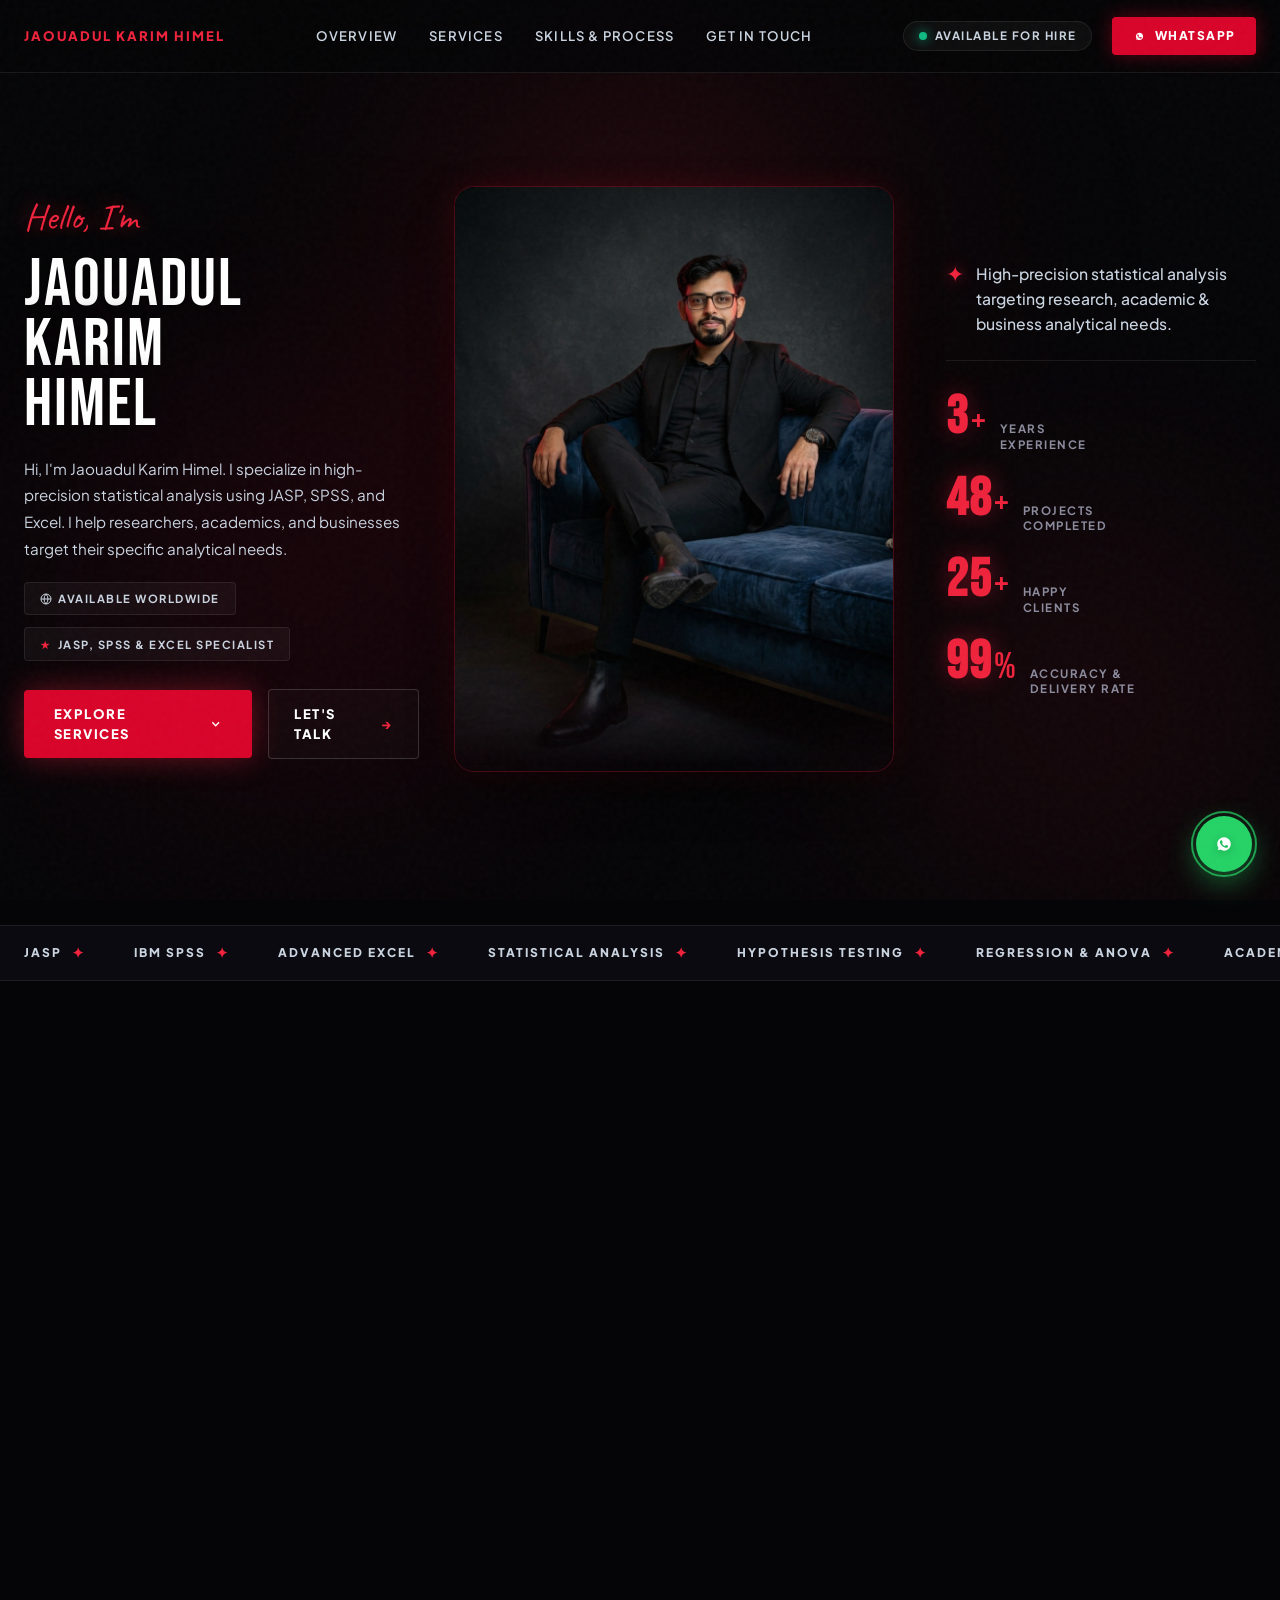
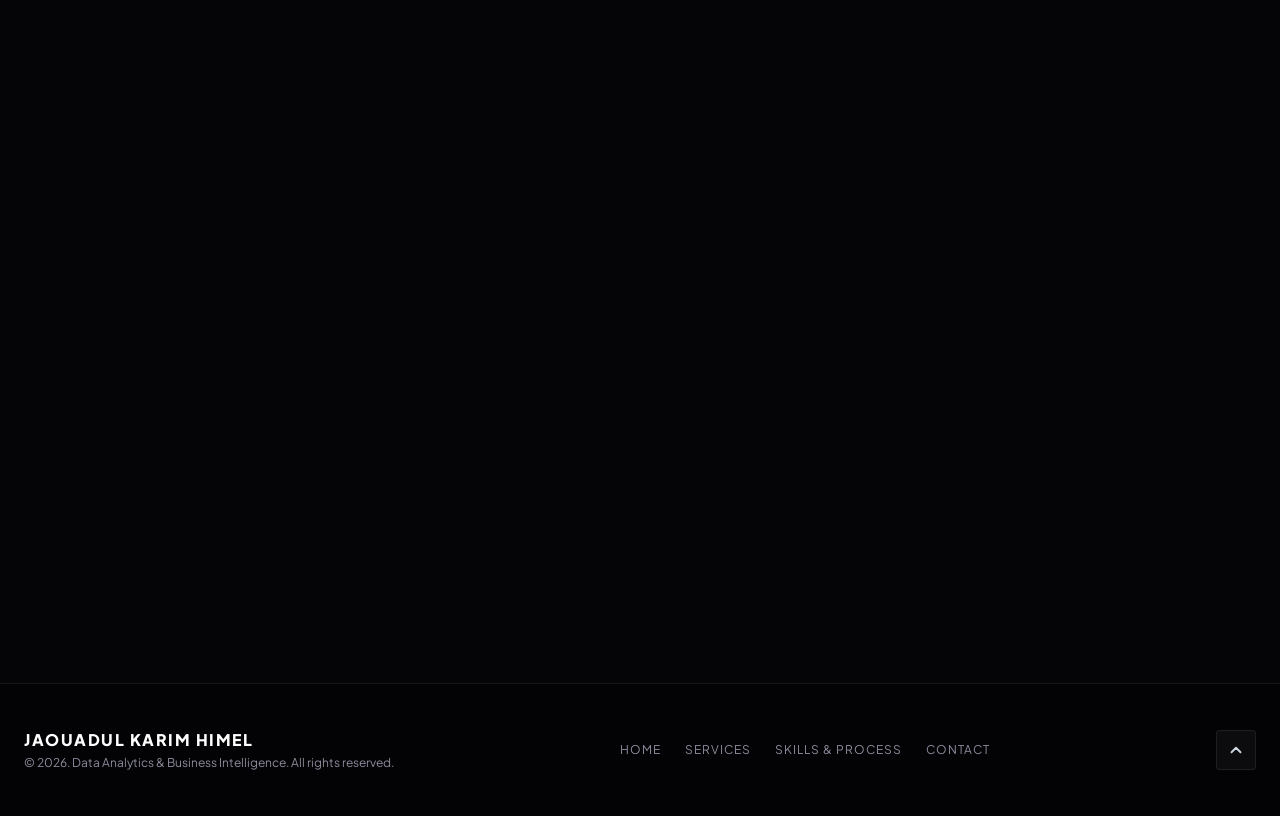
==== Himel_Portfolio_Standalone.html @ fb45932c "Add files via upload" ====
﻿<!DOCTYPE html>
<html lang="en" class="scroll-smooth">
<head>
  <meta charset="UTF-8">
  <meta name="viewport" content="width=device-width, initial-scale=1.0">
  <meta http-equiv="X-UA-Compatible" content="ie=edge">
  
  <!-- Primary Meta Tags -->
  <title>Jaouadul Karim Himel | Data Analyst & Business Intelligence Specialist</title>
  <meta name="title" content="Jaouadul Karim Himel | Data Analyst & Business Intelligence Specialist">
  <meta name="description" content="Portfolio of Jaouadul Karim Himel, professional Data Analyst & BI Specialist. Expert in Power BI, SQL, Python, Tableau, predictive modeling, and executive dashboard design.">
  <meta name="keywords" content="Data Analyst, Business Intelligence, Power BI, SQL, Python, Tableau, Data Visualization, Jaouadul Karim Himel, Machine Learning">
  <meta name="author" content="Jaouadul Karim Himel">

  <!-- Open Graph / Facebook -->
  <meta property="og:type" content="website">
  <meta property="og:url" content="https://www.facebook.com/jaouadul.karim/">
  <meta property="og:title" content="Jaouadul Karim Himel | Data Analyst Portfolio">
  <meta property="og:description" content="Turning complex enterprise datasets into actionable business intelligence, predictive models, and high-impact executive dashboards.">
  <meta property="og:image" content="[data-uri]">

  <!-- Favicon -->
  <link rel="icon" type="image/svg+xml" href="data:image/svg+xml,%3Csvg xmlns='http://www.w3.org/2000/svg' viewBox='0 0 100 100'%3E%3Ccircle cx='50' cy='50' r='48' fill='%2309090c' stroke='%23ef233c' stroke-width='4'/%3E%3Ctext x='50' y='65' font-family='sans-serif' font-size='48' font-weight='900' fill='%23ef233c' text-anchor='middle'%3EH%3C/text%3E%3Ccircle cx='76' cy='32' r='6' fill='%23ef233c'/%3E%3C/svg%3E">

  <!-- Google Fonts Preconnect & Stylesheets -->
  <link rel="preconnect" href="https://fonts.googleapis.com">
  <link rel="preconnect" href="https://fonts.gstatic.com" crossorigin>
  <link href="https://fonts.googleapis.com/css2?family=Bebas+Neue&family=Caveat:wght@600;700&family=Plus+Jakarta+Sans:wght@300;400;500;600;700;800&display=swap" rel="stylesheet">

  <!-- Inlined Standalone Tailwind CSS Runtime Engine (Works 100% Offline) -->
  <script>
(()=>{var qv=Object.create;var Hi=Object.defineProperty;var $v=Object.getOwnPropertyDescriptor;var Lv=Object.getOwnPropertyNames;var Mv=Object.getPrototypeOf,Nv=Object.prototype.hasOwnProperty;var df=r=>Hi(r,"__esModule",{value:!0});var hf=r=>{if(typeof require!="undefined")return require(r);throw new Error('Dynamic require of "'+r+'" is not supported')};var P=(r,e)=>()=>(r&&(e=r(r=0)),e);var x=(r,e)=>()=>(e||r((e={exports:{}}).exports,e),e.exports),Ge=(r,e)=>{df(r);for(var t in e)Hi(r,t,{get:e[t],enumerable:!0})},Bv=(r,e,t)=>{if(e&&typeof e=="object"||typeof e=="function")for(let i of Lv(e))!Nv.call(r,i)&&i!=="default"&&Hi(r,i,{get:()=>e[i],enumerable:!(t=$v(e,i))||t.enumerable});return r},pe=r=>Bv(df(Hi(r!=null?qv(Mv(r)):{},"default",r&&r.__esModule&&"default"in r?{get:()=>r.default,enumerable:!0}:{value:r,enumerable:!0})),r);var m,u=P(()=>{m={platform:"",env:{},versions:{node:"14.17.6"}}});var Fv,be,ft=P(()=>{u();Fv=0,be={readFileSync:r=>self[r]||"",statSync:()=>({mtimeMs:Fv++}),promises:{readFile:r=>Promise.resolve(self[r]||"")}}});var Fs=x((oP,gf)=>{u();"use strict";var mf=class{constructor(e={}){if(!(e.maxSize&&e.maxSize>0))throw new TypeError("`maxSize` must be a number greater than 0");if(typeof e.maxAge=="number"&&e.maxAge===0)throw new TypeError("`maxAge` must be a number greater than 0");this.maxSize=e.maxSize,this.maxAge=e.maxAge||1/0,this.onEviction=e.onEviction,this.cache=new Map,this.oldCache=new Map,this._size=0}_emitEvictions(e){if(typeof this.onEviction=="function")for(let[t,i]of e)this.onEviction(t,i.value)}_deleteIfExpired(e,t){return typeof t.expiry=="number"&&t.expiry<=Date.now()?(typeof this.onEviction=="function"&&this.onEviction(e,t.value),this.delete(e)):!1}_getOrDeleteIfExpired(e,t){if(this._deleteIfExpired(e,t)===!1)return t.value}_getItemValue(e,t){return t.expiry?this._getOrDeleteIfExpired(e,t):t.value}_peek(e,t){let i=t.get(e);return this._getItemValue(e,i)}_set(e,t){this.cache.set(e,t),this._size++,this._size>=this.maxSize&&(this._size=0,this._emitEvictions(this.oldCache),this.oldCache=this.cache,this.cache=new Map)}_moveToRecent(e,t){this.oldCache.delete(e),this._set(e,t)}*_entriesAscending(){for(let e of this.oldCache){let[t,i]=e;this.cache.has(t)||this._deleteIfExpired(t,i)===!1&&(yield e)}for(let e of this.cache){let[t,i]=e;this._deleteIfExpired(t,i)===!1&&(yield e)}}get(e){if(this.cache.has(e)){let t=this.cache.get(e);return this._getItemValue(e,t)}if(this.oldCache.has(e)){let t=this.oldCache.get(e);if(this._deleteIfExpired(e,t)===!1)return this._moveToRecent(e,t),t.value}}set(e,t,{maxAge:i=this.maxAge===1/0?void 0:Date.now()+this.maxAge}={}){this.cache.has(e)?this.cache.set(e,{value:t,maxAge:i}):this._set(e,{value:t,expiry:i})}has(e){return this.cache.has(e)?!this._deleteIfExpired(e,this.cache.get(e)):this.oldCache.has(e)?!this._deleteIfExpired(e,this.oldCache.get(e)):!1}peek(e){if(this.cache.has(e))return this._peek(e,this.cache);if(this.oldCache.has(e))return this._peek(e,this.oldCache)}delete(e){let t=this.cache.delete(e);return t&&this._size--,this.oldCache.delete(e)||t}clear(){this.cache.clear(),this.oldCache.clear(),this._size=0}resize(e){if(!(e&&e>0))throw new TypeError("`maxSize` must be a number greater than 0");let t=[...this._entriesAscending()],i=t.length-e;i<0?(this.cache=new Map(t),this.oldCache=new Map,this._size=t.length):(i>0&&this._emitEvictions(t.slice(0,i)),this.oldCache=new Map(t.slice(i)),this.cache=new Map,this._size=0),this.maxSize=e}*keys(){for(let[e]of this)yield e}*values(){for(let[,e]of this)yield e}*[Symbol.iterator](){for(let e of this.cache){let[t,i]=e;this._deleteIfExpired(t,i)===!1&&(yield[t,i.value])}for(let e of this.oldCache){let[t,i]=e;this.cache.has(t)||this._deleteIfExpired(t,i)===!1&&(yield[t,i.value])}}*entriesDescending(){let e=[...this.cache];for(let t=e.length-1;t>=0;--t){let i=e[t],[n,s]=i;this._deleteIfExpired(n,s)===!1&&(yield[n,s.value])}e=[...this.oldCache];for(let t=e.length-1;t>=0;--t){let i=e[t],[n,s]=i;this.cache.has(n)||this._deleteIfExpired(n,s)===!1&&(yield[n,s.value])}}*entriesAscending(){for(let[e,t]of this._entriesAscending())yield[e,t.value]}get size(){if(!this._size)return this.oldCache.size;let e=0;for(let t of this.oldCache.keys())this.cache.has(t)||e++;return Math.min(this._size+e,this.maxSize)}};gf.exports=mf});var yf,bf=P(()=>{u();yf=r=>r&&r._hash});function Wi(r){return yf(r,{ignoreUnknown:!0})}var wf=P(()=>{u();bf()});function xt(r){if(r=`${r}`,r==="0")return"0";if(/^[+-]?(\d+|\d*\.\d+)(e[+-]?\d+)?(%|\w+)?$/.test(r))return r.replace(/^[+-]?/,t=>t==="-"?"":"-");let e=["var","calc","min","max","clamp"];for(let t of e)if(r.includes(`${t}(`))return`calc(${r} * -1)`}var Gi=P(()=>{u()});var vf,xf=P(()=>{u();vf=["preflight","container","accessibility","pointerEvents","visibility","position","inset","isolation","zIndex","order","gridColumn","gridColumnStart","gridColumnEnd","gridRow","gridRowStart","gridRowEnd","float","clear","margin","boxSizing","lineClamp","display","aspectRatio","size","height","maxHeight","minHeight","width","minWidth","maxWidth","flex","flexShrink","flexGrow","flexBasis","tableLayout","captionSide","borderCollapse","borderSpacing","transformOrigin","translate","rotate","skew","scale","transform","animation","cursor","touchAction","userSelect","resize","scrollSnapType","scrollSnapAlign","scrollSnapStop","scrollMargin","scrollPadding","listStylePosition","listStyleType","listStyleImage","appearance","columns","breakBefore","breakInside","breakAfter","gridAutoColumns","gridAutoFlow","gridAutoRows","gridTemplateColumns","gridTemplateRows","flexDirection","flexWrap","placeContent","placeItems","alignContent","alignItems","justifyContent","justifyItems","gap","space","divideWidth","divideStyle","divideColor","divideOpacity","placeSelf","alignSelf","justifySelf","overflow","overscrollBehavior","scrollBehavior","textOverflow","hyphens","whitespace","textWrap","wordBreak","borderRadius","borderWidth","borderStyle","borderColor","borderOpacity","backgroundColor","backgroundOpacity","backgroundImage","gradientColorStops","boxDecorationBreak","backgroundSize","backgroundAttachment","backgroundClip","backgroundPosition","backgroundRepeat","backgroundOrigin","fill","stroke","strokeWidth","objectFit","objectPosition","padding","textAlign","textIndent","verticalAlign","fontFamily","fontSize","fontWeight","textTransform","fontStyle","fontVariantNumeric","lineHeight","letterSpacing","textColor","textOpacity","textDecoration","textDecorationColor","textDecorationStyle","textDecorationThickness","textUnderlineOffset","fontSmoothing","placeholderColor","placeholderOpacity","caretColor","accentColor","opacity","backgroundBlendMode","mixBlendMode","boxShadow","boxShadowColor","outlineStyle","outlineWidth","outlineOffset","outlineColor","ringWidth","ringColor","ringOpacity","ringOffsetWidth","ringOffsetColor","blur","brightness","contrast","dropShadow","grayscale","hueRotate","invert","saturate","sepia","filter","backdropBlur","backdropBrightness","backdropContrast","backdropGrayscale","backdropHueRotate","backdropInvert","backdropOpacity","backdropSaturate","backdropSepia","backdropFilter","transitionProperty","transitionDelay","transitionDuration","transitionTimingFunction","willChange","contain","content","forcedColorAdjust"]});function kf(r,e){return r===void 0?e:Array.isArray(r)?r:[...new Set(e.filter(i=>r!==!1&&r[i]!==!1).concat(Object.keys(r).filter(i=>r[i]!==!1)))]}var Sf=P(()=>{u()});var Af={};Ge(Af,{default:()=>Qe});var Qe,Qi=P(()=>{u();Qe=new Proxy({},{get:()=>String})});function js(r,e,t){typeof m!="undefined"&&m.env.JEST_WORKER_ID||t&&Cf.has(t)||(t&&Cf.add(t),console.warn(""),e.forEach(i=>console.warn(r,"-",i)))}function zs(r){return Qe.dim(r)}var Cf,G,Be=P(()=>{u();Qi();Cf=new Set;G={info(r,e){js(Qe.bold(Qe.cyan("info")),...Array.isArray(r)?[r]:[e,r])},warn(r,e){["content-problems"].includes(r)||js(Qe.bold(Qe.yellow("warn")),...Array.isArray(r)?[r]:[e,r])},risk(r,e){js(Qe.bold(Qe.magenta("risk")),...Array.isArray(r)?[r]:[e,r])}}});var _f={};Ge(_f,{default:()=>Us});function qr({version:r,from:e,to:t}){G.warn(`${e}-color-renamed`,[`As of Tailwind CSS ${r}, \`${e}\` has been renamed to \`${t}\`.`,"Update your configuration file to silence this warning."])}var Us,Vs=P(()=>{u();Be();Us={inherit:"inherit",current:"currentColor",transparent:"transparent",black:"#000",white:"#fff",slate:{50:"#f8fafc",100:"#f1f5f9",200:"#e2e8f0",300:"#cbd5e1",400:"#94a3b8",500:"#64748b",600:"#475569",700:"#334155",800:"#1e293b",900:"#0f172a",950:"#020617"},gray:{50:"#f9fafb",100:"#f3f4f6",200:"#e5e7eb",300:"#d1d5db",400:"#9ca3af",500:"#6b7280",600:"#4b5563",700:"#374151",800:"#1f2937",900:"#111827",950:"#030712"},zinc:{50:"#fafafa",100:"#f4f4f5",200:"#e4e4e7",300:"#d4d4d8",400:"#a1a1aa",500:"#71717a",600:"#52525b",700:"#3f3f46",800:"#27272a",900:"#18181b",950:"#09090b"},neutral:{50:"#fafafa",100:"#f5f5f5",200:"#e5e5e5",300:"#d4d4d4",400:"#a3a3a3",500:"#737373",600:"#525252",700:"#404040",800:"#262626",900:"#171717",950:"#0a0a0a"},stone:{50:"#fafaf9",100:"#f5f5f4",200:"#e7e5e4",300:"#d6d3d1",400:"#a8a29e",500:"#78716c",600:"#57534e",700:"#44403c",800:"#292524",900:"#1c1917",950:"#0c0a09"},red:{50:"#fef2f2",100:"#fee2e2",200:"#fecaca",300:"#fca5a5",400:"#f87171",500:"#ef4444",600:"#dc2626",700:"#b91c1c",800:"#991b1b",900:"#7f1d1d",950:"#450a0a"},orange:{50:"#fff7ed",100:"#ffedd5",200:"#fed7aa",300:"#fdba74",400:"#fb923c",500:"#f97316",600:"#ea580c",700:"#c2410c",800:"#9a3412",900:"#7c2d12",950:"#431407"},amber:{50:"#fffbeb",100:"#fef3c7",200:"#fde68a",300:"#fcd34d",400:"#fbbf24",500:"#f59e0b",600:"#d97706",700:"#b45309",800:"#92400e",900:"#78350f",950:"#451a03"},yellow:{50:"#fefce8",100:"#fef9c3",200:"#fef08a",300:"#fde047",400:"#facc15",500:"#eab308",600:"#ca8a04",700:"#a16207",800:"#854d0e",900:"#713f12",950:"#422006"},lime:{50:"#f7fee7",100:"#ecfccb",200:"#d9f99d",300:"#bef264",400:"#a3e635",500:"#84cc16",600:"#65a30d",700:"#4d7c0f",800:"#3f6212",900:"#365314",950:"#1a2e05"},green:{50:"#f0fdf4",100:"#dcfce7",200:"#bbf7d0",300:"#86efac",400:"#4ade80",500:"#22c55e",600:"#16a34a",700:"#15803d",800:"#166534",900:"#14532d",950:"#052e16"},emerald:{50:"#ecfdf5",100:"#d1fae5",200:"#a7f3d0",300:"#6ee7b7",400:"#34d399",500:"#10b981",600:"#059669",700:"#047857",800:"#065f46",900:"#064e3b",950:"#022c22"},teal:{50:"#f0fdfa",100:"#ccfbf1",200:"#99f6e4",300:"#5eead4",400:"#2dd4bf",500:"#14b8a6",600:"#0d9488",700:"#0f766e",800:"#115e59",900:"#134e4a",950:"#042f2e"},cyan:{50:"#ecfeff",100:"#cffafe",200:"#a5f3fc",300:"#67e8f9",400:"#22d3ee",500:"#06b6d4",600:"#0891b2",700:"#0e7490",800:"#155e75",900:"#164e63",950:"#083344"},sky:{50:"#f0f9ff",100:"#e0f2fe",200:"#bae6fd",300:"#7dd3fc",400:"#38bdf8",500:"#0ea5e9",600:"#0284c7",700:"#0369a1",800:"#075985",900:"#0c4a6e",950:"#082f49"},blue:{50:"#eff6ff",100:"#dbeafe",200:"#bfdbfe",300:"#93c5fd",400:"#60a5fa",500:"#3b82f6",600:"#2563eb",700:"#1d4ed8",800:"#1e40af",900:"#1e3a8a",950:"#172554"},indigo:{50:"#eef2ff",100:"#e0e7ff",200:"#c7d2fe",300:"#a5b4fc",400:"#818cf8",500:"#6366f1",600:"#4f46e5",700:"#4338ca",800:"#3730a3",900:"#312e81",950:"#1e1b4b"},violet:{50:"#f5f3ff",100:"#ede9fe",200:"#ddd6fe",300:"#c4b5fd",400:"#a78bfa",500:"#8b5cf6",600:"#7c3aed",700:"#6d28d9",800:"#5b21b6",900:"#4c1d95",950:"#2e1065"},purple:{50:"#faf5ff",100:"#f3e8ff",200:"#e9d5ff",300:"#d8b4fe",400:"#c084fc",500:"#a855f7",600:"#9333ea",700:"#7e22ce",800:"#6b21a8",900:"#581c87",950:"#3b0764"},fuchsia:{50:"#fdf4ff",100:"#fae8ff",200:"#f5d0fe",300:"#f0abfc",400:"#e879f9",500:"#d946ef",600:"#c026d3",700:"#a21caf",800:"#86198f",900:"#701a75",950:"#4a044e"},pink:{50:"#fdf2f8",100:"#fce7f3",200:"#fbcfe8",300:"#f9a8d4",400:"#f472b6",500:"#ec4899",600:"#db2777",700:"#be185d",800:"#9d174d",900:"#831843",950:"#500724"},rose:{50:"#fff1f2",100:"#ffe4e6",200:"#fecdd3",300:"#fda4af",400:"#fb7185",500:"#f43f5e",600:"#e11d48",700:"#be123c",800:"#9f1239",900:"#881337",950:"#4c0519"},get lightBlue(){return qr({version:"v2.2",from:"lightBlue",to:"sky"}),this.sky},get warmGray(){return qr({version:"v3.0",from:"warmGray",to:"stone"}),this.stone},get trueGray(){return qr({version:"v3.0",from:"trueGray",to:"neutral"}),this.neutral},get coolGray(){return qr({version:"v3.0",from:"coolGray",to:"gray"}),this.gray},get blueGray(){return qr({version:"v3.0",from:"blueGray",to:"slate"}),this.slate}}});function Hs(r,...e){for(let t of e){for(let i in t)r?.hasOwnProperty?.(i)||(r[i]=t[i]);for(let i of Object.getOwnPropertySymbols(t))r?.hasOwnProperty?.(i)||(r[i]=t[i])}return r}var Ef=P(()=>{u()});function kt(r){if(Array.isArray(r))return r;let e=r.split("[").length-1,t=r.split("]").length-1;if(e!==t)throw new Error(`Path is invalid. Has unbalanced brackets: ${r}`);return r.split(/\.(?![^\[]*\])|[\[\]]/g).filter(Boolean)}var Yi=P(()=>{u()});function we(r,e){return Ki.future.includes(e)?r.future==="all"||(r?.future?.[e]??Of[e]??!1):Ki.experimental.includes(e)?r.experimental==="all"||(r?.experimental?.[e]??Of[e]??!1):!1}function Tf(r){return r.experimental==="all"?Ki.experimental:Object.keys(r?.experimental??{}).filter(e=>Ki.experimental.includes(e)&&r.experimental[e])}function Rf(r){if(m.env.JEST_WORKER_ID===void 0&&Tf(r).length>0){let e=Tf(r).map(t=>Qe.yellow(t)).join(", ");G.warn("experimental-flags-enabled",[`You have enabled experimental features: ${e}`,"Experimental features in Tailwind CSS are not covered by semver, may introduce breaking changes, and can change at any time."])}}var Of,Ki,ct=P(()=>{u();Qi();Be();Of={optimizeUniversalDefaults:!1,generalizedModifiers:!0,disableColorOpacityUtilitiesByDefault:!1,relativeContentPathsByDefault:!1},Ki={future:["hoverOnlyWhenSupported","respectDefaultRingColorOpacity","disableColorOpacityUtilitiesByDefault","relativeContentPathsByDefault"],experimental:["optimizeUniversalDefaults","generalizedModifiers"]}});function Pf(r){(()=>{if(r.purge||!r.content||!Array.isArray(r.content)&&!(typeof r.content=="object"&&r.content!==null))return!1;if(Array.isArray(r.content))return r.content.every(t=>typeof t=="string"?!0:!(typeof t?.raw!="string"||t?.extension&&typeof t?.extension!="string"));if(typeof r.content=="object"&&r.content!==null){if(Object.keys(r.content).some(t=>!["files","relative","extract","transform"].includes(t)))return!1;if(Array.isArray(r.content.files)){if(!r.content.files.every(t=>typeof t=="string"?!0:!(typeof t?.raw!="string"||t?.extension&&typeof t?.extension!="string")))return!1;if(typeof r.content.extract=="object"){for(let t of Object.values(r.content.extract))if(typeof t!="function")return!1}else if(!(r.content.extract===void 0||typeof r.content.extract=="function"))return!1;if(typeof r.content.transform=="object"){for(let t of Object.values(r.content.transform))if(typeof t!="function")return!1}else if(!(r.content.transform===void 0||typeof r.content.transform=="function"))return!1;if(typeof r.content.relative!="boolean"&&typeof r.content.relative!="undefined")return!1}return!0}return!1})()||G.warn("purge-deprecation",["The `purge`/`content` options have changed in Tailwind CSS v3.0.","Update your configuration file to eliminate this warning.","https://tailwindcss.com/docs/upgrade-guide#configure-content-sources"]),r.safelist=(()=>{let{content:t,purge:i,safelist:n}=r;return Array.isArray(n)?n:Array.isArray(t?.safelist)?t.safelist:Array.isArray(i?.safelist)?i.safelist:Array.isArray(i?.options?.safelist)?i.options.safelist:[]})(),r.blocklist=(()=>{let{blocklist:t}=r;if(Array.isArray(t)){if(t.every(i=>typeof i=="string"))return t;G.warn("blocklist-invalid",["The `blocklist` option must be an array of strings.","https://tailwindcss.com/docs/content-configuration#discarding-classes"])}return[]})(),typeof r.prefix=="function"?(G.warn("prefix-function",["As of Tailwind CSS v3.0, `prefix` cannot be a function.","Update `prefix` in your configuration to be a string to eliminate this warning.","https://tailwindcss.com/docs/upgrade-guide#prefix-cannot-be-a-function"]),r.prefix=""):r.prefix=r.prefix??"",r.content={relative:(()=>{let{content:t}=r;return t?.relative?t.relative:we(r,"relativeContentPathsByDefault")})(),files:(()=>{let{content:t,purge:i}=r;return Array.isArray(i)?i:Array.isArray(i?.content)?i.content:Array.isArray(t)?t:Array.isArray(t?.content)?t.content:Array.isArray(t?.files)?t.files:[]})(),extract:(()=>{let t=(()=>r.purge?.extract?r.purge.extract:r.content?.extract?r.content.extract:r.purge?.extract?.DEFAULT?r.purge.extract.DEFAULT:r.content?.extract?.DEFAULT?r.content.extract.DEFAULT:r.purge?.options?.extractors?r.purge.options.extractors:r.content?.options?.extractors?r.content.options.extractors:{})(),i={},n=(()=>{if(r.purge?.options?.defaultExtractor)return r.purge.options.defaultExtractor;if(r.content?.options?.defaultExtractor)return r.content.options.defaultExtractor})();if(n!==void 0&&(i.DEFAULT=n),typeof t=="function")i.DEFAULT=t;else if(Array.isArray(t))for(let{extensions:s,extractor:a}of t??[])for(let o of s)i[o]=a;else typeof t=="object"&&t!==null&&Object.assign(i,t);return i})(),transform:(()=>{let t=(()=>r.purge?.transform?r.purge.transform:r.content?.transform?r.content.transform:r.purge?.transform?.DEFAULT?r.purge.transform.DEFAULT:r.content?.transform?.DEFAULT?r.content.transform.DEFAULT:{})(),i={};return typeof t=="function"?i.DEFAULT=t:typeof t=="object"&&t!==null&&Object.assign(i,t),i})()};for(let t of r.content.files)if(typeof t=="string"&&/{([^,]*?)}/g.test(t)){G.warn("invalid-glob-braces",[`The glob pattern ${zs(t)} in your Tailwind CSS configuration is invalid.`,`Update it to ${zs(t.replace(/{([^,]*?)}/g,"$1"))} to silence this warning.`]);break}return r}var If=P(()=>{u();ct();Be()});function ke(r){if(Object.prototype.toString.call(r)!=="[object Object]")return!1;let e=Object.getPrototypeOf(r);return e===null||Object.getPrototypeOf(e)===null}var Kt=P(()=>{u()});function St(r){return Array.isArray(r)?r.map(e=>St(e)):typeof r=="object"&&r!==null?Object.fromEntries(Object.entries(r).map(([e,t])=>[e,St(t)])):r}var Xi=P(()=>{u()});function jt(r){return r.replace(/\\,/g,"\\2c ")}var Zi=P(()=>{u()});var Ws,Df=P(()=>{u();Ws={aliceblue:[240,248,255],antiquewhite:[250,235,215],aqua:[0,255,255],aquamarine:[127,255,212],azure:[240,255,255],beige:[245,245,220],bisque:[255,228,196],black:[0,0,0],blanchedalmond:[255,235,205],blue:[0,0,255],blueviolet:[138,43,226],brown:[165,42,42],burlywood:[222,184,135],cadetblue:[95,158,160],chartreuse:[127,255,0],chocolate:[210,105,30],coral:[255,127,80],cornflowerblue:[100,149,237],cornsilk:[255,248,220],crimson:[220,20,60],cyan:[0,255,255],darkblue:[0,0,139],darkcyan:[0,139,139],darkgoldenrod:[184,134,11],darkgray:[169,169,169],darkgreen:[0,100,0],darkgrey:[169,169,169],darkkhaki:[189,183,107],darkmagenta:[139,0,139],darkolivegreen:[85,107,47],darkorange:[255,140,0],darkorchid:[153,50,204],darkred:[139,0,0],darksalmon:[233,150,122],darkseagreen:[143,188,143],darkslateblue:[72,61,139],darkslategray:[47,79,79],darkslategrey:[47,79,79],darkturquoise:[0,206,209],darkviolet:[148,0,211],deeppink:[255,20,147],deepskyblue:[0,191,255],dimgray:[105,105,105],dimgrey:[105,105,105],dodgerblue:[30,144,255],firebrick:[178,34,34],floralwhite:[255,250,240],forestgreen:[34,139,34],fuchsia:[255,0,255],gainsboro:[220,220,220],ghostwhite:[248,248,255],gold:[255,215,0],goldenrod:[218,165,32],gray:[128,128,128],green:[0,128,0],greenyellow:[173,255,47],grey:[128,128,128],honeydew:[240,255,240],hotpink:[255,105,180],indianred:[205,92,92],indigo:[75,0,130],ivory:[255,255,240],khaki:[240,230,140],lavender:[230,230,250],lavenderblush:[255,240,245],lawngreen:[124,252,0],lemonchiffon:[255,250,205],lightblue:[173,216,230],lightcoral:[240,128,128],lightcyan:[224,255,255],lightgoldenrodyellow:[250,250,210],lightgray:[211,211,211],lightgreen:[144,238,144],lightgrey:[211,211,211],lightpink:[255,182,193],lightsalmon:[255,160,122],lightseagreen:[32,178,170],lightskyblue:[135,206,250],lightslategray:[119,136,153],lightslategrey:[119,136,153],lightsteelblue:[176,196,222],lightyellow:[255,255,224],lime:[0,255,0],limegreen:[50,205,50],linen:[250,240,230],magenta:[255,0,255],maroon:[128,0,0],mediumaquamarine:[102,205,170],mediumblue:[0,0,205],mediumorchid:[186,85,211],mediumpurple:[147,112,219],mediumseagreen:[60,179,113],mediumslateblue:[123,104,238],mediumspringgreen:[0,250,154],mediumturquoise:[72,209,204],mediumvioletred:[199,21,133],midnightblue:[25,25,112],mintcream:[245,255,250],mistyrose:[255,228,225],moccasin:[255,228,181],navajowhite:[255,222,173],navy:[0,0,128],oldlace:[253,245,230],olive:[128,128,0],olivedrab:[107,142,35],orange:[255,165,0],orangered:[255,69,0],orchid:[218,112,214],palegoldenrod:[238,232,170],palegreen:[152,251,152],paleturquoise:[175,238,238],palevioletred:[219,112,147],papayawhip:[255,239,213],peachpuff:[255,218,185],peru:[205,133,63],pink:[255,192,203],plum:[221,160,221],powderblue:[176,224,230],purple:[128,0,128],rebeccapurple:[102,51,153],red:[255,0,0],rosybrown:[188,143,143],royalblue:[65,105,225],saddlebrown:[139,69,19],salmon:[250,128,114],sandybrown:[244,164,96],seagreen:[46,139,87],seashell:[255,245,238],sienna:[160,82,45],silver:[192,192,192],skyblue:[135,206,235],slateblue:[106,90,205],slategray:[112,128,144],slategrey:[112,128,144],snow:[255,250,250],springgreen:[0,255,127],steelblue:[70,130,180],tan:[210,180,140],teal:[0,128,128],thistle:[216,191,216],tomato:[255,99,71],turquoise:[64,224,208],violet:[238,130,238],wheat:[245,222,179],white:[255,255,255],whitesmoke:[245,245,245],yellow:[255,255,0],yellowgreen:[154,205,50]}});function $r(r,{loose:e=!1}={}){if(typeof r!="string")return null;if(r=r.trim(),r==="transparent")return{mode:"rgb",color:["0","0","0"],alpha:"0"};if(r in Ws)return{mode:"rgb",color:Ws[r].map(s=>s.toString())};let t=r.replace(zv,(s,a,o,l,c)=>["#",a,a,o,o,l,l,c?c+c:""].join("")).match(jv);if(t!==null)return{mode:"rgb",color:[parseInt(t[1],16),parseInt(t[2],16),parseInt(t[3],16)].map(s=>s.toString()),alpha:t[4]?(parseInt(t[4],16)/255).toString():void 0};let i=r.match(Uv)??r.match(Vv);if(i===null)return null;let n=[i[2],i[3],i[4]].filter(Boolean).map(s=>s.toString());return n.length===2&&n[0].startsWith("var(")?{mode:i[1],color:[n[0]],alpha:n[1]}:!e&&n.length!==3||n.length<3&&!n.some(s=>/^var\(.*?\)$/.test(s))?null:{mode:i[1],color:n,alpha:i[5]?.toString?.()}}function Gs({mode:r,color:e,alpha:t}){let i=t!==void 0;return r==="rgba"||r==="hsla"?`${r}(${e.join(", ")}${i?`, ${t}`:""})`:`${r}(${e.join(" ")}${i?` / ${t}`:""})`}var jv,zv,At,Ji,qf,Ct,Uv,Vv,Qs=P(()=>{u();Df();jv=/^#([a-f\d]{2})([a-f\d]{2})([a-f\d]{2})([a-f\d]{2})?$/i,zv=/^#([a-f\d])([a-f\d])([a-f\d])([a-f\d])?$/i,At=/(?:\d+|\d*\.\d+)%?/,Ji=/(?:\s*,\s*|\s+)/,qf=/\s*[,/]\s*/,Ct=/var\(--(?:[^ )]*?)(?:,(?:[^ )]*?|var\(--[^ )]*?\)))?\)/,Uv=new RegExp(`^(rgba?)\\(\\s*(${At.source}|${Ct.source})(?:${Ji.source}(${At.source}|${Ct.source}))?(?:${Ji.source}(${At.source}|${Ct.source}))?(?:${qf.source}(${At.source}|${Ct.source}))?\\s*\\)$`),Vv=new RegExp(`^(hsla?)\\(\\s*((?:${At.source})(?:deg|rad|grad|turn)?|${Ct.source})(?:${Ji.source}(${At.source}|${Ct.source}))?(?:${Ji.source}(${At.source}|${Ct.source}))?(?:${qf.source}(${At.source}|${Ct.source}))?\\s*\\)$`)});function Je(r,e,t){if(typeof r=="function")return r({opacityValue:e});let i=$r(r,{loose:!0});return i===null?t:Gs({...i,alpha:e})}function Ae({color:r,property:e,variable:t}){let i=[].concat(e);if(typeof r=="function")return{[t]:"1",...Object.fromEntries(i.map(s=>[s,r({opacityVariable:t,opacityValue:`var(${t}, 1)`})]))};let n=$r(r);return n===null?Object.fromEntries(i.map(s=>[s,r])):n.alpha!==void 0?Object.fromEntries(i.map(s=>[s,r])):{[t]:"1",...Object.fromEntries(i.map(s=>[s,Gs({...n,alpha:`var(${t}, 1)`})]))}}var Lr=P(()=>{u();Qs()});function ve(r,e){let t=[],i=[],n=0,s=!1;for(let a=0;a<r.length;a++){let o=r[a];t.length===0&&o===e[0]&&!s&&(e.length===1||r.slice(a,a+e.length)===e)&&(i.push(r.slice(n,a)),n=a+e.length),s=s?!1:o==="\\",o==="("||o==="["||o==="{"?t.push(o):(o===")"&&t[t.length-1]==="("||o==="]"&&t[t.length-1]==="["||o==="}"&&t[t.length-1]==="{")&&t.pop()}return i.push(r.slice(n)),i}var zt=P(()=>{u()});function en(r){return ve(r,",").map(t=>{let i=t.trim(),n={raw:i},s=i.split(Wv),a=new Set;for(let o of s)$f.lastIndex=0,!a.has("KEYWORD")&&Hv.has(o)?(n.keyword=o,a.add("KEYWORD")):$f.test(o)?a.has("X")?a.has("Y")?a.has("BLUR")?a.has("SPREAD")||(n.spread=o,a.add("SPREAD")):(n.blur=o,a.add("BLUR")):(n.y=o,a.add("Y")):(n.x=o,a.add("X")):n.color?(n.unknown||(n.unknown=[]),n.unknown.push(o)):n.color=o;return n.valid=n.x!==void 0&&n.y!==void 0,n})}function Lf(r){return r.map(e=>e.valid?[e.keyword,e.x,e.y,e.blur,e.spread,e.color].filter(Boolean).join(" "):e.raw).join(", ")}var Hv,Wv,$f,Ys=P(()=>{u();zt();Hv=new Set(["inset","inherit","initial","revert","unset"]),Wv=/\ +(?![^(]*\))/g,$f=/^-?(\d+|\.\d+)(.*?)$/g});function Ks(r){return Gv.some(e=>new RegExp(`^${e}\\(.*\\)`).test(r))}function K(r,e=null,t=!0){let i=e&&Qv.has(e.property);return r.startsWith("--")&&!i?`var(${r})`:r.includes("url(")?r.split(/(url\(.*?\))/g).filter(Boolean).map(n=>/^url\(.*?\)$/.test(n)?n:K(n,e,!1)).join(""):(r=r.replace(/([^\\])_+/g,(n,s)=>s+" ".repeat(n.length-1)).replace(/^_/g," ").replace(/\\_/g,"_"),t&&(r=r.trim()),r=Yv(r),r)}function Ye(r){return r.includes("=")&&(r=r.replace(/(=.*)/g,(e,t)=>{if(t[1]==="'"||t[1]==='"')return t;if(t.length>2){let i=t[t.length-1];if(t[t.length-2]===" "&&(i==="i"||i==="I"||i==="s"||i==="S"))return`="${t.slice(1,-2)}" ${t[t.length-1]}`}return`="${t.slice(1)}"`})),r}function Yv(r){let e=["theme"],t=["min-content","max-content","fit-content","safe-area-inset-top","safe-area-inset-right","safe-area-inset-bottom","safe-area-inset-left","titlebar-area-x","titlebar-area-y","titlebar-area-width","titlebar-area-height","keyboard-inset-top","keyboard-inset-right","keyboard-inset-bottom","keyboard-inset-left","keyboard-inset-width","keyboard-inset-height","radial-gradient","linear-gradient","conic-gradient","repeating-radial-gradient","repeating-linear-gradient","repeating-conic-gradient","anchor-size"];return r.replace(/(calc|min|max|clamp)\(.+\)/g,i=>{let n="";function s(){let a=n.trimEnd();return a[a.length-1]}for(let a=0;a<i.length;a++){let o=function(f){return f.split("").every((d,p)=>i[a+p]===d)},l=function(f){let d=1/0;for(let h of f){let b=i.indexOf(h,a);b!==-1&&b<d&&(d=b)}let p=i.slice(a,d);return a+=p.length-1,p},c=i[a];if(o("var"))n+=l([")",","]);else if(t.some(f=>o(f))){let f=t.find(d=>o(d));n+=f,a+=f.length-1}else e.some(f=>o(f))?n+=l([")"]):o("[")?n+=l(["]"]):["+","-","*","/"].includes(c)&&!["(","+","-","*","/",","].includes(s())?n+=` ${c} `:n+=c}return n.replace(/\s+/g," ")})}function Xs(r){return r.startsWith("url(")}function Zs(r){return!isNaN(Number(r))||Ks(r)}function Mr(r){return r.endsWith("%")&&Zs(r.slice(0,-1))||Ks(r)}function Nr(r){return r==="0"||new RegExp(`^[+-]?[0-9]*.?[0-9]+(?:[eE][+-]?[0-9]+)?${Xv}$`).test(r)||Ks(r)}function Mf(r){return Zv.has(r)}function Nf(r){let e=en(K(r));for(let t of e)if(!t.valid)return!1;return!0}function Bf(r){let e=0;return ve(r,"_").every(i=>(i=K(i),i.startsWith("var(")?!0:$r(i,{loose:!0})!==null?(e++,!0):!1))?e>0:!1}function Ff(r){let e=0;return ve(r,",").every(i=>(i=K(i),i.startsWith("var(")?!0:Xs(i)||ex(i)||["element(","image(","cross-fade(","image-set("].some(n=>i.startsWith(n))?(e++,!0):!1))?e>0:!1}function ex(r){r=K(r);for(let e of Jv)if(r.startsWith(`${e}(`))return!0;return!1}function jf(r){let e=0;return ve(r,"_").every(i=>(i=K(i),i.startsWith("var(")?!0:tx.has(i)||Nr(i)||Mr(i)?(e++,!0):!1))?e>0:!1}function zf(r){let e=0;return ve(r,",").every(i=>(i=K(i),i.startsWith("var(")?!0:i.includes(" ")&&!/(['"])([^"']+)\1/g.test(i)||/^\d/g.test(i)?!1:(e++,!0)))?e>0:!1}function Uf(r){return rx.has(r)}function Vf(r){return ix.has(r)}function Hf(r){return nx.has(r)}var Gv,Qv,Kv,Xv,Zv,Jv,tx,rx,ix,nx,Br=P(()=>{u();Qs();Ys();zt();Gv=["min","max","clamp","calc"];Qv=new Set(["scroll-timeline-name","timeline-scope","view-timeline-name","font-palette","anchor-name","anchor-scope","position-anchor","position-try-options","scroll-timeline","animation-timeline","view-timeline","position-try"]);Kv=["cm","mm","Q","in","pc","pt","px","em","ex","ch","rem","lh","rlh","vw","vh","vmin","vmax","vb","vi","svw","svh","lvw","lvh","dvw","dvh","cqw","cqh","cqi","cqb","cqmin","cqmax"],Xv=`(?:${Kv.join("|")})`;Zv=new Set(["thin","medium","thick"]);Jv=new Set(["conic-gradient","linear-gradient","radial-gradient","repeating-conic-gradient","repeating-linear-gradient","repeating-radial-gradient"]);tx=new Set(["center","top","right","bottom","left"]);rx=new Set(["serif","sans-serif","monospace","cursive","fantasy","system-ui","ui-serif","ui-sans-serif","ui-monospace","ui-rounded","math","emoji","fangsong"]);ix=new Set(["xx-small","x-small","small","medium","large","x-large","xx-large","xxx-large"]);nx=new Set(["larger","smaller"])});function Wf(r){let e=["cover","contain"];return ve(r,",").every(t=>{let i=ve(t,"_").filter(Boolean);return i.length===1&&e.includes(i[0])?!0:i.length!==1&&i.length!==2?!1:i.every(n=>Nr(n)||Mr(n)||n==="auto")})}var Gf=P(()=>{u();Br();zt()});function Qf(r,e){r.walkClasses(t=>{t.value=e(t.value),t.raws&&t.raws.value&&(t.raws.value=jt(t.raws.value))})}function Yf(r,e){if(!_t(r))return;let t=r.slice(1,-1);if(!!e(t))return K(t)}function sx(r,e={},t){let i=e[r];if(i!==void 0)return xt(i);if(_t(r)){let n=Yf(r,t);return n===void 0?void 0:xt(n)}}function tn(r,e={},{validate:t=()=>!0}={}){let i=e.values?.[r];return i!==void 0?i:e.supportsNegativeValues&&r.startsWith("-")?sx(r.slice(1),e.values,t):Yf(r,t)}function _t(r){return r.startsWith("[")&&r.endsWith("]")}function Kf(r){let e=r.lastIndexOf("/"),t=r.lastIndexOf("[",e),i=r.indexOf("]",e);return r[e-1]==="]"||r[e+1]==="["||t!==-1&&i!==-1&&t<e&&e<i&&(e=r.lastIndexOf("/",t)),e===-1||e===r.length-1?[r,void 0]:_t(r)&&!r.includes("]/[")?[r,void 0]:[r.slice(0,e),r.slice(e+1)]}function Xt(r){if(typeof r=="string"&&r.includes("<alpha-value>")){let e=r;return({opacityValue:t=1})=>e.replace(/<alpha-value>/g,t)}return r}function Xf(r){return K(r.slice(1,-1))}function ax(r,e={},{tailwindConfig:t={}}={}){if(e.values?.[r]!==void 0)return Xt(e.values?.[r]);let[i,n]=Kf(r);if(n!==void 0){let s=e.values?.[i]??(_t(i)?i.slice(1,-1):void 0);return s===void 0?void 0:(s=Xt(s),_t(n)?Je(s,Xf(n)):t.theme?.opacity?.[n]===void 0?void 0:Je(s,t.theme.opacity[n]))}return tn(r,e,{validate:Bf})}function ox(r,e={}){return e.values?.[r]}function qe(r){return(e,t)=>tn(e,t,{validate:r})}function lx(r,e){let t=r.indexOf(e);return t===-1?[void 0,r]:[r.slice(0,t),r.slice(t+1)]}function ea(r,e,t,i){if(t.values&&e in t.values)for(let{type:s}of r??[]){let a=Js[s](e,t,{tailwindConfig:i});if(a!==void 0)return[a,s,null]}if(_t(e)){let s=e.slice(1,-1),[a,o]=lx(s,":");if(!/^[\w-_]+$/g.test(a))o=s;else if(a!==void 0&&!Zf.includes(a))return[];if(o.length>0&&Zf.includes(a))return[tn(`[${o}]`,t),a,null]}let n=ta(r,e,t,i);for(let s of n)return s;return[]}function*ta(r,e,t,i){let n=we(i,"generalizedModifiers"),[s,a]=Kf(e);if(n&&t.modifiers!=null&&(t.modifiers==="any"||typeof t.modifiers=="object"&&(a&&_t(a)||a in t.modifiers))||(s=e,a=void 0),a!==void 0&&s===""&&(s="DEFAULT"),a!==void 0&&typeof t.modifiers=="object"){let l=t.modifiers?.[a]??null;l!==null?a=l:_t(a)&&(a=Xf(a))}for(let{type:l}of r??[]){let c=Js[l](s,t,{tailwindConfig:i});c!==void 0&&(yield[c,l,a??null])}}var Js,Zf,Fr=P(()=>{u();Zi();Lr();Br();Gi();Gf();ct();Js={any:tn,color:ax,url:qe(Xs),image:qe(Ff),length:qe(Nr),percentage:qe(Mr),position:qe(jf),lookup:ox,"generic-name":qe(Uf),"family-name":qe(zf),number:qe(Zs),"line-width":qe(Mf),"absolute-size":qe(Vf),"relative-size":qe(Hf),shadow:qe(Nf),size:qe(Wf)},Zf=Object.keys(Js)});function X(r){return typeof r=="function"?r({}):r}var ra=P(()=>{u()});function Zt(r){return typeof r=="function"}function jr(r,...e){let t=e.pop();for(let i of e)for(let n in i){let s=t(r[n],i[n]);s===void 0?ke(r[n])&&ke(i[n])?r[n]=jr({},r[n],i[n],t):r[n]=i[n]:r[n]=s}return r}function ux(r,...e){return Zt(r)?r(...e):r}function fx(r){return r.reduce((e,{extend:t})=>jr(e,t,(i,n)=>i===void 0?[n]:Array.isArray(i)?[n,...i]:[n,i]),{})}function cx(r){return{...r.reduce((e,t)=>Hs(e,t),{}),extend:fx(r)}}function Jf(r,e){if(Array.isArray(r)&&ke(r[0]))return r.concat(e);if(Array.isArray(e)&&ke(e[0])&&ke(r))return[r,...e];if(Array.isArray(e))return e}function px({extend:r,...e}){return jr(e,r,(t,i)=>!Zt(t)&&!i.some(Zt)?jr({},t,...i,Jf):(n,s)=>jr({},...[t,...i].map(a=>ux(a,n,s)),Jf))}function*dx(r){let e=kt(r);if(e.length===0||(yield e,Array.isArray(r)))return;let t=/^(.*?)\s*\/\s*([^/]+)$/,i=r.match(t);if(i!==null){let[,n,s]=i,a=kt(n);a.alpha=s,yield a}}function hx(r){let e=(t,i)=>{for(let n of dx(t)){let s=0,a=r;for(;a!=null&&s<n.length;)a=a[n[s++]],a=Zt(a)&&(n.alpha===void 0||s<=n.length-1)?a(e,ia):a;if(a!==void 0){if(n.alpha!==void 0){let o=Xt(a);return Je(o,n.alpha,X(o))}return ke(a)?St(a):a}}return i};return Object.assign(e,{theme:e,...ia}),Object.keys(r).reduce((t,i)=>(t[i]=Zt(r[i])?r[i](e,ia):r[i],t),{})}function ec(r){let e=[];return r.forEach(t=>{e=[...e,t];let i=t?.plugins??[];i.length!==0&&i.forEach(n=>{n.__isOptionsFunction&&(n=n()),e=[...e,...ec([n?.config??{}])]})}),e}function mx(r){return[...r].reduceRight((t,i)=>Zt(i)?i({corePlugins:t}):kf(i,t),vf)}function gx(r){return[...r].reduceRight((t,i)=>[...t,...i],[])}function na(r){let e=[...ec(r),{prefix:"",important:!1,separator:":"}];return Pf(Hs({theme:hx(px(cx(e.map(t=>t?.theme??{})))),corePlugins:mx(e.map(t=>t.corePlugins)),plugins:gx(r.map(t=>t?.plugins??[]))},...e))}var ia,tc=P(()=>{u();Gi();xf();Sf();Vs();Ef();Yi();If();Kt();Xi();Fr();Lr();ra();ia={colors:Us,negative(r){return Object.keys(r).filter(e=>r[e]!=="0").reduce((e,t)=>{let i=xt(r[t]);return i!==void 0&&(e[`-${t}`]=i),e},{})},breakpoints(r){return Object.keys(r).filter(e=>typeof r[e]=="string").reduce((e,t)=>({...e,[`screen-${t}`]:r[t]}),{})}}});var rn=x((f3,rc)=>{u();rc.exports={content:[],presets:[],darkMode:"media",theme:{accentColor:({theme:r})=>({...r("colors"),auto:"auto"}),animation:{none:"none",spin:"spin 1s linear infinite",ping:"ping 1s cubic-bezier(0, 0, 0.2, 1) infinite",pulse:"pulse 2s cubic-bezier(0.4, 0, 0.6, 1) infinite",bounce:"bounce 1s infinite"},aria:{busy:'busy="true"',checked:'checked="true"',disabled:'disabled="true"',expanded:'expanded="true"',hidden:'hidden="true"',pressed:'pressed="true"',readonly:'readonly="true"',required:'required="true"',selected:'selected="true"'},aspectRatio:{auto:"auto",square:"1 / 1",video:"16 / 9"},backdropBlur:({theme:r})=>r("blur"),backdropBrightness:({theme:r})=>r("brightness"),backdropContrast:({theme:r})=>r("contrast"),backdropGrayscale:({theme:r})=>r("grayscale"),backdropHueRotate:({theme:r})=>r("hueRotate"),backdropInvert:({theme:r})=>r("invert"),backdropOpacity:({theme:r})=>r("opacity"),backdropSaturate:({theme:r})=>r("saturate"),backdropSepia:({theme:r})=>r("sepia"),backgroundColor:({theme:r})=>r("colors"),backgroundImage:{none:"none","gradient-to-t":"linear-gradient(to top, var(--tw-gradient-stops))","gradient-to-tr":"linear-gradient(to top right, var(--tw-gradient-stops))","gradient-to-r":"linear-gradient(to right, var(--tw-gradient-stops))","gradient-to-br":"linear-gradient(to bottom right, var(--tw-gradient-stops))","gradient-to-b":"linear-gradient(to bottom, var(--tw-gradient-stops))","gradient-to-bl":"linear-gradient(to bottom left, var(--tw-gradient-stops))","gradient-to-l":"linear-gradient(to left, var(--tw-gradient-stops))","gradient-to-tl":"linear-gradient(to top left, var(--tw-gradient-stops))"},backgroundOpacity:({theme:r})=>r("opacity"),backgroundPosition:{bottom:"bottom",center:"center",left:"left","left-bottom":"left bottom","left-top":"left top",right:"right","right-bottom":"right bottom","right-top":"right top",top:"top"},backgroundSize:{auto:"auto",cover:"cover",contain:"contain"},blur:{0:"0",none:"",sm:"4px",DEFAULT:"8px",md:"12px",lg:"16px",xl:"24px","2xl":"40px","3xl":"64px"},borderColor:({theme:r})=>({...r("colors"),DEFAULT:r("colors.gray.200","currentColor")}),borderOpacity:({theme:r})=>r("opacity"),borderRadius:{none:"0px",sm:"0.125rem",DEFAULT:"0.25rem",md:"0.375rem",lg:"0.5rem",xl:"0.75rem","2xl":"1rem","3xl":"1.5rem",full:"9999px"},borderSpacing:({theme:r})=>({...r("spacing")}),borderWidth:{DEFAULT:"1px",0:"0px",2:"2px",4:"4px",8:"8px"},boxShadow:{sm:"0 1px 2px 0 rgb(0 0 0 / 0.05)",DEFAULT:"0 1px 3px 0 rgb(0 0 0 / 0.1), 0 1px 2px -1px rgb(0 0 0 / 0.1)",md:"0 4px 6px -1px rgb(0 0 0 / 0.1), 0 2px 4px -2px rgb(0 0 0 / 0.1)",lg:"0 10px 15px -3px rgb(0 0 0 / 0.1), 0 4px 6px -4px rgb(0 0 0 / 0.1)",xl:"0 20px 25px -5px rgb(0 0 0 / 0.1), 0 8px 10px -6px rgb(0 0 0 / 0.1)","2xl":"0 25px 50px -12px rgb(0 0 0 / 0.25)",inner:"inset 0 2px 4px 0 rgb(0 0 0 / 0.05)",none:"none"},boxShadowColor:({theme:r})=>r("colors"),brightness:{0:"0",50:".5",75:".75",90:".9",95:".95",100:"1",105:"1.05",110:"1.1",125:"1.25",150:"1.5",200:"2"},caretColor:({theme:r})=>r("colors"),colors:({colors:r})=>({inherit:r.inherit,current:r.current,transparent:r.transparent,black:r.black,white:r.white,slate:r.slate,gray:r.gray,zinc:r.zinc,neutral:r.neutral,stone:r.stone,red:r.red,orange:r.orange,amber:r.amber,yellow:r.yellow,lime:r.lime,green:r.green,emerald:r.emerald,teal:r.teal,cyan:r.cyan,sky:r.sky,blue:r.blue,indigo:r.indigo,violet:r.violet,purple:r.purple,fuchsia:r.fuchsia,pink:r.pink,rose:r.rose}),columns:{auto:"auto",1:"1",2:"2",3:"3",4:"4",5:"5",6:"6",7:"7",8:"8",9:"9",10:"10",11:"11",12:"12","3xs":"16rem","2xs":"18rem",xs:"20rem",sm:"24rem",md:"28rem",lg:"32rem",xl:"36rem","2xl":"42rem","3xl":"48rem","4xl":"56rem","5xl":"64rem","6xl":"72rem","7xl":"80rem"},container:{},content:{none:"none"},contrast:{0:"0",50:".5",75:".75",100:"1",125:"1.25",150:"1.5",200:"2"},cursor:{auto:"auto",default:"default",pointer:"pointer",wait:"wait",text:"text",move:"move",help:"help","not-allowed":"not-allowed",none:"none","context-menu":"context-menu",progress:"progress",cell:"cell",crosshair:"crosshair","vertical-text":"vertical-text",alias:"alias",copy:"copy","no-drop":"no-drop",grab:"grab",grabbing:"grabbing","all-scroll":"all-scroll","col-resize":"col-resize","row-resize":"row-resize","n-resize":"n-resize","e-resize":"e-resize","s-resize":"s-resize","w-resize":"w-resize","ne-resize":"ne-resize","nw-resize":"nw-resize","se-resize":"se-resize","sw-resize":"sw-resize","ew-resize":"ew-resize","ns-resize":"ns-resize","nesw-resize":"nesw-resize","nwse-resize":"nwse-resize","zoom-in":"zoom-in","zoom-out":"zoom-out"},divideColor:({theme:r})=>r("borderColor"),divideOpacity:({theme:r})=>r("borderOpacity"),divideWidth:({theme:r})=>r("borderWidth"),dropShadow:{sm:"0 1px 1px rgb(0 0 0 / 0.05)",DEFAULT:["0 1px 2px rgb(0 0 0 / 0.1)","0 1px 1px rgb(0 0 0 / 0.06)"],md:["0 4px 3px rgb(0 0 0 / 0.07)","0 2px 2px rgb(0 0 0 / 0.06)"],lg:["0 10px 8px rgb(0 0 0 / 0.04)","0 4px 3px rgb(0 0 0 / 0.1)"],xl:["0 20px 13px rgb(0 0 0 / 0.03)","0 8px 5px rgb(0 0 0 / 0.08)"],"2xl":"0 25px 25px rgb(0 0 0 / 0.15)",none:"0 0 #0000"},fill:({theme:r})=>({none:"none",...r("colors")}),flex:{1:"1 1 0%",auto:"1 1 auto",initial:"0 1 auto",none:"none"},flexBasis:({theme:r})=>({auto:"auto",...r("spacing"),"1/2":"50%","1/3":"33.333333%","2/3":"66.666667%","1/4":"25%","2/4":"50%","3/4":"75%","1/5":"20%","2/5":"40%","3/5":"60%","4/5":"80%","1/6":"16.666667%","2/6":"33.333333%","3/6":"50%","4/6":"66.666667%","5/6":"83.333333%","1/12":"8.333333%","2/12":"16.666667%","3/12":"25%","4/12":"33.333333%","5/12":"41.666667%","6/12":"50%","7/12":"58.333333%","8/12":"66.666667%","9/12":"75%","10/12":"83.333333%","11/12":"91.666667%",full:"100%"}),flexGrow:{0:"0",DEFAULT:"1"},flexShrink:{0:"0",DEFAULT:"1"},fontFamily:{sans:["ui-sans-serif","system-ui","sans-serif",'"Apple Color Emoji"','"Segoe UI Emoji"','"Segoe UI Symbol"','"Noto Color Emoji"'],serif:["ui-serif","Georgia","Cambria",'"Times New Roman"',"Times","serif"],mono:["ui-monospace","SFMono-Regular","Menlo","Monaco","Consolas",'"Liberation Mono"','"Courier New"',"monospace"]},fontSize:{xs:["0.75rem",{lineHeight:"1rem"}],sm:["0.875rem",{lineHeight:"1.25rem"}],base:["1rem",{lineHeight:"1.5rem"}],lg:["1.125rem",{lineHeight:"1.75rem"}],xl:["1.25rem",{lineHeight:"1.75rem"}],"2xl":["1.5rem",{lineHeight:"2rem"}],"3xl":["1.875rem",{lineHeight:"2.25rem"}],"4xl":["2.25rem",{lineHeight:"2.5rem"}],"5xl":["3rem",{lineHeight:"1"}],"6xl":["3.75rem",{lineHeight:"1"}],"7xl":["4.5rem",{lineHeight:"1"}],"8xl":["6rem",{lineHeight:"1"}],"9xl":["8rem",{lineHeight:"1"}]},fontWeight:{thin:"100",extralight:"200",light:"300",normal:"400",medium:"500",semibold:"600",bold:"700",extrabold:"800",black:"900"},gap:({theme:r})=>r("spacing"),gradientColorStops:({theme:r})=>r("colors"),gradientColorStopPositions:{"0%":"0%","5%":"5%","10%":"10%","15%":"15%","20%":"20%","25%":"25%","30%":"30%","35%":"35%","40%":"40%","45%":"45%","50%":"50%","55%":"55%","60%":"60%","65%":"65%","70%":"70%","75%":"75%","80%":"80%","85%":"85%","90%":"90%","95%":"95%","100%":"100%"},grayscale:{0:"0",DEFAULT:"100%"},gridAutoColumns:{auto:"auto",min:"min-content",max:"max-content",fr:"minmax(0, 1fr)"},gridAutoRows:{auto:"auto",min:"min-content",max:"max-content",fr:"minmax(0, 1fr)"},gridColumn:{auto:"auto","span-1":"span 1 / span 1","span-2":"span 2 / span 2","span-3":"span 3 / span 3","span-4":"span 4 / span 4","span-5":"span 5 / span 5","span-6":"span 6 / span 6","span-7":"span 7 / span 7","span-8":"span 8 / span 8","span-9":"span 9 / span 9","span-10":"span 10 / span 10","span-11":"span 11 / span 11","span-12":"span 12 / span 12","span-full":"1 / -1"},gridColumnEnd:{auto:"auto",1:"1",2:"2",3:"3",4:"4",5:"5",6:"6",7:"7",8:"8",9:"9",10:"10",11:"11",12:"12",13:"13"},gridColumnStart:{auto:"auto",1:"1",2:"2",3:"3",4:"4",5:"5",6:"6",7:"7",8:"8",9:"9",10:"10",11:"11",12:"12",13:"13"},gridRow:{auto:"auto","span-1":"span 1 / span 1","span-2":"span 2 / span 2","span-3":"span 3 / span 3","span-4":"span 4 / span 4","span-5":"span 5 / span 5","span-6":"span 6 / span 6","span-7":"span 7 / span 7","span-8":"span 8 / span 8","span-9":"span 9 / span 9","span-10":"span 10 / span 10","span-11":"span 11 / span 11","span-12":"span 12 / span 12","span-full":"1 / -1"},gridRowEnd:{auto:"auto",1:"1",2:"2",3:"3",4:"4",5:"5",6:"6",7:"7",8:"8",9:"9",10:"10",11:"11",12:"12",13:"13"},gridRowStart:{auto:"auto",1:"1",2:"2",3:"3",4:"4",5:"5",6:"6",7:"7",8:"8",9:"9",10:"10",11:"11",12:"12",13:"13"},gridTemplateColumns:{none:"none",subgrid:"subgrid",1:"repeat(1, minmax(0, 1fr))",2:"repeat(2, minmax(0, 1fr))",3:"repeat(3, minmax(0, 1fr))",4:"repeat(4, minmax(0, 1fr))",5:"repeat(5, minmax(0, 1fr))",6:"repeat(6, minmax(0, 1fr))",7:"repeat(7, minmax(0, 1fr))",8:"repeat(8, minmax(0, 1fr))",9:"repeat(9, minmax(0, 1fr))",10:"repeat(10, minmax(0, 1fr))",11:"repeat(11, minmax(0, 1fr))",12:"repeat(12, minmax(0, 1fr))"},gridTemplateRows:{none:"none",subgrid:"subgrid",1:"repeat(1, minmax(0, 1fr))",2:"repeat(2, minmax(0, 1fr))",3:"repeat(3, minmax(0, 1fr))",4:"repeat(4, minmax(0, 1fr))",5:"repeat(5, minmax(0, 1fr))",6:"repeat(6, minmax(0, 1fr))",7:"repeat(7, minmax(0, 1fr))",8:"repeat(8, minmax(0, 1fr))",9:"repeat(9, minmax(0, 1fr))",10:"repeat(10, minmax(0, 1fr))",11:"repeat(11, minmax(0, 1fr))",12:"repeat(12, minmax(0, 1fr))"},height:({theme:r})=>({auto:"auto",...r("spacing"),"1/2":"50%","1/3":"33.333333%","2/3":"66.666667%","1/4":"25%","2/4":"50%","3/4":"75%","1/5":"20%","2/5":"40%","3/5":"60%","4/5":"80%","1/6":"16.666667%","2/6":"33.333333%","3/6":"50%","4/6":"66.666667%","5/6":"83.333333%",full:"100%",screen:"100vh",svh:"100svh",lvh:"100lvh",dvh:"100dvh",min:"min-content",max:"max-content",fit:"fit-content"}),hueRotate:{0:"0deg",15:"15deg",30:"30deg",60:"60deg",90:"90deg",180:"180deg"},inset:({theme:r})=>({auto:"auto",...r("spacing"),"1/2":"50%","1/3":"33.333333%","2/3":"66.666667%","1/4":"25%","2/4":"50%","3/4":"75%",full:"100%"}),invert:{0:"0",DEFAULT:"100%"},keyframes:{spin:{to:{transform:"rotate(360deg)"}},ping:{"75%, 100%":{transform:"scale(2)",opacity:"0"}},pulse:{"50%":{opacity:".5"}},bounce:{"0%, 100%":{transform:"translateY(-25%)",animationTimingFunction:"cubic-bezier(0.8,0,1,1)"},"50%":{transform:"none",animationTimingFunction:"cubic-bezier(0,0,0.2,1)"}}},letterSpacing:{tighter:"-0.05em",tight:"-0.025em",normal:"0em",wide:"0.025em",wider:"0.05em",widest:"0.1em"},lineHeight:{none:"1",tight:"1.25",snug:"1.375",normal:"1.5",relaxed:"1.625",loose:"2",3:".75rem",4:"1rem",5:"1.25rem",6:"1.5rem",7:"1.75rem",8:"2rem",9:"2.25rem",10:"2.5rem"},listStyleType:{none:"none",disc:"disc",decimal:"decimal"},listStyleImage:{none:"none"},margin:({theme:r})=>({auto:"auto",...r("spacing")}),lineClamp:{1:"1",2:"2",3:"3",4:"4",5:"5",6:"6"},maxHeight:({theme:r})=>({...r("spacing"),none:"none",full:"100%",screen:"100vh",svh:"100svh",lvh:"100lvh",dvh:"100dvh",min:"min-content",max:"max-content",fit:"fit-content"}),maxWidth:({theme:r,breakpoints:e})=>({...r("spacing"),none:"none",xs:"20rem",sm:"24rem",md:"28rem",lg:"32rem",xl:"36rem","2xl":"42rem","3xl":"48rem","4xl":"56rem","5xl":"64rem","6xl":"72rem","7xl":"80rem",full:"100%",min:"min-content",max:"max-content",fit:"fit-content",prose:"65ch",...e(r("screens"))}),minHeight:({theme:r})=>({...r("spacing"),full:"100%",screen:"100vh",svh:"100svh",lvh:"100lvh",dvh:"100dvh",min:"min-content",max:"max-content",fit:"fit-content"}),minWidth:({theme:r})=>({...r("spacing"),full:"100%",min:"min-content",max:"max-content",fit:"fit-content"}),objectPosition:{bottom:"bottom",center:"center",left:"left","left-bottom":"left bottom","left-top":"left top",right:"right","right-bottom":"right bottom","right-top":"right top",top:"top"},opacity:{0:"0",5:"0.05",10:"0.1",15:"0.15",20:"0.2",25:"0.25",30:"0.3",35:"0.35",40:"0.4",45:"0.45",50:"0.5",55:"0.55",60:"0.6",65:"0.65",70:"0.7",75:"0.75",80:"0.8",85:"0.85",90:"0.9",95:"0.95",100:"1"},order:{first:"-9999",last:"9999",none:"0",1:"1",2:"2",3:"3",4:"4",5:"5",6:"6",7:"7",8:"8",9:"9",10:"10",11:"11",12:"12"},outlineColor:({theme:r})=>r("colors"),outlineOffset:{0:"0px",1:"1px",2:"2px",4:"4px",8:"8px"},outlineWidth:{0:"0px",1:"1px",2:"2px",4:"4px",8:"8px"},padding:({theme:r})=>r("spacing"),placeholderColor:({theme:r})=>r("colors"),placeholderOpacity:({theme:r})=>r("opacity"),ringColor:({theme:r})=>({DEFAULT:r("colors.blue.500","#3b82f6"),...r("colors")}),ringOffsetColor:({theme:r})=>r("colors"),ringOffsetWidth:{0:"0px",1:"1px",2:"2px",4:"4px",8:"8px"},ringOpacity:({theme:r})=>({DEFAULT:"0.5",...r("opacity")}),ringWidth:{DEFAULT:"3px",0:"0px",1:"1px",2:"2px",4:"4px",8:"8px"},rotate:{0:"0deg",1:"1deg",2:"2deg",3:"3deg",6:"6deg",12:"12deg",45:"45deg",90:"90deg",180:"180deg"},saturate:{0:"0",50:".5",100:"1",150:"1.5",200:"2"},scale:{0:"0",50:".5",75:".75",90:".9",95:".95",100:"1",105:"1.05",110:"1.1",125:"1.25",150:"1.5"},screens:{sm:"640px",md:"768px",lg:"1024px",xl:"1280px","2xl":"1536px"},scrollMargin:({theme:r})=>({...r("spacing")}),scrollPadding:({theme:r})=>r("spacing"),sepia:{0:"0",DEFAULT:"100%"},skew:{0:"0deg",1:"1deg",2:"2deg",3:"3deg",6:"6deg",12:"12deg"},space:({theme:r})=>({...r("spacing")}),spacing:{px:"1px",0:"0px",.5:"0.125rem",1:"0.25rem",1.5:"0.375rem",2:"0.5rem",2.5:"0.625rem",3:"0.75rem",3.5:"0.875rem",4:"1rem",5:"1.25rem",6:"1.5rem",7:"1.75rem",8:"2rem",9:"2.25rem",10:"2.5rem",11:"2.75rem",12:"3rem",14:"3.5rem",16:"4rem",20:"5rem",24:"6rem",28:"7rem",32:"8rem",36:"9rem",40:"10rem",44:"11rem",48:"12rem",52:"13rem",56:"14rem",60:"15rem",64:"16rem",72:"18rem",80:"20rem",96:"24rem"},stroke:({theme:r})=>({none:"none",...r("colors")}),strokeWidth:{0:"0",1:"1",2:"2"},supports:{},data:{},textColor:({theme:r})=>r("colors"),textDecorationColor:({theme:r})=>r("colors"),textDecorationThickness:{auto:"auto","from-font":"from-font",0:"0px",1:"1px",2:"2px",4:"4px",8:"8px"},textIndent:({theme:r})=>({...r("spacing")}),textOpacity:({theme:r})=>r("opacity"),textUnderlineOffset:{auto:"auto",0:"0px",1:"1px",2:"2px",4:"4px",8:"8px"},transformOrigin:{center:"center",top:"top","top-right":"top right",right:"right","bottom-right":"bottom right",bottom:"bottom","bottom-left":"bottom left",left:"left","top-left":"top left"},transitionDelay:{0:"0s",75:"75ms",100:"100ms",150:"150ms",200:"200ms",300:"300ms",500:"500ms",700:"700ms",1e3:"1000ms"},transitionDuration:{DEFAULT:"150ms",0:"0s",75:"75ms",100:"100ms",150:"150ms",200:"200ms",300:"300ms",500:"500ms",700:"700ms",1e3:"1000ms"},transitionProperty:{none:"none",all:"all",DEFAULT:"color, background-color, border-color, text-decoration-color, fill, stroke, opacity, box-shadow, transform, filter, backdrop-filter",colors:"color, background-color, border-color, text-decoration-color, fill, stroke",opacity:"opacity",shadow:"box-shadow",transform:"transform"},transitionTimingFunction:{DEFAULT:"cubic-bezier(0.4, 0, 0.2, 1)",linear:"linear",in:"cubic-bezier(0.4, 0, 1, 1)",out:"cubic-bezier(0, 0, 0.2, 1)","in-out":"cubic-bezier(0.4, 0, 0.2, 1)"},translate:({theme:r})=>({...r("spacing"),"1/2":"50%","1/3":"33.333333%","2/3":"66.666667%","1/4":"25%","2/4":"50%","3/4":"75%",full:"100%"}),size:({theme:r})=>({auto:"auto",...r("spacing"),"1/2":"50%","1/3":"33.333333%","2/3":"66.666667%","1/4":"25%","2/4":"50%","3/4":"75%","1/5":"20%","2/5":"40%","3/5":"60%","4/5":"80%","1/6":"16.666667%","2/6":"33.333333%","3/6":"50%","4/6":"66.666667%","5/6":"83.333333%","1/12":"8.333333%","2/12":"16.666667%","3/12":"25%","4/12":"33.333333%","5/12":"41.666667%","6/12":"50%","7/12":"58.333333%","8/12":"66.666667%","9/12":"75%","10/12":"83.333333%","11/12":"91.666667%",full:"100%",min:"min-content",max:"max-content",fit:"fit-content"}),width:({theme:r})=>({auto:"auto",...r("spacing"),"1/2":"50%","1/3":"33.333333%","2/3":"66.666667%","1/4":"25%","2/4":"50%","3/4":"75%","1/5":"20%","2/5":"40%","3/5":"60%","4/5":"80%","1/6":"16.666667%","2/6":"33.333333%","3/6":"50%","4/6":"66.666667%","5/6":"83.333333%","1/12":"8.333333%","2/12":"16.666667%","3/12":"25%","4/12":"33.333333%","5/12":"41.666667%","6/12":"50%","7/12":"58.333333%","8/12":"66.666667%","9/12":"75%","10/12":"83.333333%","11/12":"91.666667%",full:"100%",screen:"100vw",svw:"100svw",lvw:"100lvw",dvw:"100dvw",min:"min-content",max:"max-content",fit:"fit-content"}),willChange:{auto:"auto",scroll:"scroll-position",contents:"contents",transform:"transform"},zIndex:{auto:"auto",0:"0",10:"10",20:"20",30:"30",40:"40",50:"50"}},plugins:[]}});function nn(r){let e=(r?.presets??[ic.default]).slice().reverse().flatMap(n=>nn(n instanceof Function?n():n)),t={respectDefaultRingColorOpacity:{theme:{ringColor:({theme:n})=>({DEFAULT:"#3b82f67f",...n("colors")})}},disableColorOpacityUtilitiesByDefault:{corePlugins:{backgroundOpacity:!1,borderOpacity:!1,divideOpacity:!1,placeholderOpacity:!1,ringOpacity:!1,textOpacity:!1}}},i=Object.keys(t).filter(n=>we(r,n)).map(n=>t[n]);return[r,...i,...e]}var ic,nc=P(()=>{u();ic=pe(rn());ct()});var sc={};Ge(sc,{default:()=>zr});function zr(...r){let[,...e]=nn(r[0]);return na([...r,...e])}var sa=P(()=>{u();tc();nc()});var Ur={};Ge(Ur,{default:()=>me});var me,et=P(()=>{u();me={resolve:r=>r,extname:r=>"."+r.split(".").pop()}});function sn(r){return typeof r=="object"&&r!==null}function bx(r){return Object.keys(r).length===0}function ac(r){return typeof r=="string"||r instanceof String}function aa(r){return sn(r)&&r.config===void 0&&!bx(r)?null:sn(r)&&r.config!==void 0&&ac(r.config)?me.resolve(r.config):sn(r)&&r.config!==void 0&&sn(r.config)?null:ac(r)?me.resolve(r):wx()}function wx(){for(let r of yx)try{let e=me.resolve(r);return be.accessSync(e),e}catch(e){}return null}var yx,oc=P(()=>{u();ft();et();yx=["./tailwind.config.js","./tailwind.config.cjs","./tailwind.config.mjs","./tailwind.config.ts","./tailwind.config.cts","./tailwind.config.mts"]});var lc={};Ge(lc,{default:()=>oa});var oa,la=P(()=>{u();oa={parse:r=>({href:r})}});var ua=x(()=>{u()});var an=x((v3,cc)=>{u();"use strict";var uc=(Qi(),Af),fc=ua(),Jt=class extends Error{constructor(e,t,i,n,s,a){super(e);this.name="CssSyntaxError",this.reason=e,s&&(this.file=s),n&&(this.source=n),a&&(this.plugin=a),typeof t!="undefined"&&typeof i!="undefined"&&(typeof t=="number"?(this.line=t,this.column=i):(this.line=t.line,this.column=t.column,this.endLine=i.line,this.endColumn=i.column)),this.setMessage(),Error.captureStackTrace&&Error.captureStackTrace(this,Jt)}setMessage(){this.message=this.plugin?this.plugin+": ":"",this.message+=this.file?this.file:"<css input>",typeof this.line!="undefined"&&(this.message+=":"+this.line+":"+this.column),this.message+=": "+this.reason}showSourceCode(e){if(!this.source)return"";let t=this.source;e==null&&(e=uc.isColorSupported);let i=f=>f,n=f=>f,s=f=>f;if(e){let{bold:f,gray:d,red:p}=uc.createColors(!0);n=h=>f(p(h)),i=h=>d(h),fc&&(s=h=>fc(h))}let a=t.split(/\r?\n/),o=Math.max(this.line-3,0),l=Math.min(this.line+2,a.length),c=String(l).length;return a.slice(o,l).map((f,d)=>{let p=o+1+d,h=" "+(" "+p).slice(-c)+" | ";if(p===this.line){if(f.length>160){let v=20,y=Math.max(0,this.column-v),w=Math.max(this.column+v,this.endColumn+v),k=f.slice(y,w),S=i(h.replace(/\d/g," "))+f.slice(0,Math.min(this.column-1,v-1)).replace(/[^\t]/g," ");return n(">")+i(h)+s(k)+`
 `+S+n("^")}let b=i(h.replace(/\d/g," "))+f.slice(0,this.column-1).replace(/[^\t]/g," ");return n(">")+i(h)+s(f)+`
 `+b+n("^")}return" "+i(h)+s(f)}).join(`
`)}toString(){let e=this.showSourceCode();return e&&(e=`

`+e+`
`),this.name+": "+this.message+e}};cc.exports=Jt;Jt.default=Jt});var fa=x((x3,dc)=>{u();"use strict";var pc={after:`
`,beforeClose:`
`,beforeComment:`
`,beforeDecl:`
`,beforeOpen:" ",beforeRule:`
`,colon:": ",commentLeft:" ",commentRight:" ",emptyBody:"",indent:"    ",semicolon:!1};function vx(r){return r[0].toUpperCase()+r.slice(1)}var on=class{constructor(e){this.builder=e}atrule(e,t){let i="@"+e.name,n=e.params?this.rawValue(e,"params"):"";if(typeof e.raws.afterName!="undefined"?i+=e.raws.afterName:n&&(i+=" "),e.nodes)this.block(e,i+n);else{let s=(e.raws.between||"")+(t?";":"");this.builder(i+n+s,e)}}beforeAfter(e,t){let i;e.type==="decl"?i=this.raw(e,null,"beforeDecl"):e.type==="comment"?i=this.raw(e,null,"beforeComment"):t==="before"?i=this.raw(e,null,"beforeRule"):i=this.raw(e,null,"beforeClose");let n=e.parent,s=0;for(;n&&n.type!=="root";)s+=1,n=n.parent;if(i.includes(`
`)){let a=this.raw(e,null,"indent");if(a.length)for(let o=0;o<s;o++)i+=a}return i}block(e,t){let i=this.raw(e,"between","beforeOpen");this.builder(t+i+"{",e,"start");let n;e.nodes&&e.nodes.length?(this.body(e),n=this.raw(e,"after")):n=this.raw(e,"after","emptyBody"),n&&this.builder(n),this.builder("}",e,"end")}body(e){let t=e.nodes.length-1;for(;t>0&&e.nodes[t].type==="comment";)t-=1;let i=this.raw(e,"semicolon");for(let n=0;n<e.nodes.length;n++){let s=e.nodes[n],a=this.raw(s,"before");a&&this.builder(a),this.stringify(s,t!==n||i)}}comment(e){let t=this.raw(e,"left","commentLeft"),i=this.raw(e,"right","commentRight");this.builder("/*"+t+e.text+i+"*/",e)}decl(e,t){let i=this.raw(e,"between","colon"),n=e.prop+i+this.rawValue(e,"value");e.important&&(n+=e.raws.important||" !important"),t&&(n+=";"),this.builder(n,e)}document(e){this.body(e)}raw(e,t,i){let n;if(i||(i=t),t&&(n=e.raws[t],typeof n!="undefined"))return n;let s=e.parent;if(i==="before"&&(!s||s.type==="root"&&s.first===e||s&&s.type==="document"))return"";if(!s)return pc[i];let a=e.root();if(a.rawCache||(a.rawCache={}),typeof a.rawCache[i]!="undefined")return a.rawCache[i];if(i==="before"||i==="after")return this.beforeAfter(e,i);{let o="raw"+vx(i);this[o]?n=this[o](a,e):a.walk(l=>{if(n=l.raws[t],typeof n!="undefined")return!1})}return typeof n=="undefined"&&(n=pc[i]),a.rawCache[i]=n,n}rawBeforeClose(e){let t;return e.walk(i=>{if(i.nodes&&i.nodes.length>0&&typeof i.raws.after!="undefined")return t=i.raws.after,t.includes(`
`)&&(t=t.replace(/[^\n]+$/,"")),!1}),t&&(t=t.replace(/\S/g,"")),t}rawBeforeComment(e,t){let i;return e.walkComments(n=>{if(typeof n.raws.before!="undefined")return i=n.raws.before,i.includes(`
`)&&(i=i.replace(/[^\n]+$/,"")),!1}),typeof i=="undefined"?i=this.raw(t,null,"beforeDecl"):i&&(i=i.replace(/\S/g,"")),i}rawBeforeDecl(e,t){let i;return e.walkDecls(n=>{if(typeof n.raws.before!="undefined")return i=n.raws.before,i.includes(`
`)&&(i=i.replace(/[^\n]+$/,"")),!1}),typeof i=="undefined"?i=this.raw(t,null,"beforeRule"):i&&(i=i.replace(/\S/g,"")),i}rawBeforeOpen(e){let t;return e.walk(i=>{if(i.type!=="decl"&&(t=i.raws.between,typeof t!="undefined"))return!1}),t}rawBeforeRule(e){let t;return e.walk(i=>{if(i.nodes&&(i.parent!==e||e.first!==i)&&typeof i.raws.before!="undefined")return t=i.raws.before,t.includes(`
`)&&(t=t.replace(/[^\n]+$/,"")),!1}),t&&(t=t.replace(/\S/g,"")),t}rawColon(e){let t;return e.walkDecls(i=>{if(typeof i.raws.between!="undefined")return t=i.raws.between.replace(/[^\s:]/g,""),!1}),t}rawEmptyBody(e){let t;return e.walk(i=>{if(i.nodes&&i.nodes.length===0&&(t=i.raws.after,typeof t!="undefined"))return!1}),t}rawIndent(e){if(e.raws.indent)return e.raws.indent;let t;return e.walk(i=>{let n=i.parent;if(n&&n!==e&&n.parent&&n.parent===e&&typeof i.raws.before!="undefined"){let s=i.raws.before.split(`
`);return t=s[s.length-1],t=t.replace(/\S/g,""),!1}}),t}rawSemicolon(e){let t;return e.walk(i=>{if(i.nodes&&i.nodes.length&&i.last.type==="decl"&&(t=i.raws.semicolon,typeof t!="undefined"))return!1}),t}rawValue(e,t){let i=e[t],n=e.raws[t];return n&&n.value===i?n.raw:i}root(e){this.body(e),e.raws.after&&this.builder(e.raws.after)}rule(e){this.block(e,this.rawValue(e,"selector")),e.raws.ownSemicolon&&this.builder(e.raws.ownSemicolon,e,"end")}stringify(e,t){if(!this[e.type])throw new Error("Unknown AST node type "+e.type+". Maybe you need to change PostCSS stringifier.");this[e.type](e,t)}};dc.exports=on;on.default=on});var Vr=x((k3,hc)=>{u();"use strict";var xx=fa();function ca(r,e){new xx(e).stringify(r)}hc.exports=ca;ca.default=ca});var ln=x((S3,pa)=>{u();"use strict";pa.exports.isClean=Symbol("isClean");pa.exports.my=Symbol("my")});var Gr=x((A3,mc)=>{u();"use strict";var kx=an(),Sx=fa(),Ax=Vr(),{isClean:Hr,my:Cx}=ln();function da(r,e){let t=new r.constructor;for(let i in r){if(!Object.prototype.hasOwnProperty.call(r,i)||i==="proxyCache")continue;let n=r[i],s=typeof n;i==="parent"&&s==="object"?e&&(t[i]=e):i==="source"?t[i]=n:Array.isArray(n)?t[i]=n.map(a=>da(a,t)):(s==="object"&&n!==null&&(n=da(n)),t[i]=n)}return t}function Wr(r,e){if(e&&typeof e.offset!="undefined")return e.offset;let t=1,i=1,n=0;for(let s=0;s<r.length;s++){if(i===e.line&&t===e.column){n=s;break}r[s]===`
`?(t=1,i+=1):t+=1}return n}var un=class{constructor(e={}){this.raws={},this[Hr]=!1,this[Cx]=!0;for(let t in e)if(t==="nodes"){this.nodes=[];for(let i of e[t])typeof i.clone=="function"?this.append(i.clone()):this.append(i)}else this[t]=e[t]}addToError(e){if(e.postcssNode=this,e.stack&&this.source&&/\n\s{4}at /.test(e.stack)){let t=this.source;e.stack=e.stack.replace(/\n\s{4}at /,`$&${t.input.from}:${t.start.line}:${t.start.column}$&`)}return e}after(e){return this.parent.insertAfter(this,e),this}assign(e={}){for(let t in e)this[t]=e[t];return this}before(e){return this.parent.insertBefore(this,e),this}cleanRaws(e){delete this.raws.before,delete this.raws.after,e||delete this.raws.between}clone(e={}){let t=da(this);for(let i in e)t[i]=e[i];return t}cloneAfter(e={}){let t=this.clone(e);return this.parent.insertAfter(this,t),t}cloneBefore(e={}){let t=this.clone(e);return this.parent.insertBefore(this,t),t}error(e,t={}){if(this.source){let{end:i,start:n}=this.rangeBy(t);return this.source.input.error(e,{column:n.column,line:n.line},{column:i.column,line:i.line},t)}return new kx(e)}getProxyProcessor(){return{get(e,t){return t==="proxyOf"?e:t==="root"?()=>e.root().toProxy():e[t]},set(e,t,i){return e[t]===i||(e[t]=i,(t==="prop"||t==="value"||t==="name"||t==="params"||t==="important"||t==="text")&&e.markDirty()),!0}}}markClean(){this[Hr]=!0}markDirty(){if(this[Hr]){this[Hr]=!1;let e=this;for(;e=e.parent;)e[Hr]=!1}}next(){if(!this.parent)return;let e=this.parent.index(this);return this.parent.nodes[e+1]}positionBy(e){let t=this.source.start;if(e.index)t=this.positionInside(e.index);else if(e.word){let n=this.source.input.css.slice(Wr(this.source.input.css,this.source.start),Wr(this.source.input.css,this.source.end)).indexOf(e.word);n!==-1&&(t=this.positionInside(n))}return t}positionInside(e){let t=this.source.start.column,i=this.source.start.line,n=Wr(this.source.input.css,this.source.start),s=n+e;for(let a=n;a<s;a++)this.source.input.css[a]===`
`?(t=1,i+=1):t+=1;return{column:t,line:i}}prev(){if(!this.parent)return;let e=this.parent.index(this);return this.parent.nodes[e-1]}rangeBy(e){let t={column:this.source.start.column,line:this.source.start.line},i=this.source.end?{column:this.source.end.column+1,line:this.source.end.line}:{column:t.column+1,line:t.line};if(e.word){let s=this.source.input.css.slice(Wr(this.source.input.css,this.source.start),Wr(this.source.input.css,this.source.end)).indexOf(e.word);s!==-1&&(t=this.positionInside(s),i=this.positionInside(s+e.word.length))}else e.start?t={column:e.start.column,line:e.start.line}:e.index&&(t=this.positionInside(e.index)),e.end?i={column:e.end.column,line:e.end.line}:typeof e.endIndex=="number"?i=this.positionInside(e.endIndex):e.index&&(i=this.positionInside(e.index+1));return(i.line<t.line||i.line===t.line&&i.column<=t.column)&&(i={column:t.column+1,line:t.line}),{end:i,start:t}}raw(e,t){return new Sx().raw(this,e,t)}remove(){return this.parent&&this.parent.removeChild(this),this.parent=void 0,this}replaceWith(...e){if(this.parent){let t=this,i=!1;for(let n of e)n===this?i=!0:i?(this.parent.insertAfter(t,n),t=n):this.parent.insertBefore(t,n);i||this.remove()}return this}root(){let e=this;for(;e.parent&&e.parent.type!=="document";)e=e.parent;return e}toJSON(e,t){let i={},n=t==null;t=t||new Map;let s=0;for(let a in this){if(!Object.prototype.hasOwnProperty.call(this,a)||a==="parent"||a==="proxyCache")continue;let o=this[a];if(Array.isArray(o))i[a]=o.map(l=>typeof l=="object"&&l.toJSON?l.toJSON(null,t):l);else if(typeof o=="object"&&o.toJSON)i[a]=o.toJSON(null,t);else if(a==="source"){let l=t.get(o.input);l==null&&(l=s,t.set(o.input,s),s++),i[a]={end:o.end,inputId:l,start:o.start}}else i[a]=o}return n&&(i.inputs=[...t.keys()].map(a=>a.toJSON())),i}toProxy(){return this.proxyCache||(this.proxyCache=new Proxy(this,this.getProxyProcessor())),this.proxyCache}toString(e=Ax){e.stringify&&(e=e.stringify);let t="";return e(this,i=>{t+=i}),t}warn(e,t,i){let n={node:this};for(let s in i)n[s]=i[s];return e.warn(t,n)}get proxyOf(){return this}};mc.exports=un;un.default=un});var Qr=x((C3,gc)=>{u();"use strict";var _x=Gr(),fn=class extends _x{constructor(e){super(e);this.type="comment"}};gc.exports=fn;fn.default=fn});var Yr=x((_3,yc)=>{u();"use strict";var Ex=Gr(),cn=class extends Ex{constructor(e){e&&typeof e.value!="undefined"&&typeof e.value!="string"&&(e={...e,value:String(e.value)});super(e);this.type="decl"}get variable(){return this.prop.startsWith("--")||this.prop[0]==="$"}};yc.exports=cn;cn.default=cn});var Et=x((E3,_c)=>{u();"use strict";var bc=Qr(),wc=Yr(),Ox=Gr(),{isClean:vc,my:xc}=ln(),ha,kc,Sc,ma;function Ac(r){return r.map(e=>(e.nodes&&(e.nodes=Ac(e.nodes)),delete e.source,e))}function Cc(r){if(r[vc]=!1,r.proxyOf.nodes)for(let e of r.proxyOf.nodes)Cc(e)}var Fe=class extends Ox{append(...e){for(let t of e){let i=this.normalize(t,this.last);for(let n of i)this.proxyOf.nodes.push(n)}return this.markDirty(),this}cleanRaws(e){if(super.cleanRaws(e),this.nodes)for(let t of this.nodes)t.cleanRaws(e)}each(e){if(!this.proxyOf.nodes)return;let t=this.getIterator(),i,n;for(;this.indexes[t]<this.proxyOf.nodes.length&&(i=this.indexes[t],n=e(this.proxyOf.nodes[i],i),n!==!1);)this.indexes[t]+=1;return delete this.indexes[t],n}every(e){return this.nodes.every(e)}getIterator(){this.lastEach||(this.lastEach=0),this.indexes||(this.indexes={}),this.lastEach+=1;let e=this.lastEach;return this.indexes[e]=0,e}getProxyProcessor(){return{get(e,t){return t==="proxyOf"?e:e[t]?t==="each"||typeof t=="string"&&t.startsWith("walk")?(...i)=>e[t](...i.map(n=>typeof n=="function"?(s,a)=>n(s.toProxy(),a):n)):t==="every"||t==="some"?i=>e[t]((n,...s)=>i(n.toProxy(),...s)):t==="root"?()=>e.root().toProxy():t==="nodes"?e.nodes.map(i=>i.toProxy()):t==="first"||t==="last"?e[t].toProxy():e[t]:e[t]},set(e,t,i){return e[t]===i||(e[t]=i,(t==="name"||t==="params"||t==="selector")&&e.markDirty()),!0}}}index(e){return typeof e=="number"?e:(e.proxyOf&&(e=e.proxyOf),this.proxyOf.nodes.indexOf(e))}insertAfter(e,t){let i=this.index(e),n=this.normalize(t,this.proxyOf.nodes[i]).reverse();i=this.index(e);for(let a of n)this.proxyOf.nodes.splice(i+1,0,a);let s;for(let a in this.indexes)s=this.indexes[a],i<s&&(this.indexes[a]=s+n.length);return this.markDirty(),this}insertBefore(e,t){let i=this.index(e),n=i===0?"prepend":!1,s=this.normalize(t,this.proxyOf.nodes[i],n).reverse();i=this.index(e);for(let o of s)this.proxyOf.nodes.splice(i,0,o);let a;for(let o in this.indexes)a=this.indexes[o],i<=a&&(this.indexes[o]=a+s.length);return this.markDirty(),this}normalize(e,t){if(typeof e=="string")e=Ac(kc(e).nodes);else if(typeof e=="undefined")e=[];else if(Array.isArray(e)){e=e.slice(0);for(let n of e)n.parent&&n.parent.removeChild(n,"ignore")}else if(e.type==="root"&&this.type!=="document"){e=e.nodes.slice(0);for(let n of e)n.parent&&n.parent.removeChild(n,"ignore")}else if(e.type)e=[e];else if(e.prop){if(typeof e.value=="undefined")throw new Error("Value field is missed in node creation");typeof e.value!="string"&&(e.value=String(e.value)),e=[new wc(e)]}else if(e.selector||e.selectors)e=[new ma(e)];else if(e.name)e=[new ha(e)];else if(e.text)e=[new bc(e)];else throw new Error("Unknown node type in node creation");return e.map(n=>(n[xc]||Fe.rebuild(n),n=n.proxyOf,n.parent&&n.parent.removeChild(n),n[vc]&&Cc(n),n.raws||(n.raws={}),typeof n.raws.before=="undefined"&&t&&typeof t.raws.before!="undefined"&&(n.raws.before=t.raws.before.replace(/\S/g,"")),n.parent=this.proxyOf,n))}prepend(...e){e=e.reverse();for(let t of e){let i=this.normalize(t,this.first,"prepend").reverse();for(let n of i)this.proxyOf.nodes.unshift(n);for(let n in this.indexes)this.indexes[n]=this.indexes[n]+i.length}return this.markDirty(),this}push(e){return e.parent=this,this.proxyOf.nodes.push(e),this}removeAll(){for(let e of this.proxyOf.nodes)e.parent=void 0;return this.proxyOf.nodes=[],this.markDirty(),this}removeChild(e){e=this.index(e),this.proxyOf.nodes[e].parent=void 0,this.proxyOf.nodes.splice(e,1);let t;for(let i in this.indexes)t=this.indexes[i],t>=e&&(this.indexes[i]=t-1);return this.markDirty(),this}replaceValues(e,t,i){return i||(i=t,t={}),this.walkDecls(n=>{t.props&&!t.props.includes(n.prop)||t.fast&&!n.value.includes(t.fast)||(n.value=n.value.replace(e,i))}),this.markDirty(),this}some(e){return this.nodes.some(e)}walk(e){return this.each((t,i)=>{let n;try{n=e(t,i)}catch(s){throw t.addToError(s)}return n!==!1&&t.walk&&(n=t.walk(e)),n})}walkAtRules(e,t){return t?e instanceof RegExp?this.walk((i,n)=>{if(i.type==="atrule"&&e.test(i.name))return t(i,n)}):this.walk((i,n)=>{if(i.type==="atrule"&&i.name===e)return t(i,n)}):(t=e,this.walk((i,n)=>{if(i.type==="atrule")return t(i,n)}))}walkComments(e){return this.walk((t,i)=>{if(t.type==="comment")return e(t,i)})}walkDecls(e,t){return t?e instanceof RegExp?this.walk((i,n)=>{if(i.type==="decl"&&e.test(i.prop))return t(i,n)}):this.walk((i,n)=>{if(i.type==="decl"&&i.prop===e)return t(i,n)}):(t=e,this.walk((i,n)=>{if(i.type==="decl")return t(i,n)}))}walkRules(e,t){return t?e instanceof RegExp?this.walk((i,n)=>{if(i.type==="rule"&&e.test(i.selector))return t(i,n)}):this.walk((i,n)=>{if(i.type==="rule"&&i.selector===e)return t(i,n)}):(t=e,this.walk((i,n)=>{if(i.type==="rule")return t(i,n)}))}get first(){if(!!this.proxyOf.nodes)return this.proxyOf.nodes[0]}get last(){if(!!this.proxyOf.nodes)return this.proxyOf.nodes[this.proxyOf.nodes.length-1]}};Fe.registerParse=r=>{kc=r};Fe.registerRule=r=>{ma=r};Fe.registerAtRule=r=>{ha=r};Fe.registerRoot=r=>{Sc=r};_c.exports=Fe;Fe.default=Fe;Fe.rebuild=r=>{r.type==="atrule"?Object.setPrototypeOf(r,ha.prototype):r.type==="rule"?Object.setPrototypeOf(r,ma.prototype):r.type==="decl"?Object.setPrototypeOf(r,wc.prototype):r.type==="comment"?Object.setPrototypeOf(r,bc.prototype):r.type==="root"&&Object.setPrototypeOf(r,Sc.prototype),r[xc]=!0,r.nodes&&r.nodes.forEach(e=>{Fe.rebuild(e)})}});var pn=x((O3,Oc)=>{u();"use strict";var Ec=Et(),Kr=class extends Ec{constructor(e){super(e);this.type="atrule"}append(...e){return this.proxyOf.nodes||(this.nodes=[]),super.append(...e)}prepend(...e){return this.proxyOf.nodes||(this.nodes=[]),super.prepend(...e)}};Oc.exports=Kr;Kr.default=Kr;Ec.registerAtRule(Kr)});var dn=x((T3,Pc)=>{u();"use strict";var Tx=Et(),Tc,Rc,er=class extends Tx{constructor(e){super({type:"document",...e});this.nodes||(this.nodes=[])}toResult(e={}){return new Tc(new Rc,this,e).stringify()}};er.registerLazyResult=r=>{Tc=r};er.registerProcessor=r=>{Rc=r};Pc.exports=er;er.default=er});var Dc=x((R3,Ic)=>{u();var Rx="useandom-26T198340PX75pxJACKVERYMINDBUSHWOLF_GQZbfghjklqvwyzrict",Px=(r,e=21)=>(t=e)=>{let i="",n=t;for(;n--;)i+=r[Math.random()*r.length|0];return i},Ix=(r=21)=>{let e="",t=r;for(;t--;)e+=Rx[Math.random()*64|0];return e};Ic.exports={nanoid:Ix,customAlphabet:Px}});var qc=x(()=>{u()});var ga=x((D3,$c)=>{u();$c.exports={}});var mn=x((q3,Bc)=>{u();"use strict";var{nanoid:Dx}=Dc(),{isAbsolute:ya,resolve:ba}=(et(),Ur),{SourceMapConsumer:qx,SourceMapGenerator:$x}=qc(),{fileURLToPath:Lc,pathToFileURL:hn}=(la(),lc),Mc=an(),Lx=ga(),wa=ua(),va=Symbol("fromOffsetCache"),Mx=Boolean(qx&&$x),Nc=Boolean(ba&&ya),Xr=class{constructor(e,t={}){if(e===null||typeof e=="undefined"||typeof e=="object"&&!e.toString)throw new Error(`PostCSS received ${e} instead of CSS string`);if(this.css=e.toString(),this.css[0]==="\uFEFF"||this.css[0]==="\uFFFE"?(this.hasBOM=!0,this.css=this.css.slice(1)):this.hasBOM=!1,t.from&&(!Nc||/^\w+:\/\//.test(t.from)||ya(t.from)?this.file=t.from:this.file=ba(t.from)),Nc&&Mx){let i=new Lx(this.css,t);if(i.text){this.map=i;let n=i.consumer().file;!this.file&&n&&(this.file=this.mapResolve(n))}}this.file||(this.id="<input css "+Dx(6)+">"),this.map&&(this.map.file=this.from)}error(e,t,i,n={}){let s,a,o;if(t&&typeof t=="object"){let c=t,f=i;if(typeof c.offset=="number"){let d=this.fromOffset(c.offset);t=d.line,i=d.col}else t=c.line,i=c.column;if(typeof f.offset=="number"){let d=this.fromOffset(f.offset);a=d.line,s=d.col}else a=f.line,s=f.column}else if(!i){let c=this.fromOffset(t);t=c.line,i=c.col}let l=this.origin(t,i,a,s);return l?o=new Mc(e,l.endLine===void 0?l.line:{column:l.column,line:l.line},l.endLine===void 0?l.column:{column:l.endColumn,line:l.endLine},l.source,l.file,n.plugin):o=new Mc(e,a===void 0?t:{column:i,line:t},a===void 0?i:{column:s,line:a},this.css,this.file,n.plugin),o.input={column:i,endColumn:s,endLine:a,line:t,source:this.css},this.file&&(hn&&(o.input.url=hn(this.file).toString()),o.input.file=this.file),o}fromOffset(e){let t,i;if(this[va])i=this[va];else{let s=this.css.split(`
`);i=new Array(s.length);let a=0;for(let o=0,l=s.length;o<l;o++)i[o]=a,a+=s[o].length+1;this[va]=i}t=i[i.length-1];let n=0;if(e>=t)n=i.length-1;else{let s=i.length-2,a;for(;n<s;)if(a=n+(s-n>>1),e<i[a])s=a-1;else if(e>=i[a+1])n=a+1;else{n=a;break}}return{col:e-i[n]+1,line:n+1}}mapResolve(e){return/^\w+:\/\//.test(e)?e:ba(this.map.consumer().sourceRoot||this.map.root||".",e)}origin(e,t,i,n){if(!this.map)return!1;let s=this.map.consumer(),a=s.originalPositionFor({column:t,line:e});if(!a.source)return!1;let o;typeof i=="number"&&(o=s.originalPositionFor({column:n,line:i}));let l;ya(a.source)?l=hn(a.source):l=new URL(a.source,this.map.consumer().sourceRoot||hn(this.map.mapFile));let c={column:a.column,endColumn:o&&o.column,endLine:o&&o.line,line:a.line,url:l.toString()};if(l.protocol==="file:")if(Lc)c.file=Lc(l);else throw new Error("file: protocol is not available in this PostCSS build");let f=s.sourceContentFor(a.source);return f&&(c.source=f),c}toJSON(){let e={};for(let t of["hasBOM","css","file","id"])this[t]!=null&&(e[t]=this[t]);return this.map&&(e.map={...this.map},e.map.consumerCache&&(e.map.consumerCache=void 0)),e}get from(){return this.file||this.id}};Bc.exports=Xr;Xr.default=Xr;wa&&wa.registerInput&&wa.registerInput(Xr)});var tr=x(($3,Uc)=>{u();"use strict";var Fc=Et(),jc,zc,Ut=class extends Fc{constructor(e){super(e);this.type="root",this.nodes||(this.nodes=[])}normalize(e,t,i){let n=super.normalize(e);if(t){if(i==="prepend")this.nodes.length>1?t.raws.before=this.nodes[1].raws.before:delete t.raws.before;else if(this.first!==t)for(let s of n)s.raws.before=t.raws.before}return n}removeChild(e,t){let i=this.index(e);return!t&&i===0&&this.nodes.length>1&&(this.nodes[1].raws.before=this.nodes[i].raws.before),super.removeChild(e)}toResult(e={}){return new jc(new zc,this,e).stringify()}};Ut.registerLazyResult=r=>{jc=r};Ut.registerProcessor=r=>{zc=r};Uc.exports=Ut;Ut.default=Ut;Fc.registerRoot(Ut)});var xa=x((L3,Vc)=>{u();"use strict";var Zr={comma(r){return Zr.split(r,[","],!0)},space(r){let e=[" ",`
`,"	"];return Zr.split(r,e)},split(r,e,t){let i=[],n="",s=!1,a=0,o=!1,l="",c=!1;for(let f of r)c?c=!1:f==="\\"?c=!0:o?f===l&&(o=!1):f==='"'||f==="'"?(o=!0,l=f):f==="("?a+=1:f===")"?a>0&&(a-=1):a===0&&e.includes(f)&&(s=!0),s?(n!==""&&i.push(n.trim()),n="",s=!1):n+=f;return(t||n!=="")&&i.push(n.trim()),i}};Vc.exports=Zr;Zr.default=Zr});var gn=x((M3,Wc)=>{u();"use strict";var Hc=Et(),Nx=xa(),Jr=class extends Hc{constructor(e){super(e);this.type="rule",this.nodes||(this.nodes=[])}get selectors(){return Nx.comma(this.selector)}set selectors(e){let t=this.selector?this.selector.match(/,\s*/):null,i=t?t[0]:","+this.raw("between","beforeOpen");this.selector=e.join(i)}};Wc.exports=Jr;Jr.default=Jr;Hc.registerRule(Jr)});var Qc=x((N3,Gc)=>{u();"use strict";var Bx=pn(),Fx=Qr(),jx=Yr(),zx=mn(),Ux=ga(),Vx=tr(),Hx=gn();function ei(r,e){if(Array.isArray(r))return r.map(n=>ei(n));let{inputs:t,...i}=r;if(t){e=[];for(let n of t){let s={...n,__proto__:zx.prototype};s.map&&(s.map={...s.map,__proto__:Ux.prototype}),e.push(s)}}if(i.nodes&&(i.nodes=r.nodes.map(n=>ei(n,e))),i.source){let{inputId:n,...s}=i.source;i.source=s,n!=null&&(i.source.input=e[n])}if(i.type==="root")return new Vx(i);if(i.type==="decl")return new jx(i);if(i.type==="rule")return new Hx(i);if(i.type==="comment")return new Fx(i);if(i.type==="atrule")return new Bx(i);throw new Error("Unknown node type: "+r.type)}Gc.exports=ei;ei.default=ei});var ka=x((B3,Yc)=>{u();Yc.exports=function(r,e){return{generate:()=>{let t="";return r(e,i=>{t+=i}),[t]}}}});var ep=x((F3,Jc)=>{u();"use strict";var Sa="'".charCodeAt(0),Kc='"'.charCodeAt(0),yn="\\".charCodeAt(0),Xc="/".charCodeAt(0),bn=`
`.charCodeAt(0),ti=" ".charCodeAt(0),wn="\f".charCodeAt(0),vn="	".charCodeAt(0),xn="\r".charCodeAt(0),Wx="[".charCodeAt(0),Gx="]".charCodeAt(0),Qx="(".charCodeAt(0),Yx=")".charCodeAt(0),Kx="{".charCodeAt(0),Xx="}".charCodeAt(0),Zx=";".charCodeAt(0),Jx="*".charCodeAt(0),e1=":".charCodeAt(0),t1="@".charCodeAt(0),kn=/[\t\n\f\r "#'()/;[\\\]{}]/g,Sn=/[\t\n\f\r !"#'():;@[\\\]{}]|\/(?=\*)/g,r1=/.[\r\n"'(/\\]/,Zc=/[\da-f]/i;Jc.exports=function(e,t={}){let i=e.css.valueOf(),n=t.ignoreErrors,s,a,o,l,c,f,d,p,h,b,v=i.length,y=0,w=[],k=[];function S(){return y}function E(R){throw e.error("Unclosed "+R,y)}function T(){return k.length===0&&y>=v}function B(R){if(k.length)return k.pop();if(y>=v)return;let F=R?R.ignoreUnclosed:!1;switch(s=i.charCodeAt(y),s){case bn:case ti:case vn:case xn:case wn:{l=y;do l+=1,s=i.charCodeAt(l);while(s===ti||s===bn||s===vn||s===xn||s===wn);f=["space",i.slice(y,l)],y=l-1;break}case Wx:case Gx:case Kx:case Xx:case e1:case Zx:case Yx:{let Y=String.fromCharCode(s);f=[Y,Y,y];break}case Qx:{if(b=w.length?w.pop()[1]:"",h=i.charCodeAt(y+1),b==="url"&&h!==Sa&&h!==Kc&&h!==ti&&h!==bn&&h!==vn&&h!==wn&&h!==xn){l=y;do{if(d=!1,l=i.indexOf(")",l+1),l===-1)if(n||F){l=y;break}else E("bracket");for(p=l;i.charCodeAt(p-1)===yn;)p-=1,d=!d}while(d);f=["brackets",i.slice(y,l+1),y,l],y=l}else l=i.indexOf(")",y+1),a=i.slice(y,l+1),l===-1||r1.test(a)?f=["(","(",y]:(f=["brackets",a,y,l],y=l);break}case Sa:case Kc:{c=s===Sa?"'":'"',l=y;do{if(d=!1,l=i.indexOf(c,l+1),l===-1)if(n||F){l=y+1;break}else E("string");for(p=l;i.charCodeAt(p-1)===yn;)p-=1,d=!d}while(d);f=["string",i.slice(y,l+1),y,l],y=l;break}case t1:{kn.lastIndex=y+1,kn.test(i),kn.lastIndex===0?l=i.length-1:l=kn.lastIndex-2,f=["at-word",i.slice(y,l+1),y,l],y=l;break}case yn:{for(l=y,o=!0;i.charCodeAt(l+1)===yn;)l+=1,o=!o;if(s=i.charCodeAt(l+1),o&&s!==Xc&&s!==ti&&s!==bn&&s!==vn&&s!==xn&&s!==wn&&(l+=1,Zc.test(i.charAt(l)))){for(;Zc.test(i.charAt(l+1));)l+=1;i.charCodeAt(l+1)===ti&&(l+=1)}f=["word",i.slice(y,l+1),y,l],y=l;break}default:{s===Xc&&i.charCodeAt(y+1)===Jx?(l=i.indexOf("*/",y+2)+1,l===0&&(n||F?l=i.length:E("comment")),f=["comment",i.slice(y,l+1),y,l],y=l):(Sn.lastIndex=y+1,Sn.test(i),Sn.lastIndex===0?l=i.length-1:l=Sn.lastIndex-2,f=["word",i.slice(y,l+1),y,l],w.push(f),y=l);break}}return y++,f}function N(R){k.push(R)}return{back:N,endOfFile:T,nextToken:B,position:S}}});var sp=x((j3,np)=>{u();"use strict";var i1=pn(),n1=Qr(),s1=Yr(),a1=tr(),tp=gn(),o1=ep(),rp={empty:!0,space:!0};function l1(r){for(let e=r.length-1;e>=0;e--){let t=r[e],i=t[3]||t[2];if(i)return i}}var ip=class{constructor(e){this.input=e,this.root=new a1,this.current=this.root,this.spaces="",this.semicolon=!1,this.createTokenizer(),this.root.source={input:e,start:{column:1,line:1,offset:0}}}atrule(e){let t=new i1;t.name=e[1].slice(1),t.name===""&&this.unnamedAtrule(t,e),this.init(t,e[2]);let i,n,s,a=!1,o=!1,l=[],c=[];for(;!this.tokenizer.endOfFile();){if(e=this.tokenizer.nextToken(),i=e[0],i==="("||i==="["?c.push(i==="("?")":"]"):i==="{"&&c.length>0?c.push("}"):i===c[c.length-1]&&c.pop(),c.length===0)if(i===";"){t.source.end=this.getPosition(e[2]),t.source.end.offset++,this.semicolon=!0;break}else if(i==="{"){o=!0;break}else if(i==="}"){if(l.length>0){for(s=l.length-1,n=l[s];n&&n[0]==="space";)n=l[--s];n&&(t.source.end=this.getPosition(n[3]||n[2]),t.source.end.offset++)}this.end(e);break}else l.push(e);else l.push(e);if(this.tokenizer.endOfFile()){a=!0;break}}t.raws.between=this.spacesAndCommentsFromEnd(l),l.length?(t.raws.afterName=this.spacesAndCommentsFromStart(l),this.raw(t,"params",l),a&&(e=l[l.length-1],t.source.end=this.getPosition(e[3]||e[2]),t.source.end.offset++,this.spaces=t.raws.between,t.raws.between="")):(t.raws.afterName="",t.params=""),o&&(t.nodes=[],this.current=t)}checkMissedSemicolon(e){let t=this.colon(e);if(t===!1)return;let i=0,n;for(let s=t-1;s>=0&&(n=e[s],!(n[0]!=="space"&&(i+=1,i===2)));s--);throw this.input.error("Missed semicolon",n[0]==="word"?n[3]+1:n[2])}colon(e){let t=0,i,n,s;for(let[a,o]of e.entries()){if(n=o,s=n[0],s==="("&&(t+=1),s===")"&&(t-=1),t===0&&s===":")if(!i)this.doubleColon(n);else{if(i[0]==="word"&&i[1]==="progid")continue;return a}i=n}return!1}comment(e){let t=new n1;this.init(t,e[2]),t.source.end=this.getPosition(e[3]||e[2]),t.source.end.offset++;let i=e[1].slice(2,-2);if(/^\s*$/.test(i))t.text="",t.raws.left=i,t.raws.right="";else{let n=i.match(/^(\s*)([^]*\S)(\s*)$/);t.text=n[2],t.raws.left=n[1],t.raws.right=n[3]}}createTokenizer(){this.tokenizer=o1(this.input)}decl(e,t){let i=new s1;this.init(i,e[0][2]);let n=e[e.length-1];for(n[0]===";"&&(this.semicolon=!0,e.pop()),i.source.end=this.getPosition(n[3]||n[2]||l1(e)),i.source.end.offset++;e[0][0]!=="word";)e.length===1&&this.unknownWord(e),i.raws.before+=e.shift()[1];for(i.source.start=this.getPosition(e[0][2]),i.prop="";e.length;){let c=e[0][0];if(c===":"||c==="space"||c==="comment")break;i.prop+=e.shift()[1]}i.raws.between="";let s;for(;e.length;)if(s=e.shift(),s[0]===":"){i.raws.between+=s[1];break}else s[0]==="word"&&/\w/.test(s[1])&&this.unknownWord([s]),i.raws.between+=s[1];(i.prop[0]==="_"||i.prop[0]==="*")&&(i.raws.before+=i.prop[0],i.prop=i.prop.slice(1));let a=[],o;for(;e.length&&(o=e[0][0],!(o!=="space"&&o!=="comment"));)a.push(e.shift());this.precheckMissedSemicolon(e);for(let c=e.length-1;c>=0;c--){if(s=e[c],s[1].toLowerCase()==="!important"){i.important=!0;let f=this.stringFrom(e,c);f=this.spacesFromEnd(e)+f,f!==" !important"&&(i.raws.important=f);break}else if(s[1].toLowerCase()==="important"){let f=e.slice(0),d="";for(let p=c;p>0;p--){let h=f[p][0];if(d.trim().startsWith("!")&&h!=="space")break;d=f.pop()[1]+d}d.trim().startsWith("!")&&(i.important=!0,i.raws.important=d,e=f)}if(s[0]!=="space"&&s[0]!=="comment")break}e.some(c=>c[0]!=="space"&&c[0]!=="comment")&&(i.raws.between+=a.map(c=>c[1]).join(""),a=[]),this.raw(i,"value",a.concat(e),t),i.value.includes(":")&&!t&&this.checkMissedSemicolon(e)}doubleColon(e){throw this.input.error("Double colon",{offset:e[2]},{offset:e[2]+e[1].length})}emptyRule(e){let t=new tp;this.init(t,e[2]),t.selector="",t.raws.between="",this.current=t}end(e){this.current.nodes&&this.current.nodes.length&&(this.current.raws.semicolon=this.semicolon),this.semicolon=!1,this.current.raws.after=(this.current.raws.after||"")+this.spaces,this.spaces="",this.current.parent?(this.current.source.end=this.getPosition(e[2]),this.current.source.end.offset++,this.current=this.current.parent):this.unexpectedClose(e)}endFile(){this.current.parent&&this.unclosedBlock(),this.current.nodes&&this.current.nodes.length&&(this.current.raws.semicolon=this.semicolon),this.current.raws.after=(this.current.raws.after||"")+this.spaces,this.root.source.end=this.getPosition(this.tokenizer.position())}freeSemicolon(e){if(this.spaces+=e[1],this.current.nodes){let t=this.current.nodes[this.current.nodes.length-1];t&&t.type==="rule"&&!t.raws.ownSemicolon&&(t.raws.ownSemicolon=this.spaces,this.spaces="")}}getPosition(e){let t=this.input.fromOffset(e);return{column:t.col,line:t.line,offset:e}}init(e,t){this.current.push(e),e.source={input:this.input,start:this.getPosition(t)},e.raws.before=this.spaces,this.spaces="",e.type!=="comment"&&(this.semicolon=!1)}other(e){let t=!1,i=null,n=!1,s=null,a=[],o=e[1].startsWith("--"),l=[],c=e;for(;c;){if(i=c[0],l.push(c),i==="("||i==="[")s||(s=c),a.push(i==="("?")":"]");else if(o&&n&&i==="{")s||(s=c),a.push("}");else if(a.length===0)if(i===";")if(n){this.decl(l,o);return}else break;else if(i==="{"){this.rule(l);return}else if(i==="}"){this.tokenizer.back(l.pop()),t=!0;break}else i===":"&&(n=!0);else i===a[a.length-1]&&(a.pop(),a.length===0&&(s=null));c=this.tokenizer.nextToken()}if(this.tokenizer.endOfFile()&&(t=!0),a.length>0&&this.unclosedBracket(s),t&&n){if(!o)for(;l.length&&(c=l[l.length-1][0],!(c!=="space"&&c!=="comment"));)this.tokenizer.back(l.pop());this.decl(l,o)}else this.unknownWord(l)}parse(){let e;for(;!this.tokenizer.endOfFile();)switch(e=this.tokenizer.nextToken(),e[0]){case"space":this.spaces+=e[1];break;case";":this.freeSemicolon(e);break;case"}":this.end(e);break;case"comment":this.comment(e);break;case"at-word":this.atrule(e);break;case"{":this.emptyRule(e);break;default:this.other(e);break}this.endFile()}precheckMissedSemicolon(){}raw(e,t,i,n){let s,a,o=i.length,l="",c=!0,f,d;for(let p=0;p<o;p+=1)s=i[p],a=s[0],a==="space"&&p===o-1&&!n?c=!1:a==="comment"?(d=i[p-1]?i[p-1][0]:"empty",f=i[p+1]?i[p+1][0]:"empty",!rp[d]&&!rp[f]?l.slice(-1)===","?c=!1:l+=s[1]:c=!1):l+=s[1];if(!c){let p=i.reduce((h,b)=>h+b[1],"");e.raws[t]={raw:p,value:l}}e[t]=l}rule(e){e.pop();let t=new tp;this.init(t,e[0][2]),t.raws.between=this.spacesAndCommentsFromEnd(e),this.raw(t,"selector",e),this.current=t}spacesAndCommentsFromEnd(e){let t,i="";for(;e.length&&(t=e[e.length-1][0],!(t!=="space"&&t!=="comment"));)i=e.pop()[1]+i;return i}spacesAndCommentsFromStart(e){let t,i="";for(;e.length&&(t=e[0][0],!(t!=="space"&&t!=="comment"));)i+=e.shift()[1];return i}spacesFromEnd(e){let t,i="";for(;e.length&&(t=e[e.length-1][0],t==="space");)i=e.pop()[1]+i;return i}stringFrom(e,t){let i="";for(let n=t;n<e.length;n++)i+=e[n][1];return e.splice(t,e.length-t),i}unclosedBlock(){let e=this.current.source.start;throw this.input.error("Unclosed block",e.line,e.column)}unclosedBracket(e){throw this.input.error("Unclosed bracket",{offset:e[2]},{offset:e[2]+1})}unexpectedClose(e){throw this.input.error("Unexpected }",{offset:e[2]},{offset:e[2]+1})}unknownWord(e){throw this.input.error("Unknown word",{offset:e[0][2]},{offset:e[0][2]+e[0][1].length})}unnamedAtrule(e,t){throw this.input.error("At-rule without name",{offset:t[2]},{offset:t[2]+t[1].length})}};np.exports=ip});var Cn=x((z3,ap)=>{u();"use strict";var u1=Et(),f1=mn(),c1=sp();function An(r,e){let t=new f1(r,e),i=new c1(t);try{i.parse()}catch(n){throw n}return i.root}ap.exports=An;An.default=An;u1.registerParse(An)});var Aa=x((U3,op)=>{u();"use strict";var _n=class{constructor(e,t={}){if(this.type="warning",this.text=e,t.node&&t.node.source){let i=t.node.rangeBy(t);this.line=i.start.line,this.column=i.start.column,this.endLine=i.end.line,this.endColumn=i.end.column}for(let i in t)this[i]=t[i]}toString(){return this.node?this.node.error(this.text,{index:this.index,plugin:this.plugin,word:this.word}).message:this.plugin?this.plugin+": "+this.text:this.text}};op.exports=_n;_n.default=_n});var On=x((V3,lp)=>{u();"use strict";var p1=Aa(),En=class{constructor(e,t,i){this.processor=e,this.messages=[],this.root=t,this.opts=i,this.css=void 0,this.map=void 0}toString(){return this.css}warn(e,t={}){t.plugin||this.lastPlugin&&this.lastPlugin.postcssPlugin&&(t.plugin=this.lastPlugin.postcssPlugin);let i=new p1(e,t);return this.messages.push(i),i}warnings(){return this.messages.filter(e=>e.type==="warning")}get content(){return this.css}};lp.exports=En;En.default=En});var Ca=x((H3,fp)=>{u();"use strict";var up={};fp.exports=function(e){up[e]||(up[e]=!0,typeof console!="undefined"&&console.warn&&console.warn(e))}});var Oa=x((G3,hp)=>{u();"use strict";var d1=Et(),h1=dn(),m1=ka(),g1=Cn(),cp=On(),y1=tr(),b1=Vr(),{isClean:tt,my:w1}=ln(),W3=Ca(),v1={atrule:"AtRule",comment:"Comment",decl:"Declaration",document:"Document",root:"Root",rule:"Rule"},x1={AtRule:!0,AtRuleExit:!0,Comment:!0,CommentExit:!0,Declaration:!0,DeclarationExit:!0,Document:!0,DocumentExit:!0,Once:!0,OnceExit:!0,postcssPlugin:!0,prepare:!0,Root:!0,RootExit:!0,Rule:!0,RuleExit:!0},k1={Once:!0,postcssPlugin:!0,prepare:!0},rr=0;function ri(r){return typeof r=="object"&&typeof r.then=="function"}function pp(r){let e=!1,t=v1[r.type];return r.type==="decl"?e=r.prop.toLowerCase():r.type==="atrule"&&(e=r.name.toLowerCase()),e&&r.append?[t,t+"-"+e,rr,t+"Exit",t+"Exit-"+e]:e?[t,t+"-"+e,t+"Exit",t+"Exit-"+e]:r.append?[t,rr,t+"Exit"]:[t,t+"Exit"]}function dp(r){let e;return r.type==="document"?e=["Document",rr,"DocumentExit"]:r.type==="root"?e=["Root",rr,"RootExit"]:e=pp(r),{eventIndex:0,events:e,iterator:0,node:r,visitorIndex:0,visitors:[]}}function _a(r){return r[tt]=!1,r.nodes&&r.nodes.forEach(e=>_a(e)),r}var Ea={},pt=class{constructor(e,t,i){this.stringified=!1,this.processed=!1;let n;if(typeof t=="object"&&t!==null&&(t.type==="root"||t.type==="document"))n=_a(t);else if(t instanceof pt||t instanceof cp)n=_a(t.root),t.map&&(typeof i.map=="undefined"&&(i.map={}),i.map.inline||(i.map.inline=!1),i.map.prev=t.map);else{let s=g1;i.syntax&&(s=i.syntax.parse),i.parser&&(s=i.parser),s.parse&&(s=s.parse);try{n=s(t,i)}catch(a){this.processed=!0,this.error=a}n&&!n[w1]&&d1.rebuild(n)}this.result=new cp(e,n,i),this.helpers={...Ea,postcss:Ea,result:this.result},this.plugins=this.processor.plugins.map(s=>typeof s=="object"&&s.prepare?{...s,...s.prepare(this.result)}:s)}async(){return this.error?Promise.reject(this.error):this.processed?Promise.resolve(this.result):(this.processing||(this.processing=this.runAsync()),this.processing)}catch(e){return this.async().catch(e)}finally(e){return this.async().then(e,e)}getAsyncError(){throw new Error("Use process(css).then(cb) to work with async plugins")}handleError(e,t){let i=this.result.lastPlugin;try{t&&t.addToError(e),this.error=e,e.name==="CssSyntaxError"&&!e.plugin?(e.plugin=i.postcssPlugin,e.setMessage()):i.postcssVersion}catch(n){console&&console.error&&console.error(n)}return e}prepareVisitors(){this.listeners={};let e=(t,i,n)=>{this.listeners[i]||(this.listeners[i]=[]),this.listeners[i].push([t,n])};for(let t of this.plugins)if(typeof t=="object")for(let i in t){if(!x1[i]&&/^[A-Z]/.test(i))throw new Error(`Unknown event ${i} in ${t.postcssPlugin}. Try to update PostCSS (${this.processor.version} now).`);if(!k1[i])if(typeof t[i]=="object")for(let n in t[i])n==="*"?e(t,i,t[i][n]):e(t,i+"-"+n.toLowerCase(),t[i][n]);else typeof t[i]=="function"&&e(t,i,t[i])}this.hasListener=Object.keys(this.listeners).length>0}async runAsync(){this.plugin=0;for(let e=0;e<this.plugins.length;e++){let t=this.plugins[e],i=this.runOnRoot(t);if(ri(i))try{await i}catch(n){throw this.handleError(n)}}if(this.prepareVisitors(),this.hasListener){let e=this.result.root;for(;!e[tt];){e[tt]=!0;let t=[dp(e)];for(;t.length>0;){let i=this.visitTick(t);if(ri(i))try{await i}catch(n){let s=t[t.length-1].node;throw this.handleError(n,s)}}}if(this.listeners.OnceExit)for(let[t,i]of this.listeners.OnceExit){this.result.lastPlugin=t;try{if(e.type==="document"){let n=e.nodes.map(s=>i(s,this.helpers));await Promise.all(n)}else await i(e,this.helpers)}catch(n){throw this.handleError(n)}}}return this.processed=!0,this.stringify()}runOnRoot(e){this.result.lastPlugin=e;try{if(typeof e=="object"&&e.Once){if(this.result.root.type==="document"){let t=this.result.root.nodes.map(i=>e.Once(i,this.helpers));return ri(t[0])?Promise.all(t):t}return e.Once(this.result.root,this.helpers)}else if(typeof e=="function")return e(this.result.root,this.result)}catch(t){throw this.handleError(t)}}stringify(){if(this.error)throw this.error;if(this.stringified)return this.result;this.stringified=!0,this.sync();let e=this.result.opts,t=b1;e.syntax&&(t=e.syntax.stringify),e.stringifier&&(t=e.stringifier),t.stringify&&(t=t.stringify);let n=new m1(t,this.result.root,this.result.opts).generate();return this.result.css=n[0],this.result.map=n[1],this.result}sync(){if(this.error)throw this.error;if(this.processed)return this.result;if(this.processed=!0,this.processing)throw this.getAsyncError();for(let e of this.plugins){let t=this.runOnRoot(e);if(ri(t))throw this.getAsyncError()}if(this.prepareVisitors(),this.hasListener){let e=this.result.root;for(;!e[tt];)e[tt]=!0,this.walkSync(e);if(this.listeners.OnceExit)if(e.type==="document")for(let t of e.nodes)this.visitSync(this.listeners.OnceExit,t);else this.visitSync(this.listeners.OnceExit,e)}return this.result}then(e,t){return this.async().then(e,t)}toString(){return this.css}visitSync(e,t){for(let[i,n]of e){this.result.lastPlugin=i;let s;try{s=n(t,this.helpers)}catch(a){throw this.handleError(a,t.proxyOf)}if(t.type!=="root"&&t.type!=="document"&&!t.parent)return!0;if(ri(s))throw this.getAsyncError()}}visitTick(e){let t=e[e.length-1],{node:i,visitors:n}=t;if(i.type!=="root"&&i.type!=="document"&&!i.parent){e.pop();return}if(n.length>0&&t.visitorIndex<n.length){let[a,o]=n[t.visitorIndex];t.visitorIndex+=1,t.visitorIndex===n.length&&(t.visitors=[],t.visitorIndex=0),this.result.lastPlugin=a;try{return o(i.toProxy(),this.helpers)}catch(l){throw this.handleError(l,i)}}if(t.iterator!==0){let a=t.iterator,o;for(;o=i.nodes[i.indexes[a]];)if(i.indexes[a]+=1,!o[tt]){o[tt]=!0,e.push(dp(o));return}t.iterator=0,delete i.indexes[a]}let s=t.events;for(;t.eventIndex<s.length;){let a=s[t.eventIndex];if(t.eventIndex+=1,a===rr){i.nodes&&i.nodes.length&&(i[tt]=!0,t.iterator=i.getIterator());return}else if(this.listeners[a]){t.visitors=this.listeners[a];return}}e.pop()}walkSync(e){e[tt]=!0;let t=pp(e);for(let i of t)if(i===rr)e.nodes&&e.each(n=>{n[tt]||this.walkSync(n)});else{let n=this.listeners[i];if(n&&this.visitSync(n,e.toProxy()))return}}warnings(){return this.sync().warnings()}get content(){return this.stringify().content}get css(){return this.stringify().css}get map(){return this.stringify().map}get messages(){return this.sync().messages}get opts(){return this.result.opts}get processor(){return this.result.processor}get root(){return this.sync().root}get[Symbol.toStringTag](){return"LazyResult"}};pt.registerPostcss=r=>{Ea=r};hp.exports=pt;pt.default=pt;y1.registerLazyResult(pt);h1.registerLazyResult(pt)});var gp=x((Y3,mp)=>{u();"use strict";var S1=ka(),A1=Cn(),C1=On(),_1=Vr(),Q3=Ca(),Tn=class{constructor(e,t,i){t=t.toString(),this.stringified=!1,this._processor=e,this._css=t,this._opts=i,this._map=void 0;let n,s=_1;this.result=new C1(this._processor,n,this._opts),this.result.css=t;let a=this;Object.defineProperty(this.result,"root",{get(){return a.root}});let o=new S1(s,n,this._opts,t);if(o.isMap()){let[l,c]=o.generate();l&&(this.result.css=l),c&&(this.result.map=c)}else o.clearAnnotation(),this.result.css=o.css}async(){return this.error?Promise.reject(this.error):Promise.resolve(this.result)}catch(e){return this.async().catch(e)}finally(e){return this.async().then(e,e)}sync(){if(this.error)throw this.error;return this.result}then(e,t){return this.async().then(e,t)}toString(){return this._css}warnings(){return[]}get content(){return this.result.css}get css(){return this.result.css}get map(){return this.result.map}get messages(){return[]}get opts(){return this.result.opts}get processor(){return this.result.processor}get root(){if(this._root)return this._root;let e,t=A1;try{e=t(this._css,this._opts)}catch(i){this.error=i}if(this.error)throw this.error;return this._root=e,e}get[Symbol.toStringTag](){return"NoWorkResult"}};mp.exports=Tn;Tn.default=Tn});var bp=x((K3,yp)=>{u();"use strict";var E1=dn(),O1=Oa(),T1=gp(),R1=tr(),ir=class{constructor(e=[]){this.version="8.4.49",this.plugins=this.normalize(e)}normalize(e){let t=[];for(let i of e)if(i.postcss===!0?i=i():i.postcss&&(i=i.postcss),typeof i=="object"&&Array.isArray(i.plugins))t=t.concat(i.plugins);else if(typeof i=="object"&&i.postcssPlugin)t.push(i);else if(typeof i=="function")t.push(i);else if(!(typeof i=="object"&&(i.parse||i.stringify)))throw new Error(i+" is not a PostCSS plugin");return t}process(e,t={}){return!this.plugins.length&&!t.parser&&!t.stringifier&&!t.syntax?new T1(this,e,t):new O1(this,e,t)}use(e){return this.plugins=this.plugins.concat(this.normalize([e])),this}};yp.exports=ir;ir.default=ir;R1.registerProcessor(ir);E1.registerProcessor(ir)});var $e=x((X3,Cp)=>{u();"use strict";var wp=pn(),vp=Qr(),P1=Et(),I1=an(),xp=Yr(),kp=dn(),D1=Qc(),q1=mn(),$1=Oa(),L1=xa(),M1=Gr(),N1=Cn(),Ta=bp(),B1=On(),Sp=tr(),Ap=gn(),F1=Vr(),j1=Aa();function J(...r){return r.length===1&&Array.isArray(r[0])&&(r=r[0]),new Ta(r)}J.plugin=function(e,t){let i=!1;function n(...a){console&&console.warn&&!i&&(i=!0,console.warn(e+`: postcss.plugin was deprecated. Migration guide:
https://evilmartians.com/chronicles/postcss-8-plugin-migration`),m.env.LANG&&m.env.LANG.startsWith("cn")&&console.warn(e+`: \u91CC\u9762 postcss.plugin \u88AB\u5F03\u7528. \u8FC1\u79FB\u6307\u5357:
https://www.w3ctech.com/topic/2226`));let o=t(...a);return o.postcssPlugin=e,o.postcssVersion=new Ta().version,o}let s;return Object.defineProperty(n,"postcss",{get(){return s||(s=n()),s}}),n.process=function(a,o,l){return J([n(l)]).process(a,o)},n};J.stringify=F1;J.parse=N1;J.fromJSON=D1;J.list=L1;J.comment=r=>new vp(r);J.atRule=r=>new wp(r);J.decl=r=>new xp(r);J.rule=r=>new Ap(r);J.root=r=>new Sp(r);J.document=r=>new kp(r);J.CssSyntaxError=I1;J.Declaration=xp;J.Container=P1;J.Processor=Ta;J.Document=kp;J.Comment=vp;J.Warning=j1;J.AtRule=wp;J.Result=B1;J.Input=q1;J.Rule=Ap;J.Root=Sp;J.Node=M1;$1.registerPostcss(J);Cp.exports=J;J.default=J});var re,ee,Z3,J3,eI,tI,rI,iI,nI,sI,aI,oI,lI,uI,fI,cI,pI,dI,hI,mI,gI,yI,bI,wI,vI,xI,Ot=P(()=>{u();re=pe($e()),ee=re.default,Z3=re.default.stringify,J3=re.default.fromJSON,eI=re.default.plugin,tI=re.default.parse,rI=re.default.list,iI=re.default.document,nI=re.default.comment,sI=re.default.atRule,aI=re.default.rule,oI=re.default.decl,lI=re.default.root,uI=re.default.CssSyntaxError,fI=re.default.Declaration,cI=re.default.Container,pI=re.default.Processor,dI=re.default.Document,hI=re.default.Comment,mI=re.default.Warning,gI=re.default.AtRule,yI=re.default.Result,bI=re.default.Input,wI=re.default.Rule,vI=re.default.Root,xI=re.default.Node});var Ra=x((SI,_p)=>{u();_p.exports=function(r,e,t,i,n){for(e=e.split?e.split("."):e,i=0;i<e.length;i++)r=r?r[e[i]]:n;return r===n?t:r}});var Pn=x((Rn,Ep)=>{u();"use strict";Rn.__esModule=!0;Rn.default=V1;function z1(r){for(var e=r.toLowerCase(),t="",i=!1,n=0;n<6&&e[n]!==void 0;n++){var s=e.charCodeAt(n),a=s>=97&&s<=102||s>=48&&s<=57;if(i=s===32,!a)break;t+=e[n]}if(t.length!==0){var o=parseInt(t,16),l=o>=55296&&o<=57343;return l||o===0||o>1114111?["\uFFFD",t.length+(i?1:0)]:[String.fromCodePoint(o),t.length+(i?1:0)]}}var U1=/\\/;function V1(r){var e=U1.test(r);if(!e)return r;for(var t="",i=0;i<r.length;i++){if(r[i]==="\\"){var n=z1(r.slice(i+1,i+7));if(n!==void 0){t+=n[0],i+=n[1];continue}if(r[i+1]==="\\"){t+="\\",i++;continue}r.length===i+1&&(t+=r[i]);continue}t+=r[i]}return t}Ep.exports=Rn.default});var Tp=x((In,Op)=>{u();"use strict";In.__esModule=!0;In.default=H1;function H1(r){for(var e=arguments.length,t=new Array(e>1?e-1:0),i=1;i<e;i++)t[i-1]=arguments[i];for(;t.length>0;){var n=t.shift();if(!r[n])return;r=r[n]}return r}Op.exports=In.default});var Pp=x((Dn,Rp)=>{u();"use strict";Dn.__esModule=!0;Dn.default=W1;function W1(r){for(var e=arguments.length,t=new Array(e>1?e-1:0),i=1;i<e;i++)t[i-1]=arguments[i];for(;t.length>0;){var n=t.shift();r[n]||(r[n]={}),r=r[n]}}Rp.exports=Dn.default});var Dp=x((qn,Ip)=>{u();"use strict";qn.__esModule=!0;qn.default=G1;function G1(r){for(var e="",t=r.indexOf("/*"),i=0;t>=0;){e=e+r.slice(i,t);var n=r.indexOf("*/",t+2);if(n<0)return e;i=n+2,t=r.indexOf("/*",i)}return e=e+r.slice(i),e}Ip.exports=qn.default});var ii=x(rt=>{u();"use strict";rt.__esModule=!0;rt.unesc=rt.stripComments=rt.getProp=rt.ensureObject=void 0;var Q1=$n(Pn());rt.unesc=Q1.default;var Y1=$n(Tp());rt.getProp=Y1.default;var K1=$n(Pp());rt.ensureObject=K1.default;var X1=$n(Dp());rt.stripComments=X1.default;function $n(r){return r&&r.__esModule?r:{default:r}}});var dt=x((ni,Lp)=>{u();"use strict";ni.__esModule=!0;ni.default=void 0;var qp=ii();function $p(r,e){for(var t=0;t<e.length;t++){var i=e[t];i.enumerable=i.enumerable||!1,i.configurable=!0,"value"in i&&(i.writable=!0),Object.defineProperty(r,i.key,i)}}function Z1(r,e,t){return e&&$p(r.prototype,e),t&&$p(r,t),Object.defineProperty(r,"prototype",{writable:!1}),r}var J1=function r(e,t){if(typeof e!="object"||e===null)return e;var i=new e.constructor;for(var n in e)if(!!e.hasOwnProperty(n)){var s=e[n],a=typeof s;n==="parent"&&a==="object"?t&&(i[n]=t):s instanceof Array?i[n]=s.map(function(o){return r(o,i)}):i[n]=r(s,i)}return i},ek=function(){function r(t){t===void 0&&(t={}),Object.assign(this,t),this.spaces=this.spaces||{},this.spaces.before=this.spaces.before||"",this.spaces.after=this.spaces.after||""}var e=r.prototype;return e.remove=function(){return this.parent&&this.parent.removeChild(this),this.parent=void 0,this},e.replaceWith=function(){if(this.parent){for(var i in arguments)this.parent.insertBefore(this,arguments[i]);this.remove()}return this},e.next=function(){return this.parent.at(this.parent.index(this)+1)},e.prev=function(){return this.parent.at(this.parent.index(this)-1)},e.clone=function(i){i===void 0&&(i={});var n=J1(this);for(var s in i)n[s]=i[s];return n},e.appendToPropertyAndEscape=function(i,n,s){this.raws||(this.raws={});var a=this[i],o=this.raws[i];this[i]=a+n,o||s!==n?this.raws[i]=(o||a)+s:delete this.raws[i]},e.setPropertyAndEscape=function(i,n,s){this.raws||(this.raws={}),this[i]=n,this.raws[i]=s},e.setPropertyWithoutEscape=function(i,n){this[i]=n,this.raws&&delete this.raws[i]},e.isAtPosition=function(i,n){if(this.source&&this.source.start&&this.source.end)return!(this.source.start.line>i||this.source.end.line<i||this.source.start.line===i&&this.source.start.column>n||this.source.end.line===i&&this.source.end.column<n)},e.stringifyProperty=function(i){return this.raws&&this.raws[i]||this[i]},e.valueToString=function(){return String(this.stringifyProperty("value"))},e.toString=function(){return[this.rawSpaceBefore,this.valueToString(),this.rawSpaceAfter].join("")},Z1(r,[{key:"rawSpaceBefore",get:function(){var i=this.raws&&this.raws.spaces&&this.raws.spaces.before;return i===void 0&&(i=this.spaces&&this.spaces.before),i||""},set:function(i){(0,qp.ensureObject)(this,"raws","spaces"),this.raws.spaces.before=i}},{key:"rawSpaceAfter",get:function(){var i=this.raws&&this.raws.spaces&&this.raws.spaces.after;return i===void 0&&(i=this.spaces.after),i||""},set:function(i){(0,qp.ensureObject)(this,"raws","spaces"),this.raws.spaces.after=i}}]),r}();ni.default=ek;Lp.exports=ni.default});var Se=x(ie=>{u();"use strict";ie.__esModule=!0;ie.UNIVERSAL=ie.TAG=ie.STRING=ie.SELECTOR=ie.ROOT=ie.PSEUDO=ie.NESTING=ie.ID=ie.COMMENT=ie.COMBINATOR=ie.CLASS=ie.ATTRIBUTE=void 0;var tk="tag";ie.TAG=tk;var rk="string";ie.STRING=rk;var ik="selector";ie.SELECTOR=ik;var nk="root";ie.ROOT=nk;var sk="pseudo";ie.PSEUDO=sk;var ak="nesting";ie.NESTING=ak;var ok="id";ie.ID=ok;var lk="comment";ie.COMMENT=lk;var uk="combinator";ie.COMBINATOR=uk;var fk="class";ie.CLASS=fk;var ck="attribute";ie.ATTRIBUTE=ck;var pk="universal";ie.UNIVERSAL=pk});var Ln=x((si,Fp)=>{u();"use strict";si.__esModule=!0;si.default=void 0;var dk=mk(dt()),ht=hk(Se());function Mp(r){if(typeof WeakMap!="function")return null;var e=new WeakMap,t=new WeakMap;return(Mp=function(n){return n?t:e})(r)}function hk(r,e){if(!e&&r&&r.__esModule)return r;if(r===null||typeof r!="object"&&typeof r!="function")return{default:r};var t=Mp(e);if(t&&t.has(r))return t.get(r);var i={},n=Object.defineProperty&&Object.getOwnPropertyDescriptor;for(var s in r)if(s!=="default"&&Object.prototype.hasOwnProperty.call(r,s)){var a=n?Object.getOwnPropertyDescriptor(r,s):null;a&&(a.get||a.set)?Object.defineProperty(i,s,a):i[s]=r[s]}return i.default=r,t&&t.set(r,i),i}function mk(r){return r&&r.__esModule?r:{default:r}}function gk(r,e){var t=typeof Symbol!="undefined"&&r[Symbol.iterator]||r["@@iterator"];if(t)return(t=t.call(r)).next.bind(t);if(Array.isArray(r)||(t=yk(r))||e&&r&&typeof r.length=="number"){t&&(r=t);var i=0;return function(){return i>=r.length?{done:!0}:{done:!1,value:r[i++]}}}throw new TypeError(`Invalid attempt to iterate non-iterable instance.
In order to be iterable, non-array objects must have a [Symbol.iterator]() method.`)}function yk(r,e){if(!!r){if(typeof r=="string")return Np(r,e);var t=Object.prototype.toString.call(r).slice(8,-1);if(t==="Object"&&r.constructor&&(t=r.constructor.name),t==="Map"||t==="Set")return Array.from(r);if(t==="Arguments"||/^(?:Ui|I)nt(?:8|16|32)(?:Clamped)?Array$/.test(t))return Np(r,e)}}function Np(r,e){(e==null||e>r.length)&&(e=r.length);for(var t=0,i=new Array(e);t<e;t++)i[t]=r[t];return i}function Bp(r,e){for(var t=0;t<e.length;t++){var i=e[t];i.enumerable=i.enumerable||!1,i.configurable=!0,"value"in i&&(i.writable=!0),Object.defineProperty(r,i.key,i)}}function bk(r,e,t){return e&&Bp(r.prototype,e),t&&Bp(r,t),Object.defineProperty(r,"prototype",{writable:!1}),r}function wk(r,e){r.prototype=Object.create(e.prototype),r.prototype.constructor=r,Pa(r,e)}function Pa(r,e){return Pa=Object.setPrototypeOf?Object.setPrototypeOf.bind():function(i,n){return i.__proto__=n,i},Pa(r,e)}var vk=function(r){wk(e,r);function e(i){var n;return n=r.call(this,i)||this,n.nodes||(n.nodes=[]),n}var t=e.prototype;return t.append=function(n){return n.parent=this,this.nodes.push(n),this},t.prepend=function(n){return n.parent=this,this.nodes.unshift(n),this},t.at=function(n){return this.nodes[n]},t.index=function(n){return typeof n=="number"?n:this.nodes.indexOf(n)},t.removeChild=function(n){n=this.index(n),this.at(n).parent=void 0,this.nodes.splice(n,1);var s;for(var a in this.indexes)s=this.indexes[a],s>=n&&(this.indexes[a]=s-1);return this},t.removeAll=function(){for(var n=gk(this.nodes),s;!(s=n()).done;){var a=s.value;a.parent=void 0}return this.nodes=[],this},t.empty=function(){return this.removeAll()},t.insertAfter=function(n,s){s.parent=this;var a=this.index(n);this.nodes.splice(a+1,0,s),s.parent=this;var o;for(var l in this.indexes)o=this.indexes[l],a<=o&&(this.indexes[l]=o+1);return this},t.insertBefore=function(n,s){s.parent=this;var a=this.index(n);this.nodes.splice(a,0,s),s.parent=this;var o;for(var l in this.indexes)o=this.indexes[l],o<=a&&(this.indexes[l]=o+1);return this},t._findChildAtPosition=function(n,s){var a=void 0;return this.each(function(o){if(o.atPosition){var l=o.atPosition(n,s);if(l)return a=l,!1}else if(o.isAtPosition(n,s))return a=o,!1}),a},t.atPosition=function(n,s){if(this.isAtPosition(n,s))return this._findChildAtPosition(n,s)||this},t._inferEndPosition=function(){this.last&&this.last.source&&this.last.source.end&&(this.source=this.source||{},this.source.end=this.source.end||{},Object.assign(this.source.end,this.last.source.end))},t.each=function(n){this.lastEach||(this.lastEach=0),this.indexes||(this.indexes={}),this.lastEach++;var s=this.lastEach;if(this.indexes[s]=0,!!this.length){for(var a,o;this.indexes[s]<this.length&&(a=this.indexes[s],o=n(this.at(a),a),o!==!1);)this.indexes[s]+=1;if(delete this.indexes[s],o===!1)return!1}},t.walk=function(n){return this.each(function(s,a){var o=n(s,a);if(o!==!1&&s.length&&(o=s.walk(n)),o===!1)return!1})},t.walkAttributes=function(n){var s=this;return this.walk(function(a){if(a.type===ht.ATTRIBUTE)return n.call(s,a)})},t.walkClasses=function(n){var s=this;return this.walk(function(a){if(a.type===ht.CLASS)return n.call(s,a)})},t.walkCombinators=function(n){var s=this;return this.walk(function(a){if(a.type===ht.COMBINATOR)return n.call(s,a)})},t.walkComments=function(n){var s=this;return this.walk(function(a){if(a.type===ht.COMMENT)return n.call(s,a)})},t.walkIds=function(n){var s=this;return this.walk(function(a){if(a.type===ht.ID)return n.call(s,a)})},t.walkNesting=function(n){var s=this;return this.walk(function(a){if(a.type===ht.NESTING)return n.call(s,a)})},t.walkPseudos=function(n){var s=this;return this.walk(function(a){if(a.type===ht.PSEUDO)return n.call(s,a)})},t.walkTags=function(n){var s=this;return this.walk(function(a){if(a.type===ht.TAG)return n.call(s,a)})},t.walkUniversals=function(n){var s=this;return this.walk(function(a){if(a.type===ht.UNIVERSAL)return n.call(s,a)})},t.split=function(n){var s=this,a=[];return this.reduce(function(o,l,c){var f=n.call(s,l);return a.push(l),f?(o.push(a),a=[]):c===s.length-1&&o.push(a),o},[])},t.map=function(n){return this.nodes.map(n)},t.reduce=function(n,s){return this.nodes.reduce(n,s)},t.every=function(n){return this.nodes.every(n)},t.some=function(n){return this.nodes.some(n)},t.filter=function(n){return this.nodes.filter(n)},t.sort=function(n){return this.nodes.sort(n)},t.toString=function(){return this.map(String).join("")},bk(e,[{key:"first",get:function(){return this.at(0)}},{key:"last",get:function(){return this.at(this.length-1)}},{key:"length",get:function(){return this.nodes.length}}]),e}(dk.default);si.default=vk;Fp.exports=si.default});var Da=x((ai,zp)=>{u();"use strict";ai.__esModule=!0;ai.default=void 0;var xk=Sk(Ln()),kk=Se();function Sk(r){return r&&r.__esModule?r:{default:r}}function jp(r,e){for(var t=0;t<e.length;t++){var i=e[t];i.enumerable=i.enumerable||!1,i.configurable=!0,"value"in i&&(i.writable=!0),Object.defineProperty(r,i.key,i)}}function Ak(r,e,t){return e&&jp(r.prototype,e),t&&jp(r,t),Object.defineProperty(r,"prototype",{writable:!1}),r}function Ck(r,e){r.prototype=Object.create(e.prototype),r.prototype.constructor=r,Ia(r,e)}function Ia(r,e){return Ia=Object.setPrototypeOf?Object.setPrototypeOf.bind():function(i,n){return i.__proto__=n,i},Ia(r,e)}var _k=function(r){Ck(e,r);function e(i){var n;return n=r.call(this,i)||this,n.type=kk.ROOT,n}var t=e.prototype;return t.toString=function(){var n=this.reduce(function(s,a){return s.push(String(a)),s},[]).join(",");return this.trailingComma?n+",":n},t.error=function(n,s){return this._error?this._error(n,s):new Error(n)},Ak(e,[{key:"errorGenerator",set:function(n){this._error=n}}]),e}(xk.default);ai.default=_k;zp.exports=ai.default});var $a=x((oi,Up)=>{u();"use strict";oi.__esModule=!0;oi.default=void 0;var Ek=Tk(Ln()),Ok=Se();function Tk(r){return r&&r.__esModule?r:{default:r}}function Rk(r,e){r.prototype=Object.create(e.prototype),r.prototype.constructor=r,qa(r,e)}function qa(r,e){return qa=Object.setPrototypeOf?Object.setPrototypeOf.bind():function(i,n){return i.__proto__=n,i},qa(r,e)}var Pk=function(r){Rk(e,r);function e(t){var i;return i=r.call(this,t)||this,i.type=Ok.SELECTOR,i}return e}(Ek.default);oi.default=Pk;Up.exports=oi.default});var Mn=x((_I,Vp)=>{u();"use strict";var Ik={},Dk=Ik.hasOwnProperty,qk=function(e,t){if(!e)return t;var i={};for(var n in t)i[n]=Dk.call(e,n)?e[n]:t[n];return i},$k=/[ -,\.\/:-@\[-\^`\{-~]/,Lk=/[ -,\.\/:-@\[\]\^`\{-~]/,Mk=/(^|\\+)?(\\[A-F0-9]{1,6})\x20(?![a-fA-F0-9\x20])/g,La=function r(e,t){t=qk(t,r.options),t.quotes!="single"&&t.quotes!="double"&&(t.quotes="single");for(var i=t.quotes=="double"?'"':"'",n=t.isIdentifier,s=e.charAt(0),a="",o=0,l=e.length;o<l;){var c=e.charAt(o++),f=c.charCodeAt(),d=void 0;if(f<32||f>126){if(f>=55296&&f<=56319&&o<l){var p=e.charCodeAt(o++);(p&64512)==56320?f=((f&1023)<<10)+(p&1023)+65536:o--}d="\\"+f.toString(16).toUpperCase()+" "}else t.escapeEverything?$k.test(c)?d="\\"+c:d="\\"+f.toString(16).toUpperCase()+" ":/[\t\n\f\r\x0B]/.test(c)?d="\\"+f.toString(16).toUpperCase()+" ":c=="\\"||!n&&(c=='"'&&i==c||c=="'"&&i==c)||n&&Lk.test(c)?d="\\"+c:d=c;a+=d}return n&&(/^-[-\d]/.test(a)?a="\\-"+a.slice(1):/\d/.test(s)&&(a="\\3"+s+" "+a.slice(1))),a=a.replace(Mk,function(h,b,v){return b&&b.length%2?h:(b||"")+v}),!n&&t.wrap?i+a+i:a};La.options={escapeEverything:!1,isIdentifier:!1,quotes:"single",wrap:!1};La.version="3.0.0";Vp.exports=La});var Na=x((li,Gp)=>{u();"use strict";li.__esModule=!0;li.default=void 0;var Nk=Hp(Mn()),Bk=ii(),Fk=Hp(dt()),jk=Se();function Hp(r){return r&&r.__esModule?r:{default:r}}function Wp(r,e){for(var t=0;t<e.length;t++){var i=e[t];i.enumerable=i.enumerable||!1,i.configurable=!0,"value"in i&&(i.writable=!0),Object.defineProperty(r,i.key,i)}}function zk(r,e,t){return e&&Wp(r.prototype,e),t&&Wp(r,t),Object.defineProperty(r,"prototype",{writable:!1}),r}function Uk(r,e){r.prototype=Object.create(e.prototype),r.prototype.constructor=r,Ma(r,e)}function Ma(r,e){return Ma=Object.setPrototypeOf?Object.setPrototypeOf.bind():function(i,n){return i.__proto__=n,i},Ma(r,e)}var Vk=function(r){Uk(e,r);function e(i){var n;return n=r.call(this,i)||this,n.type=jk.CLASS,n._constructed=!0,n}var t=e.prototype;return t.valueToString=function(){return"."+r.prototype.valueToString.call(this)},zk(e,[{key:"value",get:function(){return this._value},set:function(n){if(this._constructed){var s=(0,Nk.default)(n,{isIdentifier:!0});s!==n?((0,Bk.ensureObject)(this,"raws"),this.raws.value=s):this.raws&&delete this.raws.value}this._value=n}}]),e}(Fk.default);li.default=Vk;Gp.exports=li.default});var Fa=x((ui,Qp)=>{u();"use strict";ui.__esModule=!0;ui.default=void 0;var Hk=Gk(dt()),Wk=Se();function Gk(r){return r&&r.__esModule?r:{default:r}}function Qk(r,e){r.prototype=Object.create(e.prototype),r.prototype.constructor=r,Ba(r,e)}function Ba(r,e){return Ba=Object.setPrototypeOf?Object.setPrototypeOf.bind():function(i,n){return i.__proto__=n,i},Ba(r,e)}var Yk=function(r){Qk(e,r);function e(t){var i;return i=r.call(this,t)||this,i.type=Wk.COMMENT,i}return e}(Hk.default);ui.default=Yk;Qp.exports=ui.default});var za=x((fi,Yp)=>{u();"use strict";fi.__esModule=!0;fi.default=void 0;var Kk=Zk(dt()),Xk=Se();function Zk(r){return r&&r.__esModule?r:{default:r}}function Jk(r,e){r.prototype=Object.create(e.prototype),r.prototype.constructor=r,ja(r,e)}function ja(r,e){return ja=Object.setPrototypeOf?Object.setPrototypeOf.bind():function(i,n){return i.__proto__=n,i},ja(r,e)}var eS=function(r){Jk(e,r);function e(i){var n;return n=r.call(this,i)||this,n.type=Xk.ID,n}var t=e.prototype;return t.valueToString=function(){return"#"+r.prototype.valueToString.call(this)},e}(Kk.default);fi.default=eS;Yp.exports=fi.default});var Nn=x((ci,Zp)=>{u();"use strict";ci.__esModule=!0;ci.default=void 0;var tS=Kp(Mn()),rS=ii(),iS=Kp(dt());function Kp(r){return r&&r.__esModule?r:{default:r}}function Xp(r,e){for(var t=0;t<e.length;t++){var i=e[t];i.enumerable=i.enumerable||!1,i.configurable=!0,"value"in i&&(i.writable=!0),Object.defineProperty(r,i.key,i)}}function nS(r,e,t){return e&&Xp(r.prototype,e),t&&Xp(r,t),Object.defineProperty(r,"prototype",{writable:!1}),r}function sS(r,e){r.prototype=Object.create(e.prototype),r.prototype.constructor=r,Ua(r,e)}function Ua(r,e){return Ua=Object.setPrototypeOf?Object.setPrototypeOf.bind():function(i,n){return i.__proto__=n,i},Ua(r,e)}var aS=function(r){sS(e,r);function e(){return r.apply(this,arguments)||this}var t=e.prototype;return t.qualifiedName=function(n){return this.namespace?this.namespaceString+"|"+n:n},t.valueToString=function(){return this.qualifiedName(r.prototype.valueToString.call(this))},nS(e,[{key:"namespace",get:function(){return this._namespace},set:function(n){if(n===!0||n==="*"||n==="&"){this._namespace=n,this.raws&&delete this.raws.namespace;return}var s=(0,tS.default)(n,{isIdentifier:!0});this._namespace=n,s!==n?((0,rS.ensureObject)(this,"raws"),this.raws.namespace=s):this.raws&&delete this.raws.namespace}},{key:"ns",get:function(){return this._namespace},set:function(n){this.namespace=n}},{key:"namespaceString",get:function(){if(this.namespace){var n=this.stringifyProperty("namespace");return n===!0?"":n}else return""}}]),e}(iS.default);ci.default=aS;Zp.exports=ci.default});var Ha=x((pi,Jp)=>{u();"use strict";pi.__esModule=!0;pi.default=void 0;var oS=uS(Nn()),lS=Se();function uS(r){return r&&r.__esModule?r:{default:r}}function fS(r,e){r.prototype=Object.create(e.prototype),r.prototype.constructor=r,Va(r,e)}function Va(r,e){return Va=Object.setPrototypeOf?Object.setPrototypeOf.bind():function(i,n){return i.__proto__=n,i},Va(r,e)}var cS=function(r){fS(e,r);function e(t){var i;return i=r.call(this,t)||this,i.type=lS.TAG,i}return e}(oS.default);pi.default=cS;Jp.exports=pi.default});var Ga=x((di,ed)=>{u();"use strict";di.__esModule=!0;di.default=void 0;var pS=hS(dt()),dS=Se();function hS(r){return r&&r.__esModule?r:{default:r}}function mS(r,e){r.prototype=Object.create(e.prototype),r.prototype.constructor=r,Wa(r,e)}function Wa(r,e){return Wa=Object.setPrototypeOf?Object.setPrototypeOf.bind():function(i,n){return i.__proto__=n,i},Wa(r,e)}var gS=function(r){mS(e,r);function e(t){var i;return i=r.call(this,t)||this,i.type=dS.STRING,i}return e}(pS.default);di.default=gS;ed.exports=di.default});var Ya=x((hi,td)=>{u();"use strict";hi.__esModule=!0;hi.default=void 0;var yS=wS(Ln()),bS=Se();function wS(r){return r&&r.__esModule?r:{default:r}}function vS(r,e){r.prototype=Object.create(e.prototype),r.prototype.constructor=r,Qa(r,e)}function Qa(r,e){return Qa=Object.setPrototypeOf?Object.setPrototypeOf.bind():function(i,n){return i.__proto__=n,i},Qa(r,e)}var xS=function(r){vS(e,r);function e(i){var n;return n=r.call(this,i)||this,n.type=bS.PSEUDO,n}var t=e.prototype;return t.toString=function(){var n=this.length?"("+this.map(String).join(",")+")":"";return[this.rawSpaceBefore,this.stringifyProperty("value"),n,this.rawSpaceAfter].join("")},e}(yS.default);hi.default=xS;td.exports=hi.default});var Bn={};Ge(Bn,{deprecate:()=>kS});function kS(r){return r}var Fn=P(()=>{u()});var id=x((EI,rd)=>{u();rd.exports=(Fn(),Bn).deprecate});var to=x(yi=>{u();"use strict";yi.__esModule=!0;yi.default=void 0;yi.unescapeValue=Ja;var mi=Xa(Mn()),SS=Xa(Pn()),AS=Xa(Nn()),CS=Se(),Ka;function Xa(r){return r&&r.__esModule?r:{default:r}}function nd(r,e){for(var t=0;t<e.length;t++){var i=e[t];i.enumerable=i.enumerable||!1,i.configurable=!0,"value"in i&&(i.writable=!0),Object.defineProperty(r,i.key,i)}}function _S(r,e,t){return e&&nd(r.prototype,e),t&&nd(r,t),Object.defineProperty(r,"prototype",{writable:!1}),r}function ES(r,e){r.prototype=Object.create(e.prototype),r.prototype.constructor=r,Za(r,e)}function Za(r,e){return Za=Object.setPrototypeOf?Object.setPrototypeOf.bind():function(i,n){return i.__proto__=n,i},Za(r,e)}var gi=id(),OS=/^('|")([^]*)\1$/,TS=gi(function(){},"Assigning an attribute a value containing characters that might need to be escaped is deprecated. Call attribute.setValue() instead."),RS=gi(function(){},"Assigning attr.quoted is deprecated and has no effect. Assign to attr.quoteMark instead."),PS=gi(function(){},"Constructing an Attribute selector with a value without specifying quoteMark is deprecated. Note: The value should be unescaped now.");function Ja(r){var e=!1,t=null,i=r,n=i.match(OS);return n&&(t=n[1],i=n[2]),i=(0,SS.default)(i),i!==r&&(e=!0),{deprecatedUsage:e,unescaped:i,quoteMark:t}}function IS(r){if(r.quoteMark!==void 0||r.value===void 0)return r;PS();var e=Ja(r.value),t=e.quoteMark,i=e.unescaped;return r.raws||(r.raws={}),r.raws.value===void 0&&(r.raws.value=r.value),r.value=i,r.quoteMark=t,r}var jn=function(r){ES(e,r);function e(i){var n;return i===void 0&&(i={}),n=r.call(this,IS(i))||this,n.type=CS.ATTRIBUTE,n.raws=n.raws||{},Object.defineProperty(n.raws,"unquoted",{get:gi(function(){return n.value},"attr.raws.unquoted is deprecated. Call attr.value instead."),set:gi(function(){return n.value},"Setting attr.raws.unquoted is deprecated and has no effect. attr.value is unescaped by default now.")}),n._constructed=!0,n}var t=e.prototype;return t.getQuotedValue=function(n){n===void 0&&(n={});var s=this._determineQuoteMark(n),a=eo[s],o=(0,mi.default)(this._value,a);return o},t._determineQuoteMark=function(n){return n.smart?this.smartQuoteMark(n):this.preferredQuoteMark(n)},t.setValue=function(n,s){s===void 0&&(s={}),this._value=n,this._quoteMark=this._determineQuoteMark(s),this._syncRawValue()},t.smartQuoteMark=function(n){var s=this.value,a=s.replace(/[^']/g,"").length,o=s.replace(/[^"]/g,"").length;if(a+o===0){var l=(0,mi.default)(s,{isIdentifier:!0});if(l===s)return e.NO_QUOTE;var c=this.preferredQuoteMark(n);if(c===e.NO_QUOTE){var f=this.quoteMark||n.quoteMark||e.DOUBLE_QUOTE,d=eo[f],p=(0,mi.default)(s,d);if(p.length<l.length)return f}return c}else return o===a?this.preferredQuoteMark(n):o<a?e.DOUBLE_QUOTE:e.SINGLE_QUOTE},t.preferredQuoteMark=function(n){var s=n.preferCurrentQuoteMark?this.quoteMark:n.quoteMark;return s===void 0&&(s=n.preferCurrentQuoteMark?n.quoteMark:this.quoteMark),s===void 0&&(s=e.DOUBLE_QUOTE),s},t._syncRawValue=function(){var n=(0,mi.default)(this._value,eo[this.quoteMark]);n===this._value?this.raws&&delete this.raws.value:this.raws.value=n},t._handleEscapes=function(n,s){if(this._constructed){var a=(0,mi.default)(s,{isIdentifier:!0});a!==s?this.raws[n]=a:delete this.raws[n]}},t._spacesFor=function(n){var s={before:"",after:""},a=this.spaces[n]||{},o=this.raws.spaces&&this.raws.spaces[n]||{};return Object.assign(s,a,o)},t._stringFor=function(n,s,a){s===void 0&&(s=n),a===void 0&&(a=sd);var o=this._spacesFor(s);return a(this.stringifyProperty(n),o)},t.offsetOf=function(n){var s=1,a=this._spacesFor("attribute");if(s+=a.before.length,n==="namespace"||n==="ns")return this.namespace?s:-1;if(n==="attributeNS"||(s+=this.namespaceString.length,this.namespace&&(s+=1),n==="attribute"))return s;s+=this.stringifyProperty("attribute").length,s+=a.after.length;var o=this._spacesFor("operator");s+=o.before.length;var l=this.stringifyProperty("operator");if(n==="operator")return l?s:-1;s+=l.length,s+=o.after.length;var c=this._spacesFor("value");s+=c.before.length;var f=this.stringifyProperty("value");if(n==="value")return f?s:-1;s+=f.length,s+=c.after.length;var d=this._spacesFor("insensitive");return s+=d.before.length,n==="insensitive"&&this.insensitive?s:-1},t.toString=function(){var n=this,s=[this.rawSpaceBefore,"["];return s.push(this._stringFor("qualifiedAttribute","attribute")),this.operator&&(this.value||this.value==="")&&(s.push(this._stringFor("operator")),s.push(this._stringFor("value")),s.push(this._stringFor("insensitiveFlag","insensitive",function(a,o){return a.length>0&&!n.quoted&&o.before.length===0&&!(n.spaces.value&&n.spaces.value.after)&&(o.before=" "),sd(a,o)}))),s.push("]"),s.push(this.rawSpaceAfter),s.join("")},_S(e,[{key:"quoted",get:function(){var n=this.quoteMark;return n==="'"||n==='"'},set:function(n){RS()}},{key:"quoteMark",get:function(){return this._quoteMark},set:function(n){if(!this._constructed){this._quoteMark=n;return}this._quoteMark!==n&&(this._quoteMark=n,this._syncRawValue())}},{key:"qualifiedAttribute",get:function(){return this.qualifiedName(this.raws.attribute||this.attribute)}},{key:"insensitiveFlag",get:function(){return this.insensitive?"i":""}},{key:"value",get:function(){return this._value},set:function(n){if(this._constructed){var s=Ja(n),a=s.deprecatedUsage,o=s.unescaped,l=s.quoteMark;if(a&&TS(),o===this._value&&l===this._quoteMark)return;this._value=o,this._quoteMark=l,this._syncRawValue()}else this._value=n}},{key:"insensitive",get:function(){return this._insensitive},set:function(n){n||(this._insensitive=!1,this.raws&&(this.raws.insensitiveFlag==="I"||this.raws.insensitiveFlag==="i")&&(this.raws.insensitiveFlag=void 0)),this._insensitive=n}},{key:"attribute",get:function(){return this._attribute},set:function(n){this._handleEscapes("attribute",n),this._attribute=n}}]),e}(AS.default);yi.default=jn;jn.NO_QUOTE=null;jn.SINGLE_QUOTE="'";jn.DOUBLE_QUOTE='"';var eo=(Ka={"'":{quotes:"single",wrap:!0},'"':{quotes:"double",wrap:!0}},Ka[null]={isIdentifier:!0},Ka);function sd(r,e){return""+e.before+r+e.after}});var io=x((bi,ad)=>{u();"use strict";bi.__esModule=!0;bi.default=void 0;var DS=$S(Nn()),qS=Se();function $S(r){return r&&r.__esModule?r:{default:r}}function LS(r,e){r.prototype=Object.create(e.prototype),r.prototype.constructor=r,ro(r,e)}function ro(r,e){return ro=Object.setPrototypeOf?Object.setPrototypeOf.bind():function(i,n){return i.__proto__=n,i},ro(r,e)}var MS=function(r){LS(e,r);function e(t){var i;return i=r.call(this,t)||this,i.type=qS.UNIVERSAL,i.value="*",i}return e}(DS.default);bi.default=MS;ad.exports=bi.default});var so=x((wi,od)=>{u();"use strict";wi.__esModule=!0;wi.default=void 0;var NS=FS(dt()),BS=Se();function FS(r){return r&&r.__esModule?r:{default:r}}function jS(r,e){r.prototype=Object.create(e.prototype),r.prototype.constructor=r,no(r,e)}function no(r,e){return no=Object.setPrototypeOf?Object.setPrototypeOf.bind():function(i,n){return i.__proto__=n,i},no(r,e)}var zS=function(r){jS(e,r);function e(t){var i;return i=r.call(this,t)||this,i.type=BS.COMBINATOR,i}return e}(NS.default);wi.default=zS;od.exports=wi.default});var oo=x((vi,ld)=>{u();"use strict";vi.__esModule=!0;vi.default=void 0;var US=HS(dt()),VS=Se();function HS(r){return r&&r.__esModule?r:{default:r}}function WS(r,e){r.prototype=Object.create(e.prototype),r.prototype.constructor=r,ao(r,e)}function ao(r,e){return ao=Object.setPrototypeOf?Object.setPrototypeOf.bind():function(i,n){return i.__proto__=n,i},ao(r,e)}var GS=function(r){WS(e,r);function e(t){var i;return i=r.call(this,t)||this,i.type=VS.NESTING,i.value="&",i}return e}(US.default);vi.default=GS;ld.exports=vi.default});var fd=x((zn,ud)=>{u();"use strict";zn.__esModule=!0;zn.default=QS;function QS(r){return r.sort(function(e,t){return e-t})}ud.exports=zn.default});var lo=x(M=>{u();"use strict";M.__esModule=!0;M.word=M.tilde=M.tab=M.str=M.space=M.slash=M.singleQuote=M.semicolon=M.plus=M.pipe=M.openSquare=M.openParenthesis=M.newline=M.greaterThan=M.feed=M.equals=M.doubleQuote=M.dollar=M.cr=M.comment=M.comma=M.combinator=M.colon=M.closeSquare=M.closeParenthesis=M.caret=M.bang=M.backslash=M.at=M.asterisk=M.ampersand=void 0;var YS=38;M.ampersand=YS;var KS=42;M.asterisk=KS;var XS=64;M.at=XS;var ZS=44;M.comma=ZS;var JS=58;M.colon=JS;var eA=59;M.semicolon=eA;var tA=40;M.openParenthesis=tA;var rA=41;M.closeParenthesis=rA;var iA=91;M.openSquare=iA;var nA=93;M.closeSquare=nA;var sA=36;M.dollar=sA;var aA=126;M.tilde=aA;var oA=94;M.caret=oA;var lA=43;M.plus=lA;var uA=61;M.equals=uA;var fA=124;M.pipe=fA;var cA=62;M.greaterThan=cA;var pA=32;M.space=pA;var cd=39;M.singleQuote=cd;var dA=34;M.doubleQuote=dA;var hA=47;M.slash=hA;var mA=33;M.bang=mA;var gA=92;M.backslash=gA;var yA=13;M.cr=yA;var bA=12;M.feed=bA;var wA=10;M.newline=wA;var vA=9;M.tab=vA;var xA=cd;M.str=xA;var kA=-1;M.comment=kA;var SA=-2;M.word=SA;var AA=-3;M.combinator=AA});var hd=x(xi=>{u();"use strict";xi.__esModule=!0;xi.FIELDS=void 0;xi.default=PA;var D=CA(lo()),nr,te;function pd(r){if(typeof WeakMap!="function")return null;var e=new WeakMap,t=new WeakMap;return(pd=function(n){return n?t:e})(r)}function CA(r,e){if(!e&&r&&r.__esModule)return r;if(r===null||typeof r!="object"&&typeof r!="function")return{default:r};var t=pd(e);if(t&&t.has(r))return t.get(r);var i={},n=Object.defineProperty&&Object.getOwnPropertyDescriptor;for(var s in r)if(s!=="default"&&Object.prototype.hasOwnProperty.call(r,s)){var a=n?Object.getOwnPropertyDescriptor(r,s):null;a&&(a.get||a.set)?Object.defineProperty(i,s,a):i[s]=r[s]}return i.default=r,t&&t.set(r,i),i}var _A=(nr={},nr[D.tab]=!0,nr[D.newline]=!0,nr[D.cr]=!0,nr[D.feed]=!0,nr),EA=(te={},te[D.space]=!0,te[D.tab]=!0,te[D.newline]=!0,te[D.cr]=!0,te[D.feed]=!0,te[D.ampersand]=!0,te[D.asterisk]=!0,te[D.bang]=!0,te[D.comma]=!0,te[D.colon]=!0,te[D.semicolon]=!0,te[D.openParenthesis]=!0,te[D.closeParenthesis]=!0,te[D.openSquare]=!0,te[D.closeSquare]=!0,te[D.singleQuote]=!0,te[D.doubleQuote]=!0,te[D.plus]=!0,te[D.pipe]=!0,te[D.tilde]=!0,te[D.greaterThan]=!0,te[D.equals]=!0,te[D.dollar]=!0,te[D.caret]=!0,te[D.slash]=!0,te),uo={},dd="0123456789abcdefABCDEF";for(Un=0;Un<dd.length;Un++)uo[dd.charCodeAt(Un)]=!0;var Un;function OA(r,e){var t=e,i;do{if(i=r.charCodeAt(t),EA[i])return t-1;i===D.backslash?t=TA(r,t)+1:t++}while(t<r.length);return t-1}function TA(r,e){var t=e,i=r.charCodeAt(t+1);if(!_A[i])if(uo[i]){var n=0;do t++,n++,i=r.charCodeAt(t+1);while(uo[i]&&n<6);n<6&&i===D.space&&t++}else t++;return t}var RA={TYPE:0,START_LINE:1,START_COL:2,END_LINE:3,END_COL:4,START_POS:5,END_POS:6};xi.FIELDS=RA;function PA(r){var e=[],t=r.css.valueOf(),i=t,n=i.length,s=-1,a=1,o=0,l=0,c,f,d,p,h,b,v,y,w,k,S,E,T;function B(N,R){if(r.safe)t+=R,w=t.length-1;else throw r.error("Unclosed "+N,a,o-s,o)}for(;o<n;){switch(c=t.charCodeAt(o),c===D.newline&&(s=o,a+=1),c){case D.space:case D.tab:case D.newline:case D.cr:case D.feed:w=o;do w+=1,c=t.charCodeAt(w),c===D.newline&&(s=w,a+=1);while(c===D.space||c===D.newline||c===D.tab||c===D.cr||c===D.feed);T=D.space,p=a,d=w-s-1,l=w;break;case D.plus:case D.greaterThan:case D.tilde:case D.pipe:w=o;do w+=1,c=t.charCodeAt(w);while(c===D.plus||c===D.greaterThan||c===D.tilde||c===D.pipe);T=D.combinator,p=a,d=o-s,l=w;break;case D.asterisk:case D.ampersand:case D.bang:case D.comma:case D.equals:case D.dollar:case D.caret:case D.openSquare:case D.closeSquare:case D.colon:case D.semicolon:case D.openParenthesis:case D.closeParenthesis:w=o,T=c,p=a,d=o-s,l=w+1;break;case D.singleQuote:case D.doubleQuote:E=c===D.singleQuote?"'":'"',w=o;do for(h=!1,w=t.indexOf(E,w+1),w===-1&&B("quote",E),b=w;t.charCodeAt(b-1)===D.backslash;)b-=1,h=!h;while(h);T=D.str,p=a,d=o-s,l=w+1;break;default:c===D.slash&&t.charCodeAt(o+1)===D.asterisk?(w=t.indexOf("*/",o+2)+1,w===0&&B("comment","*/"),f=t.slice(o,w+1),y=f.split(`
`),v=y.length-1,v>0?(k=a+v,S=w-y[v].length):(k=a,S=s),T=D.comment,a=k,p=k,d=w-S):c===D.slash?(w=o,T=c,p=a,d=o-s,l=w+1):(w=OA(t,o),T=D.word,p=a,d=w-s),l=w+1;break}e.push([T,a,o-s,p,d,o,l]),S&&(s=S,S=null),o=l}return e}});var kd=x((ki,xd)=>{u();"use strict";ki.__esModule=!0;ki.default=void 0;var IA=je(Da()),fo=je($a()),DA=je(Na()),md=je(Fa()),qA=je(za()),$A=je(Ha()),co=je(Ga()),LA=je(Ya()),gd=Vn(to()),MA=je(io()),po=je(so()),NA=je(oo()),BA=je(fd()),O=Vn(hd()),q=Vn(lo()),FA=Vn(Se()),ue=ii(),Vt,ho;function yd(r){if(typeof WeakMap!="function")return null;var e=new WeakMap,t=new WeakMap;return(yd=function(n){return n?t:e})(r)}function Vn(r,e){if(!e&&r&&r.__esModule)return r;if(r===null||typeof r!="object"&&typeof r!="function")return{default:r};var t=yd(e);if(t&&t.has(r))return t.get(r);var i={},n=Object.defineProperty&&Object.getOwnPropertyDescriptor;for(var s in r)if(s!=="default"&&Object.prototype.hasOwnProperty.call(r,s)){var a=n?Object.getOwnPropertyDescriptor(r,s):null;a&&(a.get||a.set)?Object.defineProperty(i,s,a):i[s]=r[s]}return i.default=r,t&&t.set(r,i),i}function je(r){return r&&r.__esModule?r:{default:r}}function bd(r,e){for(var t=0;t<e.length;t++){var i=e[t];i.enumerable=i.enumerable||!1,i.configurable=!0,"value"in i&&(i.writable=!0),Object.defineProperty(r,i.key,i)}}function jA(r,e,t){return e&&bd(r.prototype,e),t&&bd(r,t),Object.defineProperty(r,"prototype",{writable:!1}),r}var mo=(Vt={},Vt[q.space]=!0,Vt[q.cr]=!0,Vt[q.feed]=!0,Vt[q.newline]=!0,Vt[q.tab]=!0,Vt),zA=Object.assign({},mo,(ho={},ho[q.comment]=!0,ho));function wd(r){return{line:r[O.FIELDS.START_LINE],column:r[O.FIELDS.START_COL]}}function vd(r){return{line:r[O.FIELDS.END_LINE],column:r[O.FIELDS.END_COL]}}function Ht(r,e,t,i){return{start:{line:r,column:e},end:{line:t,column:i}}}function sr(r){return Ht(r[O.FIELDS.START_LINE],r[O.FIELDS.START_COL],r[O.FIELDS.END_LINE],r[O.FIELDS.END_COL])}function go(r,e){if(!!r)return Ht(r[O.FIELDS.START_LINE],r[O.FIELDS.START_COL],e[O.FIELDS.END_LINE],e[O.FIELDS.END_COL])}function ar(r,e){var t=r[e];if(typeof t=="string")return t.indexOf("\\")!==-1&&((0,ue.ensureObject)(r,"raws"),r[e]=(0,ue.unesc)(t),r.raws[e]===void 0&&(r.raws[e]=t)),r}function yo(r,e){for(var t=-1,i=[];(t=r.indexOf(e,t+1))!==-1;)i.push(t);return i}function UA(){var r=Array.prototype.concat.apply([],arguments);return r.filter(function(e,t){return t===r.indexOf(e)})}var VA=function(){function r(t,i){i===void 0&&(i={}),this.rule=t,this.options=Object.assign({lossy:!1,safe:!1},i),this.position=0,this.css=typeof this.rule=="string"?this.rule:this.rule.selector,this.tokens=(0,O.default)({css:this.css,error:this._errorGenerator(),safe:this.options.safe});var n=go(this.tokens[0],this.tokens[this.tokens.length-1]);this.root=new IA.default({source:n}),this.root.errorGenerator=this._errorGenerator();var s=new fo.default({source:{start:{line:1,column:1}},sourceIndex:0});this.root.append(s),this.current=s,this.loop()}var e=r.prototype;return e._errorGenerator=function(){var i=this;return function(n,s){return typeof i.rule=="string"?new Error(n):i.rule.error(n,s)}},e.attribute=function(){var i=[],n=this.currToken;for(this.position++;this.position<this.tokens.length&&this.currToken[O.FIELDS.TYPE]!==q.closeSquare;)i.push(this.currToken),this.position++;if(this.currToken[O.FIELDS.TYPE]!==q.closeSquare)return this.expected("closing square bracket",this.currToken[O.FIELDS.START_POS]);var s=i.length,a={source:Ht(n[1],n[2],this.currToken[3],this.currToken[4]),sourceIndex:n[O.FIELDS.START_POS]};if(s===1&&!~[q.word].indexOf(i[0][O.FIELDS.TYPE]))return this.expected("attribute",i[0][O.FIELDS.START_POS]);for(var o=0,l="",c="",f=null,d=!1;o<s;){var p=i[o],h=this.content(p),b=i[o+1];switch(p[O.FIELDS.TYPE]){case q.space:if(d=!0,this.options.lossy)break;if(f){(0,ue.ensureObject)(a,"spaces",f);var v=a.spaces[f].after||"";a.spaces[f].after=v+h;var y=(0,ue.getProp)(a,"raws","spaces",f,"after")||null;y&&(a.raws.spaces[f].after=y+h)}else l=l+h,c=c+h;break;case q.asterisk:if(b[O.FIELDS.TYPE]===q.equals)a.operator=h,f="operator";else if((!a.namespace||f==="namespace"&&!d)&&b){l&&((0,ue.ensureObject)(a,"spaces","attribute"),a.spaces.attribute.before=l,l=""),c&&((0,ue.ensureObject)(a,"raws","spaces","attribute"),a.raws.spaces.attribute.before=l,c=""),a.namespace=(a.namespace||"")+h;var w=(0,ue.getProp)(a,"raws","namespace")||null;w&&(a.raws.namespace+=h),f="namespace"}d=!1;break;case q.dollar:if(f==="value"){var k=(0,ue.getProp)(a,"raws","value");a.value+="$",k&&(a.raws.value=k+"$");break}case q.caret:b[O.FIELDS.TYPE]===q.equals&&(a.operator=h,f="operator"),d=!1;break;case q.combinator:if(h==="~"&&b[O.FIELDS.TYPE]===q.equals&&(a.operator=h,f="operator"),h!=="|"){d=!1;break}b[O.FIELDS.TYPE]===q.equals?(a.operator=h,f="operator"):!a.namespace&&!a.attribute&&(a.namespace=!0),d=!1;break;case q.word:if(b&&this.content(b)==="|"&&i[o+2]&&i[o+2][O.FIELDS.TYPE]!==q.equals&&!a.operator&&!a.namespace)a.namespace=h,f="namespace";else if(!a.attribute||f==="attribute"&&!d){l&&((0,ue.ensureObject)(a,"spaces","attribute"),a.spaces.attribute.before=l,l=""),c&&((0,ue.ensureObject)(a,"raws","spaces","attribute"),a.raws.spaces.attribute.before=c,c=""),a.attribute=(a.attribute||"")+h;var S=(0,ue.getProp)(a,"raws","attribute")||null;S&&(a.raws.attribute+=h),f="attribute"}else if(!a.value&&a.value!==""||f==="value"&&!(d||a.quoteMark)){var E=(0,ue.unesc)(h),T=(0,ue.getProp)(a,"raws","value")||"",B=a.value||"";a.value=B+E,a.quoteMark=null,(E!==h||T)&&((0,ue.ensureObject)(a,"raws"),a.raws.value=(T||B)+h),f="value"}else{var N=h==="i"||h==="I";(a.value||a.value==="")&&(a.quoteMark||d)?(a.insensitive=N,(!N||h==="I")&&((0,ue.ensureObject)(a,"raws"),a.raws.insensitiveFlag=h),f="insensitive",l&&((0,ue.ensureObject)(a,"spaces","insensitive"),a.spaces.insensitive.before=l,l=""),c&&((0,ue.ensureObject)(a,"raws","spaces","insensitive"),a.raws.spaces.insensitive.before=c,c="")):(a.value||a.value==="")&&(f="value",a.value+=h,a.raws.value&&(a.raws.value+=h))}d=!1;break;case q.str:if(!a.attribute||!a.operator)return this.error("Expected an attribute followed by an operator preceding the string.",{index:p[O.FIELDS.START_POS]});var R=(0,gd.unescapeValue)(h),F=R.unescaped,Y=R.quoteMark;a.value=F,a.quoteMark=Y,f="value",(0,ue.ensureObject)(a,"raws"),a.raws.value=h,d=!1;break;case q.equals:if(!a.attribute)return this.expected("attribute",p[O.FIELDS.START_POS],h);if(a.value)return this.error('Unexpected "=" found; an operator was already defined.',{index:p[O.FIELDS.START_POS]});a.operator=a.operator?a.operator+h:h,f="operator",d=!1;break;case q.comment:if(f)if(d||b&&b[O.FIELDS.TYPE]===q.space||f==="insensitive"){var _=(0,ue.getProp)(a,"spaces",f,"after")||"",Q=(0,ue.getProp)(a,"raws","spaces",f,"after")||_;(0,ue.ensureObject)(a,"raws","spaces",f),a.raws.spaces[f].after=Q+h}else{var U=a[f]||"",le=(0,ue.getProp)(a,"raws",f)||U;(0,ue.ensureObject)(a,"raws"),a.raws[f]=le+h}else c=c+h;break;default:return this.error('Unexpected "'+h+'" found.',{index:p[O.FIELDS.START_POS]})}o++}ar(a,"attribute"),ar(a,"namespace"),this.newNode(new gd.default(a)),this.position++},e.parseWhitespaceEquivalentTokens=function(i){i<0&&(i=this.tokens.length);var n=this.position,s=[],a="",o=void 0;do if(mo[this.currToken[O.FIELDS.TYPE]])this.options.lossy||(a+=this.content());else if(this.currToken[O.FIELDS.TYPE]===q.comment){var l={};a&&(l.before=a,a=""),o=new md.default({value:this.content(),source:sr(this.currToken),sourceIndex:this.currToken[O.FIELDS.START_POS],spaces:l}),s.push(o)}while(++this.position<i);if(a){if(o)o.spaces.after=a;else if(!this.options.lossy){var c=this.tokens[n],f=this.tokens[this.position-1];s.push(new co.default({value:"",source:Ht(c[O.FIELDS.START_LINE],c[O.FIELDS.START_COL],f[O.FIELDS.END_LINE],f[O.FIELDS.END_COL]),sourceIndex:c[O.FIELDS.START_POS],spaces:{before:a,after:""}}))}}return s},e.convertWhitespaceNodesToSpace=function(i,n){var s=this;n===void 0&&(n=!1);var a="",o="";i.forEach(function(c){var f=s.lossySpace(c.spaces.before,n),d=s.lossySpace(c.rawSpaceBefore,n);a+=f+s.lossySpace(c.spaces.after,n&&f.length===0),o+=f+c.value+s.lossySpace(c.rawSpaceAfter,n&&d.length===0)}),o===a&&(o=void 0);var l={space:a,rawSpace:o};return l},e.isNamedCombinator=function(i){return i===void 0&&(i=this.position),this.tokens[i+0]&&this.tokens[i+0][O.FIELDS.TYPE]===q.slash&&this.tokens[i+1]&&this.tokens[i+1][O.FIELDS.TYPE]===q.word&&this.tokens[i+2]&&this.tokens[i+2][O.FIELDS.TYPE]===q.slash},e.namedCombinator=function(){if(this.isNamedCombinator()){var i=this.content(this.tokens[this.position+1]),n=(0,ue.unesc)(i).toLowerCase(),s={};n!==i&&(s.value="/"+i+"/");var a=new po.default({value:"/"+n+"/",source:Ht(this.currToken[O.FIELDS.START_LINE],this.currToken[O.FIELDS.START_COL],this.tokens[this.position+2][O.FIELDS.END_LINE],this.tokens[this.position+2][O.FIELDS.END_COL]),sourceIndex:this.currToken[O.FIELDS.START_POS],raws:s});return this.position=this.position+3,a}else this.unexpected()},e.combinator=function(){var i=this;if(this.content()==="|")return this.namespace();var n=this.locateNextMeaningfulToken(this.position);if(n<0||this.tokens[n][O.FIELDS.TYPE]===q.comma||this.tokens[n][O.FIELDS.TYPE]===q.closeParenthesis){var s=this.parseWhitespaceEquivalentTokens(n);if(s.length>0){var a=this.current.last;if(a){var o=this.convertWhitespaceNodesToSpace(s),l=o.space,c=o.rawSpace;c!==void 0&&(a.rawSpaceAfter+=c),a.spaces.after+=l}else s.forEach(function(T){return i.newNode(T)})}return}var f=this.currToken,d=void 0;n>this.position&&(d=this.parseWhitespaceEquivalentTokens(n));var p;if(this.isNamedCombinator()?p=this.namedCombinator():this.currToken[O.FIELDS.TYPE]===q.combinator?(p=new po.default({value:this.content(),source:sr(this.currToken),sourceIndex:this.currToken[O.FIELDS.START_POS]}),this.position++):mo[this.currToken[O.FIELDS.TYPE]]||d||this.unexpected(),p){if(d){var h=this.convertWhitespaceNodesToSpace(d),b=h.space,v=h.rawSpace;p.spaces.before=b,p.rawSpaceBefore=v}}else{var y=this.convertWhitespaceNodesToSpace(d,!0),w=y.space,k=y.rawSpace;k||(k=w);var S={},E={spaces:{}};w.endsWith(" ")&&k.endsWith(" ")?(S.before=w.slice(0,w.length-1),E.spaces.before=k.slice(0,k.length-1)):w.startsWith(" ")&&k.startsWith(" ")?(S.after=w.slice(1),E.spaces.after=k.slice(1)):E.value=k,p=new po.default({value:" ",source:go(f,this.tokens[this.position-1]),sourceIndex:f[O.FIELDS.START_POS],spaces:S,raws:E})}return this.currToken&&this.currToken[O.FIELDS.TYPE]===q.space&&(p.spaces.after=this.optionalSpace(this.content()),this.position++),this.newNode(p)},e.comma=function(){if(this.position===this.tokens.length-1){this.root.trailingComma=!0,this.position++;return}this.current._inferEndPosition();var i=new fo.default({source:{start:wd(this.tokens[this.position+1])},sourceIndex:this.tokens[this.position+1][O.FIELDS.START_POS]});this.current.parent.append(i),this.current=i,this.position++},e.comment=function(){var i=this.currToken;this.newNode(new md.default({value:this.content(),source:sr(i),sourceIndex:i[O.FIELDS.START_POS]})),this.position++},e.error=function(i,n){throw this.root.error(i,n)},e.missingBackslash=function(){return this.error("Expected a backslash preceding the semicolon.",{index:this.currToken[O.FIELDS.START_POS]})},e.missingParenthesis=function(){return this.expected("opening parenthesis",this.currToken[O.FIELDS.START_POS])},e.missingSquareBracket=function(){return this.expected("opening square bracket",this.currToken[O.FIELDS.START_POS])},e.unexpected=function(){return this.error("Unexpected '"+this.content()+"'. Escaping special characters with \\ may help.",this.currToken[O.FIELDS.START_POS])},e.unexpectedPipe=function(){return this.error("Unexpected '|'.",this.currToken[O.FIELDS.START_POS])},e.namespace=function(){var i=this.prevToken&&this.content(this.prevToken)||!0;if(this.nextToken[O.FIELDS.TYPE]===q.word)return this.position++,this.word(i);if(this.nextToken[O.FIELDS.TYPE]===q.asterisk)return this.position++,this.universal(i);this.unexpectedPipe()},e.nesting=function(){if(this.nextToken){var i=this.content(this.nextToken);if(i==="|"){this.position++;return}}var n=this.currToken;this.newNode(new NA.default({value:this.content(),source:sr(n),sourceIndex:n[O.FIELDS.START_POS]})),this.position++},e.parentheses=function(){var i=this.current.last,n=1;if(this.position++,i&&i.type===FA.PSEUDO){var s=new fo.default({source:{start:wd(this.tokens[this.position])},sourceIndex:this.tokens[this.position][O.FIELDS.START_POS]}),a=this.current;for(i.append(s),this.current=s;this.position<this.tokens.length&&n;)this.currToken[O.FIELDS.TYPE]===q.openParenthesis&&n++,this.currToken[O.FIELDS.TYPE]===q.closeParenthesis&&n--,n?this.parse():(this.current.source.end=vd(this.currToken),this.current.parent.source.end=vd(this.currToken),this.position++);this.current=a}else{for(var o=this.currToken,l="(",c;this.position<this.tokens.length&&n;)this.currToken[O.FIELDS.TYPE]===q.openParenthesis&&n++,this.currToken[O.FIELDS.TYPE]===q.closeParenthesis&&n--,c=this.currToken,l+=this.parseParenthesisToken(this.currToken),this.position++;i?i.appendToPropertyAndEscape("value",l,l):this.newNode(new co.default({value:l,source:Ht(o[O.FIELDS.START_LINE],o[O.FIELDS.START_COL],c[O.FIELDS.END_LINE],c[O.FIELDS.END_COL]),sourceIndex:o[O.FIELDS.START_POS]}))}if(n)return this.expected("closing parenthesis",this.currToken[O.FIELDS.START_POS])},e.pseudo=function(){for(var i=this,n="",s=this.currToken;this.currToken&&this.currToken[O.FIELDS.TYPE]===q.colon;)n+=this.content(),this.position++;if(!this.currToken)return this.expected(["pseudo-class","pseudo-element"],this.position-1);if(this.currToken[O.FIELDS.TYPE]===q.word)this.splitWord(!1,function(a,o){n+=a,i.newNode(new LA.default({value:n,source:go(s,i.currToken),sourceIndex:s[O.FIELDS.START_POS]})),o>1&&i.nextToken&&i.nextToken[O.FIELDS.TYPE]===q.openParenthesis&&i.error("Misplaced parenthesis.",{index:i.nextToken[O.FIELDS.START_POS]})});else return this.expected(["pseudo-class","pseudo-element"],this.currToken[O.FIELDS.START_POS])},e.space=function(){var i=this.content();this.position===0||this.prevToken[O.FIELDS.TYPE]===q.comma||this.prevToken[O.FIELDS.TYPE]===q.openParenthesis||this.current.nodes.every(function(n){return n.type==="comment"})?(this.spaces=this.optionalSpace(i),this.position++):this.position===this.tokens.length-1||this.nextToken[O.FIELDS.TYPE]===q.comma||this.nextToken[O.FIELDS.TYPE]===q.closeParenthesis?(this.current.last.spaces.after=this.optionalSpace(i),this.position++):this.combinator()},e.string=function(){var i=this.currToken;this.newNode(new co.default({value:this.content(),source:sr(i),sourceIndex:i[O.FIELDS.START_POS]})),this.position++},e.universal=function(i){var n=this.nextToken;if(n&&this.content(n)==="|")return this.position++,this.namespace();var s=this.currToken;this.newNode(new MA.default({value:this.content(),source:sr(s),sourceIndex:s[O.FIELDS.START_POS]}),i),this.position++},e.splitWord=function(i,n){for(var s=this,a=this.nextToken,o=this.content();a&&~[q.dollar,q.caret,q.equals,q.word].indexOf(a[O.FIELDS.TYPE]);){this.position++;var l=this.content();if(o+=l,l.lastIndexOf("\\")===l.length-1){var c=this.nextToken;c&&c[O.FIELDS.TYPE]===q.space&&(o+=this.requiredSpace(this.content(c)),this.position++)}a=this.nextToken}var f=yo(o,".").filter(function(b){var v=o[b-1]==="\\",y=/^\d+\.\d+%$/.test(o);return!v&&!y}),d=yo(o,"#").filter(function(b){return o[b-1]!=="\\"}),p=yo(o,"#{");p.length&&(d=d.filter(function(b){return!~p.indexOf(b)}));var h=(0,BA.default)(UA([0].concat(f,d)));h.forEach(function(b,v){var y=h[v+1]||o.length,w=o.slice(b,y);if(v===0&&n)return n.call(s,w,h.length);var k,S=s.currToken,E=S[O.FIELDS.START_POS]+h[v],T=Ht(S[1],S[2]+b,S[3],S[2]+(y-1));if(~f.indexOf(b)){var B={value:w.slice(1),source:T,sourceIndex:E};k=new DA.default(ar(B,"value"))}else if(~d.indexOf(b)){var N={value:w.slice(1),source:T,sourceIndex:E};k=new qA.default(ar(N,"value"))}else{var R={value:w,source:T,sourceIndex:E};ar(R,"value"),k=new $A.default(R)}s.newNode(k,i),i=null}),this.position++},e.word=function(i){var n=this.nextToken;return n&&this.content(n)==="|"?(this.position++,this.namespace()):this.splitWord(i)},e.loop=function(){for(;this.position<this.tokens.length;)this.parse(!0);return this.current._inferEndPosition(),this.root},e.parse=function(i){switch(this.currToken[O.FIELDS.TYPE]){case q.space:this.space();break;case q.comment:this.comment();break;case q.openParenthesis:this.parentheses();break;case q.closeParenthesis:i&&this.missingParenthesis();break;case q.openSquare:this.attribute();break;case q.dollar:case q.caret:case q.equals:case q.word:this.word();break;case q.colon:this.pseudo();break;case q.comma:this.comma();break;case q.asterisk:this.universal();break;case q.ampersand:this.nesting();break;case q.slash:case q.combinator:this.combinator();break;case q.str:this.string();break;case q.closeSquare:this.missingSquareBracket();case q.semicolon:this.missingBackslash();default:this.unexpected()}},e.expected=function(i,n,s){if(Array.isArray(i)){var a=i.pop();i=i.join(", ")+" or "+a}var o=/^[aeiou]/.test(i[0])?"an":"a";return s?this.error("Expected "+o+" "+i+', found "'+s+'" instead.',{index:n}):this.error("Expected "+o+" "+i+".",{index:n})},e.requiredSpace=function(i){return this.options.lossy?" ":i},e.optionalSpace=function(i){return this.options.lossy?"":i},e.lossySpace=function(i,n){return this.options.lossy?n?" ":"":i},e.parseParenthesisToken=function(i){var n=this.content(i);return i[O.FIELDS.TYPE]===q.space?this.requiredSpace(n):n},e.newNode=function(i,n){return n&&(/^ +$/.test(n)&&(this.options.lossy||(this.spaces=(this.spaces||"")+n),n=!0),i.namespace=n,ar(i,"namespace")),this.spaces&&(i.spaces.before=this.spaces,this.spaces=""),this.current.append(i)},e.content=function(i){return i===void 0&&(i=this.currToken),this.css.slice(i[O.FIELDS.START_POS],i[O.FIELDS.END_POS])},e.locateNextMeaningfulToken=function(i){i===void 0&&(i=this.position+1);for(var n=i;n<this.tokens.length;)if(zA[this.tokens[n][O.FIELDS.TYPE]]){n++;continue}else return n;return-1},jA(r,[{key:"currToken",get:function(){return this.tokens[this.position]}},{key:"nextToken",get:function(){return this.tokens[this.position+1]}},{key:"prevToken",get:function(){return this.tokens[this.position-1]}}]),r}();ki.default=VA;xd.exports=ki.default});var Ad=x((Si,Sd)=>{u();"use strict";Si.__esModule=!0;Si.default=void 0;var HA=WA(kd());function WA(r){return r&&r.__esModule?r:{default:r}}var GA=function(){function r(t,i){this.func=t||function(){},this.funcRes=null,this.options=i}var e=r.prototype;return e._shouldUpdateSelector=function(i,n){n===void 0&&(n={});var s=Object.assign({},this.options,n);return s.updateSelector===!1?!1:typeof i!="string"},e._isLossy=function(i){i===void 0&&(i={});var n=Object.assign({},this.options,i);return n.lossless===!1},e._root=function(i,n){n===void 0&&(n={});var s=new HA.default(i,this._parseOptions(n));return s.root},e._parseOptions=function(i){return{lossy:this._isLossy(i)}},e._run=function(i,n){var s=this;return n===void 0&&(n={}),new Promise(function(a,o){try{var l=s._root(i,n);Promise.resolve(s.func(l)).then(function(c){var f=void 0;return s._shouldUpdateSelector(i,n)&&(f=l.toString(),i.selector=f),{transform:c,root:l,string:f}}).then(a,o)}catch(c){o(c);return}})},e._runSync=function(i,n){n===void 0&&(n={});var s=this._root(i,n),a=this.func(s);if(a&&typeof a.then=="function")throw new Error("Selector processor returned a promise to a synchronous call.");var o=void 0;return n.updateSelector&&typeof i!="string"&&(o=s.toString(),i.selector=o),{transform:a,root:s,string:o}},e.ast=function(i,n){return this._run(i,n).then(function(s){return s.root})},e.astSync=function(i,n){return this._runSync(i,n).root},e.transform=function(i,n){return this._run(i,n).then(function(s){return s.transform})},e.transformSync=function(i,n){return this._runSync(i,n).transform},e.process=function(i,n){return this._run(i,n).then(function(s){return s.string||s.root.toString()})},e.processSync=function(i,n){var s=this._runSync(i,n);return s.string||s.root.toString()},r}();Si.default=GA;Sd.exports=Si.default});var Cd=x(ne=>{u();"use strict";ne.__esModule=!0;ne.universal=ne.tag=ne.string=ne.selector=ne.root=ne.pseudo=ne.nesting=ne.id=ne.comment=ne.combinator=ne.className=ne.attribute=void 0;var QA=ze(to()),YA=ze(Na()),KA=ze(so()),XA=ze(Fa()),ZA=ze(za()),JA=ze(oo()),eC=ze(Ya()),tC=ze(Da()),rC=ze($a()),iC=ze(Ga()),nC=ze(Ha()),sC=ze(io());function ze(r){return r&&r.__esModule?r:{default:r}}var aC=function(e){return new QA.default(e)};ne.attribute=aC;var oC=function(e){return new YA.default(e)};ne.className=oC;var lC=function(e){return new KA.default(e)};ne.combinator=lC;var uC=function(e){return new XA.default(e)};ne.comment=uC;var fC=function(e){return new ZA.default(e)};ne.id=fC;var cC=function(e){return new JA.default(e)};ne.nesting=cC;var pC=function(e){return new eC.default(e)};ne.pseudo=pC;var dC=function(e){return new tC.default(e)};ne.root=dC;var hC=function(e){return new rC.default(e)};ne.selector=hC;var mC=function(e){return new iC.default(e)};ne.string=mC;var gC=function(e){return new nC.default(e)};ne.tag=gC;var yC=function(e){return new sC.default(e)};ne.universal=yC});var Td=x(Z=>{u();"use strict";Z.__esModule=!0;Z.isComment=Z.isCombinator=Z.isClassName=Z.isAttribute=void 0;Z.isContainer=TC;Z.isIdentifier=void 0;Z.isNamespace=RC;Z.isNesting=void 0;Z.isNode=bo;Z.isPseudo=void 0;Z.isPseudoClass=OC;Z.isPseudoElement=Od;Z.isUniversal=Z.isTag=Z.isString=Z.isSelector=Z.isRoot=void 0;var fe=Se(),Oe,bC=(Oe={},Oe[fe.ATTRIBUTE]=!0,Oe[fe.CLASS]=!0,Oe[fe.COMBINATOR]=!0,Oe[fe.COMMENT]=!0,Oe[fe.ID]=!0,Oe[fe.NESTING]=!0,Oe[fe.PSEUDO]=!0,Oe[fe.ROOT]=!0,Oe[fe.SELECTOR]=!0,Oe[fe.STRING]=!0,Oe[fe.TAG]=!0,Oe[fe.UNIVERSAL]=!0,Oe);function bo(r){return typeof r=="object"&&bC[r.type]}function Ue(r,e){return bo(e)&&e.type===r}var _d=Ue.bind(null,fe.ATTRIBUTE);Z.isAttribute=_d;var wC=Ue.bind(null,fe.CLASS);Z.isClassName=wC;var vC=Ue.bind(null,fe.COMBINATOR);Z.isCombinator=vC;var xC=Ue.bind(null,fe.COMMENT);Z.isComment=xC;var kC=Ue.bind(null,fe.ID);Z.isIdentifier=kC;var SC=Ue.bind(null,fe.NESTING);Z.isNesting=SC;var wo=Ue.bind(null,fe.PSEUDO);Z.isPseudo=wo;var AC=Ue.bind(null,fe.ROOT);Z.isRoot=AC;var CC=Ue.bind(null,fe.SELECTOR);Z.isSelector=CC;var _C=Ue.bind(null,fe.STRING);Z.isString=_C;var Ed=Ue.bind(null,fe.TAG);Z.isTag=Ed;var EC=Ue.bind(null,fe.UNIVERSAL);Z.isUniversal=EC;function Od(r){return wo(r)&&r.value&&(r.value.startsWith("::")||r.value.toLowerCase()===":before"||r.value.toLowerCase()===":after"||r.value.toLowerCase()===":first-letter"||r.value.toLowerCase()===":first-line")}function OC(r){return wo(r)&&!Od(r)}function TC(r){return!!(bo(r)&&r.walk)}function RC(r){return _d(r)||Ed(r)}});var Rd=x(Ke=>{u();"use strict";Ke.__esModule=!0;var vo=Se();Object.keys(vo).forEach(function(r){r==="default"||r==="__esModule"||r in Ke&&Ke[r]===vo[r]||(Ke[r]=vo[r])});var xo=Cd();Object.keys(xo).forEach(function(r){r==="default"||r==="__esModule"||r in Ke&&Ke[r]===xo[r]||(Ke[r]=xo[r])});var ko=Td();Object.keys(ko).forEach(function(r){r==="default"||r==="__esModule"||r in Ke&&Ke[r]===ko[r]||(Ke[r]=ko[r])})});var it=x((Ai,Id)=>{u();"use strict";Ai.__esModule=!0;Ai.default=void 0;var PC=qC(Ad()),IC=DC(Rd());function Pd(r){if(typeof WeakMap!="function")return null;var e=new WeakMap,t=new WeakMap;return(Pd=function(n){return n?t:e})(r)}function DC(r,e){if(!e&&r&&r.__esModule)return r;if(r===null||typeof r!="object"&&typeof r!="function")return{default:r};var t=Pd(e);if(t&&t.has(r))return t.get(r);var i={},n=Object.defineProperty&&Object.getOwnPropertyDescriptor;for(var s in r)if(s!=="default"&&Object.prototype.hasOwnProperty.call(r,s)){var a=n?Object.getOwnPropertyDescriptor(r,s):null;a&&(a.get||a.set)?Object.defineProperty(i,s,a):i[s]=r[s]}return i.default=r,t&&t.set(r,i),i}function qC(r){return r&&r.__esModule?r:{default:r}}var So=function(e){return new PC.default(e)};Object.assign(So,IC);delete So.__esModule;var $C=So;Ai.default=$C;Id.exports=Ai.default});function mt(r){return["fontSize","outline"].includes(r)?e=>(typeof e=="function"&&(e=e({})),Array.isArray(e)&&(e=e[0]),e):r==="fontFamily"?e=>{typeof e=="function"&&(e=e({}));let t=Array.isArray(e)&&ke(e[1])?e[0]:e;return Array.isArray(t)?t.join(", "):t}:["boxShadow","transitionProperty","transitionDuration","transitionDelay","transitionTimingFunction","backgroundImage","backgroundSize","backgroundColor","cursor","animation"].includes(r)?e=>(typeof e=="function"&&(e=e({})),Array.isArray(e)&&(e=e.join(", ")),e):["gridTemplateColumns","gridTemplateRows","objectPosition"].includes(r)?e=>(typeof e=="function"&&(e=e({})),typeof e=="string"&&(e=ee.list.comma(e).join(" ")),e):(e,t={})=>(typeof e=="function"&&(e=e(t)),e)}var Ci=P(()=>{u();Ot();Kt()});var Bd=x((MI,Oo)=>{u();var{AtRule:LC,Rule:Dd}=$e(),qd=it();function Ao(r,e){let t;try{qd(i=>{t=i}).processSync(r)}catch(i){throw r.includes(":")?e?e.error("Missed semicolon"):i:e?e.error(i.message):i}return t.at(0)}function $d(r,e){let t=!1;return r.each(i=>{if(i.type==="nesting"){let n=e.clone({});i.value!=="&"?i.replaceWith(Ao(i.value.replace("&",n.toString()))):i.replaceWith(n),t=!0}else"nodes"in i&&i.nodes&&$d(i,e)&&(t=!0)}),t}function Ld(r,e){let t=[];return r.selectors.forEach(i=>{let n=Ao(i,r);e.selectors.forEach(s=>{if(!s)return;let a=Ao(s,e);$d(a,n)||(a.prepend(qd.combinator({value:" "})),a.prepend(n.clone({}))),t.push(a.toString())})}),t}function Hn(r,e){let t=r.prev();for(e.after(r);t&&t.type==="comment";){let i=t.prev();e.after(t),t=i}return r}function MC(r){return function e(t,i,n,s=n){let a=[];if(i.each(o=>{o.type==="rule"&&n?s&&(o.selectors=Ld(t,o)):o.type==="atrule"&&o.nodes?r[o.name]?e(t,o,s):i[_o]!==!1&&a.push(o):a.push(o)}),n&&a.length){let o=t.clone({nodes:[]});for(let l of a)o.append(l);i.prepend(o)}}}function Co(r,e,t){let i=new Dd({nodes:[],selector:r});return i.append(e),t.after(i),i}function Md(r,e){let t={};for(let i of r)t[i]=!0;if(e)for(let i of e)t[i.replace(/^@/,"")]=!0;return t}function NC(r){r=r.trim();let e=r.match(/^\((.*)\)$/);if(!e)return{selector:r,type:"basic"};let t=e[1].match(/^(with(?:out)?):(.+)$/);if(t){let i=t[1]==="with",n=Object.fromEntries(t[2].trim().split(/\s+/).map(a=>[a,!0]));if(i&&n.all)return{type:"noop"};let s=a=>!!n[a];return n.all?s=()=>!0:i&&(s=a=>a==="all"?!1:!n[a]),{escapes:s,type:"withrules"}}return{type:"unknown"}}function BC(r){let e=[],t=r.parent;for(;t&&t instanceof LC;)e.push(t),t=t.parent;return e}function FC(r){let e=r[Nd];if(!e)r.after(r.nodes);else{let t=r.nodes,i,n=-1,s,a,o,l=BC(r);if(l.forEach((c,f)=>{if(e(c.name))i=c,n=f,a=o;else{let d=o;o=c.clone({nodes:[]}),d&&o.append(d),s=s||o}}),i?a?(s.append(t),i.after(a)):i.after(t):r.after(t),r.next()&&i){let c;l.slice(0,n+1).forEach((f,d,p)=>{let h=c;c=f.clone({nodes:[]}),h&&c.append(h);let b=[],y=(p[d-1]||r).next();for(;y;)b.push(y),y=y.next();c.append(b)}),c&&(a||t[t.length-1]).after(c)}}r.remove()}var _o=Symbol("rootRuleMergeSel"),Nd=Symbol("rootRuleEscapes");function jC(r){let{params:e}=r,{escapes:t,selector:i,type:n}=NC(e);if(n==="unknown")throw r.error(`Unknown @${r.name} parameter ${JSON.stringify(e)}`);if(n==="basic"&&i){let s=new Dd({nodes:r.nodes,selector:i});r.removeAll(),r.append(s)}r[Nd]=t,r[_o]=t?!t("all"):n==="noop"}var Eo=Symbol("hasRootRule");Oo.exports=(r={})=>{let e=Md(["media","supports","layer","container","starting-style"],r.bubble),t=MC(e),i=Md(["document","font-face","keyframes","-webkit-keyframes","-moz-keyframes"],r.unwrap),n=(r.rootRuleName||"at-root").replace(/^@/,""),s=r.preserveEmpty;return{Once(a){a.walkAtRules(n,o=>{jC(o),a[Eo]=!0})},postcssPlugin:"postcss-nested",RootExit(a){a[Eo]&&(a.walkAtRules(n,FC),a[Eo]=!1)},Rule(a){let o=!1,l=a,c=!1,f=[];a.each(d=>{d.type==="rule"?(f.length&&(l=Co(a.selector,f,l),f=[]),c=!0,o=!0,d.selectors=Ld(a,d),l=Hn(d,l)):d.type==="atrule"?(f.length&&(l=Co(a.selector,f,l),f=[]),d.name===n?(o=!0,t(a,d,!0,d[_o]),l=Hn(d,l)):e[d.name]?(c=!0,o=!0,t(a,d,!0),l=Hn(d,l)):i[d.name]?(c=!0,o=!0,t(a,d,!1),l=Hn(d,l)):c&&f.push(d)):d.type==="decl"&&c&&f.push(d)}),f.length&&(l=Co(a.selector,f,l)),o&&s!==!0&&(a.raws.semicolon=!0,a.nodes.length===0&&a.remove())}}};Oo.exports.postcss=!0});var Ud=x((NI,zd)=>{u();"use strict";var Fd=/-(\w|$)/g,jd=(r,e)=>e.toUpperCase(),zC=r=>(r=r.toLowerCase(),r==="float"?"cssFloat":r.startsWith("-ms-")?r.substr(1).replace(Fd,jd):r.replace(Fd,jd));zd.exports=zC});var Po=x((BI,Vd)=>{u();var UC=Ud(),VC={boxFlex:!0,boxFlexGroup:!0,columnCount:!0,flex:!0,flexGrow:!0,flexPositive:!0,flexShrink:!0,flexNegative:!0,fontWeight:!0,lineClamp:!0,lineHeight:!0,opacity:!0,order:!0,orphans:!0,tabSize:!0,widows:!0,zIndex:!0,zoom:!0,fillOpacity:!0,strokeDashoffset:!0,strokeOpacity:!0,strokeWidth:!0};function To(r){return typeof r.nodes=="undefined"?!0:Ro(r)}function Ro(r){let e,t={};return r.each(i=>{if(i.type==="atrule")e="@"+i.name,i.params&&(e+=" "+i.params),typeof t[e]=="undefined"?t[e]=To(i):Array.isArray(t[e])?t[e].push(To(i)):t[e]=[t[e],To(i)];else if(i.type==="rule"){let n=Ro(i);if(t[i.selector])for(let s in n)t[i.selector][s]=n[s];else t[i.selector]=n}else if(i.type==="decl"){i.prop[0]==="-"&&i.prop[1]==="-"||i.parent&&i.parent.selector===":export"?e=i.prop:e=UC(i.prop);let n=i.value;!isNaN(i.value)&&VC[e]&&(n=parseFloat(i.value)),i.important&&(n+=" !important"),typeof t[e]=="undefined"?t[e]=n:Array.isArray(t[e])?t[e].push(n):t[e]=[t[e],n]}}),t}Vd.exports=Ro});var Wn=x((FI,Qd)=>{u();var _i=$e(),Hd=/\s*!important\s*$/i,HC={"box-flex":!0,"box-flex-group":!0,"column-count":!0,flex:!0,"flex-grow":!0,"flex-positive":!0,"flex-shrink":!0,"flex-negative":!0,"font-weight":!0,"line-clamp":!0,"line-height":!0,opacity:!0,order:!0,orphans:!0,"tab-size":!0,widows:!0,"z-index":!0,zoom:!0,"fill-opacity":!0,"stroke-dashoffset":!0,"stroke-opacity":!0,"stroke-width":!0};function WC(r){return r.replace(/([A-Z])/g,"-$1").replace(/^ms-/,"-ms-").toLowerCase()}function Wd(r,e,t){t===!1||t===null||(e.startsWith("--")||(e=WC(e)),typeof t=="number"&&(t===0||HC[e]?t=t.toString():t+="px"),e==="css-float"&&(e="float"),Hd.test(t)?(t=t.replace(Hd,""),r.push(_i.decl({prop:e,value:t,important:!0}))):r.push(_i.decl({prop:e,value:t})))}function Gd(r,e,t){let i=_i.atRule({name:e[1],params:e[3]||""});typeof t=="object"&&(i.nodes=[],Io(t,i)),r.push(i)}function Io(r,e){let t,i,n;for(t in r)if(i=r[t],!(i===null||typeof i=="undefined"))if(t[0]==="@"){let s=t.match(/@(\S+)(\s+([\W\w]*)\s*)?/);if(Array.isArray(i))for(let a of i)Gd(e,s,a);else Gd(e,s,i)}else if(Array.isArray(i))for(let s of i)Wd(e,t,s);else typeof i=="object"?(n=_i.rule({selector:t}),Io(i,n),e.push(n)):Wd(e,t,i)}Qd.exports=function(r){let e=_i.root();return Io(r,e),e}});var Do=x((jI,Yd)=>{u();var GC=Po();Yd.exports=function(e){return console&&console.warn&&e.warnings().forEach(t=>{let i=t.plugin||"PostCSS";console.warn(i+": "+t.text)}),GC(e.root)}});var Xd=x((zI,Kd)=>{u();var QC=$e(),YC=Do(),KC=Wn();Kd.exports=function(e){let t=QC(e);return async i=>{let n=await t.process(i,{parser:KC,from:void 0});return YC(n)}}});var Jd=x((UI,Zd)=>{u();var XC=$e(),ZC=Do(),JC=Wn();Zd.exports=function(r){let e=XC(r);return t=>{let i=e.process(t,{parser:JC,from:void 0});return ZC(i)}}});var th=x((VI,eh)=>{u();var e_=Po(),t_=Wn(),r_=Xd(),i_=Jd();eh.exports={objectify:e_,parse:t_,async:r_,sync:i_}});var or,rh,HI,WI,GI,QI,ih=P(()=>{u();or=pe(th()),rh=or.default,HI=or.default.objectify,WI=or.default.parse,GI=or.default.async,QI=or.default.sync});function lr(r){return Array.isArray(r)?r.flatMap(e=>ee([(0,nh.default)({bubble:["screen"]})]).process(e,{parser:rh}).root.nodes):lr([r])}var nh,qo=P(()=>{u();Ot();nh=pe(Bd());ih()});function ur(r,e,t=!1){if(r==="")return e;let i=typeof e=="string"?(0,sh.default)().astSync(e):e;return i.walkClasses(n=>{let s=n.value,a=t&&s.startsWith("-");n.value=a?`-${r}${s.slice(1)}`:`${r}${s}`}),typeof e=="string"?i.toString():i}var sh,Gn=P(()=>{u();sh=pe(it())});function Te(r){let e=ah.default.className();return e.value=r,jt(e?.raws?.value??e.value)}var ah,fr=P(()=>{u();ah=pe(it());Zi()});function $o(r){return jt(`.${Te(r)}`)}function Qn(r,e){return $o(Ei(r,e))}function Ei(r,e){return e==="DEFAULT"?r:e==="-"||e==="-DEFAULT"?`-${r}`:e.startsWith("-")?`-${r}${e}`:e.startsWith("/")?`${r}${e}`:`${r}-${e}`}var Lo=P(()=>{u();fr();Zi()});function L(r,e=[[r,[r]]],{filterDefault:t=!1,...i}={}){let n=mt(r);return function({matchUtilities:s,theme:a}){for(let o of e){let l=Array.isArray(o[0])?o:[o];s(l.reduce((c,[f,d])=>Object.assign(c,{[f]:p=>d.reduce((h,b)=>Array.isArray(b)?Object.assign(h,{[b[0]]:b[1]}):Object.assign(h,{[b]:n(p)}),{})}),{}),{...i,values:t?Object.fromEntries(Object.entries(a(r)??{}).filter(([c])=>c!=="DEFAULT")):a(r)})}}}var oh=P(()=>{u();Ci()});function Tt(r){return r=Array.isArray(r)?r:[r],r.map(e=>{let t=e.values.map(i=>i.raw!==void 0?i.raw:[i.min&&`(min-width: ${i.min})`,i.max&&`(max-width: ${i.max})`].filter(Boolean).join(" and "));return e.not?`not all and ${t}`:t}).join(", ")}var Yn=P(()=>{u()});function Mo(r){return r.split(f_).map(t=>{let i=t.trim(),n={value:i},s=i.split(c_),a=new Set;for(let o of s)!a.has("DIRECTIONS")&&n_.has(o)?(n.direction=o,a.add("DIRECTIONS")):!a.has("PLAY_STATES")&&s_.has(o)?(n.playState=o,a.add("PLAY_STATES")):!a.has("FILL_MODES")&&a_.has(o)?(n.fillMode=o,a.add("FILL_MODES")):!a.has("ITERATION_COUNTS")&&(o_.has(o)||p_.test(o))?(n.iterationCount=o,a.add("ITERATION_COUNTS")):!a.has("TIMING_FUNCTION")&&l_.has(o)||!a.has("TIMING_FUNCTION")&&u_.some(l=>o.startsWith(`${l}(`))?(n.timingFunction=o,a.add("TIMING_FUNCTION")):!a.has("DURATION")&&lh.test(o)?(n.duration=o,a.add("DURATION")):!a.has("DELAY")&&lh.test(o)?(n.delay=o,a.add("DELAY")):a.has("NAME")?(n.unknown||(n.unknown=[]),n.unknown.push(o)):(n.name=o,a.add("NAME"));return n})}var n_,s_,a_,o_,l_,u_,f_,c_,lh,p_,uh=P(()=>{u();n_=new Set(["normal","reverse","alternate","alternate-reverse"]),s_=new Set(["running","paused"]),a_=new Set(["none","forwards","backwards","both"]),o_=new Set(["infinite"]),l_=new Set(["linear","ease","ease-in","ease-out","ease-in-out","step-start","step-end"]),u_=["cubic-bezier","steps"],f_=/\,(?![^(]*\))/g,c_=/\ +(?![^(]*\))/g,lh=/^(-?[\d.]+m?s)$/,p_=/^(\d+)$/});var fh,xe,ch=P(()=>{u();fh=r=>Object.assign({},...Object.entries(r??{}).flatMap(([e,t])=>typeof t=="object"?Object.entries(fh(t)).map(([i,n])=>({[e+(i==="DEFAULT"?"":`-${i}`)]:n})):[{[`${e}`]:t}])),xe=fh});var dh,ph=P(()=>{dh="3.4.17"});function Rt(r,e=!0){return Array.isArray(r)?r.map(t=>{if(e&&Array.isArray(t))throw new Error("The tuple syntax is not supported for `screens`.");if(typeof t=="string")return{name:t.toString(),not:!1,values:[{min:t,max:void 0}]};let[i,n]=t;return i=i.toString(),typeof n=="string"?{name:i,not:!1,values:[{min:n,max:void 0}]}:Array.isArray(n)?{name:i,not:!1,values:n.map(s=>mh(s))}:{name:i,not:!1,values:[mh(n)]}}):Rt(Object.entries(r??{}),!1)}function Kn(r){return r.values.length!==1?{result:!1,reason:"multiple-values"}:r.values[0].raw!==void 0?{result:!1,reason:"raw-values"}:r.values[0].min!==void 0&&r.values[0].max!==void 0?{result:!1,reason:"min-and-max"}:{result:!0,reason:null}}function hh(r,e,t){let i=Xn(e,r),n=Xn(t,r),s=Kn(i),a=Kn(n);if(s.reason==="multiple-values"||a.reason==="multiple-values")throw new Error("Attempted to sort a screen with multiple values. This should never happen. Please open a bug report.");if(s.reason==="raw-values"||a.reason==="raw-values")throw new Error("Attempted to sort a screen with raw values. This should never happen. Please open a bug report.");if(s.reason==="min-and-max"||a.reason==="min-and-max")throw new Error("Attempted to sort a screen with both min and max values. This should never happen. Please open a bug report.");let{min:o,max:l}=i.values[0],{min:c,max:f}=n.values[0];e.not&&([o,l]=[l,o]),t.not&&([c,f]=[f,c]),o=o===void 0?o:parseFloat(o),l=l===void 0?l:parseFloat(l),c=c===void 0?c:parseFloat(c),f=f===void 0?f:parseFloat(f);let[d,p]=r==="min"?[o,c]:[f,l];return d-p}function Xn(r,e){return typeof r=="object"?r:{name:"arbitrary-screen",values:[{[e]:r}]}}function mh({"min-width":r,min:e=r,max:t,raw:i}={}){return{min:e,max:t,raw:i}}var Zn=P(()=>{u()});function Jn(r,e){r.walkDecls(t=>{if(e.includes(t.prop)){t.remove();return}for(let i of e)t.value.includes(`/ var(${i})`)?t.value=t.value.replace(`/ var(${i})`,""):t.value.includes(`/ var(${i}, 1)`)&&(t.value=t.value.replace(`/ var(${i}, 1)`,""))})}var gh=P(()=>{u()});var se,Xe,nt,ge,yh,bh=P(()=>{u();ft();et();Ot();oh();Yn();fr();uh();ch();Lr();ra();Kt();Ci();ph();Be();Zn();Ys();gh();ct();Br();Oi();se={childVariant:({addVariant:r})=>{r("*","& > *")},pseudoElementVariants:({addVariant:r})=>{r("first-letter","&::first-letter"),r("first-line","&::first-line"),r("marker",[({container:e})=>(Jn(e,["--tw-text-opacity"]),"& *::marker"),({container:e})=>(Jn(e,["--tw-text-opacity"]),"&::marker")]),r("selection",["& *::selection","&::selection"]),r("file","&::file-selector-button"),r("placeholder","&::placeholder"),r("backdrop","&::backdrop"),r("before",({container:e})=>(e.walkRules(t=>{let i=!1;t.walkDecls("content",()=>{i=!0}),i||t.prepend(ee.decl({prop:"content",value:"var(--tw-content)"}))}),"&::before")),r("after",({container:e})=>(e.walkRules(t=>{let i=!1;t.walkDecls("content",()=>{i=!0}),i||t.prepend(ee.decl({prop:"content",value:"var(--tw-content)"}))}),"&::after"))},pseudoClassVariants:({addVariant:r,matchVariant:e,config:t,prefix:i})=>{let n=[["first","&:first-child"],["last","&:last-child"],["only","&:only-child"],["odd","&:nth-child(odd)"],["even","&:nth-child(even)"],"first-of-type","last-of-type","only-of-type",["visited",({container:a})=>(Jn(a,["--tw-text-opacity","--tw-border-opacity","--tw-bg-opacity"]),"&:visited")],"target",["open","&[open]"],"default","checked","indeterminate","placeholder-shown","autofill","optional","required","valid","invalid","in-range","out-of-range","read-only","empty","focus-within",["hover",we(t(),"hoverOnlyWhenSupported")?"@media (hover: hover) and (pointer: fine) { &:hover }":"&:hover"],"focus","focus-visible","active","enabled","disabled"].map(a=>Array.isArray(a)?a:[a,`&:${a}`]);for(let[a,o]of n)r(a,l=>typeof o=="function"?o(l):o);let s={group:(a,{modifier:o})=>o?[`:merge(${i(".group")}\\/${Te(o)})`," &"]:[`:merge(${i(".group")})`," &"],peer:(a,{modifier:o})=>o?[`:merge(${i(".peer")}\\/${Te(o)})`," ~ &"]:[`:merge(${i(".peer")})`," ~ &"]};for(let[a,o]of Object.entries(s))e(a,(l="",c)=>{let f=K(typeof l=="function"?l(c):l);f.includes("&")||(f="&"+f);let[d,p]=o("",c),h=null,b=null,v=0;for(let y=0;y<f.length;++y){let w=f[y];w==="&"?h=y:w==="'"||w==='"'?v+=1:h!==null&&w===" "&&!v&&(b=y)}return h!==null&&b===null&&(b=f.length),f.slice(0,h)+d+f.slice(h+1,b)+p+f.slice(b)},{values:Object.fromEntries(n),[Pt]:{respectPrefix:!1}})},directionVariants:({addVariant:r})=>{r("ltr",'&:where([dir="ltr"], [dir="ltr"] *)'),r("rtl",'&:where([dir="rtl"], [dir="rtl"] *)')},reducedMotionVariants:({addVariant:r})=>{r("motion-safe","@media (prefers-reduced-motion: no-preference)"),r("motion-reduce","@media (prefers-reduced-motion: reduce)")},darkVariants:({config:r,addVariant:e})=>{let[t,i=".dark"]=[].concat(r("darkMode","media"));if(t===!1&&(t="media",G.warn("darkmode-false",["The `darkMode` option in your Tailwind CSS configuration is set to `false`, which now behaves the same as `media`.","Change `darkMode` to `media` or remove it entirely.","https://tailwindcss.com/docs/upgrade-guide#remove-dark-mode-configuration"])),t==="variant"){let n;if(Array.isArray(i)||typeof i=="function"?n=i:typeof i=="string"&&(n=[i]),Array.isArray(n))for(let s of n)s===".dark"?(t=!1,G.warn("darkmode-variant-without-selector",["When using `variant` for `darkMode`, you must provide a selector.",'Example: `darkMode: ["variant", ".your-selector &"]`'])):s.includes("&")||(t=!1,G.warn("darkmode-variant-without-ampersand",["When using `variant` for `darkMode`, your selector must contain `&`.",'Example `darkMode: ["variant", ".your-selector &"]`']));i=n}t==="selector"?e("dark",`&:where(${i}, ${i} *)`):t==="media"?e("dark","@media (prefers-color-scheme: dark)"):t==="variant"?e("dark",i):t==="class"&&e("dark",`&:is(${i} *)`)},printVariant:({addVariant:r})=>{r("print","@media print")},screenVariants:({theme:r,addVariant:e,matchVariant:t})=>{let i=r("screens")??{},n=Object.values(i).every(w=>typeof w=="string"),s=Rt(r("screens")),a=new Set([]);function o(w){return w.match(/(\D+)$/)?.[1]??"(none)"}function l(w){w!==void 0&&a.add(o(w))}function c(w){return l(w),a.size===1}for(let w of s)for(let k of w.values)l(k.min),l(k.max);let f=a.size<=1;function d(w){return Object.fromEntries(s.filter(k=>Kn(k).result).map(k=>{let{min:S,max:E}=k.values[0];if(w==="min"&&S!==void 0)return k;if(w==="min"&&E!==void 0)return{...k,not:!k.not};if(w==="max"&&E!==void 0)return k;if(w==="max"&&S!==void 0)return{...k,not:!k.not}}).map(k=>[k.name,k]))}function p(w){return(k,S)=>hh(w,k.value,S.value)}let h=p("max"),b=p("min");function v(w){return k=>{if(n)if(f){if(typeof k=="string"&&!c(k))return G.warn("minmax-have-mixed-units",["The `min-*` and `max-*` variants are not supported with a `screens` configuration containing mixed units."]),[]}else return G.warn("mixed-screen-units",["The `min-*` and `max-*` variants are not supported with a `screens` configuration containing mixed units."]),[];else return G.warn("complex-screen-config",["The `min-*` and `max-*` variants are not supported with a `screens` configuration containing objects."]),[];return[`@media ${Tt(Xn(k,w))}`]}}t("max",v("max"),{sort:h,values:n?d("max"):{}});let y="min-screens";for(let w of s)e(w.name,`@media ${Tt(w)}`,{id:y,sort:n&&f?b:void 0,value:w});t("min",v("min"),{id:y,sort:b})},supportsVariants:({matchVariant:r,theme:e})=>{r("supports",(t="")=>{let i=K(t),n=/^\w*\s*\(/.test(i);return i=n?i.replace(/\b(and|or|not)\b/g," $1 "):i,n?`@supports ${i}`:(i.includes(":")||(i=`${i}: var(--tw)`),i.startsWith("(")&&i.endsWith(")")||(i=`(${i})`),`@supports ${i}`)},{values:e("supports")??{}})},hasVariants:({matchVariant:r,prefix:e})=>{r("has",t=>`&:has(${K(t)})`,{values:{},[Pt]:{respectPrefix:!1}}),r("group-has",(t,{modifier:i})=>i?`:merge(${e(".group")}\\/${i}):has(${K(t)}) &`:`:merge(${e(".group")}):has(${K(t)}) &`,{values:{},[Pt]:{respectPrefix:!1}}),r("peer-has",(t,{modifier:i})=>i?`:merge(${e(".peer")}\\/${i}):has(${K(t)}) ~ &`:`:merge(${e(".peer")}):has(${K(t)}) ~ &`,{values:{},[Pt]:{respectPrefix:!1}})},ariaVariants:({matchVariant:r,theme:e})=>{r("aria",t=>`&[aria-${Ye(K(t))}]`,{values:e("aria")??{}}),r("group-aria",(t,{modifier:i})=>i?`:merge(.group\\/${i})[aria-${Ye(K(t))}] &`:`:merge(.group)[aria-${Ye(K(t))}] &`,{values:e("aria")??{}}),r("peer-aria",(t,{modifier:i})=>i?`:merge(.peer\\/${i})[aria-${Ye(K(t))}] ~ &`:`:merge(.peer)[aria-${Ye(K(t))}] ~ &`,{values:e("aria")??{}})},dataVariants:({matchVariant:r,theme:e})=>{r("data",t=>`&[data-${Ye(K(t))}]`,{values:e("data")??{}}),r("group-data",(t,{modifier:i})=>i?`:merge(.group\\/${i})[data-${Ye(K(t))}] &`:`:merge(.group)[data-${Ye(K(t))}] &`,{values:e("data")??{}}),r("peer-data",(t,{modifier:i})=>i?`:merge(.peer\\/${i})[data-${Ye(K(t))}] ~ &`:`:merge(.peer)[data-${Ye(K(t))}] ~ &`,{values:e("data")??{}})},orientationVariants:({addVariant:r})=>{r("portrait","@media (orientation: portrait)"),r("landscape","@media (orientation: landscape)")},prefersContrastVariants:({addVariant:r})=>{r("contrast-more","@media (prefers-contrast: more)"),r("contrast-less","@media (prefers-contrast: less)")},forcedColorsVariants:({addVariant:r})=>{r("forced-colors","@media (forced-colors: active)")}},Xe=["translate(var(--tw-translate-x), var(--tw-translate-y))","rotate(var(--tw-rotate))","skewX(var(--tw-skew-x))","skewY(var(--tw-skew-y))","scaleX(var(--tw-scale-x))","scaleY(var(--tw-scale-y))"].join(" "),nt=["var(--tw-blur)","var(--tw-brightness)","var(--tw-contrast)","var(--tw-grayscale)","var(--tw-hue-rotate)","var(--tw-invert)","var(--tw-saturate)","var(--tw-sepia)","var(--tw-drop-shadow)"].join(" "),ge=["var(--tw-backdrop-blur)","var(--tw-backdrop-brightness)","var(--tw-backdrop-contrast)","var(--tw-backdrop-grayscale)","var(--tw-backdrop-hue-rotate)","var(--tw-backdrop-invert)","var(--tw-backdrop-opacity)","var(--tw-backdrop-saturate)","var(--tw-backdrop-sepia)"].join(" "),yh={preflight:({addBase:r})=>{let e=ee.parse(`*,::after,::before{box-sizing:border-box;border-width:0;border-style:solid;border-color:theme('borderColor.DEFAULT', currentColor)}::after,::before{--tw-content:''}:host,html{line-height:1.5;-webkit-text-size-adjust:100%;-moz-tab-size:4;tab-size:4;font-family:theme('fontFamily.sans', ui-sans-serif, system-ui, sans-serif, "Apple Color Emoji", "Segoe UI Emoji", "Segoe UI Symbol", "Noto Color Emoji");font-feature-settings:theme('fontFamily.sans[1].fontFeatureSettings', normal);font-variation-settings:theme('fontFamily.sans[1].fontVariationSettings', normal);-webkit-tap-highlight-color:transparent}body{margin:0;line-height:inherit}hr{height:0;color:inherit;border-top-width:1px}abbr:where([title]){text-decoration:underline dotted}h1,h2,h3,h4,h5,h6{font-size:inherit;font-weight:inherit}a{color:inherit;text-decoration:inherit}b,strong{font-weight:bolder}code,kbd,pre,samp{font-family:theme('fontFamily.mono', ui-monospace, SFMono-Regular, Menlo, Monaco, Consolas, "Liberation Mono", "Courier New", monospace);font-feature-settings:theme('fontFamily.mono[1].fontFeatureSettings', normal);font-variation-settings:theme('fontFamily.mono[1].fontVariationSettings', normal);font-size:1em}small{font-size:80%}sub,sup{font-size:75%;line-height:0;position:relative;vertical-align:baseline}sub{bottom:-.25em}sup{top:-.5em}table{text-indent:0;border-color:inherit;border-collapse:collapse}button,input,optgroup,select,textarea{font-family:inherit;font-feature-settings:inherit;font-variation-settings:inherit;font-size:100%;font-weight:inherit;line-height:inherit;letter-spacing:inherit;color:inherit;margin:0;padding:0}button,select{text-transform:none}button,input:where([type=button]),input:where([type=reset]),input:where([type=submit]){-webkit-appearance:button;background-color:transparent;background-image:none}:-moz-focusring{outline:auto}:-moz-ui-invalid{box-shadow:none}progress{vertical-align:baseline}::-webkit-inner-spin-button,::-webkit-outer-spin-button{height:auto}[type=search]{-webkit-appearance:textfield;outline-offset:-2px}::-webkit-search-decoration{-webkit-appearance:none}::-webkit-file-upload-button{-webkit-appearance:button;font:inherit}summary{display:list-item}blockquote,dd,dl,figure,h1,h2,h3,h4,h5,h6,hr,p,pre{margin:0}fieldset{margin:0;padding:0}legend{padding:0}menu,ol,ul{list-style:none;margin:0;padding:0}dialog{padding:0}textarea{resize:vertical}input::placeholder,textarea::placeholder{opacity:1;color:theme('colors.gray.4', #9ca3af)}[role=button],button{cursor:pointer}:disabled{cursor:default}audio,canvas,embed,iframe,img,object,svg,video{display:block;vertical-align:middle}img,video{max-width:100%;height:auto}[hidden]:where(:not([hidden=until-found])){display:none}`);r([ee.comment({text:`! tailwindcss v${dh} | MIT License | https://tailwindcss.com`}),...e.nodes])},container:(()=>{function r(t=[]){return t.flatMap(i=>i.values.map(n=>n.min)).filter(i=>i!==void 0)}function e(t,i,n){if(typeof n=="undefined")return[];if(!(typeof n=="object"&&n!==null))return[{screen:"DEFAULT",minWidth:0,padding:n}];let s=[];n.DEFAULT&&s.push({screen:"DEFAULT",minWidth:0,padding:n.DEFAULT});for(let a of t)for(let o of i)for(let{min:l}of o.values)l===a&&s.push({minWidth:a,padding:n[o.name]});return s}return function({addComponents:t,theme:i}){let n=Rt(i("container.screens",i("screens"))),s=r(n),a=e(s,n,i("container.padding")),o=c=>{let f=a.find(d=>d.minWidth===c);return f?{paddingRight:f.padding,paddingLeft:f.padding}:{}},l=Array.from(new Set(s.slice().sort((c,f)=>parseInt(c)-parseInt(f)))).map(c=>({[`@media (min-width: ${c})`]:{".container":{"max-width":c,...o(c)}}}));t([{".container":Object.assign({width:"100%"},i("container.center",!1)?{marginRight:"auto",marginLeft:"auto"}:{},o(0))},...l])}})(),accessibility:({addUtilities:r})=>{r({".sr-only":{position:"absolute",width:"1px",height:"1px",padding:"0",margin:"-1px",overflow:"hidden",clip:"rect(0, 0, 0, 0)",whiteSpace:"nowrap",borderWidth:"0"},".not-sr-only":{position:"static",width:"auto",height:"auto",padding:"0",margin:"0",overflow:"visible",clip:"auto",whiteSpace:"normal"}})},pointerEvents:({addUtilities:r})=>{r({".pointer-events-none":{"pointer-events":"none"},".pointer-events-auto":{"pointer-events":"auto"}})},visibility:({addUtilities:r})=>{r({".visible":{visibility:"visible"},".invisible":{visibility:"hidden"},".collapse":{visibility:"collapse"}})},position:({addUtilities:r})=>{r({".static":{position:"static"},".fixed":{position:"fixed"},".absolute":{position:"absolute"},".relative":{position:"relative"},".sticky":{position:"sticky"}})},inset:L("inset",[["inset",["inset"]],[["inset-x",["left","right"]],["inset-y",["top","bottom"]]],[["start",["inset-inline-start"]],["end",["inset-inline-end"]],["top",["top"]],["right",["right"]],["bottom",["bottom"]],["left",["left"]]]],{supportsNegativeValues:!0}),isolation:({addUtilities:r})=>{r({".isolate":{isolation:"isolate"},".isolation-auto":{isolation:"auto"}})},zIndex:L("zIndex",[["z",["zIndex"]]],{supportsNegativeValues:!0}),order:L("order",void 0,{supportsNegativeValues:!0}),gridColumn:L("gridColumn",[["col",["gridColumn"]]]),gridColumnStart:L("gridColumnStart",[["col-start",["gridColumnStart"]]],{supportsNegativeValues:!0}),gridColumnEnd:L("gridColumnEnd",[["col-end",["gridColumnEnd"]]],{supportsNegativeValues:!0}),gridRow:L("gridRow",[["row",["gridRow"]]]),gridRowStart:L("gridRowStart",[["row-start",["gridRowStart"]]],{supportsNegativeValues:!0}),gridRowEnd:L("gridRowEnd",[["row-end",["gridRowEnd"]]],{supportsNegativeValues:!0}),float:({addUtilities:r})=>{r({".float-start":{float:"inline-start"},".float-end":{float:"inline-end"},".float-right":{float:"right"},".float-left":{float:"left"},".float-none":{float:"none"}})},clear:({addUtilities:r})=>{r({".clear-start":{clear:"inline-start"},".clear-end":{clear:"inline-end"},".clear-left":{clear:"left"},".clear-right":{clear:"right"},".clear-both":{clear:"both"},".clear-none":{clear:"none"}})},margin:L("margin",[["m",["margin"]],[["mx",["margin-left","margin-right"]],["my",["margin-top","margin-bottom"]]],[["ms",["margin-inline-start"]],["me",["margin-inline-end"]],["mt",["margin-top"]],["mr",["margin-right"]],["mb",["margin-bottom"]],["ml",["margin-left"]]]],{supportsNegativeValues:!0}),boxSizing:({addUtilities:r})=>{r({".box-border":{"box-sizing":"border-box"},".box-content":{"box-sizing":"content-box"}})},lineClamp:({matchUtilities:r,addUtilities:e,theme:t})=>{r({"line-clamp":i=>({overflow:"hidden",display:"-webkit-box","-webkit-box-orient":"vertical","-webkit-line-clamp":`${i}`})},{values:t("lineClamp")}),e({".line-clamp-none":{overflow:"visible",display:"block","-webkit-box-orient":"horizontal","-webkit-line-clamp":"none"}})},display:({addUtilities:r})=>{r({".block":{display:"block"},".inline-block":{display:"inline-block"},".inline":{display:"inline"},".flex":{display:"flex"},".inline-flex":{display:"inline-flex"},".table":{display:"table"},".inline-table":{display:"inline-table"},".table-caption":{display:"table-caption"},".table-cell":{display:"table-cell"},".table-column":{display:"table-column"},".table-column-group":{display:"table-column-group"},".table-footer-group":{display:"table-footer-group"},".table-header-group":{display:"table-header-group"},".table-row-group":{display:"table-row-group"},".table-row":{display:"table-row"},".flow-root":{display:"flow-root"},".grid":{display:"grid"},".inline-grid":{display:"inline-grid"},".contents":{display:"contents"},".list-item":{display:"list-item"},".hidden":{display:"none"}})},aspectRatio:L("aspectRatio",[["aspect",["aspect-ratio"]]]),size:L("size",[["size",["width","height"]]]),height:L("height",[["h",["height"]]]),maxHeight:L("maxHeight",[["max-h",["maxHeight"]]]),minHeight:L("minHeight",[["min-h",["minHeight"]]]),width:L("width",[["w",["width"]]]),minWidth:L("minWidth",[["min-w",["minWidth"]]]),maxWidth:L("maxWidth",[["max-w",["maxWidth"]]]),flex:L("flex"),flexShrink:L("flexShrink",[["flex-shrink",["flex-shrink"]],["shrink",["flex-shrink"]]]),flexGrow:L("flexGrow",[["flex-grow",["flex-grow"]],["grow",["flex-grow"]]]),flexBasis:L("flexBasis",[["basis",["flex-basis"]]]),tableLayout:({addUtilities:r})=>{r({".table-auto":{"table-layout":"auto"},".table-fixed":{"table-layout":"fixed"}})},captionSide:({addUtilities:r})=>{r({".caption-top":{"caption-side":"top"},".caption-bottom":{"caption-side":"bottom"}})},borderCollapse:({addUtilities:r})=>{r({".border-collapse":{"border-collapse":"collapse"},".border-separate":{"border-collapse":"separate"}})},borderSpacing:({addDefaults:r,matchUtilities:e,theme:t})=>{r("border-spacing",{"--tw-border-spacing-x":0,"--tw-border-spacing-y":0}),e({"border-spacing":i=>({"--tw-border-spacing-x":i,"--tw-border-spacing-y":i,"@defaults border-spacing":{},"border-spacing":"var(--tw-border-spacing-x) var(--tw-border-spacing-y)"}),"border-spacing-x":i=>({"--tw-border-spacing-x":i,"@defaults border-spacing":{},"border-spacing":"var(--tw-border-spacing-x) var(--tw-border-spacing-y)"}),"border-spacing-y":i=>({"--tw-border-spacing-y":i,"@defaults border-spacing":{},"border-spacing":"var(--tw-border-spacing-x) var(--tw-border-spacing-y)"})},{values:t("borderSpacing")})},transformOrigin:L("transformOrigin",[["origin",["transformOrigin"]]]),translate:L("translate",[[["translate-x",[["@defaults transform",{}],"--tw-translate-x",["transform",Xe]]],["translate-y",[["@defaults transform",{}],"--tw-translate-y",["transform",Xe]]]]],{supportsNegativeValues:!0}),rotate:L("rotate",[["rotate",[["@defaults transform",{}],"--tw-rotate",["transform",Xe]]]],{supportsNegativeValues:!0}),skew:L("skew",[[["skew-x",[["@defaults transform",{}],"--tw-skew-x",["transform",Xe]]],["skew-y",[["@defaults transform",{}],"--tw-skew-y",["transform",Xe]]]]],{supportsNegativeValues:!0}),scale:L("scale",[["scale",[["@defaults transform",{}],"--tw-scale-x","--tw-scale-y",["transform",Xe]]],[["scale-x",[["@defaults transform",{}],"--tw-scale-x",["transform",Xe]]],["scale-y",[["@defaults transform",{}],"--tw-scale-y",["transform",Xe]]]]],{supportsNegativeValues:!0}),transform:({addDefaults:r,addUtilities:e})=>{r("transform",{"--tw-translate-x":"0","--tw-translate-y":"0","--tw-rotate":"0","--tw-skew-x":"0","--tw-skew-y":"0","--tw-scale-x":"1","--tw-scale-y":"1"}),e({".transform":{"@defaults transform":{},transform:Xe},".transform-cpu":{transform:Xe},".transform-gpu":{transform:Xe.replace("translate(var(--tw-translate-x), var(--tw-translate-y))","translate3d(var(--tw-translate-x), var(--tw-translate-y), 0)")},".transform-none":{transform:"none"}})},animation:({matchUtilities:r,theme:e,config:t})=>{let i=s=>Te(t("prefix")+s),n=Object.fromEntries(Object.entries(e("keyframes")??{}).map(([s,a])=>[s,{[`@keyframes ${i(s)}`]:a}]));r({animate:s=>{let a=Mo(s);return[...a.flatMap(o=>n[o.name]),{animation:a.map(({name:o,value:l})=>o===void 0||n[o]===void 0?l:l.replace(o,i(o))).join(", ")}]}},{values:e("animation")})},cursor:L("cursor"),touchAction:({addDefaults:r,addUtilities:e})=>{r("touch-action",{"--tw-pan-x":" ","--tw-pan-y":" ","--tw-pinch-zoom":" "});let t="var(--tw-pan-x) var(--tw-pan-y) var(--tw-pinch-zoom)";e({".touch-auto":{"touch-action":"auto"},".touch-none":{"touch-action":"none"},".touch-pan-x":{"@defaults touch-action":{},"--tw-pan-x":"pan-x","touch-action":t},".touch-pan-left":{"@defaults touch-action":{},"--tw-pan-x":"pan-left","touch-action":t},".touch-pan-right":{"@defaults touch-action":{},"--tw-pan-x":"pan-right","touch-action":t},".touch-pan-y":{"@defaults touch-action":{},"--tw-pan-y":"pan-y","touch-action":t},".touch-pan-up":{"@defaults touch-action":{},"--tw-pan-y":"pan-up","touch-action":t},".touch-pan-down":{"@defaults touch-action":{},"--tw-pan-y":"pan-down","touch-action":t},".touch-pinch-zoom":{"@defaults touch-action":{},"--tw-pinch-zoom":"pinch-zoom","touch-action":t},".touch-manipulation":{"touch-action":"manipulation"}})},userSelect:({addUtilities:r})=>{r({".select-none":{"user-select":"none"},".select-text":{"user-select":"text"},".select-all":{"user-select":"all"},".select-auto":{"user-select":"auto"}})},resize:({addUtilities:r})=>{r({".resize-none":{resize:"none"},".resize-y":{resize:"vertical"},".resize-x":{resize:"horizontal"},".resize":{resize:"both"}})},scrollSnapType:({addDefaults:r,addUtilities:e})=>{r("scroll-snap-type",{"--tw-scroll-snap-strictness":"proximity"}),e({".snap-none":{"scroll-snap-type":"none"},".snap-x":{"@defaults scroll-snap-type":{},"scroll-snap-type":"x var(--tw-scroll-snap-strictness)"},".snap-y":{"@defaults scroll-snap-type":{},"scroll-snap-type":"y var(--tw-scroll-snap-strictness)"},".snap-both":{"@defaults scroll-snap-type":{},"scroll-snap-type":"both var(--tw-scroll-snap-strictness)"},".snap-mandatory":{"--tw-scroll-snap-strictness":"mandatory"},".snap-proximity":{"--tw-scroll-snap-strictness":"proximity"}})},scrollSnapAlign:({addUtilities:r})=>{r({".snap-start":{"scroll-snap-align":"start"},".snap-end":{"scroll-snap-align":"end"},".snap-center":{"scroll-snap-align":"center"},".snap-align-none":{"scroll-snap-align":"none"}})},scrollSnapStop:({addUtilities:r})=>{r({".snap-normal":{"scroll-snap-stop":"normal"},".snap-always":{"scroll-snap-stop":"always"}})},scrollMargin:L("scrollMargin",[["scroll-m",["scroll-margin"]],[["scroll-mx",["scroll-margin-left","scroll-margin-right"]],["scroll-my",["scroll-margin-top","scroll-margin-bottom"]]],[["scroll-ms",["scroll-margin-inline-start"]],["scroll-me",["scroll-margin-inline-end"]],["scroll-mt",["scroll-margin-top"]],["scroll-mr",["scroll-margin-right"]],["scroll-mb",["scroll-margin-bottom"]],["scroll-ml",["scroll-margin-left"]]]],{supportsNegativeValues:!0}),scrollPadding:L("scrollPadding",[["scroll-p",["scroll-padding"]],[["scroll-px",["scroll-padding-left","scroll-padding-right"]],["scroll-py",["scroll-padding-top","scroll-padding-bottom"]]],[["scroll-ps",["scroll-padding-inline-start"]],["scroll-pe",["scroll-padding-inline-end"]],["scroll-pt",["scroll-padding-top"]],["scroll-pr",["scroll-padding-right"]],["scroll-pb",["scroll-padding-bottom"]],["scroll-pl",["scroll-padding-left"]]]]),listStylePosition:({addUtilities:r})=>{r({".list-inside":{"list-style-position":"inside"},".list-outside":{"list-style-position":"outside"}})},listStyleType:L("listStyleType",[["list",["listStyleType"]]]),listStyleImage:L("listStyleImage",[["list-image",["listStyleImage"]]]),appearance:({addUtilities:r})=>{r({".appearance-none":{appearance:"none"},".appearance-auto":{appearance:"auto"}})},columns:L("columns",[["columns",["columns"]]]),breakBefore:({addUtilities:r})=>{r({".break-before-auto":{"break-before":"auto"},".break-before-avoid":{"break-before":"avoid"},".break-before-all":{"break-before":"all"},".break-before-avoid-page":{"break-before":"avoid-page"},".break-before-page":{"break-before":"page"},".break-before-left":{"break-before":"left"},".break-before-right":{"break-before":"right"},".break-before-column":{"break-before":"column"}})},breakInside:({addUtilities:r})=>{r({".break-inside-auto":{"break-inside":"auto"},".break-inside-avoid":{"break-inside":"avoid"},".break-inside-avoid-page":{"break-inside":"avoid-page"},".break-inside-avoid-column":{"break-inside":"avoid-column"}})},breakAfter:({addUtilities:r})=>{r({".break-after-auto":{"break-after":"auto"},".break-after-avoid":{"break-after":"avoid"},".break-after-all":{"break-after":"all"},".break-after-avoid-page":{"break-after":"avoid-page"},".break-after-page":{"break-after":"page"},".break-after-left":{"break-after":"left"},".break-after-right":{"break-after":"right"},".break-after-column":{"break-after":"column"}})},gridAutoColumns:L("gridAutoColumns",[["auto-cols",["gridAutoColumns"]]]),gridAutoFlow:({addUtilities:r})=>{r({".grid-flow-row":{gridAutoFlow:"row"},".grid-flow-col":{gridAutoFlow:"column"},".grid-flow-dense":{gridAutoFlow:"dense"},".grid-flow-row-dense":{gridAutoFlow:"row dense"},".grid-flow-col-dense":{gridAutoFlow:"column dense"}})},gridAutoRows:L("gridAutoRows",[["auto-rows",["gridAutoRows"]]]),gridTemplateColumns:L("gridTemplateColumns",[["grid-cols",["gridTemplateColumns"]]]),gridTemplateRows:L("gridTemplateRows",[["grid-rows",["gridTemplateRows"]]]),flexDirection:({addUtilities:r})=>{r({".flex-row":{"flex-direction":"row"},".flex-row-reverse":{"flex-direction":"row-reverse"},".flex-col":{"flex-direction":"column"},".flex-col-reverse":{"flex-direction":"column-reverse"}})},flexWrap:({addUtilities:r})=>{r({".flex-wrap":{"flex-wrap":"wrap"},".flex-wrap-reverse":{"flex-wrap":"wrap-reverse"},".flex-nowrap":{"flex-wrap":"nowrap"}})},placeContent:({addUtilities:r})=>{r({".place-content-center":{"place-content":"center"},".place-content-start":{"place-content":"start"},".place-content-end":{"place-content":"end"},".place-content-between":{"place-content":"space-between"},".place-content-around":{"place-content":"space-around"},".place-content-evenly":{"place-content":"space-evenly"},".place-content-baseline":{"place-content":"baseline"},".place-content-stretch":{"place-content":"stretch"}})},placeItems:({addUtilities:r})=>{r({".place-items-start":{"place-items":"start"},".place-items-end":{"place-items":"end"},".place-items-center":{"place-items":"center"},".place-items-baseline":{"place-items":"baseline"},".place-items-stretch":{"place-items":"stretch"}})},alignContent:({addUtilities:r})=>{r({".content-normal":{"align-content":"normal"},".content-center":{"align-content":"center"},".content-start":{"align-content":"flex-start"},".content-end":{"align-content":"flex-end"},".content-between":{"align-content":"space-between"},".content-around":{"align-content":"space-around"},".content-evenly":{"align-content":"space-evenly"},".content-baseline":{"align-content":"baseline"},".content-stretch":{"align-content":"stretch"}})},alignItems:({addUtilities:r})=>{r({".items-start":{"align-items":"flex-start"},".items-end":{"align-items":"flex-end"},".items-center":{"align-items":"center"},".items-baseline":{"align-items":"baseline"},".items-stretch":{"align-items":"stretch"}})},justifyContent:({addUtilities:r})=>{r({".justify-normal":{"justify-content":"normal"},".justify-start":{"justify-content":"flex-start"},".justify-end":{"justify-content":"flex-end"},".justify-center":{"justify-content":"center"},".justify-between":{"justify-content":"space-between"},".justify-around":{"justify-content":"space-around"},".justify-evenly":{"justify-content":"space-evenly"},".justify-stretch":{"justify-content":"stretch"}})},justifyItems:({addUtilities:r})=>{r({".justify-items-start":{"justify-items":"start"},".justify-items-end":{"justify-items":"end"},".justify-items-center":{"justify-items":"center"},".justify-items-stretch":{"justify-items":"stretch"}})},gap:L("gap",[["gap",["gap"]],[["gap-x",["columnGap"]],["gap-y",["rowGap"]]]]),space:({matchUtilities:r,addUtilities:e,theme:t})=>{r({"space-x":i=>(i=i==="0"?"0px":i,{"& > :not([hidden]) ~ :not([hidden])":{"--tw-space-x-reverse":"0","margin-right":`calc(${i} * var(--tw-space-x-reverse))`,"margin-left":`calc(${i} * calc(1 - var(--tw-space-x-reverse)))`}}),"space-y":i=>(i=i==="0"?"0px":i,{"& > :not([hidden]) ~ :not([hidden])":{"--tw-space-y-reverse":"0","margin-top":`calc(${i} * calc(1 - var(--tw-space-y-reverse)))`,"margin-bottom":`calc(${i} * var(--tw-space-y-reverse))`}})},{values:t("space"),supportsNegativeValues:!0}),e({".space-y-reverse > :not([hidden]) ~ :not([hidden])":{"--tw-space-y-reverse":"1"},".space-x-reverse > :not([hidden]) ~ :not([hidden])":{"--tw-space-x-reverse":"1"}})},divideWidth:({matchUtilities:r,addUtilities:e,theme:t})=>{r({"divide-x":i=>(i=i==="0"?"0px":i,{"& > :not([hidden]) ~ :not([hidden])":{"@defaults border-width":{},"--tw-divide-x-reverse":"0","border-right-width":`calc(${i} * var(--tw-divide-x-reverse))`,"border-left-width":`calc(${i} * calc(1 - var(--tw-divide-x-reverse)))`}}),"divide-y":i=>(i=i==="0"?"0px":i,{"& > :not([hidden]) ~ :not([hidden])":{"@defaults border-width":{},"--tw-divide-y-reverse":"0","border-top-width":`calc(${i} * calc(1 - var(--tw-divide-y-reverse)))`,"border-bottom-width":`calc(${i} * var(--tw-divide-y-reverse))`}})},{values:t("divideWidth"),type:["line-width","length","any"]}),e({".divide-y-reverse > :not([hidden]) ~ :not([hidden])":{"@defaults border-width":{},"--tw-divide-y-reverse":"1"},".divide-x-reverse > :not([hidden]) ~ :not([hidden])":{"@defaults border-width":{},"--tw-divide-x-reverse":"1"}})},divideStyle:({addUtilities:r})=>{r({".divide-solid > :not([hidden]) ~ :not([hidden])":{"border-style":"solid"},".divide-dashed > :not([hidden]) ~ :not([hidden])":{"border-style":"dashed"},".divide-dotted > :not([hidden]) ~ :not([hidden])":{"border-style":"dotted"},".divide-double > :not([hidden]) ~ :not([hidden])":{"border-style":"double"},".divide-none > :not([hidden]) ~ :not([hidden])":{"border-style":"none"}})},divideColor:({matchUtilities:r,theme:e,corePlugins:t})=>{r({divide:i=>t("divideOpacity")?{["& > :not([hidden]) ~ :not([hidden])"]:Ae({color:i,property:"border-color",variable:"--tw-divide-opacity"})}:{["& > :not([hidden]) ~ :not([hidden])"]:{"border-color":X(i)}}},{values:(({DEFAULT:i,...n})=>n)(xe(e("divideColor"))),type:["color","any"]})},divideOpacity:({matchUtilities:r,theme:e})=>{r({"divide-opacity":t=>({["& > :not([hidden]) ~ :not([hidden])"]:{"--tw-divide-opacity":t}})},{values:e("divideOpacity")})},placeSelf:({addUtilities:r})=>{r({".place-self-auto":{"place-self":"auto"},".place-self-start":{"place-self":"start"},".place-self-end":{"place-self":"end"},".place-self-center":{"place-self":"center"},".place-self-stretch":{"place-self":"stretch"}})},alignSelf:({addUtilities:r})=>{r({".self-auto":{"align-self":"auto"},".self-start":{"align-self":"flex-start"},".self-end":{"align-self":"flex-end"},".self-center":{"align-self":"center"},".self-stretch":{"align-self":"stretch"},".self-baseline":{"align-self":"baseline"}})},justifySelf:({addUtilities:r})=>{r({".justify-self-auto":{"justify-self":"auto"},".justify-self-start":{"justify-self":"start"},".justify-self-end":{"justify-self":"end"},".justify-self-center":{"justify-self":"center"},".justify-self-stretch":{"justify-self":"stretch"}})},overflow:({addUtilities:r})=>{r({".overflow-auto":{overflow:"auto"},".overflow-hidden":{overflow:"hidden"},".overflow-clip":{overflow:"clip"},".overflow-visible":{overflow:"visible"},".overflow-scroll":{overflow:"scroll"},".overflow-x-auto":{"overflow-x":"auto"},".overflow-y-auto":{"overflow-y":"auto"},".overflow-x-hidden":{"overflow-x":"hidden"},".overflow-y-hidden":{"overflow-y":"hidden"},".overflow-x-clip":{"overflow-x":"clip"},".overflow-y-clip":{"overflow-y":"clip"},".overflow-x-visible":{"overflow-x":"visible"},".overflow-y-visible":{"overflow-y":"visible"},".overflow-x-scroll":{"overflow-x":"scroll"},".overflow-y-scroll":{"overflow-y":"scroll"}})},overscrollBehavior:({addUtilities:r})=>{r({".overscroll-auto":{"overscroll-behavior":"auto"},".overscroll-contain":{"overscroll-behavior":"contain"},".overscroll-none":{"overscroll-behavior":"none"},".overscroll-y-auto":{"overscroll-behavior-y":"auto"},".overscroll-y-contain":{"overscroll-behavior-y":"contain"},".overscroll-y-none":{"overscroll-behavior-y":"none"},".overscroll-x-auto":{"overscroll-behavior-x":"auto"},".overscroll-x-contain":{"overscroll-behavior-x":"contain"},".overscroll-x-none":{"overscroll-behavior-x":"none"}})},scrollBehavior:({addUtilities:r})=>{r({".scroll-auto":{"scroll-behavior":"auto"},".scroll-smooth":{"scroll-behavior":"smooth"}})},textOverflow:({addUtilities:r})=>{r({".truncate":{overflow:"hidden","text-overflow":"ellipsis","white-space":"nowrap"},".overflow-ellipsis":{"text-overflow":"ellipsis"},".text-ellipsis":{"text-overflow":"ellipsis"},".text-clip":{"text-overflow":"clip"}})},hyphens:({addUtilities:r})=>{r({".hyphens-none":{hyphens:"none"},".hyphens-manual":{hyphens:"manual"},".hyphens-auto":{hyphens:"auto"}})},whitespace:({addUtilities:r})=>{r({".whitespace-normal":{"white-space":"normal"},".whitespace-nowrap":{"white-space":"nowrap"},".whitespace-pre":{"white-space":"pre"},".whitespace-pre-line":{"white-space":"pre-line"},".whitespace-pre-wrap":{"white-space":"pre-wrap"},".whitespace-break-spaces":{"white-space":"break-spaces"}})},textWrap:({addUtilities:r})=>{r({".text-wrap":{"text-wrap":"wrap"},".text-nowrap":{"text-wrap":"nowrap"},".text-balance":{"text-wrap":"balance"},".text-pretty":{"text-wrap":"pretty"}})},wordBreak:({addUtilities:r})=>{r({".break-normal":{"overflow-wrap":"normal","word-break":"normal"},".break-words":{"overflow-wrap":"break-word"},".break-all":{"word-break":"break-all"},".break-keep":{"word-break":"keep-all"}})},borderRadius:L("borderRadius",[["rounded",["border-radius"]],[["rounded-s",["border-start-start-radius","border-end-start-radius"]],["rounded-e",["border-start-end-radius","border-end-end-radius"]],["rounded-t",["border-top-left-radius","border-top-right-radius"]],["rounded-r",["border-top-right-radius","border-bottom-right-radius"]],["rounded-b",["border-bottom-right-radius","border-bottom-left-radius"]],["rounded-l",["border-top-left-radius","border-bottom-left-radius"]]],[["rounded-ss",["border-start-start-radius"]],["rounded-se",["border-start-end-radius"]],["rounded-ee",["border-end-end-radius"]],["rounded-es",["border-end-start-radius"]],["rounded-tl",["border-top-left-radius"]],["rounded-tr",["border-top-right-radius"]],["rounded-br",["border-bottom-right-radius"]],["rounded-bl",["border-bottom-left-radius"]]]]),borderWidth:L("borderWidth",[["border",[["@defaults border-width",{}],"border-width"]],[["border-x",[["@defaults border-width",{}],"border-left-width","border-right-width"]],["border-y",[["@defaults border-width",{}],"border-top-width","border-bottom-width"]]],[["border-s",[["@defaults border-width",{}],"border-inline-start-width"]],["border-e",[["@defaults border-width",{}],"border-inline-end-width"]],["border-t",[["@defaults border-width",{}],"border-top-width"]],["border-r",[["@defaults border-width",{}],"border-right-width"]],["border-b",[["@defaults border-width",{}],"border-bottom-width"]],["border-l",[["@defaults border-width",{}],"border-left-width"]]]],{type:["line-width","length"]}),borderStyle:({addUtilities:r})=>{r({".border-solid":{"border-style":"solid"},".border-dashed":{"border-style":"dashed"},".border-dotted":{"border-style":"dotted"},".border-double":{"border-style":"double"},".border-hidden":{"border-style":"hidden"},".border-none":{"border-style":"none"}})},borderColor:({matchUtilities:r,theme:e,corePlugins:t})=>{r({border:i=>t("borderOpacity")?Ae({color:i,property:"border-color",variable:"--tw-border-opacity"}):{"border-color":X(i)}},{values:(({DEFAULT:i,...n})=>n)(xe(e("borderColor"))),type:["color","any"]}),r({"border-x":i=>t("borderOpacity")?Ae({color:i,property:["border-left-color","border-right-color"],variable:"--tw-border-opacity"}):{"border-left-color":X(i),"border-right-color":X(i)},"border-y":i=>t("borderOpacity")?Ae({color:i,property:["border-top-color","border-bottom-color"],variable:"--tw-border-opacity"}):{"border-top-color":X(i),"border-bottom-color":X(i)}},{values:(({DEFAULT:i,...n})=>n)(xe(e("borderColor"))),type:["color","any"]}),r({"border-s":i=>t("borderOpacity")?Ae({color:i,property:"border-inline-start-color",variable:"--tw-border-opacity"}):{"border-inline-start-color":X(i)},"border-e":i=>t("borderOpacity")?Ae({color:i,property:"border-inline-end-color",variable:"--tw-border-opacity"}):{"border-inline-end-color":X(i)},"border-t":i=>t("borderOpacity")?Ae({color:i,property:"border-top-color",variable:"--tw-border-opacity"}):{"border-top-color":X(i)},"border-r":i=>t("borderOpacity")?Ae({color:i,property:"border-right-color",variable:"--tw-border-opacity"}):{"border-right-color":X(i)},"border-b":i=>t("borderOpacity")?Ae({color:i,property:"border-bottom-color",variable:"--tw-border-opacity"}):{"border-bottom-color":X(i)},"border-l":i=>t("borderOpacity")?Ae({color:i,property:"border-left-color",variable:"--tw-border-opacity"}):{"border-left-color":X(i)}},{values:(({DEFAULT:i,...n})=>n)(xe(e("borderColor"))),type:["color","any"]})},borderOpacity:L("borderOpacity",[["border-opacity",["--tw-border-opacity"]]]),backgroundColor:({matchUtilities:r,theme:e,corePlugins:t})=>{r({bg:i=>t("backgroundOpacity")?Ae({color:i,property:"background-color",variable:"--tw-bg-opacity"}):{"background-color":X(i)}},{values:xe(e("backgroundColor")),type:["color","any"]})},backgroundOpacity:L("backgroundOpacity",[["bg-opacity",["--tw-bg-opacity"]]]),backgroundImage:L("backgroundImage",[["bg",["background-image"]]],{type:["lookup","image","url"]}),gradientColorStops:(()=>{function r(e){return Je(e,0,"rgb(255 255 255 / 0)")}return function({matchUtilities:e,theme:t,addDefaults:i}){i("gradient-color-stops",{"--tw-gradient-from-position":" ","--tw-gradient-via-position":" ","--tw-gradient-to-position":" "});let n={values:xe(t("gradientColorStops")),type:["color","any"]},s={values:t("gradientColorStopPositions"),type:["length","percentage"]};e({from:a=>{let o=r(a);return{"@defaults gradient-color-stops":{},"--tw-gradient-from":`${X(a)} var(--tw-gradient-from-position)`,"--tw-gradient-to":`${o} var(--tw-gradient-to-position)`,"--tw-gradient-stops":"var(--tw-gradient-from), var(--tw-gradient-to)"}}},n),e({from:a=>({"--tw-gradient-from-position":a})},s),e({via:a=>{let o=r(a);return{"@defaults gradient-color-stops":{},"--tw-gradient-to":`${o}  var(--tw-gradient-to-position)`,"--tw-gradient-stops":`var(--tw-gradient-from), ${X(a)} var(--tw-gradient-via-position), var(--tw-gradient-to)`}}},n),e({via:a=>({"--tw-gradient-via-position":a})},s),e({to:a=>({"@defaults gradient-color-stops":{},"--tw-gradient-to":`${X(a)} var(--tw-gradient-to-position)`})},n),e({to:a=>({"--tw-gradient-to-position":a})},s)}})(),boxDecorationBreak:({addUtilities:r})=>{r({".decoration-slice":{"box-decoration-break":"slice"},".decoration-clone":{"box-decoration-break":"clone"},".box-decoration-slice":{"box-decoration-break":"slice"},".box-decoration-clone":{"box-decoration-break":"clone"}})},backgroundSize:L("backgroundSize",[["bg",["background-size"]]],{type:["lookup","length","percentage","size"]}),backgroundAttachment:({addUtilities:r})=>{r({".bg-fixed":{"background-attachment":"fixed"},".bg-local":{"background-attachment":"local"},".bg-scroll":{"background-attachment":"scroll"}})},backgroundClip:({addUtilities:r})=>{r({".bg-clip-border":{"background-clip":"border-box"},".bg-clip-padding":{"background-clip":"padding-box"},".bg-clip-content":{"background-clip":"content-box"},".bg-clip-text":{"background-clip":"text"}})},backgroundPosition:L("backgroundPosition",[["bg",["background-position"]]],{type:["lookup",["position",{preferOnConflict:!0}]]}),backgroundRepeat:({addUtilities:r})=>{r({".bg-repeat":{"background-repeat":"repeat"},".bg-no-repeat":{"background-repeat":"no-repeat"},".bg-repeat-x":{"background-repeat":"repeat-x"},".bg-repeat-y":{"background-repeat":"repeat-y"},".bg-repeat-round":{"background-repeat":"round"},".bg-repeat-space":{"background-repeat":"space"}})},backgroundOrigin:({addUtilities:r})=>{r({".bg-origin-border":{"background-origin":"border-box"},".bg-origin-padding":{"background-origin":"padding-box"},".bg-origin-content":{"background-origin":"content-box"}})},fill:({matchUtilities:r,theme:e})=>{r({fill:t=>({fill:X(t)})},{values:xe(e("fill")),type:["color","any"]})},stroke:({matchUtilities:r,theme:e})=>{r({stroke:t=>({stroke:X(t)})},{values:xe(e("stroke")),type:["color","url","any"]})},strokeWidth:L("strokeWidth",[["stroke",["stroke-width"]]],{type:["length","number","percentage"]}),objectFit:({addUtilities:r})=>{r({".object-contain":{"object-fit":"contain"},".object-cover":{"object-fit":"cover"},".object-fill":{"object-fit":"fill"},".object-none":{"object-fit":"none"},".object-scale-down":{"object-fit":"scale-down"}})},objectPosition:L("objectPosition",[["object",["object-position"]]]),padding:L("padding",[["p",["padding"]],[["px",["padding-left","padding-right"]],["py",["padding-top","padding-bottom"]]],[["ps",["padding-inline-start"]],["pe",["padding-inline-end"]],["pt",["padding-top"]],["pr",["padding-right"]],["pb",["padding-bottom"]],["pl",["padding-left"]]]]),textAlign:({addUtilities:r})=>{r({".text-left":{"text-align":"left"},".text-center":{"text-align":"center"},".text-right":{"text-align":"right"},".text-justify":{"text-align":"justify"},".text-start":{"text-align":"start"},".text-end":{"text-align":"end"}})},textIndent:L("textIndent",[["indent",["text-indent"]]],{supportsNegativeValues:!0}),verticalAlign:({addUtilities:r,matchUtilities:e})=>{r({".align-baseline":{"vertical-align":"baseline"},".align-top":{"vertical-align":"top"},".align-middle":{"vertical-align":"middle"},".align-bottom":{"vertical-align":"bottom"},".align-text-top":{"vertical-align":"text-top"},".align-text-bottom":{"vertical-align":"text-bottom"},".align-sub":{"vertical-align":"sub"},".align-super":{"vertical-align":"super"}}),e({align:t=>({"vertical-align":t})})},fontFamily:({matchUtilities:r,theme:e})=>{r({font:t=>{let[i,n={}]=Array.isArray(t)&&ke(t[1])?t:[t],{fontFeatureSettings:s,fontVariationSettings:a}=n;return{"font-family":Array.isArray(i)?i.join(", "):i,...s===void 0?{}:{"font-feature-settings":s},...a===void 0?{}:{"font-variation-settings":a}}}},{values:e("fontFamily"),type:["lookup","generic-name","family-name"]})},fontSize:({matchUtilities:r,theme:e})=>{r({text:(t,{modifier:i})=>{let[n,s]=Array.isArray(t)?t:[t];if(i)return{"font-size":n,"line-height":i};let{lineHeight:a,letterSpacing:o,fontWeight:l}=ke(s)?s:{lineHeight:s};return{"font-size":n,...a===void 0?{}:{"line-height":a},...o===void 0?{}:{"letter-spacing":o},...l===void 0?{}:{"font-weight":l}}}},{values:e("fontSize"),modifiers:e("lineHeight"),type:["absolute-size","relative-size","length","percentage"]})},fontWeight:L("fontWeight",[["font",["fontWeight"]]],{type:["lookup","number","any"]}),textTransform:({addUtilities:r})=>{r({".uppercase":{"text-transform":"uppercase"},".lowercase":{"text-transform":"lowercase"},".capitalize":{"text-transform":"capitalize"},".normal-case":{"text-transform":"none"}})},fontStyle:({addUtilities:r})=>{r({".italic":{"font-style":"italic"},".not-italic":{"font-style":"normal"}})},fontVariantNumeric:({addDefaults:r,addUtilities:e})=>{let t="var(--tw-ordinal) var(--tw-slashed-zero) var(--tw-numeric-figure) var(--tw-numeric-spacing) var(--tw-numeric-fraction)";r("font-variant-numeric",{"--tw-ordinal":" ","--tw-slashed-zero":" ","--tw-numeric-figure":" ","--tw-numeric-spacing":" ","--tw-numeric-fraction":" "}),e({".normal-nums":{"font-variant-numeric":"normal"},".ordinal":{"@defaults font-variant-numeric":{},"--tw-ordinal":"ordinal","font-variant-numeric":t},".slashed-zero":{"@defaults font-variant-numeric":{},"--tw-slashed-zero":"slashed-zero","font-variant-numeric":t},".lining-nums":{"@defaults font-variant-numeric":{},"--tw-numeric-figure":"lining-nums","font-variant-numeric":t},".oldstyle-nums":{"@defaults font-variant-numeric":{},"--tw-numeric-figure":"oldstyle-nums","font-variant-numeric":t},".proportional-nums":{"@defaults font-variant-numeric":{},"--tw-numeric-spacing":"proportional-nums","font-variant-numeric":t},".tabular-nums":{"@defaults font-variant-numeric":{},"--tw-numeric-spacing":"tabular-nums","font-variant-numeric":t},".diagonal-fractions":{"@defaults font-variant-numeric":{},"--tw-numeric-fraction":"diagonal-fractions","font-variant-numeric":t},".stacked-fractions":{"@defaults font-variant-numeric":{},"--tw-numeric-fraction":"stacked-fractions","font-variant-numeric":t}})},lineHeight:L("lineHeight",[["leading",["lineHeight"]]]),letterSpacing:L("letterSpacing",[["tracking",["letterSpacing"]]],{supportsNegativeValues:!0}),textColor:({matchUtilities:r,theme:e,corePlugins:t})=>{r({text:i=>t("textOpacity")?Ae({color:i,property:"color",variable:"--tw-text-opacity"}):{color:X(i)}},{values:xe(e("textColor")),type:["color","any"]})},textOpacity:L("textOpacity",[["text-opacity",["--tw-text-opacity"]]]),textDecoration:({addUtilities:r})=>{r({".underline":{"text-decoration-line":"underline"},".overline":{"text-decoration-line":"overline"},".line-through":{"text-decoration-line":"line-through"},".no-underline":{"text-decoration-line":"none"}})},textDecorationColor:({matchUtilities:r,theme:e})=>{r({decoration:t=>({"text-decoration-color":X(t)})},{values:xe(e("textDecorationColor")),type:["color","any"]})},textDecorationStyle:({addUtilities:r})=>{r({".decoration-solid":{"text-decoration-style":"solid"},".decoration-double":{"text-decoration-style":"double"},".decoration-dotted":{"text-decoration-style":"dotted"},".decoration-dashed":{"text-decoration-style":"dashed"},".decoration-wavy":{"text-decoration-style":"wavy"}})},textDecorationThickness:L("textDecorationThickness",[["decoration",["text-decoration-thickness"]]],{type:["length","percentage"]}),textUnderlineOffset:L("textUnderlineOffset",[["underline-offset",["text-underline-offset"]]],{type:["length","percentage","any"]}),fontSmoothing:({addUtilities:r})=>{r({".antialiased":{"-webkit-font-smoothing":"antialiased","-moz-osx-font-smoothing":"grayscale"},".subpixel-antialiased":{"-webkit-font-smoothing":"auto","-moz-osx-font-smoothing":"auto"}})},placeholderColor:({matchUtilities:r,theme:e,corePlugins:t})=>{r({placeholder:i=>t("placeholderOpacity")?{"&::placeholder":Ae({color:i,property:"color",variable:"--tw-placeholder-opacity"})}:{"&::placeholder":{color:X(i)}}},{values:xe(e("placeholderColor")),type:["color","any"]})},placeholderOpacity:({matchUtilities:r,theme:e})=>{r({"placeholder-opacity":t=>({["&::placeholder"]:{"--tw-placeholder-opacity":t}})},{values:e("placeholderOpacity")})},caretColor:({matchUtilities:r,theme:e})=>{r({caret:t=>({"caret-color":X(t)})},{values:xe(e("caretColor")),type:["color","any"]})},accentColor:({matchUtilities:r,theme:e})=>{r({accent:t=>({"accent-color":X(t)})},{values:xe(e("accentColor")),type:["color","any"]})},opacity:L("opacity",[["opacity",["opacity"]]]),backgroundBlendMode:({addUtilities:r})=>{r({".bg-blend-normal":{"background-blend-mode":"normal"},".bg-blend-multiply":{"background-blend-mode":"multiply"},".bg-blend-screen":{"background-blend-mode":"screen"},".bg-blend-overlay":{"background-blend-mode":"overlay"},".bg-blend-darken":{"background-blend-mode":"darken"},".bg-blend-lighten":{"background-blend-mode":"lighten"},".bg-blend-color-dodge":{"background-blend-mode":"color-dodge"},".bg-blend-color-burn":{"background-blend-mode":"color-burn"},".bg-blend-hard-light":{"background-blend-mode":"hard-light"},".bg-blend-soft-light":{"background-blend-mode":"soft-light"},".bg-blend-difference":{"background-blend-mode":"difference"},".bg-blend-exclusion":{"background-blend-mode":"exclusion"},".bg-blend-hue":{"background-blend-mode":"hue"},".bg-blend-saturation":{"background-blend-mode":"saturation"},".bg-blend-color":{"background-blend-mode":"color"},".bg-blend-luminosity":{"background-blend-mode":"luminosity"}})},mixBlendMode:({addUtilities:r})=>{r({".mix-blend-normal":{"mix-blend-mode":"normal"},".mix-blend-multiply":{"mix-blend-mode":"multiply"},".mix-blend-screen":{"mix-blend-mode":"screen"},".mix-blend-overlay":{"mix-blend-mode":"overlay"},".mix-blend-darken":{"mix-blend-mode":"darken"},".mix-blend-lighten":{"mix-blend-mode":"lighten"},".mix-blend-color-dodge":{"mix-blend-mode":"color-dodge"},".mix-blend-color-burn":{"mix-blend-mode":"color-burn"},".mix-blend-hard-light":{"mix-blend-mode":"hard-light"},".mix-blend-soft-light":{"mix-blend-mode":"soft-light"},".mix-blend-difference":{"mix-blend-mode":"difference"},".mix-blend-exclusion":{"mix-blend-mode":"exclusion"},".mix-blend-hue":{"mix-blend-mode":"hue"},".mix-blend-saturation":{"mix-blend-mode":"saturation"},".mix-blend-color":{"mix-blend-mode":"color"},".mix-blend-luminosity":{"mix-blend-mode":"luminosity"},".mix-blend-plus-darker":{"mix-blend-mode":"plus-darker"},".mix-blend-plus-lighter":{"mix-blend-mode":"plus-lighter"}})},boxShadow:(()=>{let r=mt("boxShadow"),e=["var(--tw-ring-offset-shadow, 0 0 #0000)","var(--tw-ring-shadow, 0 0 #0000)","var(--tw-shadow)"].join(", ");return function({matchUtilities:t,addDefaults:i,theme:n}){i("box-shadow",{"--tw-ring-offset-shadow":"0 0 #0000","--tw-ring-shadow":"0 0 #0000","--tw-shadow":"0 0 #0000","--tw-shadow-colored":"0 0 #0000"}),t({shadow:s=>{s=r(s);let a=en(s);for(let o of a)!o.valid||(o.color="var(--tw-shadow-color)");return{"@defaults box-shadow":{},"--tw-shadow":s==="none"?"0 0 #0000":s,"--tw-shadow-colored":s==="none"?"0 0 #0000":Lf(a),"box-shadow":e}}},{values:n("boxShadow"),type:["shadow"]})}})(),boxShadowColor:({matchUtilities:r,theme:e})=>{r({shadow:t=>({"--tw-shadow-color":X(t),"--tw-shadow":"var(--tw-shadow-colored)"})},{values:xe(e("boxShadowColor")),type:["color","any"]})},outlineStyle:({addUtilities:r})=>{r({".outline-none":{outline:"2px solid transparent","outline-offset":"2px"},".outline":{"outline-style":"solid"},".outline-dashed":{"outline-style":"dashed"},".outline-dotted":{"outline-style":"dotted"},".outline-double":{"outline-style":"double"}})},outlineWidth:L("outlineWidth",[["outline",["outline-width"]]],{type:["length","number","percentage"]}),outlineOffset:L("outlineOffset",[["outline-offset",["outline-offset"]]],{type:["length","number","percentage","any"],supportsNegativeValues:!0}),outlineColor:({matchUtilities:r,theme:e})=>{r({outline:t=>({"outline-color":X(t)})},{values:xe(e("outlineColor")),type:["color","any"]})},ringWidth:({matchUtilities:r,addDefaults:e,addUtilities:t,theme:i,config:n})=>{let s=(()=>{if(we(n(),"respectDefaultRingColorOpacity"))return i("ringColor.DEFAULT");let a=i("ringOpacity.DEFAULT","0.5");return i("ringColor")?.DEFAULT?Je(i("ringColor")?.DEFAULT,a,`rgb(147 197 253 / ${a})`):`rgb(147 197 253 / ${a})`})();e("ring-width",{"--tw-ring-inset":" ","--tw-ring-offset-width":i("ringOffsetWidth.DEFAULT","0px"),"--tw-ring-offset-color":i("ringOffsetColor.DEFAULT","#fff"),"--tw-ring-color":s,"--tw-ring-offset-shadow":"0 0 #0000","--tw-ring-shadow":"0 0 #0000","--tw-shadow":"0 0 #0000","--tw-shadow-colored":"0 0 #0000"}),r({ring:a=>({"@defaults ring-width":{},"--tw-ring-offset-shadow":"var(--tw-ring-inset) 0 0 0 var(--tw-ring-offset-width) var(--tw-ring-offset-color)","--tw-ring-shadow":`var(--tw-ring-inset) 0 0 0 calc(${a} + var(--tw-ring-offset-width)) var(--tw-ring-color)`,"box-shadow":["var(--tw-ring-offset-shadow)","var(--tw-ring-shadow)","var(--tw-shadow, 0 0 #0000)"].join(", ")})},{values:i("ringWidth"),type:"length"}),t({".ring-inset":{"@defaults ring-width":{},"--tw-ring-inset":"inset"}})},ringColor:({matchUtilities:r,theme:e,corePlugins:t})=>{r({ring:i=>t("ringOpacity")?Ae({color:i,property:"--tw-ring-color",variable:"--tw-ring-opacity"}):{"--tw-ring-color":X(i)}},{values:Object.fromEntries(Object.entries(xe(e("ringColor"))).filter(([i])=>i!=="DEFAULT")),type:["color","any"]})},ringOpacity:r=>{let{config:e}=r;return L("ringOpacity",[["ring-opacity",["--tw-ring-opacity"]]],{filterDefault:!we(e(),"respectDefaultRingColorOpacity")})(r)},ringOffsetWidth:L("ringOffsetWidth",[["ring-offset",["--tw-ring-offset-width"]]],{type:"length"}),ringOffsetColor:({matchUtilities:r,theme:e})=>{r({"ring-offset":t=>({"--tw-ring-offset-color":X(t)})},{values:xe(e("ringOffsetColor")),type:["color","any"]})},blur:({matchUtilities:r,theme:e})=>{r({blur:t=>({"--tw-blur":t.trim()===""?" ":`blur(${t})`,"@defaults filter":{},filter:nt})},{values:e("blur")})},brightness:({matchUtilities:r,theme:e})=>{r({brightness:t=>({"--tw-brightness":`brightness(${t})`,"@defaults filter":{},filter:nt})},{values:e("brightness")})},contrast:({matchUtilities:r,theme:e})=>{r({contrast:t=>({"--tw-contrast":`contrast(${t})`,"@defaults filter":{},filter:nt})},{values:e("contrast")})},dropShadow:({matchUtilities:r,theme:e})=>{r({"drop-shadow":t=>({"--tw-drop-shadow":Array.isArray(t)?t.map(i=>`drop-shadow(${i})`).join(" "):`drop-shadow(${t})`,"@defaults filter":{},filter:nt})},{values:e("dropShadow")})},grayscale:({matchUtilities:r,theme:e})=>{r({grayscale:t=>({"--tw-grayscale":`grayscale(${t})`,"@defaults filter":{},filter:nt})},{values:e("grayscale")})},hueRotate:({matchUtilities:r,theme:e})=>{r({"hue-rotate":t=>({"--tw-hue-rotate":`hue-rotate(${t})`,"@defaults filter":{},filter:nt})},{values:e("hueRotate"),supportsNegativeValues:!0})},invert:({matchUtilities:r,theme:e})=>{r({invert:t=>({"--tw-invert":`invert(${t})`,"@defaults filter":{},filter:nt})},{values:e("invert")})},saturate:({matchUtilities:r,theme:e})=>{r({saturate:t=>({"--tw-saturate":`saturate(${t})`,"@defaults filter":{},filter:nt})},{values:e("saturate")})},sepia:({matchUtilities:r,theme:e})=>{r({sepia:t=>({"--tw-sepia":`sepia(${t})`,"@defaults filter":{},filter:nt})},{values:e("sepia")})},filter:({addDefaults:r,addUtilities:e})=>{r("filter",{"--tw-blur":" ","--tw-brightness":" ","--tw-contrast":" ","--tw-grayscale":" ","--tw-hue-rotate":" ","--tw-invert":" ","--tw-saturate":" ","--tw-sepia":" ","--tw-drop-shadow":" "}),e({".filter":{"@defaults filter":{},filter:nt},".filter-none":{filter:"none"}})},backdropBlur:({matchUtilities:r,theme:e})=>{r({"backdrop-blur":t=>({"--tw-backdrop-blur":t.trim()===""?" ":`blur(${t})`,"@defaults backdrop-filter":{},"-webkit-backdrop-filter":ge,"backdrop-filter":ge})},{values:e("backdropBlur")})},backdropBrightness:({matchUtilities:r,theme:e})=>{r({"backdrop-brightness":t=>({"--tw-backdrop-brightness":`brightness(${t})`,"@defaults backdrop-filter":{},"-webkit-backdrop-filter":ge,"backdrop-filter":ge})},{values:e("backdropBrightness")})},backdropContrast:({matchUtilities:r,theme:e})=>{r({"backdrop-contrast":t=>({"--tw-backdrop-contrast":`contrast(${t})`,"@defaults backdrop-filter":{},"-webkit-backdrop-filter":ge,"backdrop-filter":ge})},{values:e("backdropContrast")})},backdropGrayscale:({matchUtilities:r,theme:e})=>{r({"backdrop-grayscale":t=>({"--tw-backdrop-grayscale":`grayscale(${t})`,"@defaults backdrop-filter":{},"-webkit-backdrop-filter":ge,"backdrop-filter":ge})},{values:e("backdropGrayscale")})},backdropHueRotate:({matchUtilities:r,theme:e})=>{r({"backdrop-hue-rotate":t=>({"--tw-backdrop-hue-rotate":`hue-rotate(${t})`,"@defaults backdrop-filter":{},"-webkit-backdrop-filter":ge,"backdrop-filter":ge})},{values:e("backdropHueRotate"),supportsNegativeValues:!0})},backdropInvert:({matchUtilities:r,theme:e})=>{r({"backdrop-invert":t=>({"--tw-backdrop-invert":`invert(${t})`,"@defaults backdrop-filter":{},"-webkit-backdrop-filter":ge,"backdrop-filter":ge})},{values:e("backdropInvert")})},backdropOpacity:({matchUtilities:r,theme:e})=>{r({"backdrop-opacity":t=>({"--tw-backdrop-opacity":`opacity(${t})`,"@defaults backdrop-filter":{},"-webkit-backdrop-filter":ge,"backdrop-filter":ge})},{values:e("backdropOpacity")})},backdropSaturate:({matchUtilities:r,theme:e})=>{r({"backdrop-saturate":t=>({"--tw-backdrop-saturate":`saturate(${t})`,"@defaults backdrop-filter":{},"-webkit-backdrop-filter":ge,"backdrop-filter":ge})},{values:e("backdropSaturate")})},backdropSepia:({matchUtilities:r,theme:e})=>{r({"backdrop-sepia":t=>({"--tw-backdrop-sepia":`sepia(${t})`,"@defaults backdrop-filter":{},"-webkit-backdrop-filter":ge,"backdrop-filter":ge})},{values:e("backdropSepia")})},backdropFilter:({addDefaults:r,addUtilities:e})=>{r("backdrop-filter",{"--tw-backdrop-blur":" ","--tw-backdrop-brightness":" ","--tw-backdrop-contrast":" ","--tw-backdrop-grayscale":" ","--tw-backdrop-hue-rotate":" ","--tw-backdrop-invert":" ","--tw-backdrop-opacity":" ","--tw-backdrop-saturate":" ","--tw-backdrop-sepia":" "}),e({".backdrop-filter":{"@defaults backdrop-filter":{},"-webkit-backdrop-filter":ge,"backdrop-filter":ge},".backdrop-filter-none":{"-webkit-backdrop-filter":"none","backdrop-filter":"none"}})},transitionProperty:({matchUtilities:r,theme:e})=>{let t=e("transitionTimingFunction.DEFAULT"),i=e("transitionDuration.DEFAULT");r({transition:n=>({"transition-property":n,...n==="none"?{}:{"transition-timing-function":t,"transition-duration":i}})},{values:e("transitionProperty")})},transitionDelay:L("transitionDelay",[["delay",["transitionDelay"]]]),transitionDuration:L("transitionDuration",[["duration",["transitionDuration"]]],{filterDefault:!0}),transitionTimingFunction:L("transitionTimingFunction",[["ease",["transitionTimingFunction"]]],{filterDefault:!0}),willChange:L("willChange",[["will-change",["will-change"]]]),contain:({addDefaults:r,addUtilities:e})=>{let t="var(--tw-contain-size) var(--tw-contain-layout) var(--tw-contain-paint) var(--tw-contain-style)";r("contain",{"--tw-contain-size":" ","--tw-contain-layout":" ","--tw-contain-paint":" ","--tw-contain-style":" "}),e({".contain-none":{contain:"none"},".contain-content":{contain:"content"},".contain-strict":{contain:"strict"},".contain-size":{"@defaults contain":{},"--tw-contain-size":"size",contain:t},".contain-inline-size":{"@defaults contain":{},"--tw-contain-size":"inline-size",contain:t},".contain-layout":{"@defaults contain":{},"--tw-contain-layout":"layout",contain:t},".contain-paint":{"@defaults contain":{},"--tw-contain-paint":"paint",contain:t},".contain-style":{"@defaults contain":{},"--tw-contain-style":"style",contain:t}})},content:L("content",[["content",["--tw-content",["content","var(--tw-content)"]]]]),forcedColorAdjust:({addUtilities:r})=>{r({".forced-color-adjust-auto":{"forced-color-adjust":"auto"},".forced-color-adjust-none":{"forced-color-adjust":"none"}})}}});function h_(r){if(r===void 0)return!1;if(r==="true"||r==="1")return!0;if(r==="false"||r==="0")return!1;if(r==="*")return!0;let e=r.split(",").map(t=>t.split(":")[0]);return e.includes("-tailwindcss")?!1:!!e.includes("tailwindcss")}var Ze,wh,vh,es,No,gt,Ti,It=P(()=>{u();Ze=typeof m!="undefined"?{NODE_ENV:"production",DEBUG:h_(m.env.DEBUG)}:{NODE_ENV:"production",DEBUG:!1},wh=new Map,vh=new Map,es=new Map,No=new Map,gt=new String("*"),Ti=Symbol("__NONE__")});function cr(r){let e=[],t=!1;for(let i=0;i<r.length;i++){let n=r[i];if(n===":"&&!t&&e.length===0)return!1;if(m_.has(n)&&r[i-1]!=="\\"&&(t=!t),!t&&r[i-1]!=="\\"){if(xh.has(n))e.push(n);else if(kh.has(n)){let s=kh.get(n);if(e.length<=0||e.pop()!==s)return!1}}}return!(e.length>0)}var xh,kh,m_,Bo=P(()=>{u();xh=new Map([["{","}"],["[","]"],["(",")"]]),kh=new Map(Array.from(xh.entries()).map(([r,e])=>[e,r])),m_=new Set(['"',"'","`"])});function pr(r){let[e]=Sh(r);return e.forEach(([t,i])=>t.removeChild(i)),r.nodes.push(...e.map(([,t])=>t)),r}function Sh(r){let e=[],t=null;for(let i of r.nodes)if(i.type==="combinator")e=e.filter(([,n])=>jo(n).includes("jumpable")),t=null;else if(i.type==="pseudo"){g_(i)?(t=i,e.push([r,i,null])):t&&y_(i,t)?e.push([r,i,t]):t=null;for(let n of i.nodes??[]){let[s,a]=Sh(n);t=a||t,e.push(...s)}}return[e,t]}function Ah(r){return r.value.startsWith("::")||Fo[r.value]!==void 0}function g_(r){return Ah(r)&&jo(r).includes("terminal")}function y_(r,e){return r.type!=="pseudo"||Ah(r)?!1:jo(e).includes("actionable")}function jo(r){return Fo[r.value]??Fo.__default__}var Fo,ts=P(()=>{u();Fo={"::after":["terminal","jumpable"],"::backdrop":["terminal","jumpable"],"::before":["terminal","jumpable"],"::cue":["terminal"],"::cue-region":["terminal"],"::first-letter":["terminal","jumpable"],"::first-line":["terminal","jumpable"],"::grammar-error":["terminal"],"::marker":["terminal","jumpable"],"::part":["terminal","actionable"],"::placeholder":["terminal","jumpable"],"::selection":["terminal","jumpable"],"::slotted":["terminal"],"::spelling-error":["terminal"],"::target-text":["terminal"],"::file-selector-button":["terminal","actionable"],"::deep":["actionable"],"::v-deep":["actionable"],"::ng-deep":["actionable"],":after":["terminal","jumpable"],":before":["terminal","jumpable"],":first-letter":["terminal","jumpable"],":first-line":["terminal","jumpable"],":where":[],":is":[],":has":[],__default__:["terminal","actionable"]}});function dr(r,{context:e,candidate:t}){let i=e?.tailwindConfig.prefix??"",n=r.map(a=>{let o=(0,st.default)().astSync(a.format);return{...a,ast:a.respectPrefix?ur(i,o):o}}),s=st.default.root({nodes:[st.default.selector({nodes:[st.default.className({value:Te(t)})]})]});for(let{ast:a}of n)[s,a]=w_(s,a),a.walkNesting(o=>o.replaceWith(...s.nodes[0].nodes)),s=a;return s}function _h(r){let e=[];for(;r.prev()&&r.prev().type!=="combinator";)r=r.prev();for(;r&&r.type!=="combinator";)e.push(r),r=r.next();return e}function b_(r){return r.sort((e,t)=>e.type==="tag"&&t.type==="class"?-1:e.type==="class"&&t.type==="tag"?1:e.type==="class"&&t.type==="pseudo"&&t.value.startsWith("::")?-1:e.type==="pseudo"&&e.value.startsWith("::")&&t.type==="class"?1:r.index(e)-r.index(t)),r}function Uo(r,e){let t=!1;r.walk(i=>{if(i.type==="class"&&i.value===e)return t=!0,!1}),t||r.remove()}function rs(r,e,{context:t,candidate:i,base:n}){let s=t?.tailwindConfig?.separator??":";n=n??ve(i,s).pop();let a=(0,st.default)().astSync(r);if(a.walkClasses(f=>{f.raws&&f.value.includes(n)&&(f.raws.value=Te((0,Ch.default)(f.raws.value)))}),a.each(f=>Uo(f,n)),a.length===0)return null;let o=Array.isArray(e)?dr(e,{context:t,candidate:i}):e;if(o===null)return a.toString();let l=st.default.comment({value:"/*__simple__*/"}),c=st.default.comment({value:"/*__simple__*/"});return a.walkClasses(f=>{if(f.value!==n)return;let d=f.parent,p=o.nodes[0].nodes;if(d.nodes.length===1){f.replaceWith(...p);return}let h=_h(f);d.insertBefore(h[0],l),d.insertAfter(h[h.length-1],c);for(let v of p)d.insertBefore(h[0],v.clone());f.remove(),h=_h(l);let b=d.index(l);d.nodes.splice(b,h.length,...b_(st.default.selector({nodes:h})).nodes),l.remove(),c.remove()}),a.walkPseudos(f=>{f.value===zo&&f.replaceWith(f.nodes)}),a.each(f=>pr(f)),a.toString()}function w_(r,e){let t=[];return r.walkPseudos(i=>{i.value===zo&&t.push({pseudo:i,value:i.nodes[0].toString()})}),e.walkPseudos(i=>{if(i.value!==zo)return;let n=i.nodes[0].toString(),s=t.find(c=>c.value===n);if(!s)return;let a=[],o=i.next();for(;o&&o.type!=="combinator";)a.push(o),o=o.next();let l=o;s.pseudo.parent.insertAfter(s.pseudo,st.default.selector({nodes:a.map(c=>c.clone())})),i.remove(),a.forEach(c=>c.remove()),l&&l.type==="combinator"&&l.remove()}),[r,e]}var st,Ch,zo,Vo=P(()=>{u();st=pe(it()),Ch=pe(Pn());fr();Gn();ts();zt();zo=":merge"});function is(r,e){let t=(0,Ho.default)().astSync(r);return t.each(i=>{i.nodes.some(s=>s.type==="combinator")&&(i.nodes=[Ho.default.pseudo({value:":is",nodes:[i.clone()]})]),pr(i)}),`${e} ${t.toString()}`}var Ho,Wo=P(()=>{u();Ho=pe(it());ts()});function Go(r){return v_.transformSync(r)}function*x_(r){let e=1/0;for(;e>=0;){let t,i=!1;if(e===1/0&&r.endsWith("]")){let a=r.indexOf("[");r[a-1]==="-"?t=a-1:r[a-1]==="/"?(t=a-1,i=!0):t=-1}else e===1/0&&r.includes("/")?(t=r.lastIndexOf("/"),i=!0):t=r.lastIndexOf("-",e);if(t<0)break;let n=r.slice(0,t),s=r.slice(i?t:t+1);e=t-1,!(n===""||s==="/")&&(yield[n,s])}}function k_(r,e){if(r.length===0||e.tailwindConfig.prefix==="")return r;for(let t of r){let[i]=t;if(i.options.respectPrefix){let n=ee.root({nodes:[t[1].clone()]}),s=t[1].raws.tailwind.classCandidate;n.walkRules(a=>{let o=s.startsWith("-");a.selector=ur(e.tailwindConfig.prefix,a.selector,o)}),t[1]=n.nodes[0]}}return r}function S_(r,e){if(r.length===0)return r;let t=[];function i(n){return n.parent&&n.parent.type==="atrule"&&n.parent.name==="keyframes"}for(let[n,s]of r){let a=ee.root({nodes:[s.clone()]});a.walkRules(o=>{if(i(o))return;let l=(0,ns.default)().astSync(o.selector);l.each(c=>Uo(c,e)),Qf(l,c=>c===e?`!${c}`:c),o.selector=l.toString(),o.walkDecls(c=>c.important=!0)}),t.push([{...n,important:!0},a.nodes[0]])}return t}function A_(r,e,t){if(e.length===0)return e;let i={modifier:null,value:Ti};{let[n,...s]=ve(r,"/");if(s.length>1&&(n=n+"/"+s.slice(0,-1).join("/"),s=s.slice(-1)),s.length&&!t.variantMap.has(r)&&(r=n,i.modifier=s[0],!we(t.tailwindConfig,"generalizedModifiers")))return[]}if(r.endsWith("]")&&!r.startsWith("[")){let n=/(.)(-?)\[(.*)\]/g.exec(r);if(n){let[,s,a,o]=n;if(s==="@"&&a==="-")return[];if(s!=="@"&&a==="")return[];r=r.replace(`${a}[${o}]`,""),i.value=o}}if(Ko(r)&&!t.variantMap.has(r)){let n=t.offsets.recordVariant(r),s=K(r.slice(1,-1)),a=ve(s,",");if(a.length>1)return[];if(!a.every(ls))return[];let o=a.map((l,c)=>[t.offsets.applyParallelOffset(n,c),Ri(l.trim())]);t.variantMap.set(r,o)}if(t.variantMap.has(r)){let n=Ko(r),s=t.variantOptions.get(r)?.[Pt]??{},a=t.variantMap.get(r).slice(),o=[],l=(()=>!(n||s.respectPrefix===!1))();for(let[c,f]of e){if(c.layer==="user")continue;let d=ee.root({nodes:[f.clone()]});for(let[p,h,b]of a){let w=function(){v.raws.neededBackup||(v.raws.neededBackup=!0,v.walkRules(T=>T.raws.originalSelector=T.selector))},k=function(T){return w(),v.each(B=>{B.type==="rule"&&(B.selectors=B.selectors.map(N=>T({get className(){return Go(N)},selector:N})))}),v},v=(b??d).clone(),y=[],S=h({get container(){return w(),v},separator:t.tailwindConfig.separator,modifySelectors:k,wrap(T){let B=v.nodes;v.removeAll(),T.append(B),v.append(T)},format(T){y.push({format:T,respectPrefix:l})},args:i});if(Array.isArray(S)){for(let[T,B]of S.entries())a.push([t.offsets.applyParallelOffset(p,T),B,v.clone()]);continue}if(typeof S=="string"&&y.push({format:S,respectPrefix:l}),S===null)continue;v.raws.neededBackup&&(delete v.raws.neededBackup,v.walkRules(T=>{let B=T.raws.originalSelector;if(!B||(delete T.raws.originalSelector,B===T.selector))return;let N=T.selector,R=(0,ns.default)(F=>{F.walkClasses(Y=>{Y.value=`${r}${t.tailwindConfig.separator}${Y.value}`})}).processSync(B);y.push({format:N.replace(R,"&"),respectPrefix:l}),T.selector=B})),v.nodes[0].raws.tailwind={...v.nodes[0].raws.tailwind,parentLayer:c.layer};let E=[{...c,sort:t.offsets.applyVariantOffset(c.sort,p,Object.assign(i,t.variantOptions.get(r))),collectedFormats:(c.collectedFormats??[]).concat(y)},v.nodes[0]];o.push(E)}}return o}return[]}function Qo(r,e,t={}){return!ke(r)&&!Array.isArray(r)?[[r],t]:Array.isArray(r)?Qo(r[0],e,r[1]):(e.has(r)||e.set(r,lr(r)),[e.get(r),t])}function __(r){return C_.test(r)}function E_(r){if(!r.includes("://"))return!1;try{let e=new URL(r);return e.scheme!==""&&e.host!==""}catch(e){return!1}}function Eh(r){let e=!0;return r.walkDecls(t=>{if(!Oh(t.prop,t.value))return e=!1,!1}),e}function Oh(r,e){if(E_(`${r}:${e}`))return!1;try{return ee.parse(`a{${r}:${e}}`).toResult(),!0}catch(t){return!1}}function O_(r,e){let[,t,i]=r.match(/^\[([a-zA-Z0-9-_]+):(\S+)\]$/)??[];if(i===void 0||!__(t)||!cr(i))return null;let n=K(i,{property:t});return Oh(t,n)?[[{sort:e.offsets.arbitraryProperty(r),layer:"utilities",options:{respectImportant:!0}},()=>({[$o(r)]:{[t]:n}})]]:null}function*T_(r,e){e.candidateRuleMap.has(r)&&(yield[e.candidateRuleMap.get(r),"DEFAULT"]),yield*function*(o){o!==null&&(yield[o,"DEFAULT"])}(O_(r,e));let t=r,i=!1,n=e.tailwindConfig.prefix,s=n.length,a=t.startsWith(n)||t.startsWith(`-${n}`);t[s]==="-"&&a&&(i=!0,t=n+t.slice(s+1)),i&&e.candidateRuleMap.has(t)&&(yield[e.candidateRuleMap.get(t),"-DEFAULT"]);for(let[o,l]of x_(t))e.candidateRuleMap.has(o)&&(yield[e.candidateRuleMap.get(o),i?`-${l}`:l])}function R_(r,e){return r===gt?[gt]:ve(r,e)}function*P_(r,e){for(let t of r)t[1].raws.tailwind={...t[1].raws.tailwind,classCandidate:e,preserveSource:t[0].options?.preserveSource??!1},yield t}function*Yo(r,e){let t=e.tailwindConfig.separator,[i,...n]=R_(r,t).reverse(),s=!1;i.startsWith("!")&&(s=!0,i=i.slice(1));for(let a of T_(i,e)){let o=[],l=new Map,[c,f]=a,d=c.length===1;for(let[p,h]of c){let b=[];if(typeof h=="function")for(let v of[].concat(h(f,{isOnlyPlugin:d}))){let[y,w]=Qo(v,e.postCssNodeCache);for(let k of y)b.push([{...p,options:{...p.options,...w}},k])}else if(f==="DEFAULT"||f==="-DEFAULT"){let v=h,[y,w]=Qo(v,e.postCssNodeCache);for(let k of y)b.push([{...p,options:{...p.options,...w}},k])}if(b.length>0){let v=Array.from(ta(p.options?.types??[],f,p.options??{},e.tailwindConfig)).map(([y,w])=>w);v.length>0&&l.set(b,v),o.push(b)}}if(Ko(f)){if(o.length>1){let b=function(y){return y.length===1?y[0]:y.find(w=>{let k=l.get(w);return w.some(([{options:S},E])=>Eh(E)?S.types.some(({type:T,preferOnConflict:B})=>k.includes(T)&&B):!1)})},[p,h]=o.reduce((y,w)=>(w.some(([{options:S}])=>S.types.some(({type:E})=>E==="any"))?y[0].push(w):y[1].push(w),y),[[],[]]),v=b(h)??b(p);if(v)o=[v];else{let y=o.map(k=>new Set([...l.get(k)??[]]));for(let k of y)for(let S of k){let E=!1;for(let T of y)k!==T&&T.has(S)&&(T.delete(S),E=!0);E&&k.delete(S)}let w=[];for(let[k,S]of y.entries())for(let E of S){let T=o[k].map(([,B])=>B).flat().map(B=>B.toString().split(`
`).slice(1,-1).map(N=>N.trim()).map(N=>`      ${N}`).join(`
`)).join(`

`);w.push(`  Use \`${r.replace("[",`[${E}:`)}\` for \`${T.trim()}\``);break}G.warn([`The class \`${r}\` is ambiguous and matches multiple utilities.`,...w,`If this is content and not a class, replace it with \`${r.replace("[","&lsqb;").replace("]","&rsqb;")}\` to silence this warning.`]);continue}}o=o.map(p=>p.filter(h=>Eh(h[1])))}o=o.flat(),o=Array.from(P_(o,i)),o=k_(o,e),s&&(o=S_(o,i));for(let p of n)o=A_(p,o,e);for(let p of o)p[1].raws.tailwind={...p[1].raws.tailwind,candidate:r},p=I_(p,{context:e,candidate:r}),p!==null&&(yield p)}}function I_(r,{context:e,candidate:t}){if(!r[0].collectedFormats)return r;let i=!0,n;try{n=dr(r[0].collectedFormats,{context:e,candidate:t})}catch{return null}let s=ee.root({nodes:[r[1].clone()]});return s.walkRules(a=>{if(!ss(a))try{let o=rs(a.selector,n,{candidate:t,context:e});if(o===null){a.remove();return}a.selector=o}catch{return i=!1,!1}}),!i||s.nodes.length===0?null:(r[1]=s.nodes[0],r)}function ss(r){return r.parent&&r.parent.type==="atrule"&&r.parent.name==="keyframes"}function D_(r){if(r===!0)return e=>{ss(e)||e.walkDecls(t=>{t.parent.type==="rule"&&!ss(t.parent)&&(t.important=!0)})};if(typeof r=="string")return e=>{ss(e)||(e.selectors=e.selectors.map(t=>is(t,r)))}}function as(r,e,t=!1){let i=[],n=D_(e.tailwindConfig.important);for(let s of r){if(e.notClassCache.has(s))continue;if(e.candidateRuleCache.has(s)){i=i.concat(Array.from(e.candidateRuleCache.get(s)));continue}let a=Array.from(Yo(s,e));if(a.length===0){e.notClassCache.add(s);continue}e.classCache.set(s,a);let o=e.candidateRuleCache.get(s)??new Set;e.candidateRuleCache.set(s,o);for(let l of a){let[{sort:c,options:f},d]=l;if(f.respectImportant&&n){let h=ee.root({nodes:[d.clone()]});h.walkRules(n),d=h.nodes[0]}let p=[c,t?d.clone():d];o.add(p),e.ruleCache.add(p),i.push(p)}}return i}function Ko(r){return r.startsWith("[")&&r.endsWith("]")}var ns,v_,C_,os=P(()=>{u();Ot();ns=pe(it());qo();Kt();Gn();Fr();Be();It();Vo();Lo();Br();Oi();Bo();zt();ct();Wo();v_=(0,ns.default)(r=>r.first.filter(({type:e})=>e==="class").pop().value);C_=/^[a-z_-]/});var Th,Rh=P(()=>{u();Th={}});function q_(r){try{return Th.createHash("md5").update(r,"utf-8").digest("binary")}catch(e){return""}}function Ph(r,e){let t=e.toString();if(!t.includes("@tailwind"))return!1;let i=No.get(r),n=q_(t),s=i!==n;return No.set(r,n),s}var Ih=P(()=>{u();Rh();It()});function us(r){return(r>0n)-(r<0n)}var Dh=P(()=>{u()});function qh(r,e){let t=0n,i=0n;for(let[n,s]of e)r&n&&(t=t|n,i=i|s);return r&~t|i}var $h=P(()=>{u()});function Lh(r){let e=null;for(let t of r)e=e??t,e=e>t?e:t;return e}function $_(r,e){let t=r.length,i=e.length,n=t<i?t:i;for(let s=0;s<n;s++){let a=r.charCodeAt(s)-e.charCodeAt(s);if(a!==0)return a}return t-i}var Xo,Mh=P(()=>{u();Dh();$h();Xo=class{constructor(){this.offsets={defaults:0n,base:0n,components:0n,utilities:0n,variants:0n,user:0n},this.layerPositions={defaults:0n,base:1n,components:2n,utilities:3n,user:4n,variants:5n},this.reservedVariantBits=0n,this.variantOffsets=new Map}create(e){return{layer:e,parentLayer:e,arbitrary:0n,variants:0n,parallelIndex:0n,index:this.offsets[e]++,propertyOffset:0n,property:"",options:[]}}arbitraryProperty(e){return{...this.create("utilities"),arbitrary:1n,property:e}}forVariant(e,t=0){let i=this.variantOffsets.get(e);if(i===void 0)throw new Error(`Cannot find offset for unknown variant ${e}`);return{...this.create("variants"),variants:i<<BigInt(t)}}applyVariantOffset(e,t,i){return i.variant=t.variants,{...e,layer:"variants",parentLayer:e.layer==="variants"?e.parentLayer:e.layer,variants:e.variants|t.variants,options:i.sort?[].concat(i,e.options):e.options,parallelIndex:Lh([e.parallelIndex,t.parallelIndex])}}applyParallelOffset(e,t){return{...e,parallelIndex:BigInt(t)}}recordVariants(e,t){for(let i of e)this.recordVariant(i,t(i))}recordVariant(e,t=1){return this.variantOffsets.set(e,1n<<this.reservedVariantBits),this.reservedVariantBits+=BigInt(t),{...this.create("variants"),variants:this.variantOffsets.get(e)}}compare(e,t){if(e.layer!==t.layer)return this.layerPositions[e.layer]-this.layerPositions[t.layer];if(e.parentLayer!==t.parentLayer)return this.layerPositions[e.parentLayer]-this.layerPositions[t.parentLayer];for(let i of e.options)for(let n of t.options){if(i.id!==n.id||!i.sort||!n.sort)continue;let s=Lh([i.variant,n.variant])??0n,a=~(s|s-1n),o=e.variants&a,l=t.variants&a;if(o!==l)continue;let c=i.sort({value:i.value,modifier:i.modifier},{value:n.value,modifier:n.modifier});if(c!==0)return c}return e.variants!==t.variants?e.variants-t.variants:e.parallelIndex!==t.parallelIndex?e.parallelIndex-t.parallelIndex:e.arbitrary!==t.arbitrary?e.arbitrary-t.arbitrary:e.propertyOffset!==t.propertyOffset?e.propertyOffset-t.propertyOffset:e.index-t.index}recalculateVariantOffsets(){let e=Array.from(this.variantOffsets.entries()).filter(([n])=>n.startsWith("[")).sort(([n],[s])=>$_(n,s)),t=e.map(([,n])=>n).sort((n,s)=>us(n-s));return e.map(([,n],s)=>[n,t[s]]).filter(([n,s])=>n!==s)}remapArbitraryVariantOffsets(e){let t=this.recalculateVariantOffsets();return t.length===0?e:e.map(i=>{let[n,s]=i;return n={...n,variants:qh(n.variants,t)},[n,s]})}sortArbitraryProperties(e){let t=new Set;for(let[a]of e)a.arbitrary===1n&&t.add(a.property);if(t.size===0)return e;let i=Array.from(t).sort(),n=new Map,s=1n;for(let a of i)n.set(a,s++);return e.map(a=>{let[o,l]=a;return o={...o,propertyOffset:n.get(o.property)??0n},[o,l]})}sort(e){return e=this.remapArbitraryVariantOffsets(e),e=this.sortArbitraryProperties(e),e.sort(([t],[i])=>us(this.compare(t,i)))}}});function tl(r,e){let t=r.tailwindConfig.prefix;return typeof t=="function"?t(e):t+e}function Bh({type:r="any",...e}){let t=[].concat(r);return{...e,types:t.map(i=>Array.isArray(i)?{type:i[0],...i[1]}:{type:i,preferOnConflict:!1})}}function L_(r){let e=[],t="",i=0;for(let n=0;n<r.length;n++){let s=r[n];if(s==="\\")t+="\\"+r[++n];else if(s==="{")++i,e.push(t.trim()),t="";else if(s==="}"){if(--i<0)throw new Error("Your { and } are unbalanced.");e.push(t.trim()),t=""}else t+=s}return t.length>0&&e.push(t.trim()),e=e.filter(n=>n!==""),e}function M_(r,e,{before:t=[]}={}){if(t=[].concat(t),t.length<=0){r.push(e);return}let i=r.length-1;for(let n of t){let s=r.indexOf(n);s!==-1&&(i=Math.min(i,s))}r.splice(i,0,e)}function Fh(r){return Array.isArray(r)?r.flatMap(e=>!Array.isArray(e)&&!ke(e)?e:lr(e)):Fh([r])}function N_(r,e){return(0,Zo.default)(i=>{let n=[];return e&&e(i),i.walkClasses(s=>{n.push(s.value)}),n}).transformSync(r)}function B_(r){r.walkPseudos(e=>{e.value===":not"&&e.remove()})}function F_(r,e={containsNonOnDemandable:!1},t=0){let i=[],n=[];r.type==="rule"?n.push(...r.selectors):r.type==="atrule"&&r.walkRules(s=>n.push(...s.selectors));for(let s of n){let a=N_(s,B_);a.length===0&&(e.containsNonOnDemandable=!0);for(let o of a)i.push(o)}return t===0?[e.containsNonOnDemandable||i.length===0,i]:i}function fs(r){return Fh(r).flatMap(e=>{let t=new Map,[i,n]=F_(e);return i&&n.unshift(gt),n.map(s=>(t.has(e)||t.set(e,e),[s,t.get(e)]))})}function ls(r){return r.startsWith("@")||r.includes("&")}function Ri(r){r=r.replace(/\n+/g,"").replace(/\s{1,}/g," ").trim();let e=L_(r).map(t=>{if(!t.startsWith("@"))return({format:s})=>s(t);let[,i,n]=/@(\S*)( .+|[({].*)?/g.exec(t);return({wrap:s})=>s(ee.atRule({name:i,params:n?.trim()??""}))}).reverse();return t=>{for(let i of e)i(t)}}function j_(r,e,{variantList:t,variantMap:i,offsets:n,classList:s}){function a(p,h){return p?(0,Nh.default)(r,p,h):r}function o(p){return ur(r.prefix,p)}function l(p,h){return p===gt?gt:h.respectPrefix?e.tailwindConfig.prefix+p:p}function c(p,h,b={}){let v=kt(p),y=a(["theme",...v],h);return mt(v[0])(y,b)}let f=0,d={postcss:ee,prefix:o,e:Te,config:a,theme:c,corePlugins:p=>Array.isArray(r.corePlugins)?r.corePlugins.includes(p):a(["corePlugins",p],!0),variants:()=>[],addBase(p){for(let[h,b]of fs(p)){let v=l(h,{}),y=n.create("base");e.candidateRuleMap.has(v)||e.candidateRuleMap.set(v,[]),e.candidateRuleMap.get(v).push([{sort:y,layer:"base"},b])}},addDefaults(p,h){let b={[`@defaults ${p}`]:h};for(let[v,y]of fs(b)){let w=l(v,{});e.candidateRuleMap.has(w)||e.candidateRuleMap.set(w,[]),e.candidateRuleMap.get(w).push([{sort:n.create("defaults"),layer:"defaults"},y])}},addComponents(p,h){h=Object.assign({},{preserveSource:!1,respectPrefix:!0,respectImportant:!1},Array.isArray(h)?{}:h);for(let[v,y]of fs(p)){let w=l(v,h);s.add(w),e.candidateRuleMap.has(w)||e.candidateRuleMap.set(w,[]),e.candidateRuleMap.get(w).push([{sort:n.create("components"),layer:"components",options:h},y])}},addUtilities(p,h){h=Object.assign({},{preserveSource:!1,respectPrefix:!0,respectImportant:!0},Array.isArray(h)?{}:h);for(let[v,y]of fs(p)){let w=l(v,h);s.add(w),e.candidateRuleMap.has(w)||e.candidateRuleMap.set(w,[]),e.candidateRuleMap.get(w).push([{sort:n.create("utilities"),layer:"utilities",options:h},y])}},matchUtilities:function(p,h){h=Bh({...{respectPrefix:!0,respectImportant:!0,modifiers:!1},...h});let v=n.create("utilities");for(let y in p){let S=function(T,{isOnlyPlugin:B}){let[N,R,F]=ea(h.types,T,h,r);if(N===void 0)return[];if(!h.types.some(({type:U})=>U===R))if(B)G.warn([`Unnecessary typehint \`${R}\` in \`${y}-${T}\`.`,`You can safely update it to \`${y}-${T.replace(R+":","")}\`.`]);else return[];if(!cr(N))return[];let Y={get modifier(){return h.modifiers||G.warn(`modifier-used-without-options-for-${y}`,["Your plugin must set `modifiers: true` in its options to support modifiers."]),F}},_=we(r,"generalizedModifiers");return[].concat(_?k(N,Y):k(N)).filter(Boolean).map(U=>({[Qn(y,T)]:U}))},w=l(y,h),k=p[y];s.add([w,h]);let E=[{sort:v,layer:"utilities",options:h},S];e.candidateRuleMap.has(w)||e.candidateRuleMap.set(w,[]),e.candidateRuleMap.get(w).push(E)}},matchComponents:function(p,h){h=Bh({...{respectPrefix:!0,respectImportant:!1,modifiers:!1},...h});let v=n.create("components");for(let y in p){let S=function(T,{isOnlyPlugin:B}){let[N,R,F]=ea(h.types,T,h,r);if(N===void 0)return[];if(!h.types.some(({type:U})=>U===R))if(B)G.warn([`Unnecessary typehint \`${R}\` in \`${y}-${T}\`.`,`You can safely update it to \`${y}-${T.replace(R+":","")}\`.`]);else return[];if(!cr(N))return[];let Y={get modifier(){return h.modifiers||G.warn(`modifier-used-without-options-for-${y}`,["Your plugin must set `modifiers: true` in its options to support modifiers."]),F}},_=we(r,"generalizedModifiers");return[].concat(_?k(N,Y):k(N)).filter(Boolean).map(U=>({[Qn(y,T)]:U}))},w=l(y,h),k=p[y];s.add([w,h]);let E=[{sort:v,layer:"components",options:h},S];e.candidateRuleMap.has(w)||e.candidateRuleMap.set(w,[]),e.candidateRuleMap.get(w).push(E)}},addVariant(p,h,b={}){h=[].concat(h).map(v=>{if(typeof v!="string")return(y={})=>{let{args:w,modifySelectors:k,container:S,separator:E,wrap:T,format:B}=y,N=v(Object.assign({modifySelectors:k,container:S,separator:E},b.type===Jo.MatchVariant&&{args:w,wrap:T,format:B}));if(typeof N=="string"&&!ls(N))throw new Error(`Your custom variant \`${p}\` has an invalid format string. Make sure it's an at-rule or contains a \`&\` placeholder.`);return Array.isArray(N)?N.filter(R=>typeof R=="string").map(R=>Ri(R)):N&&typeof N=="string"&&Ri(N)(y)};if(!ls(v))throw new Error(`Your custom variant \`${p}\` has an invalid format string. Make sure it's an at-rule or contains a \`&\` placeholder.`);return Ri(v)}),M_(t,p,b),i.set(p,h),e.variantOptions.set(p,b)},matchVariant(p,h,b){let v=b?.id??++f,y=p==="@",w=we(r,"generalizedModifiers");for(let[S,E]of Object.entries(b?.values??{}))S!=="DEFAULT"&&d.addVariant(y?`${p}${S}`:`${p}-${S}`,({args:T,container:B})=>h(E,w?{modifier:T?.modifier,container:B}:{container:B}),{...b,value:E,id:v,type:Jo.MatchVariant,variantInfo:el.Base});let k="DEFAULT"in(b?.values??{});d.addVariant(p,({args:S,container:E})=>S?.value===Ti&&!k?null:h(S?.value===Ti?b.values.DEFAULT:S?.value??(typeof S=="string"?S:""),w?{modifier:S?.modifier,container:E}:{container:E}),{...b,id:v,type:Jo.MatchVariant,variantInfo:el.Dynamic})}};return d}function cs(r){return rl.has(r)||rl.set(r,new Map),rl.get(r)}function jh(r,e){let t=!1,i=new Map;for(let n of r){if(!n)continue;let s=oa.parse(n),a=s.hash?s.href.replace(s.hash,""):s.href;a=s.search?a.replace(s.search,""):a;let o=be.statSync(decodeURIComponent(a),{throwIfNoEntry:!1})?.mtimeMs;!o||((!e.has(n)||o>e.get(n))&&(t=!0),i.set(n,o))}return[t,i]}function zh(r){r.walkAtRules(e=>{["responsive","variants"].includes(e.name)&&(zh(e),e.before(e.nodes),e.remove())})}function z_(r){let e=[];return r.each(t=>{t.type==="atrule"&&["responsive","variants"].includes(t.name)&&(t.name="layer",t.params="utilities")}),r.walkAtRules("layer",t=>{if(zh(t),t.params==="base"){for(let i of t.nodes)e.push(function({addBase:n}){n(i,{respectPrefix:!1})});t.remove()}else if(t.params==="components"){for(let i of t.nodes)e.push(function({addComponents:n}){n(i,{respectPrefix:!1,preserveSource:!0})});t.remove()}else if(t.params==="utilities"){for(let i of t.nodes)e.push(function({addUtilities:n}){n(i,{respectPrefix:!1,preserveSource:!0})});t.remove()}}),e}function U_(r,e){let t=Object.entries({...se,...yh}).map(([l,c])=>r.tailwindConfig.corePlugins.includes(l)?c:null).filter(Boolean),i=r.tailwindConfig.plugins.map(l=>(l.__isOptionsFunction&&(l=l()),typeof l=="function"?l:l.handler)),n=z_(e),s=[se.childVariant,se.pseudoElementVariants,se.pseudoClassVariants,se.hasVariants,se.ariaVariants,se.dataVariants],a=[se.supportsVariants,se.reducedMotionVariants,se.prefersContrastVariants,se.screenVariants,se.orientationVariants,se.directionVariants,se.darkVariants,se.forcedColorsVariants,se.printVariant];return(r.tailwindConfig.darkMode==="class"||Array.isArray(r.tailwindConfig.darkMode)&&r.tailwindConfig.darkMode[0]==="class")&&(a=[se.supportsVariants,se.reducedMotionVariants,se.prefersContrastVariants,se.darkVariants,se.screenVariants,se.orientationVariants,se.directionVariants,se.forcedColorsVariants,se.printVariant]),[...t,...s,...i,...a,...n]}function V_(r,e){let t=[],i=new Map;e.variantMap=i;let n=new Xo;e.offsets=n;let s=new Set,a=j_(e.tailwindConfig,e,{variantList:t,variantMap:i,offsets:n,classList:s});for(let f of r)if(Array.isArray(f))for(let d of f)d(a);else f?.(a);n.recordVariants(t,f=>i.get(f).length);for(let[f,d]of i.entries())e.variantMap.set(f,d.map((p,h)=>[n.forVariant(f,h),p]));let o=(e.tailwindConfig.safelist??[]).filter(Boolean);if(o.length>0){let f=[];for(let d of o){if(typeof d=="string"){e.changedContent.push({content:d,extension:"html"});continue}if(d instanceof RegExp){G.warn("root-regex",["Regular expressions in `safelist` work differently in Tailwind CSS v3.0.","Update your `safelist` configuration to eliminate this warning.","https://tailwindcss.com/docs/content-configuration#safelisting-classes"]);continue}f.push(d)}if(f.length>0){let d=new Map,p=e.tailwindConfig.prefix.length,h=f.some(b=>b.pattern.source.includes("!"));for(let b of s){let v=Array.isArray(b)?(()=>{let[y,w]=b,S=Object.keys(w?.values??{}).map(E=>Ei(y,E));return w?.supportsNegativeValues&&(S=[...S,...S.map(E=>"-"+E)],S=[...S,...S.map(E=>E.slice(0,p)+"-"+E.slice(p))]),w.types.some(({type:E})=>E==="color")&&(S=[...S,...S.flatMap(E=>Object.keys(e.tailwindConfig.theme.opacity).map(T=>`${E}/${T}`))]),h&&w?.respectImportant&&(S=[...S,...S.map(E=>"!"+E)]),S})():[b];for(let y of v)for(let{pattern:w,variants:k=[]}of f)if(w.lastIndex=0,d.has(w)||d.set(w,0),!!w.test(y)){d.set(w,d.get(w)+1),e.changedContent.push({content:y,extension:"html"});for(let S of k)e.changedContent.push({content:S+e.tailwindConfig.separator+y,extension:"html"})}}for(let[b,v]of d.entries())v===0&&G.warn([`The safelist pattern \`${b}\` doesn't match any Tailwind CSS classes.`,"Fix this pattern or remove it from your `safelist` configuration.","https://tailwindcss.com/docs/content-configuration#safelisting-classes"])}}let l=[].concat(e.tailwindConfig.darkMode??"media")[1]??"dark",c=[tl(e,l),tl(e,"group"),tl(e,"peer")];e.getClassOrder=function(d){let p=[...d].sort((y,w)=>y===w?0:y<w?-1:1),h=new Map(p.map(y=>[y,null])),b=as(new Set(p),e,!0);b=e.offsets.sort(b);let v=BigInt(c.length);for(let[,y]of b){let w=y.raws.tailwind.candidate;h.set(w,h.get(w)??v++)}return d.map(y=>{let w=h.get(y)??null,k=c.indexOf(y);return w===null&&k!==-1&&(w=BigInt(k)),[y,w]})},e.getClassList=function(d={}){let p=[];for(let h of s)if(Array.isArray(h)){let[b,v]=h,y=[],w=Object.keys(v?.modifiers??{});v?.types?.some(({type:E})=>E==="color")&&w.push(...Object.keys(e.tailwindConfig.theme.opacity??{}));let k={modifiers:w},S=d.includeMetadata&&w.length>0;for(let[E,T]of Object.entries(v?.values??{})){if(T==null)continue;let B=Ei(b,E);if(p.push(S?[B,k]:B),v?.supportsNegativeValues&&xt(T)){let N=Ei(b,`-${E}`);y.push(S?[N,k]:N)}}p.push(...y)}else p.push(h);return p},e.getVariants=function(){let d=Math.random().toString(36).substring(7).toUpperCase(),p=[];for(let[h,b]of e.variantOptions.entries())b.variantInfo!==el.Base&&p.push({name:h,isArbitrary:b.type===Symbol.for("MATCH_VARIANT"),values:Object.keys(b.values??{}),hasDash:h!=="@",selectors({modifier:v,value:y}={}){let w=`TAILWINDPLACEHOLDER${d}`,k=ee.rule({selector:`.${w}`}),S=ee.root({nodes:[k.clone()]}),E=S.toString(),T=(e.variantMap.get(h)??[]).flatMap(([le,A])=>A),B=[];for(let le of T){let A=[],C={args:{modifier:v,value:b.values?.[y]??y},separator:e.tailwindConfig.separator,modifySelectors(V){return S.each(Ee=>{Ee.type==="rule"&&(Ee.selectors=Ee.selectors.map(Ie=>V({get className(){return Go(Ie)},selector:Ie})))}),S},format(V){A.push(V)},wrap(V){A.push(`@${V.name} ${V.params} { & }`)},container:S},he=le(C);if(A.length>0&&B.push(A),Array.isArray(he))for(let V of he)A=[],V(C),B.push(A)}let N=[],R=S.toString();E!==R&&(S.walkRules(le=>{let A=le.selector,C=(0,Zo.default)(he=>{he.walkClasses(V=>{V.value=`${h}${e.tailwindConfig.separator}${V.value}`})}).processSync(A);N.push(A.replace(C,"&").replace(w,"&"))}),S.walkAtRules(le=>{N.push(`@${le.name} (${le.params}) { & }`)}));let F=!(y in(b.values??{})),Y=b[Pt]??{},_=(()=>!(F||Y.respectPrefix===!1))();B=B.map(le=>le.map(A=>({format:A,respectPrefix:_}))),N=N.map(le=>({format:le,respectPrefix:_}));let Q={candidate:w,context:e},U=B.map(le=>rs(`.${w}`,dr(le,Q),Q).replace(`.${w}`,"&").replace("{ & }","").trim());return N.length>0&&U.push(dr(N,Q).toString().replace(`.${w}`,"&")),U}});return p}}function Uh(r,e){!r.classCache.has(e)||(r.notClassCache.add(e),r.classCache.delete(e),r.applyClassCache.delete(e),r.candidateRuleMap.delete(e),r.candidateRuleCache.delete(e),r.stylesheetCache=null)}function H_(r,e){let t=e.raws.tailwind.candidate;if(!!t){for(let i of r.ruleCache)i[1].raws.tailwind.candidate===t&&r.ruleCache.delete(i);Uh(r,t)}}function il(r,e=[],t=ee.root()){let i={disposables:[],ruleCache:new Set,candidateRuleCache:new Map,classCache:new Map,applyClassCache:new Map,notClassCache:new Set(r.blocklist??[]),postCssNodeCache:new Map,candidateRuleMap:new Map,tailwindConfig:r,changedContent:e,variantMap:new Map,stylesheetCache:null,variantOptions:new Map,markInvalidUtilityCandidate:s=>Uh(i,s),markInvalidUtilityNode:s=>H_(i,s)},n=U_(i,t);return V_(n,i),i}function Vh(r,e,t,i,n,s){let a=e.opts.from,o=i!==null;Ze.DEBUG&&console.log("Source path:",a);let l;if(o&&hr.has(a))l=hr.get(a);else if(Pi.has(n)){let p=Pi.get(n);Dt.get(p).add(a),hr.set(a,p),l=p}let c=Ph(a,r);if(l){let[p,h]=jh([...s],cs(l));if(!p&&!c)return[l,!1,h]}if(hr.has(a)){let p=hr.get(a);if(Dt.has(p)&&(Dt.get(p).delete(a),Dt.get(p).size===0)){Dt.delete(p);for(let[h,b]of Pi)b===p&&Pi.delete(h);for(let h of p.disposables.splice(0))h(p)}}Ze.DEBUG&&console.log("Setting up new context...");let f=il(t,[],r);Object.assign(f,{userConfigPath:i});let[,d]=jh([...s],cs(f));return Pi.set(n,f),hr.set(a,f),Dt.has(f)||Dt.set(f,new Set),Dt.get(f).add(a),[f,!0,d]}var Nh,Zo,Pt,Jo,el,rl,hr,Pi,Dt,Oi=P(()=>{u();ft();la();Ot();Nh=pe(Ra()),Zo=pe(it());Ci();qo();Gn();Kt();fr();Lo();Fr();bh();It();It();Yi();Be();Gi();Bo();os();Ih();Mh();ct();Vo();Pt=Symbol(),Jo={AddVariant:Symbol.for("ADD_VARIANT"),MatchVariant:Symbol.for("MATCH_VARIANT")},el={Base:1<<0,Dynamic:1<<1};rl=new WeakMap;hr=wh,Pi=vh,Dt=es});function nl(r){return r.ignore?[]:r.glob?m.env.ROLLUP_WATCH==="true"?[{type:"dependency",file:r.base}]:[{type:"dir-dependency",dir:r.base,glob:r.glob}]:[{type:"dependency",file:r.base}]}var Hh=P(()=>{u()});function Wh(r,e){return{handler:r,config:e}}var Gh,Qh=P(()=>{u();Wh.withOptions=function(r,e=()=>({})){let t=function(i){return{__options:i,handler:r(i),config:e(i)}};return t.__isOptionsFunction=!0,t.__pluginFunction=r,t.__configFunction=e,t};Gh=Wh});var sl={};Ge(sl,{default:()=>W_});var W_,al=P(()=>{u();Qh();W_=Gh});var Kh=x((z4,Yh)=>{u();var G_=(al(),sl).default,Q_={overflow:"hidden",display:"-webkit-box","-webkit-box-orient":"vertical"},Y_=G_(function({matchUtilities:r,addUtilities:e,theme:t,variants:i}){let n=t("lineClamp");r({"line-clamp":s=>({...Q_,"-webkit-line-clamp":`${s}`})},{values:n}),e([{".line-clamp-none":{"-webkit-line-clamp":"unset"}}],i("lineClamp"))},{theme:{lineClamp:{1:"1",2:"2",3:"3",4:"4",5:"5",6:"6"}},variants:{lineClamp:["responsive"]}});Yh.exports=Y_});function ol(r){r.content.files.length===0&&G.warn("content-problems",["The `content` option in your Tailwind CSS configuration is missing or empty.","Configure your content sources or your generated CSS will be missing styles.","https://tailwindcss.com/docs/content-configuration"]);try{let e=Kh();r.plugins.includes(e)&&(G.warn("line-clamp-in-core",["As of Tailwind CSS v3.3, the `@tailwindcss/line-clamp` plugin is now included by default.","Remove it from the `plugins` array in your configuration to eliminate this warning."]),r.plugins=r.plugins.filter(t=>t!==e))}catch{}return r}var Xh=P(()=>{u();Be()});var Zh,Jh=P(()=>{u();Zh=()=>!1});var ps,em=P(()=>{u();ps={sync:r=>[].concat(r),generateTasks:r=>[{dynamic:!1,base:".",negative:[],positive:[].concat(r),patterns:[].concat(r)}],escapePath:r=>r}});var ll,tm=P(()=>{u();ll=r=>r});var rm,im=P(()=>{u();rm=()=>""});function nm(r){let e=r,t=rm(r);return t!=="."&&(e=r.substr(t.length),e.charAt(0)==="/"&&(e=e.substr(1))),e.substr(0,2)==="./"?e=e.substr(2):e.charAt(0)==="/"&&(e=e.substr(1)),{base:t,glob:e}}var sm=P(()=>{u();im()});var ds=x(Ve=>{u();"use strict";Ve.isInteger=r=>typeof r=="number"?Number.isInteger(r):typeof r=="string"&&r.trim()!==""?Number.isInteger(Number(r)):!1;Ve.find=(r,e)=>r.nodes.find(t=>t.type===e);Ve.exceedsLimit=(r,e,t=1,i)=>i===!1||!Ve.isInteger(r)||!Ve.isInteger(e)?!1:(Number(e)-Number(r))/Number(t)>=i;Ve.escapeNode=(r,e=0,t)=>{let i=r.nodes[e];!i||(t&&i.type===t||i.type==="open"||i.type==="close")&&i.escaped!==!0&&(i.value="\\"+i.value,i.escaped=!0)};Ve.encloseBrace=r=>r.type!=="brace"?!1:r.commas>>0+r.ranges>>0==0?(r.invalid=!0,!0):!1;Ve.isInvalidBrace=r=>r.type!=="brace"?!1:r.invalid===!0||r.dollar?!0:r.commas>>0+r.ranges>>0==0||r.open!==!0||r.close!==!0?(r.invalid=!0,!0):!1;Ve.isOpenOrClose=r=>r.type==="open"||r.type==="close"?!0:r.open===!0||r.close===!0;Ve.reduce=r=>r.reduce((e,t)=>(t.type==="text"&&e.push(t.value),t.type==="range"&&(t.type="text"),e),[]);Ve.flatten=(...r)=>{let e=[],t=i=>{for(let n=0;n<i.length;n++){let s=i[n];if(Array.isArray(s)){t(s);continue}s!==void 0&&e.push(s)}return e};return t(r),e}});var hs=x((Z4,om)=>{u();"use strict";var am=ds();om.exports=(r,e={})=>{let t=(i,n={})=>{let s=e.escapeInvalid&&am.isInvalidBrace(n),a=i.invalid===!0&&e.escapeInvalid===!0,o="";if(i.value)return(s||a)&&am.isOpenOrClose(i)?"\\"+i.value:i.value;if(i.value)return i.value;if(i.nodes)for(let l of i.nodes)o+=t(l);return o};return t(r)}});var um=x((J4,lm)=>{u();"use strict";lm.exports=function(r){return typeof r=="number"?r-r==0:typeof r=="string"&&r.trim()!==""?Number.isFinite?Number.isFinite(+r):isFinite(+r):!1}});var bm=x((e6,ym)=>{u();"use strict";var fm=um(),Wt=(r,e,t)=>{if(fm(r)===!1)throw new TypeError("toRegexRange: expected the first argument to be a number");if(e===void 0||r===e)return String(r);if(fm(e)===!1)throw new TypeError("toRegexRange: expected the second argument to be a number.");let i={relaxZeros:!0,...t};typeof i.strictZeros=="boolean"&&(i.relaxZeros=i.strictZeros===!1);let n=String(i.relaxZeros),s=String(i.shorthand),a=String(i.capture),o=String(i.wrap),l=r+":"+e+"="+n+s+a+o;if(Wt.cache.hasOwnProperty(l))return Wt.cache[l].result;let c=Math.min(r,e),f=Math.max(r,e);if(Math.abs(c-f)===1){let v=r+"|"+e;return i.capture?`(${v})`:i.wrap===!1?v:`(?:${v})`}let d=gm(r)||gm(e),p={min:r,max:e,a:c,b:f},h=[],b=[];if(d&&(p.isPadded=d,p.maxLen=String(p.max).length),c<0){let v=f<0?Math.abs(f):1;b=cm(v,Math.abs(c),p,i),c=p.a=0}return f>=0&&(h=cm(c,f,p,i)),p.negatives=b,p.positives=h,p.result=K_(b,h,i),i.capture===!0?p.result=`(${p.result})`:i.wrap!==!1&&h.length+b.length>1&&(p.result=`(?:${p.result})`),Wt.cache[l]=p,p.result};function K_(r,e,t){let i=ul(r,e,"-",!1,t)||[],n=ul(e,r,"",!1,t)||[],s=ul(r,e,"-?",!0,t)||[];return i.concat(s).concat(n).join("|")}function X_(r,e){let t=1,i=1,n=dm(r,t),s=new Set([e]);for(;r<=n&&n<=e;)s.add(n),t+=1,n=dm(r,t);for(n=hm(e+1,i)-1;r<n&&n<=e;)s.add(n),i+=1,n=hm(e+1,i)-1;return s=[...s],s.sort(eE),s}function Z_(r,e,t){if(r===e)return{pattern:r,count:[],digits:0};let i=J_(r,e),n=i.length,s="",a=0;for(let o=0;o<n;o++){let[l,c]=i[o];l===c?s+=l:l!=="0"||c!=="9"?s+=tE(l,c,t):a++}return a&&(s+=t.shorthand===!0?"\\d":"[0-9]"),{pattern:s,count:[a],digits:n}}function cm(r,e,t,i){let n=X_(r,e),s=[],a=r,o;for(let l=0;l<n.length;l++){let c=n[l],f=Z_(String(a),String(c),i),d="";if(!t.isPadded&&o&&o.pattern===f.pattern){o.count.length>1&&o.count.pop(),o.count.push(f.count[0]),o.string=o.pattern+mm(o.count),a=c+1;continue}t.isPadded&&(d=rE(c,t,i)),f.string=d+f.pattern+mm(f.count),s.push(f),a=c+1,o=f}return s}function ul(r,e,t,i,n){let s=[];for(let a of r){let{string:o}=a;!i&&!pm(e,"string",o)&&s.push(t+o),i&&pm(e,"string",o)&&s.push(t+o)}return s}function J_(r,e){let t=[];for(let i=0;i<r.length;i++)t.push([r[i],e[i]]);return t}function eE(r,e){return r>e?1:e>r?-1:0}function pm(r,e,t){return r.some(i=>i[e]===t)}function dm(r,e){return Number(String(r).slice(0,-e)+"9".repeat(e))}function hm(r,e){return r-r%Math.pow(10,e)}function mm(r){let[e=0,t=""]=r;return t||e>1?`{${e+(t?","+t:"")}}`:""}function tE(r,e,t){return`[${r}${e-r==1?"":"-"}${e}]`}function gm(r){return/^-?(0+)\d/.test(r)}function rE(r,e,t){if(!e.isPadded)return r;let i=Math.abs(e.maxLen-String(r).length),n=t.relaxZeros!==!1;switch(i){case 0:return"";case 1:return n?"0?":"0";case 2:return n?"0{0,2}":"00";default:return n?`0{0,${i}}`:`0{${i}}`}}Wt.cache={};Wt.clearCache=()=>Wt.cache={};ym.exports=Wt});var pl=x((t6,Cm)=>{u();"use strict";var iE=(Fn(),Bn),wm=bm(),vm=r=>r!==null&&typeof r=="object"&&!Array.isArray(r),nE=r=>e=>r===!0?Number(e):String(e),fl=r=>typeof r=="number"||typeof r=="string"&&r!=="",Ii=r=>Number.isInteger(+r),cl=r=>{let e=`${r}`,t=-1;if(e[0]==="-"&&(e=e.slice(1)),e==="0")return!1;for(;e[++t]==="0";);return t>0},sE=(r,e,t)=>typeof r=="string"||typeof e=="string"?!0:t.stringify===!0,aE=(r,e,t)=>{if(e>0){let i=r[0]==="-"?"-":"";i&&(r=r.slice(1)),r=i+r.padStart(i?e-1:e,"0")}return t===!1?String(r):r},ms=(r,e)=>{let t=r[0]==="-"?"-":"";for(t&&(r=r.slice(1),e--);r.length<e;)r="0"+r;return t?"-"+r:r},oE=(r,e,t)=>{r.negatives.sort((o,l)=>o<l?-1:o>l?1:0),r.positives.sort((o,l)=>o<l?-1:o>l?1:0);let i=e.capture?"":"?:",n="",s="",a;return r.positives.length&&(n=r.positives.map(o=>ms(String(o),t)).join("|")),r.negatives.length&&(s=`-(${i}${r.negatives.map(o=>ms(String(o),t)).join("|")})`),n&&s?a=`${n}|${s}`:a=n||s,e.wrap?`(${i}${a})`:a},xm=(r,e,t,i)=>{if(t)return wm(r,e,{wrap:!1,...i});let n=String.fromCharCode(r);if(r===e)return n;let s=String.fromCharCode(e);return`[${n}-${s}]`},km=(r,e,t)=>{if(Array.isArray(r)){let i=t.wrap===!0,n=t.capture?"":"?:";return i?`(${n}${r.join("|")})`:r.join("|")}return wm(r,e,t)},Sm=(...r)=>new RangeError("Invalid range arguments: "+iE.inspect(...r)),Am=(r,e,t)=>{if(t.strictRanges===!0)throw Sm([r,e]);return[]},lE=(r,e)=>{if(e.strictRanges===!0)throw new TypeError(`Expected step "${r}" to be a number`);return[]},uE=(r,e,t=1,i={})=>{let n=Number(r),s=Number(e);if(!Number.isInteger(n)||!Number.isInteger(s)){if(i.strictRanges===!0)throw Sm([r,e]);return[]}n===0&&(n=0),s===0&&(s=0);let a=n>s,o=String(r),l=String(e),c=String(t);t=Math.max(Math.abs(t),1);let f=cl(o)||cl(l)||cl(c),d=f?Math.max(o.length,l.length,c.length):0,p=f===!1&&sE(r,e,i)===!1,h=i.transform||nE(p);if(i.toRegex&&t===1)return xm(ms(r,d),ms(e,d),!0,i);let b={negatives:[],positives:[]},v=k=>b[k<0?"negatives":"positives"].push(Math.abs(k)),y=[],w=0;for(;a?n>=s:n<=s;)i.toRegex===!0&&t>1?v(n):y.push(aE(h(n,w),d,p)),n=a?n-t:n+t,w++;return i.toRegex===!0?t>1?oE(b,i,d):km(y,null,{wrap:!1,...i}):y},fE=(r,e,t=1,i={})=>{if(!Ii(r)&&r.length>1||!Ii(e)&&e.length>1)return Am(r,e,i);let n=i.transform||(p=>String.fromCharCode(p)),s=`${r}`.charCodeAt(0),a=`${e}`.charCodeAt(0),o=s>a,l=Math.min(s,a),c=Math.max(s,a);if(i.toRegex&&t===1)return xm(l,c,!1,i);let f=[],d=0;for(;o?s>=a:s<=a;)f.push(n(s,d)),s=o?s-t:s+t,d++;return i.toRegex===!0?km(f,null,{wrap:!1,options:i}):f},gs=(r,e,t,i={})=>{if(e==null&&fl(r))return[r];if(!fl(r)||!fl(e))return Am(r,e,i);if(typeof t=="function")return gs(r,e,1,{transform:t});if(vm(t))return gs(r,e,0,t);let n={...i};return n.capture===!0&&(n.wrap=!0),t=t||n.step||1,Ii(t)?Ii(r)&&Ii(e)?uE(r,e,t,n):fE(r,e,Math.max(Math.abs(t),1),n):t!=null&&!vm(t)?lE(t,n):gs(r,e,1,t)};Cm.exports=gs});var Om=x((r6,Em)=>{u();"use strict";var cE=pl(),_m=ds(),pE=(r,e={})=>{let t=(i,n={})=>{let s=_m.isInvalidBrace(n),a=i.invalid===!0&&e.escapeInvalid===!0,o=s===!0||a===!0,l=e.escapeInvalid===!0?"\\":"",c="";if(i.isOpen===!0)return l+i.value;if(i.isClose===!0)return console.log("node.isClose",l,i.value),l+i.value;if(i.type==="open")return o?l+i.value:"(";if(i.type==="close")return o?l+i.value:")";if(i.type==="comma")return i.prev.type==="comma"?"":o?i.value:"|";if(i.value)return i.value;if(i.nodes&&i.ranges>0){let f=_m.reduce(i.nodes),d=cE(...f,{...e,wrap:!1,toRegex:!0,strictZeros:!0});if(d.length!==0)return f.length>1&&d.length>1?`(${d})`:d}if(i.nodes)for(let f of i.nodes)c+=t(f,i);return c};return t(r)};Em.exports=pE});var Pm=x((i6,Rm)=>{u();"use strict";var dE=pl(),Tm=hs(),mr=ds(),Gt=(r="",e="",t=!1)=>{let i=[];if(r=[].concat(r),e=[].concat(e),!e.length)return r;if(!r.length)return t?mr.flatten(e).map(n=>`{${n}}`):e;for(let n of r)if(Array.isArray(n))for(let s of n)i.push(Gt(s,e,t));else for(let s of e)t===!0&&typeof s=="string"&&(s=`{${s}}`),i.push(Array.isArray(s)?Gt(n,s,t):n+s);return mr.flatten(i)},hE=(r,e={})=>{let t=e.rangeLimit===void 0?1e3:e.rangeLimit,i=(n,s={})=>{n.queue=[];let a=s,o=s.queue;for(;a.type!=="brace"&&a.type!=="root"&&a.parent;)a=a.parent,o=a.queue;if(n.invalid||n.dollar){o.push(Gt(o.pop(),Tm(n,e)));return}if(n.type==="brace"&&n.invalid!==!0&&n.nodes.length===2){o.push(Gt(o.pop(),["{}"]));return}if(n.nodes&&n.ranges>0){let d=mr.reduce(n.nodes);if(mr.exceedsLimit(...d,e.step,t))throw new RangeError("expanded array length exceeds range limit. Use options.rangeLimit to increase or disable the limit.");let p=dE(...d,e);p.length===0&&(p=Tm(n,e)),o.push(Gt(o.pop(),p)),n.nodes=[];return}let l=mr.encloseBrace(n),c=n.queue,f=n;for(;f.type!=="brace"&&f.type!=="root"&&f.parent;)f=f.parent,c=f.queue;for(let d=0;d<n.nodes.length;d++){let p=n.nodes[d];if(p.type==="comma"&&n.type==="brace"){d===1&&c.push(""),c.push("");continue}if(p.type==="close"){o.push(Gt(o.pop(),c,l));continue}if(p.value&&p.type!=="open"){c.push(Gt(c.pop(),p.value));continue}p.nodes&&i(p,n)}return c};return mr.flatten(i(r))};Rm.exports=hE});var Dm=x((n6,Im)=>{u();"use strict";Im.exports={MAX_LENGTH:1e4,CHAR_0:"0",CHAR_9:"9",CHAR_UPPERCASE_A:"A",CHAR_LOWERCASE_A:"a",CHAR_UPPERCASE_Z:"Z",CHAR_LOWERCASE_Z:"z",CHAR_LEFT_PARENTHESES:"(",CHAR_RIGHT_PARENTHESES:")",CHAR_ASTERISK:"*",CHAR_AMPERSAND:"&",CHAR_AT:"@",CHAR_BACKSLASH:"\\",CHAR_BACKTICK:"`",CHAR_CARRIAGE_RETURN:"\r",CHAR_CIRCUMFLEX_ACCENT:"^",CHAR_COLON:":",CHAR_COMMA:",",CHAR_DOLLAR:"$",CHAR_DOT:".",CHAR_DOUBLE_QUOTE:'"',CHAR_EQUAL:"=",CHAR_EXCLAMATION_MARK:"!",CHAR_FORM_FEED:"\f",CHAR_FORWARD_SLASH:"/",CHAR_HASH:"#",CHAR_HYPHEN_MINUS:"-",CHAR_LEFT_ANGLE_BRACKET:"<",CHAR_LEFT_CURLY_BRACE:"{",CHAR_LEFT_SQUARE_BRACKET:"[",CHAR_LINE_FEED:`
`,CHAR_NO_BREAK_SPACE:"\xA0",CHAR_PERCENT:"%",CHAR_PLUS:"+",CHAR_QUESTION_MARK:"?",CHAR_RIGHT_ANGLE_BRACKET:">",CHAR_RIGHT_CURLY_BRACE:"}",CHAR_RIGHT_SQUARE_BRACKET:"]",CHAR_SEMICOLON:";",CHAR_SINGLE_QUOTE:"'",CHAR_SPACE:" ",CHAR_TAB:"	",CHAR_UNDERSCORE:"_",CHAR_VERTICAL_LINE:"|",CHAR_ZERO_WIDTH_NOBREAK_SPACE:"\uFEFF"}});var Nm=x((s6,Mm)=>{u();"use strict";var mE=hs(),{MAX_LENGTH:qm,CHAR_BACKSLASH:dl,CHAR_BACKTICK:gE,CHAR_COMMA:yE,CHAR_DOT:bE,CHAR_LEFT_PARENTHESES:wE,CHAR_RIGHT_PARENTHESES:vE,CHAR_LEFT_CURLY_BRACE:xE,CHAR_RIGHT_CURLY_BRACE:kE,CHAR_LEFT_SQUARE_BRACKET:$m,CHAR_RIGHT_SQUARE_BRACKET:Lm,CHAR_DOUBLE_QUOTE:SE,CHAR_SINGLE_QUOTE:AE,CHAR_NO_BREAK_SPACE:CE,CHAR_ZERO_WIDTH_NOBREAK_SPACE:_E}=Dm(),EE=(r,e={})=>{if(typeof r!="string")throw new TypeError("Expected a string");let t=e||{},i=typeof t.maxLength=="number"?Math.min(qm,t.maxLength):qm;if(r.length>i)throw new SyntaxError(`Input length (${r.length}), exceeds max characters (${i})`);let n={type:"root",input:r,nodes:[]},s=[n],a=n,o=n,l=0,c=r.length,f=0,d=0,p,h=()=>r[f++],b=v=>{if(v.type==="text"&&o.type==="dot"&&(o.type="text"),o&&o.type==="text"&&v.type==="text"){o.value+=v.value;return}return a.nodes.push(v),v.parent=a,v.prev=o,o=v,v};for(b({type:"bos"});f<c;)if(a=s[s.length-1],p=h(),!(p===_E||p===CE)){if(p===dl){b({type:"text",value:(e.keepEscaping?p:"")+h()});continue}if(p===Lm){b({type:"text",value:"\\"+p});continue}if(p===$m){l++;let v;for(;f<c&&(v=h());){if(p+=v,v===$m){l++;continue}if(v===dl){p+=h();continue}if(v===Lm&&(l--,l===0))break}b({type:"text",value:p});continue}if(p===wE){a=b({type:"paren",nodes:[]}),s.push(a),b({type:"text",value:p});continue}if(p===vE){if(a.type!=="paren"){b({type:"text",value:p});continue}a=s.pop(),b({type:"text",value:p}),a=s[s.length-1];continue}if(p===SE||p===AE||p===gE){let v=p,y;for(e.keepQuotes!==!0&&(p="");f<c&&(y=h());){if(y===dl){p+=y+h();continue}if(y===v){e.keepQuotes===!0&&(p+=y);break}p+=y}b({type:"text",value:p});continue}if(p===xE){d++;let v=o.value&&o.value.slice(-1)==="$"||a.dollar===!0;a=b({type:"brace",open:!0,close:!1,dollar:v,depth:d,commas:0,ranges:0,nodes:[]}),s.push(a),b({type:"open",value:p});continue}if(p===kE){if(a.type!=="brace"){b({type:"text",value:p});continue}let v="close";a=s.pop(),a.close=!0,b({type:v,value:p}),d--,a=s[s.length-1];continue}if(p===yE&&d>0){if(a.ranges>0){a.ranges=0;let v=a.nodes.shift();a.nodes=[v,{type:"text",value:mE(a)}]}b({type:"comma",value:p}),a.commas++;continue}if(p===bE&&d>0&&a.commas===0){let v=a.nodes;if(d===0||v.length===0){b({type:"text",value:p});continue}if(o.type==="dot"){if(a.range=[],o.value+=p,o.type="range",a.nodes.length!==3&&a.nodes.length!==5){a.invalid=!0,a.ranges=0,o.type="text";continue}a.ranges++,a.args=[];continue}if(o.type==="range"){v.pop();let y=v[v.length-1];y.value+=o.value+p,o=y,a.ranges--;continue}b({type:"dot",value:p});continue}b({type:"text",value:p})}do if(a=s.pop(),a.type!=="root"){a.nodes.forEach(w=>{w.nodes||(w.type==="open"&&(w.isOpen=!0),w.type==="close"&&(w.isClose=!0),w.nodes||(w.type="text"),w.invalid=!0)});let v=s[s.length-1],y=v.nodes.indexOf(a);v.nodes.splice(y,1,...a.nodes)}while(s.length>0);return b({type:"eos"}),n};Mm.exports=EE});var jm=x((a6,Fm)=>{u();"use strict";var Bm=hs(),OE=Om(),TE=Pm(),RE=Nm(),Le=(r,e={})=>{let t=[];if(Array.isArray(r))for(let i of r){let n=Le.create(i,e);Array.isArray(n)?t.push(...n):t.push(n)}else t=[].concat(Le.create(r,e));return e&&e.expand===!0&&e.nodupes===!0&&(t=[...new Set(t)]),t};Le.parse=(r,e={})=>RE(r,e);Le.stringify=(r,e={})=>typeof r=="string"?Bm(Le.parse(r,e),e):Bm(r,e);Le.compile=(r,e={})=>(typeof r=="string"&&(r=Le.parse(r,e)),OE(r,e));Le.expand=(r,e={})=>{typeof r=="string"&&(r=Le.parse(r,e));let t=TE(r,e);return e.noempty===!0&&(t=t.filter(Boolean)),e.nodupes===!0&&(t=[...new Set(t)]),t};Le.create=(r,e={})=>r===""||r.length<3?[r]:e.expand!==!0?Le.compile(r,e):Le.expand(r,e);Fm.exports=Le});var Di=x((o6,Wm)=>{u();"use strict";var PE=(et(),Ur),at="\\\\/",zm=`[^${at}]`,yt="\\.",IE="\\+",DE="\\?",ys="\\/",qE="(?=.)",Um="[^/]",hl=`(?:${ys}|$)`,Vm=`(?:^|${ys})`,ml=`${yt}{1,2}${hl}`,$E=`(?!${yt})`,LE=`(?!${Vm}${ml})`,ME=`(?!${yt}{0,1}${hl})`,NE=`(?!${ml})`,BE=`[^.${ys}]`,FE=`${Um}*?`,Hm={DOT_LITERAL:yt,PLUS_LITERAL:IE,QMARK_LITERAL:DE,SLASH_LITERAL:ys,ONE_CHAR:qE,QMARK:Um,END_ANCHOR:hl,DOTS_SLASH:ml,NO_DOT:$E,NO_DOTS:LE,NO_DOT_SLASH:ME,NO_DOTS_SLASH:NE,QMARK_NO_DOT:BE,STAR:FE,START_ANCHOR:Vm},jE={...Hm,SLASH_LITERAL:`[${at}]`,QMARK:zm,STAR:`${zm}*?`,DOTS_SLASH:`${yt}{1,2}(?:[${at}]|$)`,NO_DOT:`(?!${yt})`,NO_DOTS:`(?!(?:^|[${at}])${yt}{1,2}(?:[${at}]|$))`,NO_DOT_SLASH:`(?!${yt}{0,1}(?:[${at}]|$))`,NO_DOTS_SLASH:`(?!${yt}{1,2}(?:[${at}]|$))`,QMARK_NO_DOT:`[^.${at}]`,START_ANCHOR:`(?:^|[${at}])`,END_ANCHOR:`(?:[${at}]|$)`},zE={alnum:"a-zA-Z0-9",alpha:"a-zA-Z",ascii:"\\x00-\\x7F",blank:" \\t",cntrl:"\\x00-\\x1F\\x7F",digit:"0-9",graph:"\\x21-\\x7E",lower:"a-z",print:"\\x20-\\x7E ",punct:"\\-!\"#$%&'()\\*+,./:;<=>?@[\\]^_`{|}~",space:" \\t\\r\\n\\v\\f",upper:"A-Z",word:"A-Za-z0-9_",xdigit:"A-Fa-f0-9"};Wm.exports={MAX_LENGTH:1024*64,POSIX_REGEX_SOURCE:zE,REGEX_BACKSLASH:/\\(?![*+?^${}(|)[\]])/g,REGEX_NON_SPECIAL_CHARS:/^[^@![\].,$*+?^{}()|\\/]+/,REGEX_SPECIAL_CHARS:/[-*+?.^${}(|)[\]]/,REGEX_SPECIAL_CHARS_BACKREF:/(\\?)((\W)(\3*))/g,REGEX_SPECIAL_CHARS_GLOBAL:/([-*+?.^${}(|)[\]])/g,REGEX_REMOVE_BACKSLASH:/(?:\[.*?[^\\]\]|\\(?=.))/g,REPLACEMENTS:{"***":"*","**/**":"**","**/**/**":"**"},CHAR_0:48,CHAR_9:57,CHAR_UPPERCASE_A:65,CHAR_LOWERCASE_A:97,CHAR_UPPERCASE_Z:90,CHAR_LOWERCASE_Z:122,CHAR_LEFT_PARENTHESES:40,CHAR_RIGHT_PARENTHESES:41,CHAR_ASTERISK:42,CHAR_AMPERSAND:38,CHAR_AT:64,CHAR_BACKWARD_SLASH:92,CHAR_CARRIAGE_RETURN:13,CHAR_CIRCUMFLEX_ACCENT:94,CHAR_COLON:58,CHAR_COMMA:44,CHAR_DOT:46,CHAR_DOUBLE_QUOTE:34,CHAR_EQUAL:61,CHAR_EXCLAMATION_MARK:33,CHAR_FORM_FEED:12,CHAR_FORWARD_SLASH:47,CHAR_GRAVE_ACCENT:96,CHAR_HASH:35,CHAR_HYPHEN_MINUS:45,CHAR_LEFT_ANGLE_BRACKET:60,CHAR_LEFT_CURLY_BRACE:123,CHAR_LEFT_SQUARE_BRACKET:91,CHAR_LINE_FEED:10,CHAR_NO_BREAK_SPACE:160,CHAR_PERCENT:37,CHAR_PLUS:43,CHAR_QUESTION_MARK:63,CHAR_RIGHT_ANGLE_BRACKET:62,CHAR_RIGHT_CURLY_BRACE:125,CHAR_RIGHT_SQUARE_BRACKET:93,CHAR_SEMICOLON:59,CHAR_SINGLE_QUOTE:39,CHAR_SPACE:32,CHAR_TAB:9,CHAR_UNDERSCORE:95,CHAR_VERTICAL_LINE:124,CHAR_ZERO_WIDTH_NOBREAK_SPACE:65279,SEP:PE.sep,extglobChars(r){return{"!":{type:"negate",open:"(?:(?!(?:",close:`))${r.STAR})`},"?":{type:"qmark",open:"(?:",close:")?"},"+":{type:"plus",open:"(?:",close:")+"},"*":{type:"star",open:"(?:",close:")*"},"@":{type:"at",open:"(?:",close:")"}}},globChars(r){return r===!0?jE:Hm}}});var qi=x(Re=>{u();"use strict";var UE=(et(),Ur),VE=m.platform==="win32",{REGEX_BACKSLASH:HE,REGEX_REMOVE_BACKSLASH:WE,REGEX_SPECIAL_CHARS:GE,REGEX_SPECIAL_CHARS_GLOBAL:QE}=Di();Re.isObject=r=>r!==null&&typeof r=="object"&&!Array.isArray(r);Re.hasRegexChars=r=>GE.test(r);Re.isRegexChar=r=>r.length===1&&Re.hasRegexChars(r);Re.escapeRegex=r=>r.replace(QE,"\\$1");Re.toPosixSlashes=r=>r.replace(HE,"/");Re.removeBackslashes=r=>r.replace(WE,e=>e==="\\"?"":e);Re.supportsLookbehinds=()=>{let r=m.version.slice(1).split(".").map(Number);return r.length===3&&r[0]>=9||r[0]===8&&r[1]>=10};Re.isWindows=r=>r&&typeof r.windows=="boolean"?r.windows:VE===!0||UE.sep==="\\";Re.escapeLast=(r,e,t)=>{let i=r.lastIndexOf(e,t);return i===-1?r:r[i-1]==="\\"?Re.escapeLast(r,e,i-1):`${r.slice(0,i)}\\${r.slice(i)}`};Re.removePrefix=(r,e={})=>{let t=r;return t.startsWith("./")&&(t=t.slice(2),e.prefix="./"),t};Re.wrapOutput=(r,e={},t={})=>{let i=t.contains?"":"^",n=t.contains?"":"$",s=`${i}(?:${r})${n}`;return e.negated===!0&&(s=`(?:^(?!${s}).*$)`),s}});var eg=x((u6,Jm)=>{u();"use strict";var Gm=qi(),{CHAR_ASTERISK:gl,CHAR_AT:YE,CHAR_BACKWARD_SLASH:$i,CHAR_COMMA:KE,CHAR_DOT:yl,CHAR_EXCLAMATION_MARK:bl,CHAR_FORWARD_SLASH:Qm,CHAR_LEFT_CURLY_BRACE:wl,CHAR_LEFT_PARENTHESES:vl,CHAR_LEFT_SQUARE_BRACKET:XE,CHAR_PLUS:ZE,CHAR_QUESTION_MARK:Ym,CHAR_RIGHT_CURLY_BRACE:JE,CHAR_RIGHT_PARENTHESES:Km,CHAR_RIGHT_SQUARE_BRACKET:e2}=Di(),Xm=r=>r===Qm||r===$i,Zm=r=>{r.isPrefix!==!0&&(r.depth=r.isGlobstar?1/0:1)},t2=(r,e)=>{let t=e||{},i=r.length-1,n=t.parts===!0||t.scanToEnd===!0,s=[],a=[],o=[],l=r,c=-1,f=0,d=0,p=!1,h=!1,b=!1,v=!1,y=!1,w=!1,k=!1,S=!1,E=!1,T=!1,B=0,N,R,F={value:"",depth:0,isGlob:!1},Y=()=>c>=i,_=()=>l.charCodeAt(c+1),Q=()=>(N=R,l.charCodeAt(++c));for(;c<i;){R=Q();let he;if(R===$i){k=F.backslashes=!0,R=Q(),R===wl&&(w=!0);continue}if(w===!0||R===wl){for(B++;Y()!==!0&&(R=Q());){if(R===$i){k=F.backslashes=!0,Q();continue}if(R===wl){B++;continue}if(w!==!0&&R===yl&&(R=Q())===yl){if(p=F.isBrace=!0,b=F.isGlob=!0,T=!0,n===!0)continue;break}if(w!==!0&&R===KE){if(p=F.isBrace=!0,b=F.isGlob=!0,T=!0,n===!0)continue;break}if(R===JE&&(B--,B===0)){w=!1,p=F.isBrace=!0,T=!0;break}}if(n===!0)continue;break}if(R===Qm){if(s.push(c),a.push(F),F={value:"",depth:0,isGlob:!1},T===!0)continue;if(N===yl&&c===f+1){f+=2;continue}d=c+1;continue}if(t.noext!==!0&&(R===ZE||R===YE||R===gl||R===Ym||R===bl)===!0&&_()===vl){if(b=F.isGlob=!0,v=F.isExtglob=!0,T=!0,R===bl&&c===f&&(E=!0),n===!0){for(;Y()!==!0&&(R=Q());){if(R===$i){k=F.backslashes=!0,R=Q();continue}if(R===Km){b=F.isGlob=!0,T=!0;break}}continue}break}if(R===gl){if(N===gl&&(y=F.isGlobstar=!0),b=F.isGlob=!0,T=!0,n===!0)continue;break}if(R===Ym){if(b=F.isGlob=!0,T=!0,n===!0)continue;break}if(R===XE){for(;Y()!==!0&&(he=Q());){if(he===$i){k=F.backslashes=!0,Q();continue}if(he===e2){h=F.isBracket=!0,b=F.isGlob=!0,T=!0;break}}if(n===!0)continue;break}if(t.nonegate!==!0&&R===bl&&c===f){S=F.negated=!0,f++;continue}if(t.noparen!==!0&&R===vl){if(b=F.isGlob=!0,n===!0){for(;Y()!==!0&&(R=Q());){if(R===vl){k=F.backslashes=!0,R=Q();continue}if(R===Km){T=!0;break}}continue}break}if(b===!0){if(T=!0,n===!0)continue;break}}t.noext===!0&&(v=!1,b=!1);let U=l,le="",A="";f>0&&(le=l.slice(0,f),l=l.slice(f),d-=f),U&&b===!0&&d>0?(U=l.slice(0,d),A=l.slice(d)):b===!0?(U="",A=l):U=l,U&&U!==""&&U!=="/"&&U!==l&&Xm(U.charCodeAt(U.length-1))&&(U=U.slice(0,-1)),t.unescape===!0&&(A&&(A=Gm.removeBackslashes(A)),U&&k===!0&&(U=Gm.removeBackslashes(U)));let C={prefix:le,input:r,start:f,base:U,glob:A,isBrace:p,isBracket:h,isGlob:b,isExtglob:v,isGlobstar:y,negated:S,negatedExtglob:E};if(t.tokens===!0&&(C.maxDepth=0,Xm(R)||a.push(F),C.tokens=a),t.parts===!0||t.tokens===!0){let he;for(let V=0;V<s.length;V++){let Ee=he?he+1:f,Ie=s[V],De=r.slice(Ee,Ie);t.tokens&&(V===0&&f!==0?(a[V].isPrefix=!0,a[V].value=le):a[V].value=De,Zm(a[V]),C.maxDepth+=a[V].depth),(V!==0||De!=="")&&o.push(De),he=Ie}if(he&&he+1<r.length){let V=r.slice(he+1);o.push(V),t.tokens&&(a[a.length-1].value=V,Zm(a[a.length-1]),C.maxDepth+=a[a.length-1].depth)}C.slashes=s,C.parts=o}return C};Jm.exports=t2});var ig=x((f6,rg)=>{u();"use strict";var bs=Di(),Me=qi(),{MAX_LENGTH:ws,POSIX_REGEX_SOURCE:r2,REGEX_NON_SPECIAL_CHARS:i2,REGEX_SPECIAL_CHARS_BACKREF:n2,REPLACEMENTS:tg}=bs,s2=(r,e)=>{if(typeof e.expandRange=="function")return e.expandRange(...r,e);r.sort();let t=`[${r.join("-")}]`;try{new RegExp(t)}catch(i){return r.map(n=>Me.escapeRegex(n)).join("..")}return t},gr=(r,e)=>`Missing ${r}: "${e}" - use "\\\\${e}" to match literal characters`,xl=(r,e)=>{if(typeof r!="string")throw new TypeError("Expected a string");r=tg[r]||r;let t={...e},i=typeof t.maxLength=="number"?Math.min(ws,t.maxLength):ws,n=r.length;if(n>i)throw new SyntaxError(`Input length: ${n}, exceeds maximum allowed length: ${i}`);let s={type:"bos",value:"",output:t.prepend||""},a=[s],o=t.capture?"":"?:",l=Me.isWindows(e),c=bs.globChars(l),f=bs.extglobChars(c),{DOT_LITERAL:d,PLUS_LITERAL:p,SLASH_LITERAL:h,ONE_CHAR:b,DOTS_SLASH:v,NO_DOT:y,NO_DOT_SLASH:w,NO_DOTS_SLASH:k,QMARK:S,QMARK_NO_DOT:E,STAR:T,START_ANCHOR:B}=c,N=$=>`(${o}(?:(?!${B}${$.dot?v:d}).)*?)`,R=t.dot?"":y,F=t.dot?S:E,Y=t.bash===!0?N(t):T;t.capture&&(Y=`(${Y})`),typeof t.noext=="boolean"&&(t.noextglob=t.noext);let _={input:r,index:-1,start:0,dot:t.dot===!0,consumed:"",output:"",prefix:"",backtrack:!1,negated:!1,brackets:0,braces:0,parens:0,quotes:0,globstar:!1,tokens:a};r=Me.removePrefix(r,_),n=r.length;let Q=[],U=[],le=[],A=s,C,he=()=>_.index===n-1,V=_.peek=($=1)=>r[_.index+$],Ee=_.advance=()=>r[++_.index]||"",Ie=()=>r.slice(_.index+1),De=($="",ae=0)=>{_.consumed+=$,_.index+=ae},ji=$=>{_.output+=$.output!=null?$.output:$.value,De($.value)},Iv=()=>{let $=1;for(;V()==="!"&&(V(2)!=="("||V(3)==="?");)Ee(),_.start++,$++;return $%2==0?!1:(_.negated=!0,_.start++,!0)},zi=$=>{_[$]++,le.push($)},Ft=$=>{_[$]--,le.pop()},W=$=>{if(A.type==="globstar"){let ae=_.braces>0&&($.type==="comma"||$.type==="brace"),I=$.extglob===!0||Q.length&&($.type==="pipe"||$.type==="paren");$.type!=="slash"&&$.type!=="paren"&&!ae&&!I&&(_.output=_.output.slice(0,-A.output.length),A.type="star",A.value="*",A.output=Y,_.output+=A.output)}if(Q.length&&$.type!=="paren"&&(Q[Q.length-1].inner+=$.value),($.value||$.output)&&ji($),A&&A.type==="text"&&$.type==="text"){A.value+=$.value,A.output=(A.output||"")+$.value;return}$.prev=A,a.push($),A=$},Ui=($,ae)=>{let I={...f[ae],conditions:1,inner:""};I.prev=A,I.parens=_.parens,I.output=_.output;let H=(t.capture?"(":"")+I.open;zi("parens"),W({type:$,value:ae,output:_.output?"":b}),W({type:"paren",extglob:!0,value:Ee(),output:H}),Q.push(I)},Dv=$=>{let ae=$.close+(t.capture?")":""),I;if($.type==="negate"){let H=Y;if($.inner&&$.inner.length>1&&$.inner.includes("/")&&(H=N(t)),(H!==Y||he()||/^\)+$/.test(Ie()))&&(ae=$.close=`)$))${H}`),$.inner.includes("*")&&(I=Ie())&&/^\.[^\\/.]+$/.test(I)){let ce=xl(I,{...e,fastpaths:!1}).output;ae=$.close=`)${ce})${H})`}$.prev.type==="bos"&&(_.negatedExtglob=!0)}W({type:"paren",extglob:!0,value:C,output:ae}),Ft("parens")};if(t.fastpaths!==!1&&!/(^[*!]|[/()[\]{}"])/.test(r)){let $=!1,ae=r.replace(n2,(I,H,ce,Ce,ye,Bs)=>Ce==="\\"?($=!0,I):Ce==="?"?H?H+Ce+(ye?S.repeat(ye.length):""):Bs===0?F+(ye?S.repeat(ye.length):""):S.repeat(ce.length):Ce==="."?d.repeat(ce.length):Ce==="*"?H?H+Ce+(ye?Y:""):Y:H?I:`\\${I}`);return $===!0&&(t.unescape===!0?ae=ae.replace(/\\/g,""):ae=ae.replace(/\\+/g,I=>I.length%2==0?"\\\\":I?"\\":"")),ae===r&&t.contains===!0?(_.output=r,_):(_.output=Me.wrapOutput(ae,_,e),_)}for(;!he();){if(C=Ee(),C==="\0")continue;if(C==="\\"){let I=V();if(I==="/"&&t.bash!==!0||I==="."||I===";")continue;if(!I){C+="\\",W({type:"text",value:C});continue}let H=/^\\+/.exec(Ie()),ce=0;if(H&&H[0].length>2&&(ce=H[0].length,_.index+=ce,ce%2!=0&&(C+="\\")),t.unescape===!0?C=Ee():C+=Ee(),_.brackets===0){W({type:"text",value:C});continue}}if(_.brackets>0&&(C!=="]"||A.value==="["||A.value==="[^")){if(t.posix!==!1&&C===":"){let I=A.value.slice(1);if(I.includes("[")&&(A.posix=!0,I.includes(":"))){let H=A.value.lastIndexOf("["),ce=A.value.slice(0,H),Ce=A.value.slice(H+2),ye=r2[Ce];if(ye){A.value=ce+ye,_.backtrack=!0,Ee(),!s.output&&a.indexOf(A)===1&&(s.output=b);continue}}}(C==="["&&V()!==":"||C==="-"&&V()==="]")&&(C=`\\${C}`),C==="]"&&(A.value==="["||A.value==="[^")&&(C=`\\${C}`),t.posix===!0&&C==="!"&&A.value==="["&&(C="^"),A.value+=C,ji({value:C});continue}if(_.quotes===1&&C!=='"'){C=Me.escapeRegex(C),A.value+=C,ji({value:C});continue}if(C==='"'){_.quotes=_.quotes===1?0:1,t.keepQuotes===!0&&W({type:"text",value:C});continue}if(C==="("){zi("parens"),W({type:"paren",value:C});continue}if(C===")"){if(_.parens===0&&t.strictBrackets===!0)throw new SyntaxError(gr("opening","("));let I=Q[Q.length-1];if(I&&_.parens===I.parens+1){Dv(Q.pop());continue}W({type:"paren",value:C,output:_.parens?")":"\\)"}),Ft("parens");continue}if(C==="["){if(t.nobracket===!0||!Ie().includes("]")){if(t.nobracket!==!0&&t.strictBrackets===!0)throw new SyntaxError(gr("closing","]"));C=`\\${C}`}else zi("brackets");W({type:"bracket",value:C});continue}if(C==="]"){if(t.nobracket===!0||A&&A.type==="bracket"&&A.value.length===1){W({type:"text",value:C,output:`\\${C}`});continue}if(_.brackets===0){if(t.strictBrackets===!0)throw new SyntaxError(gr("opening","["));W({type:"text",value:C,output:`\\${C}`});continue}Ft("brackets");let I=A.value.slice(1);if(A.posix!==!0&&I[0]==="^"&&!I.includes("/")&&(C=`/${C}`),A.value+=C,ji({value:C}),t.literalBrackets===!1||Me.hasRegexChars(I))continue;let H=Me.escapeRegex(A.value);if(_.output=_.output.slice(0,-A.value.length),t.literalBrackets===!0){_.output+=H,A.value=H;continue}A.value=`(${o}${H}|${A.value})`,_.output+=A.value;continue}if(C==="{"&&t.nobrace!==!0){zi("braces");let I={type:"brace",value:C,output:"(",outputIndex:_.output.length,tokensIndex:_.tokens.length};U.push(I),W(I);continue}if(C==="}"){let I=U[U.length-1];if(t.nobrace===!0||!I){W({type:"text",value:C,output:C});continue}let H=")";if(I.dots===!0){let ce=a.slice(),Ce=[];for(let ye=ce.length-1;ye>=0&&(a.pop(),ce[ye].type!=="brace");ye--)ce[ye].type!=="dots"&&Ce.unshift(ce[ye].value);H=s2(Ce,t),_.backtrack=!0}if(I.comma!==!0&&I.dots!==!0){let ce=_.output.slice(0,I.outputIndex),Ce=_.tokens.slice(I.tokensIndex);I.value=I.output="\\{",C=H="\\}",_.output=ce;for(let ye of Ce)_.output+=ye.output||ye.value}W({type:"brace",value:C,output:H}),Ft("braces"),U.pop();continue}if(C==="|"){Q.length>0&&Q[Q.length-1].conditions++,W({type:"text",value:C});continue}if(C===","){let I=C,H=U[U.length-1];H&&le[le.length-1]==="braces"&&(H.comma=!0,I="|"),W({type:"comma",value:C,output:I});continue}if(C==="/"){if(A.type==="dot"&&_.index===_.start+1){_.start=_.index+1,_.consumed="",_.output="",a.pop(),A=s;continue}W({type:"slash",value:C,output:h});continue}if(C==="."){if(_.braces>0&&A.type==="dot"){A.value==="."&&(A.output=d);let I=U[U.length-1];A.type="dots",A.output+=C,A.value+=C,I.dots=!0;continue}if(_.braces+_.parens===0&&A.type!=="bos"&&A.type!=="slash"){W({type:"text",value:C,output:d});continue}W({type:"dot",value:C,output:d});continue}if(C==="?"){if(!(A&&A.value==="(")&&t.noextglob!==!0&&V()==="("&&V(2)!=="?"){Ui("qmark",C);continue}if(A&&A.type==="paren"){let H=V(),ce=C;if(H==="<"&&!Me.supportsLookbehinds())throw new Error("Node.js v10 or higher is required for regex lookbehinds");(A.value==="("&&!/[!=<:]/.test(H)||H==="<"&&!/<([!=]|\w+>)/.test(Ie()))&&(ce=`\\${C}`),W({type:"text",value:C,output:ce});continue}if(t.dot!==!0&&(A.type==="slash"||A.type==="bos")){W({type:"qmark",value:C,output:E});continue}W({type:"qmark",value:C,output:S});continue}if(C==="!"){if(t.noextglob!==!0&&V()==="("&&(V(2)!=="?"||!/[!=<:]/.test(V(3)))){Ui("negate",C);continue}if(t.nonegate!==!0&&_.index===0){Iv();continue}}if(C==="+"){if(t.noextglob!==!0&&V()==="("&&V(2)!=="?"){Ui("plus",C);continue}if(A&&A.value==="("||t.regex===!1){W({type:"plus",value:C,output:p});continue}if(A&&(A.type==="bracket"||A.type==="paren"||A.type==="brace")||_.parens>0){W({type:"plus",value:C});continue}W({type:"plus",value:p});continue}if(C==="@"){if(t.noextglob!==!0&&V()==="("&&V(2)!=="?"){W({type:"at",extglob:!0,value:C,output:""});continue}W({type:"text",value:C});continue}if(C!=="*"){(C==="$"||C==="^")&&(C=`\\${C}`);let I=i2.exec(Ie());I&&(C+=I[0],_.index+=I[0].length),W({type:"text",value:C});continue}if(A&&(A.type==="globstar"||A.star===!0)){A.type="star",A.star=!0,A.value+=C,A.output=Y,_.backtrack=!0,_.globstar=!0,De(C);continue}let $=Ie();if(t.noextglob!==!0&&/^\([^?]/.test($)){Ui("star",C);continue}if(A.type==="star"){if(t.noglobstar===!0){De(C);continue}let I=A.prev,H=I.prev,ce=I.type==="slash"||I.type==="bos",Ce=H&&(H.type==="star"||H.type==="globstar");if(t.bash===!0&&(!ce||$[0]&&$[0]!=="/")){W({type:"star",value:C,output:""});continue}let ye=_.braces>0&&(I.type==="comma"||I.type==="brace"),Bs=Q.length&&(I.type==="pipe"||I.type==="paren");if(!ce&&I.type!=="paren"&&!ye&&!Bs){W({type:"star",value:C,output:""});continue}for(;$.slice(0,3)==="/**";){let Vi=r[_.index+4];if(Vi&&Vi!=="/")break;$=$.slice(3),De("/**",3)}if(I.type==="bos"&&he()){A.type="globstar",A.value+=C,A.output=N(t),_.output=A.output,_.globstar=!0,De(C);continue}if(I.type==="slash"&&I.prev.type!=="bos"&&!Ce&&he()){_.output=_.output.slice(0,-(I.output+A.output).length),I.output=`(?:${I.output}`,A.type="globstar",A.output=N(t)+(t.strictSlashes?")":"|$)"),A.value+=C,_.globstar=!0,_.output+=I.output+A.output,De(C);continue}if(I.type==="slash"&&I.prev.type!=="bos"&&$[0]==="/"){let Vi=$[1]!==void 0?"|$":"";_.output=_.output.slice(0,-(I.output+A.output).length),I.output=`(?:${I.output}`,A.type="globstar",A.output=`${N(t)}${h}|${h}${Vi})`,A.value+=C,_.output+=I.output+A.output,_.globstar=!0,De(C+Ee()),W({type:"slash",value:"/",output:""});continue}if(I.type==="bos"&&$[0]==="/"){A.type="globstar",A.value+=C,A.output=`(?:^|${h}|${N(t)}${h})`,_.output=A.output,_.globstar=!0,De(C+Ee()),W({type:"slash",value:"/",output:""});continue}_.output=_.output.slice(0,-A.output.length),A.type="globstar",A.output=N(t),A.value+=C,_.output+=A.output,_.globstar=!0,De(C);continue}let ae={type:"star",value:C,output:Y};if(t.bash===!0){ae.output=".*?",(A.type==="bos"||A.type==="slash")&&(ae.output=R+ae.output),W(ae);continue}if(A&&(A.type==="bracket"||A.type==="paren")&&t.regex===!0){ae.output=C,W(ae);continue}(_.index===_.start||A.type==="slash"||A.type==="dot")&&(A.type==="dot"?(_.output+=w,A.output+=w):t.dot===!0?(_.output+=k,A.output+=k):(_.output+=R,A.output+=R),V()!=="*"&&(_.output+=b,A.output+=b)),W(ae)}for(;_.brackets>0;){if(t.strictBrackets===!0)throw new SyntaxError(gr("closing","]"));_.output=Me.escapeLast(_.output,"["),Ft("brackets")}for(;_.parens>0;){if(t.strictBrackets===!0)throw new SyntaxError(gr("closing",")"));_.output=Me.escapeLast(_.output,"("),Ft("parens")}for(;_.braces>0;){if(t.strictBrackets===!0)throw new SyntaxError(gr("closing","}"));_.output=Me.escapeLast(_.output,"{"),Ft("braces")}if(t.strictSlashes!==!0&&(A.type==="star"||A.type==="bracket")&&W({type:"maybe_slash",value:"",output:`${h}?`}),_.backtrack===!0){_.output="";for(let $ of _.tokens)_.output+=$.output!=null?$.output:$.value,$.suffix&&(_.output+=$.suffix)}return _};xl.fastpaths=(r,e)=>{let t={...e},i=typeof t.maxLength=="number"?Math.min(ws,t.maxLength):ws,n=r.length;if(n>i)throw new SyntaxError(`Input length: ${n}, exceeds maximum allowed length: ${i}`);r=tg[r]||r;let s=Me.isWindows(e),{DOT_LITERAL:a,SLASH_LITERAL:o,ONE_CHAR:l,DOTS_SLASH:c,NO_DOT:f,NO_DOTS:d,NO_DOTS_SLASH:p,STAR:h,START_ANCHOR:b}=bs.globChars(s),v=t.dot?d:f,y=t.dot?p:f,w=t.capture?"":"?:",k={negated:!1,prefix:""},S=t.bash===!0?".*?":h;t.capture&&(S=`(${S})`);let E=R=>R.noglobstar===!0?S:`(${w}(?:(?!${b}${R.dot?c:a}).)*?)`,T=R=>{switch(R){case"*":return`${v}${l}${S}`;case".*":return`${a}${l}${S}`;case"*.*":return`${v}${S}${a}${l}${S}`;case"*/*":return`${v}${S}${o}${l}${y}${S}`;case"**":return v+E(t);case"**/*":return`(?:${v}${E(t)}${o})?${y}${l}${S}`;case"**/*.*":return`(?:${v}${E(t)}${o})?${y}${S}${a}${l}${S}`;case"**/.*":return`(?:${v}${E(t)}${o})?${a}${l}${S}`;default:{let F=/^(.*?)\.(\w+)$/.exec(R);if(!F)return;let Y=T(F[1]);return Y?Y+a+F[2]:void 0}}},B=Me.removePrefix(r,k),N=T(B);return N&&t.strictSlashes!==!0&&(N+=`${o}?`),N};rg.exports=xl});var sg=x((c6,ng)=>{u();"use strict";var a2=(et(),Ur),o2=eg(),kl=ig(),Sl=qi(),l2=Di(),u2=r=>r&&typeof r=="object"&&!Array.isArray(r),de=(r,e,t=!1)=>{if(Array.isArray(r)){let f=r.map(p=>de(p,e,t));return p=>{for(let h of f){let b=h(p);if(b)return b}return!1}}let i=u2(r)&&r.tokens&&r.input;if(r===""||typeof r!="string"&&!i)throw new TypeError("Expected pattern to be a non-empty string");let n=e||{},s=Sl.isWindows(e),a=i?de.compileRe(r,e):de.makeRe(r,e,!1,!0),o=a.state;delete a.state;let l=()=>!1;if(n.ignore){let f={...e,ignore:null,onMatch:null,onResult:null};l=de(n.ignore,f,t)}let c=(f,d=!1)=>{let{isMatch:p,match:h,output:b}=de.test(f,a,e,{glob:r,posix:s}),v={glob:r,state:o,regex:a,posix:s,input:f,output:b,match:h,isMatch:p};return typeof n.onResult=="function"&&n.onResult(v),p===!1?(v.isMatch=!1,d?v:!1):l(f)?(typeof n.onIgnore=="function"&&n.onIgnore(v),v.isMatch=!1,d?v:!1):(typeof n.onMatch=="function"&&n.onMatch(v),d?v:!0)};return t&&(c.state=o),c};de.test=(r,e,t,{glob:i,posix:n}={})=>{if(typeof r!="string")throw new TypeError("Expected input to be a string");if(r==="")return{isMatch:!1,output:""};let s=t||{},a=s.format||(n?Sl.toPosixSlashes:null),o=r===i,l=o&&a?a(r):r;return o===!1&&(l=a?a(r):r,o=l===i),(o===!1||s.capture===!0)&&(s.matchBase===!0||s.basename===!0?o=de.matchBase(r,e,t,n):o=e.exec(l)),{isMatch:Boolean(o),match:o,output:l}};de.matchBase=(r,e,t,i=Sl.isWindows(t))=>(e instanceof RegExp?e:de.makeRe(e,t)).test(a2.basename(r));de.isMatch=(r,e,t)=>de(e,t)(r);de.parse=(r,e)=>Array.isArray(r)?r.map(t=>de.parse(t,e)):kl(r,{...e,fastpaths:!1});de.scan=(r,e)=>o2(r,e);de.compileRe=(r,e,t=!1,i=!1)=>{if(t===!0)return r.output;let n=e||{},s=n.contains?"":"^",a=n.contains?"":"$",o=`${s}(?:${r.output})${a}`;r&&r.negated===!0&&(o=`^(?!${o}).*$`);let l=de.toRegex(o,e);return i===!0&&(l.state=r),l};de.makeRe=(r,e={},t=!1,i=!1)=>{if(!r||typeof r!="string")throw new TypeError("Expected a non-empty string");let n={negated:!1,fastpaths:!0};return e.fastpaths!==!1&&(r[0]==="."||r[0]==="*")&&(n.output=kl.fastpaths(r,e)),n.output||(n=kl(r,e)),de.compileRe(n,e,t,i)};de.toRegex=(r,e)=>{try{let t=e||{};return new RegExp(r,t.flags||(t.nocase?"i":""))}catch(t){if(e&&e.debug===!0)throw t;return/$^/}};de.constants=l2;ng.exports=de});var og=x((p6,ag)=>{u();"use strict";ag.exports=sg()});var dg=x((d6,pg)=>{u();"use strict";var lg=(Fn(),Bn),ug=jm(),ot=og(),Al=qi(),fg=r=>r===""||r==="./",cg=r=>{let e=r.indexOf("{");return e>-1&&r.indexOf("}",e)>-1},oe=(r,e,t)=>{e=[].concat(e),r=[].concat(r);let i=new Set,n=new Set,s=new Set,a=0,o=f=>{s.add(f.output),t&&t.onResult&&t.onResult(f)};for(let f=0;f<e.length;f++){let d=ot(String(e[f]),{...t,onResult:o},!0),p=d.state.negated||d.state.negatedExtglob;p&&a++;for(let h of r){let b=d(h,!0);!(p?!b.isMatch:b.isMatch)||(p?i.add(b.output):(i.delete(b.output),n.add(b.output)))}}let c=(a===e.length?[...s]:[...n]).filter(f=>!i.has(f));if(t&&c.length===0){if(t.failglob===!0)throw new Error(`No matches found for "${e.join(", ")}"`);if(t.nonull===!0||t.nullglob===!0)return t.unescape?e.map(f=>f.replace(/\\/g,"")):e}return c};oe.match=oe;oe.matcher=(r,e)=>ot(r,e);oe.isMatch=(r,e,t)=>ot(e,t)(r);oe.any=oe.isMatch;oe.not=(r,e,t={})=>{e=[].concat(e).map(String);let i=new Set,n=[],s=o=>{t.onResult&&t.onResult(o),n.push(o.output)},a=new Set(oe(r,e,{...t,onResult:s}));for(let o of n)a.has(o)||i.add(o);return[...i]};oe.contains=(r,e,t)=>{if(typeof r!="string")throw new TypeError(`Expected a string: "${lg.inspect(r)}"`);if(Array.isArray(e))return e.some(i=>oe.contains(r,i,t));if(typeof e=="string"){if(fg(r)||fg(e))return!1;if(r.includes(e)||r.startsWith("./")&&r.slice(2).includes(e))return!0}return oe.isMatch(r,e,{...t,contains:!0})};oe.matchKeys=(r,e,t)=>{if(!Al.isObject(r))throw new TypeError("Expected the first argument to be an object");let i=oe(Object.keys(r),e,t),n={};for(let s of i)n[s]=r[s];return n};oe.some=(r,e,t)=>{let i=[].concat(r);for(let n of[].concat(e)){let s=ot(String(n),t);if(i.some(a=>s(a)))return!0}return!1};oe.every=(r,e,t)=>{let i=[].concat(r);for(let n of[].concat(e)){let s=ot(String(n),t);if(!i.every(a=>s(a)))return!1}return!0};oe.all=(r,e,t)=>{if(typeof r!="string")throw new TypeError(`Expected a string: "${lg.inspect(r)}"`);return[].concat(e).every(i=>ot(i,t)(r))};oe.capture=(r,e,t)=>{let i=Al.isWindows(t),s=ot.makeRe(String(r),{...t,capture:!0}).exec(i?Al.toPosixSlashes(e):e);if(s)return s.slice(1).map(a=>a===void 0?"":a)};oe.makeRe=(...r)=>ot.makeRe(...r);oe.scan=(...r)=>ot.scan(...r);oe.parse=(r,e)=>{let t=[];for(let i of[].concat(r||[]))for(let n of ug(String(i),e))t.push(ot.parse(n,e));return t};oe.braces=(r,e)=>{if(typeof r!="string")throw new TypeError("Expected a string");return e&&e.nobrace===!0||!cg(r)?[r]:ug(r,e)};oe.braceExpand=(r,e)=>{if(typeof r!="string")throw new TypeError("Expected a string");return oe.braces(r,{...e,expand:!0})};oe.hasBraces=cg;pg.exports=oe});function mg(r,e){let t=e.content.files;t=t.filter(o=>typeof o=="string"),t=t.map(ll);let i=ps.generateTasks(t),n=[],s=[];for(let o of i)n.push(...o.positive.map(l=>gg(l,!1))),s.push(...o.negative.map(l=>gg(l,!0)));let a=[...n,...s];return a=c2(r,a),a=a.flatMap(p2),a=a.map(f2),a}function gg(r,e){let t={original:r,base:r,ignore:e,pattern:r,glob:null};return Zh(r)&&Object.assign(t,nm(r)),t}function f2(r){let e=ll(r.base);return e=ps.escapePath(e),r.pattern=r.glob?`${e}/${r.glob}`:e,r.pattern=r.ignore?`!${r.pattern}`:r.pattern,r}function c2(r,e){let t=[];return r.userConfigPath&&r.tailwindConfig.content.relative&&(t=[me.dirname(r.userConfigPath)]),e.map(i=>(i.base=me.resolve(...t,i.base),i))}function p2(r){let e=[r];try{let t=be.realpathSync(r.base);t!==r.base&&e.push({...r,base:t})}catch{}return e}function yg(r,e,t){let i=r.tailwindConfig.content.files.filter(a=>typeof a.raw=="string").map(({raw:a,extension:o="html"})=>({content:a,extension:o})),[n,s]=h2(e,t);for(let a of n){let o=me.extname(a).slice(1);i.push({file:a,extension:o})}return[i,s]}function d2(r){if(!r.some(s=>s.includes("**")&&!wg.test(s)))return()=>{};let t=[],i=[];for(let s of r){let a=hg.default.matcher(s);wg.test(s)&&i.push(a),t.push(a)}let n=!1;return s=>{if(n||i.some(f=>f(s)))return;let a=t.findIndex(f=>f(s));if(a===-1)return;let o=r[a],l=me.relative(m.cwd(),o);l[0]!=="."&&(l=`./${l}`);let c=bg.find(f=>s.includes(f));c&&(n=!0,G.warn("broad-content-glob-pattern",[`Your \`content\` configuration includes a pattern which looks like it's accidentally matching all of \`${c}\` and can cause serious performance issues.`,`Pattern: \`${l}\``,"See our documentation for recommendations:","https://tailwindcss.com/docs/content-configuration#pattern-recommendations"]))}}function h2(r,e){let t=r.map(o=>o.pattern),i=new Map,n=d2(t),s=new Set;Ze.DEBUG&&console.time("Finding changed files");let a=ps.sync(t,{absolute:!0});for(let o of a){n(o);let l=e.get(o)||-1/0,c=be.statSync(o).mtimeMs;c>l&&(s.add(o),i.set(o,c))}return Ze.DEBUG&&console.timeEnd("Finding changed files"),[s,i]}var hg,bg,wg,vg=P(()=>{u();ft();et();Jh();em();tm();sm();It();Be();hg=pe(dg());bg=["node_modules"],wg=new RegExp(`(${bg.map(r=>String.raw`\b${r}\b`).join("|")})`)});function xg(){}var kg=P(()=>{u()});function b2(r,e){for(let t of e){let i=`${r}${t}`;if(be.existsSync(i)&&be.statSync(i).isFile())return i}for(let t of e){let i=`${r}/index${t}`;if(be.existsSync(i))return i}return null}function*Sg(r,e,t,i=me.extname(r)){let n=b2(me.resolve(e,r),m2.includes(i)?g2:y2);if(n===null||t.has(n))return;t.add(n),yield n,e=me.dirname(n),i=me.extname(n);let s=be.readFileSync(n,"utf-8");for(let a of[...s.matchAll(/import[\s\S]*?['"](.{3,}?)['"]/gi),...s.matchAll(/import[\s\S]*from[\s\S]*?['"](.{3,}?)['"]/gi),...s.matchAll(/require\(['"`](.+)['"`]\)/gi)])!a[1].startsWith(".")||(yield*Sg(a[1],e,t,i))}function Cl(r){return r===null?new Set:new Set(Sg(r,me.dirname(r),new Set))}var m2,g2,y2,Ag=P(()=>{u();ft();et();m2=[".js",".cjs",".mjs"],g2=["",".js",".cjs",".mjs",".ts",".cts",".mts",".jsx",".tsx"],y2=["",".ts",".cts",".mts",".tsx",".js",".cjs",".mjs",".jsx"]});function w2(r,e){if(_l.has(r))return _l.get(r);let t=mg(r,e);return _l.set(r,t).get(r)}function v2(r){let e=aa(r);if(e!==null){let[i,n,s,a]=_g.get(e)||[],o=Cl(e),l=!1,c=new Map;for(let p of o){let h=be.statSync(p).mtimeMs;c.set(p,h),(!a||!a.has(p)||h>a.get(p))&&(l=!0)}if(!l)return[i,e,n,s];for(let p of o)delete hf.cache[p];let f=ol(zr(xg(e))),d=Wi(f);return _g.set(e,[f,d,o,c]),[f,e,d,o]}let t=zr(r?.config??r??{});return t=ol(t),[t,null,Wi(t),[]]}function El(r){return({tailwindDirectives:e,registerDependency:t})=>(i,n)=>{let[s,a,o,l]=v2(r),c=new Set(l);if(e.size>0){c.add(n.opts.from);for(let b of n.messages)b.type==="dependency"&&c.add(b.file)}let[f,,d]=Vh(i,n,s,a,o,c),p=cs(f),h=w2(f,s);if(e.size>0){for(let y of h)for(let w of nl(y))t(w);let[b,v]=yg(f,h,p);for(let y of b)f.changedContent.push(y);for(let[y,w]of v.entries())d.set(y,w)}for(let b of l)t({type:"dependency",file:b});for(let[b,v]of d.entries())p.set(b,v);return f}}var Cg,_g,_l,Eg=P(()=>{u();ft();Cg=pe(Fs());wf();sa();oc();Oi();Hh();Xh();vg();kg();Ag();_g=new Cg.default({maxSize:100}),_l=new WeakMap});function Ol(r){let e=new Set,t=new Set,i=new Set;if(r.walkAtRules(n=>{n.name==="apply"&&i.add(n),n.name==="import"&&(n.params==='"tailwindcss/base"'||n.params==="'tailwindcss/base'"?(n.name="tailwind",n.params="base"):n.params==='"tailwindcss/components"'||n.params==="'tailwindcss/components'"?(n.name="tailwind",n.params="components"):n.params==='"tailwindcss/utilities"'||n.params==="'tailwindcss/utilities'"?(n.name="tailwind",n.params="utilities"):(n.params==='"tailwindcss/screens"'||n.params==="'tailwindcss/screens'"||n.params==='"tailwindcss/variants"'||n.params==="'tailwindcss/variants'")&&(n.name="tailwind",n.params="variants")),n.name==="tailwind"&&(n.params==="screens"&&(n.params="variants"),e.add(n.params)),["layer","responsive","variants"].includes(n.name)&&(["responsive","variants"].includes(n.name)&&G.warn(`${n.name}-at-rule-deprecated`,[`The \`@${n.name}\` directive has been deprecated in Tailwind CSS v3.0.`,"Use `@layer utilities` or `@layer components` instead.","https://tailwindcss.com/docs/upgrade-guide#replace-variants-with-layer"]),t.add(n))}),!e.has("base")||!e.has("components")||!e.has("utilities")){for(let n of t)if(n.name==="layer"&&["base","components","utilities"].includes(n.params)){if(!e.has(n.params))throw n.error(`\`@layer ${n.params}\` is used but no matching \`@tailwind ${n.params}\` directive is present.`)}else if(n.name==="responsive"){if(!e.has("utilities"))throw n.error("`@responsive` is used but `@tailwind utilities` is missing.")}else if(n.name==="variants"&&!e.has("utilities"))throw n.error("`@variants` is used but `@tailwind utilities` is missing.")}return{tailwindDirectives:e,applyDirectives:i}}var Og=P(()=>{u();Be()});function Qt(r,e=void 0,t=void 0){return r.map(i=>{let n=i.clone();return t!==void 0&&(n.raws.tailwind={...n.raws.tailwind,...t}),e!==void 0&&Tg(n,s=>{if(s.raws.tailwind?.preserveSource===!0&&s.source)return!1;s.source=e}),n})}function Tg(r,e){e(r)!==!1&&r.each?.(t=>Tg(t,e))}var Rg=P(()=>{u()});function Tl(r){return r=Array.isArray(r)?r:[r],r=r.map(e=>e instanceof RegExp?e.source:e),r.join("")}function Ne(r){return new RegExp(Tl(r),"g")}function qt(r){return`(?:${r.map(Tl).join("|")})`}function Rl(r){return`(?:${Tl(r)})?`}function Ig(r){return r&&x2.test(r)?r.replace(Pg,"\\$&"):r||""}var Pg,x2,Dg=P(()=>{u();Pg=/[\\^$.*+?()[\]{}|]/g,x2=RegExp(Pg.source)});function qg(r){let e=Array.from(k2(r));return t=>{let i=[];for(let n of e)for(let s of t.match(n)??[])i.push(C2(s));for(let n of i.slice()){let s=ve(n,".");for(let a=0;a<s.length;a++){let o=s[a];if(a>=s.length-1){i.push(o);continue}let l=Number(s[a+1]);isNaN(l)?i.push(o):a++}}return i}}function*k2(r){let e=r.tailwindConfig.separator,t=r.tailwindConfig.prefix!==""?Rl(Ne([/-?/,Ig(r.tailwindConfig.prefix)])):"",i=qt([/\[[^\s:'"`]+:[^\s\[\]]+\]/,/\[[^\s:'"`\]]+:[^\s]+?\[[^\s]+\][^\s]+?\]/,Ne([qt([/-?(?:\w+)/,/@(?:\w+)/]),Rl(qt([Ne([qt([/-(?:\w+-)*\['[^\s]+'\]/,/-(?:\w+-)*\["[^\s]+"\]/,/-(?:\w+-)*\[`[^\s]+`\]/,/-(?:\w+-)*\[(?:[^\s\[\]]+\[[^\s\[\]]+\])*[^\s:\[\]]+\]/]),/(?![{([]])/,/(?:\/[^\s'"`\\><$]*)?/]),Ne([qt([/-(?:\w+-)*\['[^\s]+'\]/,/-(?:\w+-)*\["[^\s]+"\]/,/-(?:\w+-)*\[`[^\s]+`\]/,/-(?:\w+-)*\[(?:[^\s\[\]]+\[[^\s\[\]]+\])*[^\s\[\]]+\]/]),/(?![{([]])/,/(?:\/[^\s'"`\\$]*)?/]),/[-\/][^\s'"`\\$={><]*/]))])]),n=[qt([Ne([/@\[[^\s"'`]+\](\/[^\s"'`]+)?/,e]),Ne([/([^\s"'`\[\\]+-)?\[[^\s"'`]+\]\/[\w_-]+/,e]),Ne([/([^\s"'`\[\\]+-)?\[[^\s"'`]+\]/,e]),Ne([/[^\s"'`\[\\]+/,e])]),qt([Ne([/([^\s"'`\[\\]+-)?\[[^\s`]+\]\/[\w_-]+/,e]),Ne([/([^\s"'`\[\\]+-)?\[[^\s`]+\]/,e]),Ne([/[^\s`\[\\]+/,e])])];for(let s of n)yield Ne(["((?=((",s,")+))\\2)?",/!?/,t,i]);yield/[^<>"'`\s.(){}[\]#=%$][^<>"'`\s(){}[\]#=%$]*[^<>"'`\s.(){}[\]#=%:$]/g}function C2(r){if(!r.includes("-["))return r;let e=0,t=[],i=r.matchAll(S2);i=Array.from(i).flatMap(n=>{let[,...s]=n;return s.map((a,o)=>Object.assign([],n,{index:n.index+o,0:a}))});for(let n of i){let s=n[0],a=t[t.length-1];if(s===a?t.pop():(s==="'"||s==='"'||s==="`")&&t.push(s),!a){if(s==="["){e++;continue}else if(s==="]"){e--;continue}if(e<0)return r.substring(0,n.index-1);if(e===0&&!A2.test(s))return r.substring(0,n.index)}}return r}var S2,A2,$g=P(()=>{u();Dg();zt();S2=/([\[\]'"`])([^\[\]'"`])?/g,A2=/[^"'`\s<>\]]+/});function _2(r,e){let t=r.tailwindConfig.content.extract;return t[e]||t.DEFAULT||Mg[e]||Mg.DEFAULT(r)}function E2(r,e){let t=r.content.transform;return t[e]||t.DEFAULT||Ng[e]||Ng.DEFAULT}function O2(r,e,t,i){Li.has(e)||Li.set(e,new Lg.default({maxSize:25e3}));for(let n of r.split(`
`))if(n=n.trim(),!i.has(n))if(i.add(n),Li.get(e).has(n))for(let s of Li.get(e).get(n))t.add(s);else{let s=e(n).filter(o=>o!=="!*"),a=new Set(s);for(let o of a)t.add(o);Li.get(e).set(n,a)}}function T2(r,e){let t=e.offsets.sort(r),i={base:new Set,defaults:new Set,components:new Set,utilities:new Set,variants:new Set};for(let[n,s]of t)i[n.layer].add(s);return i}function Pl(r){return async e=>{let t={base:null,components:null,utilities:null,variants:null};if(e.walkAtRules(y=>{y.name==="tailwind"&&Object.keys(t).includes(y.params)&&(t[y.params]=y)}),Object.values(t).every(y=>y===null))return e;let i=new Set([...r.candidates??[],gt]),n=new Set;bt.DEBUG&&console.time("Reading changed files");let s=[];for(let y of r.changedContent){let w=E2(r.tailwindConfig,y.extension),k=_2(r,y.extension);s.push([y,{transformer:w,extractor:k}])}let a=500;for(let y=0;y<s.length;y+=a){let w=s.slice(y,y+a);await Promise.all(w.map(async([{file:k,content:S},{transformer:E,extractor:T}])=>{S=k?await be.promises.readFile(k,"utf8"):S,O2(E(S),T,i,n)}))}bt.DEBUG&&console.timeEnd("Reading changed files");let o=r.classCache.size;bt.DEBUG&&console.time("Generate rules"),bt.DEBUG&&console.time("Sorting candidates");let l=new Set([...i].sort((y,w)=>y===w?0:y<w?-1:1));bt.DEBUG&&console.timeEnd("Sorting candidates"),as(l,r),bt.DEBUG&&console.timeEnd("Generate rules"),bt.DEBUG&&console.time("Build stylesheet"),(r.stylesheetCache===null||r.classCache.size!==o)&&(r.stylesheetCache=T2([...r.ruleCache],r)),bt.DEBUG&&console.timeEnd("Build stylesheet");let{defaults:c,base:f,components:d,utilities:p,variants:h}=r.stylesheetCache;t.base&&(t.base.before(Qt([...c,...f],t.base.source,{layer:"base"})),t.base.remove()),t.components&&(t.components.before(Qt([...d],t.components.source,{layer:"components"})),t.components.remove()),t.utilities&&(t.utilities.before(Qt([...p],t.utilities.source,{layer:"utilities"})),t.utilities.remove());let b=Array.from(h).filter(y=>{let w=y.raws.tailwind?.parentLayer;return w==="components"?t.components!==null:w==="utilities"?t.utilities!==null:!0});t.variants?(t.variants.before(Qt(b,t.variants.source,{layer:"variants"})),t.variants.remove()):b.length>0&&e.append(Qt(b,e.source,{layer:"variants"})),e.source.end=e.source.end??e.source.start;let v=b.some(y=>y.raws.tailwind?.parentLayer==="utilities");t.utilities&&p.size===0&&!v&&G.warn("content-problems",["No utility classes were detected in your source files. If this is unexpected, double-check the `content` option in your Tailwind CSS configuration.","https://tailwindcss.com/docs/content-configuration"]),bt.DEBUG&&(console.log("Potential classes: ",i.size),console.log("Active contexts: ",es.size)),r.changedContent=[],e.walkAtRules("layer",y=>{Object.keys(t).includes(y.params)&&y.remove()})}}var Lg,bt,Mg,Ng,Li,Bg=P(()=>{u();ft();Lg=pe(Fs());It();os();Be();Rg();$g();bt=Ze,Mg={DEFAULT:qg},Ng={DEFAULT:r=>r,svelte:r=>r.replace(/(?:^|\s)class:/g," ")};Li=new WeakMap});function xs(r){let e=new Map;ee.root({nodes:[r.clone()]}).walkRules(s=>{(0,vs.default)(a=>{a.walkClasses(o=>{let l=o.parent.toString(),c=e.get(l);c||e.set(l,c=new Set),c.add(o.value)})}).processSync(s.selector)});let i=Array.from(e.values(),s=>Array.from(s)),n=i.flat();return Object.assign(n,{groups:i})}function Il(r){return R2.astSync(r)}function Fg(r,e){let t=new Set;for(let i of r)t.add(i.split(e).pop());return Array.from(t)}function jg(r,e){let t=r.tailwindConfig.prefix;return typeof t=="function"?t(e):t+e}function*zg(r){for(yield r;r.parent;)yield r.parent,r=r.parent}function P2(r,e={}){let t=r.nodes;r.nodes=[];let i=r.clone(e);return r.nodes=t,i}function I2(r){for(let e of zg(r))if(r!==e){if(e.type==="root")break;r=P2(e,{nodes:[r]})}return r}function D2(r,e){let t=new Map;return r.walkRules(i=>{for(let a of zg(i))if(a.raws.tailwind?.layer!==void 0)return;let n=I2(i),s=e.offsets.create("user");for(let a of xs(i)){let o=t.get(a)||[];t.set(a,o),o.push([{layer:"user",sort:s,important:!1},n])}}),t}function q2(r,e){for(let t of r){if(e.notClassCache.has(t)||e.applyClassCache.has(t))continue;if(e.classCache.has(t)){e.applyClassCache.set(t,e.classCache.get(t).map(([n,s])=>[n,s.clone()]));continue}let i=Array.from(Yo(t,e));if(i.length===0){e.notClassCache.add(t);continue}e.applyClassCache.set(t,i)}return e.applyClassCache}function $2(r){let e=null;return{get:t=>(e=e||r(),e.get(t)),has:t=>(e=e||r(),e.has(t))}}function L2(r){return{get:e=>r.flatMap(t=>t.get(e)||[]),has:e=>r.some(t=>t.has(e))}}function Ug(r){let e=r.split(/[\s\t\n]+/g);return e[e.length-1]==="!important"?[e.slice(0,-1),!0]:[e,!1]}function Vg(r,e,t){let i=new Set,n=[];if(r.walkAtRules("apply",l=>{let[c]=Ug(l.params);for(let f of c)i.add(f);n.push(l)}),n.length===0)return;let s=L2([t,q2(i,e)]);function a(l,c,f){let d=Il(l),p=Il(c),b=Il(`.${Te(f)}`).nodes[0].nodes[0];return d.each(v=>{let y=new Set;p.each(w=>{let k=!1;w=w.clone(),w.walkClasses(S=>{S.value===b.value&&(k||(S.replaceWith(...v.nodes.map(E=>E.clone())),y.add(w),k=!0))})});for(let w of y){let k=[[]];for(let S of w.nodes)S.type==="combinator"?(k.push(S),k.push([])):k[k.length-1].push(S);w.nodes=[];for(let S of k)Array.isArray(S)&&S.sort((E,T)=>E.type==="tag"&&T.type==="class"?-1:E.type==="class"&&T.type==="tag"?1:E.type==="class"&&T.type==="pseudo"&&T.value.startsWith("::")?-1:E.type==="pseudo"&&E.value.startsWith("::")&&T.type==="class"?1:0),w.nodes=w.nodes.concat(S)}v.replaceWith(...y)}),d.toString()}let o=new Map;for(let l of n){let[c]=o.get(l.parent)||[[],l.source];o.set(l.parent,[c,l.source]);let[f,d]=Ug(l.params);if(l.parent.type==="atrule"){if(l.parent.name==="screen"){let p=l.parent.params;throw l.error(`@apply is not supported within nested at-rules like @screen. We suggest you write this as @apply ${f.map(h=>`${p}:${h}`).join(" ")} instead.`)}throw l.error(`@apply is not supported within nested at-rules like @${l.parent.name}. You can fix this by un-nesting @${l.parent.name}.`)}for(let p of f){if([jg(e,"group"),jg(e,"peer")].includes(p))throw l.error(`@apply should not be used with the '${p}' utility`);if(!s.has(p))throw l.error(`The \`${p}\` class does not exist. If \`${p}\` is a custom class, make sure it is defined within a \`@layer\` directive.`);let h=s.get(p);for(let[,b]of h)b.type!=="atrule"&&b.walkRules(()=>{throw l.error([`The \`${p}\` class cannot be used with \`@apply\` because \`@apply\` does not currently support nested CSS.`,"Rewrite the selector without nesting or configure the `tailwindcss/nesting` plugin:","https://tailwindcss.com/docs/using-with-preprocessors#nesting"].join(`
`))});c.push([p,d,h])}}for(let[l,[c,f]]of o){let d=[];for(let[h,b,v]of c){let y=[h,...Fg([h],e.tailwindConfig.separator)];for(let[w,k]of v){let S=xs(l),E=xs(k);if(E=E.groups.filter(R=>R.some(F=>y.includes(F))).flat(),E=E.concat(Fg(E,e.tailwindConfig.separator)),S.some(R=>E.includes(R)))throw k.error(`You cannot \`@apply\` the \`${h}\` utility here because it creates a circular dependency.`);let B=ee.root({nodes:[k.clone()]});B.walk(R=>{R.source=f}),(k.type!=="atrule"||k.type==="atrule"&&k.name!=="keyframes")&&B.walkRules(R=>{if(!xs(R).some(U=>U===h)){R.remove();return}let F=typeof e.tailwindConfig.important=="string"?e.tailwindConfig.important:null,_=l.raws.tailwind!==void 0&&F&&l.selector.indexOf(F)===0?l.selector.slice(F.length):l.selector;_===""&&(_=l.selector),R.selector=a(_,R.selector,h),F&&_!==l.selector&&(R.selector=is(R.selector,F)),R.walkDecls(U=>{U.important=w.important||b});let Q=(0,vs.default)().astSync(R.selector);Q.each(U=>pr(U)),R.selector=Q.toString()}),!!B.nodes[0]&&d.push([w.sort,B.nodes[0]])}}let p=e.offsets.sort(d).map(h=>h[1]);l.after(p)}for(let l of n)l.parent.nodes.length>1?l.remove():l.parent.remove();Vg(r,e,t)}function Dl(r){return e=>{let t=$2(()=>D2(e,r));Vg(e,r,t)}}var vs,R2,Hg=P(()=>{u();Ot();vs=pe(it());os();fr();Wo();ts();R2=(0,vs.default)()});var Wg=x((nq,ks)=>{u();(function(){"use strict";function r(i,n,s){if(!i)return null;r.caseSensitive||(i=i.toLowerCase());var a=r.threshold===null?null:r.threshold*i.length,o=r.thresholdAbsolute,l;a!==null&&o!==null?l=Math.min(a,o):a!==null?l=a:o!==null?l=o:l=null;var c,f,d,p,h,b=n.length;for(h=0;h<b;h++)if(f=n[h],s&&(f=f[s]),!!f&&(r.caseSensitive?d=f:d=f.toLowerCase(),p=t(i,d,l),(l===null||p<l)&&(l=p,s&&r.returnWinningObject?c=n[h]:c=f,r.returnFirstMatch)))return c;return c||r.nullResultValue}r.threshold=.4,r.thresholdAbsolute=20,r.caseSensitive=!1,r.nullResultValue=null,r.returnWinningObject=null,r.returnFirstMatch=!1,typeof ks!="undefined"&&ks.exports?ks.exports=r:window.didYouMean=r;var e=Math.pow(2,32)-1;function t(i,n,s){s=s||s===0?s:e;var a=i.length,o=n.length;if(a===0)return Math.min(s+1,o);if(o===0)return Math.min(s+1,a);if(Math.abs(a-o)>s)return s+1;var l=[],c,f,d,p,h;for(c=0;c<=o;c++)l[c]=[c];for(f=0;f<=a;f++)l[0][f]=f;for(c=1;c<=o;c++){for(d=e,p=1,c>s&&(p=c-s),h=o+1,h>s+c&&(h=s+c),f=1;f<=a;f++)f<p||f>h?l[c][f]=s+1:n.charAt(c-1)===i.charAt(f-1)?l[c][f]=l[c-1][f-1]:l[c][f]=Math.min(l[c-1][f-1]+1,Math.min(l[c][f-1]+1,l[c-1][f]+1)),l[c][f]<d&&(d=l[c][f]);if(d>s)return s+1}return l[o][a]}})()});var Qg=x((sq,Gg)=>{u();var ql="(".charCodeAt(0),$l=")".charCodeAt(0),Ss="'".charCodeAt(0),Ll='"'.charCodeAt(0),Ml="\\".charCodeAt(0),yr="/".charCodeAt(0),Nl=",".charCodeAt(0),Bl=":".charCodeAt(0),As="*".charCodeAt(0),M2="u".charCodeAt(0),N2="U".charCodeAt(0),B2="+".charCodeAt(0),F2=/^[a-f0-9?-]+$/i;Gg.exports=function(r){for(var e=[],t=r,i,n,s,a,o,l,c,f,d=0,p=t.charCodeAt(d),h=t.length,b=[{nodes:e}],v=0,y,w="",k="",S="";d<h;)if(p<=32){i=d;do i+=1,p=t.charCodeAt(i);while(p<=32);a=t.slice(d,i),s=e[e.length-1],p===$l&&v?S=a:s&&s.type==="div"?(s.after=a,s.sourceEndIndex+=a.length):p===Nl||p===Bl||p===yr&&t.charCodeAt(i+1)!==As&&(!y||y&&y.type==="function"&&!1)?k=a:e.push({type:"space",sourceIndex:d,sourceEndIndex:i,value:a}),d=i}else if(p===Ss||p===Ll){i=d,n=p===Ss?"'":'"',a={type:"string",sourceIndex:d,quote:n};do if(o=!1,i=t.indexOf(n,i+1),~i)for(l=i;t.charCodeAt(l-1)===Ml;)l-=1,o=!o;else t+=n,i=t.length-1,a.unclosed=!0;while(o);a.value=t.slice(d+1,i),a.sourceEndIndex=a.unclosed?i:i+1,e.push(a),d=i+1,p=t.charCodeAt(d)}else if(p===yr&&t.charCodeAt(d+1)===As)i=t.indexOf("*/",d),a={type:"comment",sourceIndex:d,sourceEndIndex:i+2},i===-1&&(a.unclosed=!0,i=t.length,a.sourceEndIndex=i),a.value=t.slice(d+2,i),e.push(a),d=i+2,p=t.charCodeAt(d);else if((p===yr||p===As)&&y&&y.type==="function")a=t[d],e.push({type:"word",sourceIndex:d-k.length,sourceEndIndex:d+a.length,value:a}),d+=1,p=t.charCodeAt(d);else if(p===yr||p===Nl||p===Bl)a=t[d],e.push({type:"div",sourceIndex:d-k.length,sourceEndIndex:d+a.length,value:a,before:k,after:""}),k="",d+=1,p=t.charCodeAt(d);else if(ql===p){i=d;do i+=1,p=t.charCodeAt(i);while(p<=32);if(f=d,a={type:"function",sourceIndex:d-w.length,value:w,before:t.slice(f+1,i)},d=i,w==="url"&&p!==Ss&&p!==Ll){i-=1;do if(o=!1,i=t.indexOf(")",i+1),~i)for(l=i;t.charCodeAt(l-1)===Ml;)l-=1,o=!o;else t+=")",i=t.length-1,a.unclosed=!0;while(o);c=i;do c-=1,p=t.charCodeAt(c);while(p<=32);f<c?(d!==c+1?a.nodes=[{type:"word",sourceIndex:d,sourceEndIndex:c+1,value:t.slice(d,c+1)}]:a.nodes=[],a.unclosed&&c+1!==i?(a.after="",a.nodes.push({type:"space",sourceIndex:c+1,sourceEndIndex:i,value:t.slice(c+1,i)})):(a.after=t.slice(c+1,i),a.sourceEndIndex=i)):(a.after="",a.nodes=[]),d=i+1,a.sourceEndIndex=a.unclosed?i:d,p=t.charCodeAt(d),e.push(a)}else v+=1,a.after="",a.sourceEndIndex=d+1,e.push(a),b.push(a),e=a.nodes=[],y=a;w=""}else if($l===p&&v)d+=1,p=t.charCodeAt(d),y.after=S,y.sourceEndIndex+=S.length,S="",v-=1,b[b.length-1].sourceEndIndex=d,b.pop(),y=b[v],e=y.nodes;else{i=d;do p===Ml&&(i+=1),i+=1,p=t.charCodeAt(i);while(i<h&&!(p<=32||p===Ss||p===Ll||p===Nl||p===Bl||p===yr||p===ql||p===As&&y&&y.type==="function"&&!0||p===yr&&y.type==="function"&&!0||p===$l&&v));a=t.slice(d,i),ql===p?w=a:(M2===a.charCodeAt(0)||N2===a.charCodeAt(0))&&B2===a.charCodeAt(1)&&F2.test(a.slice(2))?e.push({type:"unicode-range",sourceIndex:d,sourceEndIndex:i,value:a}):e.push({type:"word",sourceIndex:d,sourceEndIndex:i,value:a}),d=i}for(d=b.length-1;d;d-=1)b[d].unclosed=!0,b[d].sourceEndIndex=t.length;return b[0].nodes}});var Kg=x((aq,Yg)=>{u();Yg.exports=function r(e,t,i){var n,s,a,o;for(n=0,s=e.length;n<s;n+=1)a=e[n],i||(o=t(a,n,e)),o!==!1&&a.type==="function"&&Array.isArray(a.nodes)&&r(a.nodes,t,i),i&&t(a,n,e)}});var ey=x((oq,Jg)=>{u();function Xg(r,e){var t=r.type,i=r.value,n,s;return e&&(s=e(r))!==void 0?s:t==="word"||t==="space"?i:t==="string"?(n=r.quote||"",n+i+(r.unclosed?"":n)):t==="comment"?"/*"+i+(r.unclosed?"":"*/"):t==="div"?(r.before||"")+i+(r.after||""):Array.isArray(r.nodes)?(n=Zg(r.nodes,e),t!=="function"?n:i+"("+(r.before||"")+n+(r.after||"")+(r.unclosed?"":")")):i}function Zg(r,e){var t,i;if(Array.isArray(r)){for(t="",i=r.length-1;~i;i-=1)t=Xg(r[i],e)+t;return t}return Xg(r,e)}Jg.exports=Zg});var ry=x((lq,ty)=>{u();var Cs="-".charCodeAt(0),_s="+".charCodeAt(0),Fl=".".charCodeAt(0),j2="e".charCodeAt(0),z2="E".charCodeAt(0);function U2(r){var e=r.charCodeAt(0),t;if(e===_s||e===Cs){if(t=r.charCodeAt(1),t>=48&&t<=57)return!0;var i=r.charCodeAt(2);return t===Fl&&i>=48&&i<=57}return e===Fl?(t=r.charCodeAt(1),t>=48&&t<=57):e>=48&&e<=57}ty.exports=function(r){var e=0,t=r.length,i,n,s;if(t===0||!U2(r))return!1;for(i=r.charCodeAt(e),(i===_s||i===Cs)&&e++;e<t&&(i=r.charCodeAt(e),!(i<48||i>57));)e+=1;if(i=r.charCodeAt(e),n=r.charCodeAt(e+1),i===Fl&&n>=48&&n<=57)for(e+=2;e<t&&(i=r.charCodeAt(e),!(i<48||i>57));)e+=1;if(i=r.charCodeAt(e),n=r.charCodeAt(e+1),s=r.charCodeAt(e+2),(i===j2||i===z2)&&(n>=48&&n<=57||(n===_s||n===Cs)&&s>=48&&s<=57))for(e+=n===_s||n===Cs?3:2;e<t&&(i=r.charCodeAt(e),!(i<48||i>57));)e+=1;return{number:r.slice(0,e),unit:r.slice(e)}}});var ay=x((uq,sy)=>{u();var V2=Qg(),iy=Kg(),ny=ey();function $t(r){return this instanceof $t?(this.nodes=V2(r),this):new $t(r)}$t.prototype.toString=function(){return Array.isArray(this.nodes)?ny(this.nodes):""};$t.prototype.walk=function(r,e){return iy(this.nodes,r,e),this};$t.unit=ry();$t.walk=iy;$t.stringify=ny;sy.exports=$t});function zl(r){return typeof r=="object"&&r!==null}function H2(r,e){let t=kt(e);do if(t.pop(),(0,Mi.default)(r,t)!==void 0)break;while(t.length);return t.length?t:void 0}function br(r){return typeof r=="string"?r:r.reduce((e,t,i)=>t.includes(".")?`${e}[${t}]`:i===0?t:`${e}.${t}`,"")}function ly(r){return r.map(e=>`'${e}'`).join(", ")}function uy(r){return ly(Object.keys(r))}function Ul(r,e,t,i={}){let n=Array.isArray(e)?br(e):e.replace(/^['"]+|['"]+$/g,""),s=Array.isArray(e)?e:kt(n),a=(0,Mi.default)(r.theme,s,t);if(a===void 0){let l=`'${n}' does not exist in your theme config.`,c=s.slice(0,-1),f=(0,Mi.default)(r.theme,c);if(zl(f)){let d=Object.keys(f).filter(h=>Ul(r,[...c,h]).isValid),p=(0,oy.default)(s[s.length-1],d);p?l+=` Did you mean '${br([...c,p])}'?`:d.length>0&&(l+=` '${br(c)}' has the following valid keys: ${ly(d)}`)}else{let d=H2(r.theme,n);if(d){let p=(0,Mi.default)(r.theme,d);zl(p)?l+=` '${br(d)}' has the following keys: ${uy(p)}`:l+=` '${br(d)}' is not an object.`}else l+=` Your theme has the following top-level keys: ${uy(r.theme)}`}return{isValid:!1,error:l}}if(!(typeof a=="string"||typeof a=="number"||typeof a=="function"||a instanceof String||a instanceof Number||Array.isArray(a))){let l=`'${n}' was found but does not resolve to a string.`;if(zl(a)){let c=Object.keys(a).filter(f=>Ul(r,[...s,f]).isValid);c.length&&(l+=` Did you mean something like '${br([...s,c[0]])}'?`)}return{isValid:!1,error:l}}let[o]=s;return{isValid:!0,value:mt(o)(a,i)}}function W2(r,e,t){e=e.map(n=>fy(r,n,t));let i=[""];for(let n of e)n.type==="div"&&n.value===","?i.push(""):i[i.length-1]+=jl.default.stringify(n);return i}function fy(r,e,t){if(e.type==="function"&&t[e.value]!==void 0){let i=W2(r,e.nodes,t);e.type="word",e.value=t[e.value](r,...i)}return e}function G2(r,e,t){return Object.keys(t).some(n=>e.includes(`${n}(`))?(0,jl.default)(e).walk(n=>{fy(r,n,t)}).toString():e}function*Y2(r){r=r.replace(/^['"]+|['"]+$/g,"");let e=r.match(/^([^\s]+)(?![^\[]*\])(?:\s*\/\s*([^\/\s]+))$/),t;yield[r,void 0],e&&(r=e[1],t=e[2],yield[r,t])}function K2(r,e,t){let i=Array.from(Y2(e)).map(([n,s])=>Object.assign(Ul(r,n,t,{opacityValue:s}),{resolvedPath:n,alpha:s}));return i.find(n=>n.isValid)??i[0]}function cy(r){let e=r.tailwindConfig,t={theme:(i,n,...s)=>{let{isValid:a,value:o,error:l,alpha:c}=K2(e,n,s.length?s:void 0);if(!a){let p=i.parent,h=p?.raws.tailwind?.candidate;if(p&&h!==void 0){r.markInvalidUtilityNode(p),p.remove(),G.warn("invalid-theme-key-in-class",[`The utility \`${h}\` contains an invalid theme value and was not generated.`]);return}throw i.error(l)}let f=Xt(o),d=f!==void 0&&typeof f=="function";return(c!==void 0||d)&&(c===void 0&&(c=1),o=Je(f,c,f)),o},screen:(i,n)=>{n=n.replace(/^['"]+/g,"").replace(/['"]+$/g,"");let a=Rt(e.theme.screens).find(({name:o})=>o===n);if(!a)throw i.error(`The '${n}' screen does not exist in your theme.`);return Tt(a)}};return i=>{i.walk(n=>{let s=Q2[n.type];s!==void 0&&(n[s]=G2(n,n[s],t))})}}var Mi,oy,jl,Q2,py=P(()=>{u();Mi=pe(Ra()),oy=pe(Wg());Ci();jl=pe(ay());Zn();Yn();Yi();Lr();Fr();Be();Q2={atrule:"params",decl:"value"}});function dy({tailwindConfig:{theme:r}}){return function(e){e.walkAtRules("screen",t=>{let i=t.params,s=Rt(r.screens).find(({name:a})=>a===i);if(!s)throw t.error(`No \`${i}\` screen found.`);t.name="media",t.params=Tt(s)})}}var hy=P(()=>{u();Zn();Yn()});function X2(r){let e=r.filter(o=>o.type!=="pseudo"||o.nodes.length>0?!0:o.value.startsWith("::")||[":before",":after",":first-line",":first-letter"].includes(o.value)).reverse(),t=new Set(["tag","class","id","attribute"]),i=e.findIndex(o=>t.has(o.type));if(i===-1)return e.reverse().join("").trim();let n=e[i],s=my[n.type]?my[n.type](n):n;e=e.slice(0,i);let a=e.findIndex(o=>o.type==="combinator"&&o.value===">");return a!==-1&&(e.splice(0,a),e.unshift(Es.default.universal())),[s,...e.reverse()].join("").trim()}function J2(r){return Vl.has(r)||Vl.set(r,Z2.transformSync(r)),Vl.get(r)}function Hl({tailwindConfig:r}){return e=>{let t=new Map,i=new Set;if(e.walkAtRules("defaults",n=>{if(n.nodes&&n.nodes.length>0){i.add(n);return}let s=n.params;t.has(s)||t.set(s,new Set),t.get(s).add(n.parent),n.remove()}),we(r,"optimizeUniversalDefaults"))for(let n of i){let s=new Map,a=t.get(n.params)??[];for(let o of a)for(let l of J2(o.selector)){let c=l.includes(":-")||l.includes("::-")||l.includes(":has")?l:"__DEFAULT__",f=s.get(c)??new Set;s.set(c,f),f.add(l)}if(s.size===0){n.remove();continue}for(let[,o]of s){let l=ee.rule({source:n.source});l.selectors=[...o],l.append(n.nodes.map(c=>c.clone())),n.before(l)}n.remove()}else if(i.size){let n=ee.rule({selectors:["*","::before","::after"]});for(let a of i)n.append(a.nodes),n.parent||a.before(n),n.source||(n.source=a.source),a.remove();let s=n.clone({selectors:["::backdrop"]});n.after(s)}}}var Es,my,Z2,Vl,gy=P(()=>{u();Ot();Es=pe(it());ct();my={id(r){return Es.default.attribute({attribute:"id",operator:"=",value:r.value,quoteMark:'"'})}};Z2=(0,Es.default)(r=>r.map(e=>{let t=e.split(i=>i.type==="combinator"&&i.value===" ").pop();return X2(t)})),Vl=new Map});function Wl(){function r(e){let t=null;e.each(i=>{if(!eO.has(i.type)){t=null;return}if(t===null){t=i;return}let n=yy[i.type];i.type==="atrule"&&i.name==="font-face"?t=i:n.every(s=>(i[s]??"").replace(/\s+/g," ")===(t[s]??"").replace(/\s+/g," "))?(i.nodes&&t.append(i.nodes),i.remove()):t=i}),e.each(i=>{i.type==="atrule"&&r(i)})}return e=>{r(e)}}var yy,eO,by=P(()=>{u();yy={atrule:["name","params"],rule:["selector"]},eO=new Set(Object.keys(yy))});function Gl(){return r=>{r.walkRules(e=>{let t=new Map,i=new Set([]),n=new Map;e.walkDecls(s=>{if(s.parent===e){if(t.has(s.prop)){if(t.get(s.prop).value===s.value){i.add(t.get(s.prop)),t.set(s.prop,s);return}n.has(s.prop)||n.set(s.prop,new Set),n.get(s.prop).add(t.get(s.prop)),n.get(s.prop).add(s)}t.set(s.prop,s)}});for(let s of i)s.remove();for(let s of n.values()){let a=new Map;for(let o of s){let l=rO(o.value);l!==null&&(a.has(l)||a.set(l,new Set),a.get(l).add(o))}for(let o of a.values()){let l=Array.from(o).slice(0,-1);for(let c of l)c.remove()}}})}}function rO(r){let e=/^-?\d*.?\d+([\w%]+)?$/g.exec(r);return e?e[1]??tO:null}var tO,wy=P(()=>{u();tO=Symbol("unitless-number")});function iO(r){if(!r.walkAtRules)return;let e=new Set;if(r.walkAtRules("apply",t=>{e.add(t.parent)}),e.size!==0)for(let t of e){let i=[],n=[];for(let s of t.nodes)s.type==="atrule"&&s.name==="apply"?(n.length>0&&(i.push(n),n=[]),i.push([s])):n.push(s);if(n.length>0&&i.push(n),i.length!==1){for(let s of[...i].reverse()){let a=t.clone({nodes:[]});a.append(s),t.after(a)}t.remove()}}}function Os(){return r=>{iO(r)}}var vy=P(()=>{u()});function Ts(r){return async function(e,t){let{tailwindDirectives:i,applyDirectives:n}=Ol(e);Os()(e,t);let s=r({tailwindDirectives:i,applyDirectives:n,registerDependency(a){t.messages.push({plugin:"tailwindcss",parent:t.opts.from,...a})},createContext(a,o){return il(a,o,e)}})(e,t);if(s.tailwindConfig.separator==="-")throw new Error("The '-' character cannot be used as a custom separator in JIT mode due to parsing ambiguity. Please use another character like '_' instead.");Rf(s.tailwindConfig),await Pl(s)(e,t),Os()(e,t),Dl(s)(e,t),cy(s)(e,t),dy(s)(e,t),Hl(s)(e,t),Wl(s)(e,t),Gl(s)(e,t)}}var xy=P(()=>{u();Og();Bg();Hg();py();hy();gy();by();wy();vy();Oi();ct()});function ky(r,e){let t=null,i=null;return r.walkAtRules("config",n=>{if(i=n.source?.input.file??e.opts.from??null,i===null)throw n.error("The `@config` directive cannot be used without setting `from` in your PostCSS config.");if(t)throw n.error("Only one `@config` directive is allowed per file.");let s=n.params.match(/(['"])(.*?)\1/);if(!s)throw n.error("A path is required when using the `@config` directive.");let a=s[2];if(me.isAbsolute(a))throw n.error("The `@config` directive cannot be used with an absolute path.");if(t=me.resolve(me.dirname(i),a),!be.existsSync(t))throw n.error(`The config file at "${a}" does not exist. Make sure the path is correct and the file exists.`);n.remove()}),t||null}var Sy=P(()=>{u();ft();et()});var Ay=x((Wq,Ql)=>{u();Eg();xy();It();Sy();Ql.exports=function(e){return{postcssPlugin:"tailwindcss",plugins:[Ze.DEBUG&&function(t){return console.log(`
`),console.time("JIT TOTAL"),t},async function(t,i){e=ky(t,i)??e;let n=El(e);if(t.type==="document"){let s=t.nodes.filter(a=>a.type==="root");for(let a of s)a.type==="root"&&await Ts(n)(a,i);return}await Ts(n)(t,i)},Ze.DEBUG&&function(t){return console.timeEnd("JIT TOTAL"),console.log(`
`),t}].filter(Boolean)}};Ql.exports.postcss=!0});var _y=x((Gq,Cy)=>{u();Cy.exports=Ay()});var Yl=x((Qq,Ey)=>{u();Ey.exports=()=>["and_chr 114","and_uc 15.5","chrome 114","chrome 113","chrome 109","edge 114","firefox 114","ios_saf 16.5","ios_saf 16.4","ios_saf 16.3","ios_saf 16.1","opera 99","safari 16.5","samsung 21"]});var Rs={};Ge(Rs,{agents:()=>nO,feature:()=>sO});function sO(){return{status:"cr",title:"CSS Feature Queries",stats:{ie:{"6":"n","7":"n","8":"n","9":"n","10":"n","11":"n","5.5":"n"},edge:{"12":"y","13":"y","14":"y","15":"y","16":"y","17":"y","18":"y","79":"y","80":"y","81":"y","83":"y","84":"y","85":"y","86":"y","87":"y","88":"y","89":"y","90":"y","91":"y","92":"y","93":"y","94":"y","95":"y","96":"y","97":"y","98":"y","99":"y","100":"y","101":"y","102":"y","103":"y","104":"y","105":"y","106":"y","107":"y","108":"y","109":"y","110":"y","111":"y","112":"y","113":"y","114":"y"},firefox:{"2":"n","3":"n","4":"n","5":"n","6":"n","7":"n","8":"n","9":"n","10":"n","11":"n","12":"n","13":"n","14":"n","15":"n","16":"n","17":"n","18":"n","19":"n","20":"n","21":"n","22":"y","23":"y","24":"y","25":"y","26":"y","27":"y","28":"y","29":"y","30":"y","31":"y","32":"y","33":"y","34":"y","35":"y","36":"y","37":"y","38":"y","39":"y","40":"y","41":"y","42":"y","43":"y","44":"y","45":"y","46":"y","47":"y","48":"y","49":"y","50":"y","51":"y","52":"y","53":"y","54":"y","55":"y","56":"y","57":"y","58":"y","59":"y","60":"y","61":"y","62":"y","63":"y","64":"y","65":"y","66":"y","67":"y","68":"y","69":"y","70":"y","71":"y","72":"y","73":"y","74":"y","75":"y","76":"y","77":"y","78":"y","79":"y","80":"y","81":"y","82":"y","83":"y","84":"y","85":"y","86":"y","87":"y","88":"y","89":"y","90":"y","91":"y","92":"y","93":"y","94":"y","95":"y","96":"y","97":"y","98":"y","99":"y","100":"y","101":"y","102":"y","103":"y","104":"y","105":"y","106":"y","107":"y","108":"y","109":"y","110":"y","111":"y","112":"y","113":"y","114":"y","115":"y","116":"y","117":"y","3.5":"n","3.6":"n"},chrome:{"4":"n","5":"n","6":"n","7":"n","8":"n","9":"n","10":"n","11":"n","12":"n","13":"n","14":"n","15":"n","16":"n","17":"n","18":"n","19":"n","20":"n","21":"n","22":"n","23":"n","24":"n","25":"n","26":"n","27":"n","28":"y","29":"y","30":"y","31":"y","32":"y","33":"y","34":"y","35":"y","36":"y","37":"y","38":"y","39":"y","40":"y","41":"y","42":"y","43":"y","44":"y","45":"y","46":"y","47":"y","48":"y","49":"y","50":"y","51":"y","52":"y","53":"y","54":"y","55":"y","56":"y","57":"y","58":"y","59":"y","60":"y","61":"y","62":"y","63":"y","64":"y","65":"y","66":"y","67":"y","68":"y","69":"y","70":"y","71":"y","72":"y","73":"y","74":"y","75":"y","76":"y","77":"y","78":"y","79":"y","80":"y","81":"y","83":"y","84":"y","85":"y","86":"y","87":"y","88":"y","89":"y","90":"y","91":"y","92":"y","93":"y","94":"y","95":"y","96":"y","97":"y","98":"y","99":"y","100":"y","101":"y","102":"y","103":"y","104":"y","105":"y","106":"y","107":"y","108":"y","109":"y","110":"y","111":"y","112":"y","113":"y","114":"y","115":"y","116":"y","117":"y"},safari:{"4":"n","5":"n","6":"n","7":"n","8":"n","9":"y","10":"y","11":"y","12":"y","13":"y","14":"y","15":"y","17":"y","9.1":"y","10.1":"y","11.1":"y","12.1":"y","13.1":"y","14.1":"y","15.1":"y","15.2-15.3":"y","15.4":"y","15.5":"y","15.6":"y","16.0":"y","16.1":"y","16.2":"y","16.3":"y","16.4":"y","16.5":"y","16.6":"y",TP:"y","3.1":"n","3.2":"n","5.1":"n","6.1":"n","7.1":"n"},opera:{"9":"n","11":"n","12":"n","15":"y","16":"y","17":"y","18":"y","19":"y","20":"y","21":"y","22":"y","23":"y","24":"y","25":"y","26":"y","27":"y","28":"y","29":"y","30":"y","31":"y","32":"y","33":"y","34":"y","35":"y","36":"y","37":"y","38":"y","39":"y","40":"y","41":"y","42":"y","43":"y","44":"y","45":"y","46":"y","47":"y","48":"y","49":"y","50":"y","51":"y","52":"y","53":"y","54":"y","55":"y","56":"y","57":"y","58":"y","60":"y","62":"y","63":"y","64":"y","65":"y","66":"y","67":"y","68":"y","69":"y","70":"y","71":"y","72":"y","73":"y","74":"y","75":"y","76":"y","77":"y","78":"y","79":"y","80":"y","81":"y","82":"y","83":"y","84":"y","85":"y","86":"y","87":"y","88":"y","89":"y","90":"y","91":"y","92":"y","93":"y","94":"y","95":"y","96":"y","97":"y","98":"y","99":"y","100":"y","12.1":"y","9.5-9.6":"n","10.0-10.1":"n","10.5":"n","10.6":"n","11.1":"n","11.5":"n","11.6":"n"},ios_saf:{"8":"n","17":"y","9.0-9.2":"y","9.3":"y","10.0-10.2":"y","10.3":"y","11.0-11.2":"y","11.3-11.4":"y","12.0-12.1":"y","12.2-12.5":"y","13.0-13.1":"y","13.2":"y","13.3":"y","13.4-13.7":"y","14.0-14.4":"y","14.5-14.8":"y","15.0-15.1":"y","15.2-15.3":"y","15.4":"y","15.5":"y","15.6":"y","16.0":"y","16.1":"y","16.2":"y","16.3":"y","16.4":"y","16.5":"y","16.6":"y","3.2":"n","4.0-4.1":"n","4.2-4.3":"n","5.0-5.1":"n","6.0-6.1":"n","7.0-7.1":"n","8.1-8.4":"n"},op_mini:{all:"y"},android:{"3":"n","4":"n","114":"y","4.4":"y","4.4.3-4.4.4":"y","2.1":"n","2.2":"n","2.3":"n","4.1":"n","4.2-4.3":"n"},bb:{"7":"n","10":"n"},op_mob:{"10":"n","11":"n","12":"n","73":"y","11.1":"n","11.5":"n","12.1":"n"},and_chr:{"114":"y"},and_ff:{"115":"y"},ie_mob:{"10":"n","11":"n"},and_uc:{"15.5":"y"},samsung:{"4":"y","20":"y","21":"y","5.0-5.4":"y","6.2-6.4":"y","7.2-7.4":"y","8.2":"y","9.2":"y","10.1":"y","11.1-11.2":"y","12.0":"y","13.0":"y","14.0":"y","15.0":"y","16.0":"y","17.0":"y","18.0":"y","19.0":"y"},and_qq:{"13.1":"y"},baidu:{"13.18":"y"},kaios:{"2.5":"y","3.0-3.1":"y"}}}}var nO,Ps=P(()=>{u();nO={ie:{prefix:"ms"},edge:{prefix:"webkit",prefix_exceptions:{"12":"ms","13":"ms","14":"ms","15":"ms","16":"ms","17":"ms","18":"ms"}},firefox:{prefix:"moz"},chrome:{prefix:"webkit"},safari:{prefix:"webkit"},opera:{prefix:"webkit",prefix_exceptions:{"9":"o","11":"o","12":"o","9.5-9.6":"o","10.0-10.1":"o","10.5":"o","10.6":"o","11.1":"o","11.5":"o","11.6":"o","12.1":"o"}},ios_saf:{prefix:"webkit"},op_mini:{prefix:"o"},android:{prefix:"webkit"},bb:{prefix:"webkit"},op_mob:{prefix:"o",prefix_exceptions:{"73":"webkit"}},and_chr:{prefix:"webkit"},and_ff:{prefix:"moz"},ie_mob:{prefix:"ms"},and_uc:{prefix:"webkit",prefix_exceptions:{"15.5":"webkit"}},samsung:{prefix:"webkit"},and_qq:{prefix:"webkit"},baidu:{prefix:"webkit"},kaios:{prefix:"moz"}}});var Oy=x(()=>{u()});var _e=x((Xq,Lt)=>{u();var{list:Kl}=$e();Lt.exports.error=function(r){let e=new Error(r);throw e.autoprefixer=!0,e};Lt.exports.uniq=function(r){return[...new Set(r)]};Lt.exports.removeNote=function(r){return r.includes(" ")?r.split(" ")[0]:r};Lt.exports.escapeRegexp=function(r){return r.replace(/[$()*+-.?[\\\]^{|}]/g,"\\$&")};Lt.exports.regexp=function(r,e=!0){return e&&(r=this.escapeRegexp(r)),new RegExp(`(^|[\\s,(])(${r}($|[\\s(,]))`,"gi")};Lt.exports.editList=function(r,e){let t=Kl.comma(r),i=e(t,[]);if(t===i)return r;let n=r.match(/,\s*/);return n=n?n[0]:", ",i.join(n)};Lt.exports.splitSelector=function(r){return Kl.comma(r).map(e=>Kl.space(e).map(t=>t.split(/(?=\.|#)/g)))}});var Mt=x((Zq,Py)=>{u();var aO=Yl(),Ty=(Ps(),Rs).agents,oO=_e(),Ry=class{static prefixes(){if(this.prefixesCache)return this.prefixesCache;this.prefixesCache=[];for(let e in Ty)this.prefixesCache.push(`-${Ty[e].prefix}-`);return this.prefixesCache=oO.uniq(this.prefixesCache).sort((e,t)=>t.length-e.length),this.prefixesCache}static withPrefix(e){return this.prefixesRegexp||(this.prefixesRegexp=new RegExp(this.prefixes().join("|"))),this.prefixesRegexp.test(e)}constructor(e,t,i,n){this.data=e,this.options=i||{},this.browserslistOpts=n||{},this.selected=this.parse(t)}parse(e){let t={};for(let i in this.browserslistOpts)t[i]=this.browserslistOpts[i];return t.path=this.options.from,aO(e,t)}prefix(e){let[t,i]=e.split(" "),n=this.data[t],s=n.prefix_exceptions&&n.prefix_exceptions[i];return s||(s=n.prefix),`-${s}-`}isSelected(e){return this.selected.includes(e)}};Py.exports=Ry});var Ni=x((Jq,Iy)=>{u();Iy.exports={prefix(r){let e=r.match(/^(-\w+-)/);return e?e[0]:""},unprefixed(r){return r.replace(/^-\w+-/,"")}}});var wr=x((e$,qy)=>{u();var lO=Mt(),Dy=Ni(),uO=_e();function Xl(r,e){let t=new r.constructor;for(let i of Object.keys(r||{})){let n=r[i];i==="parent"&&typeof n=="object"?e&&(t[i]=e):i==="source"||i===null?t[i]=n:Array.isArray(n)?t[i]=n.map(s=>Xl(s,t)):i!=="_autoprefixerPrefix"&&i!=="_autoprefixerValues"&&i!=="proxyCache"&&(typeof n=="object"&&n!==null&&(n=Xl(n,t)),t[i]=n)}return t}var Is=class{static hack(e){return this.hacks||(this.hacks={}),e.names.map(t=>(this.hacks[t]=e,this.hacks[t]))}static load(e,t,i){let n=this.hacks&&this.hacks[e];return n?new n(e,t,i):new this(e,t,i)}static clone(e,t){let i=Xl(e);for(let n in t)i[n]=t[n];return i}constructor(e,t,i){this.prefixes=t,this.name=e,this.all=i}parentPrefix(e){let t;return typeof e._autoprefixerPrefix!="undefined"?t=e._autoprefixerPrefix:e.type==="decl"&&e.prop[0]==="-"?t=Dy.prefix(e.prop):e.type==="root"?t=!1:e.type==="rule"&&e.selector.includes(":-")&&/:(-\w+-)/.test(e.selector)?t=e.selector.match(/:(-\w+-)/)[1]:e.type==="atrule"&&e.name[0]==="-"?t=Dy.prefix(e.name):t=this.parentPrefix(e.parent),lO.prefixes().includes(t)||(t=!1),e._autoprefixerPrefix=t,e._autoprefixerPrefix}process(e,t){if(!this.check(e))return;let i=this.parentPrefix(e),n=this.prefixes.filter(a=>!i||i===uO.removeNote(a)),s=[];for(let a of n)this.add(e,a,s.concat([a]),t)&&s.push(a);return s}clone(e,t){return Is.clone(e,t)}};qy.exports=Is});var j=x((t$,My)=>{u();var fO=wr(),cO=Mt(),$y=_e(),Ly=class extends fO{check(){return!0}prefixed(e,t){return t+e}normalize(e){return e}otherPrefixes(e,t){for(let i of cO.prefixes())if(i!==t&&e.includes(i))return!0;return!1}set(e,t){return e.prop=this.prefixed(e.prop,t),e}needCascade(e){return e._autoprefixerCascade||(e._autoprefixerCascade=this.all.options.cascade!==!1&&e.raw("before").includes(`
`)),e._autoprefixerCascade}maxPrefixed(e,t){if(t._autoprefixerMax)return t._autoprefixerMax;let i=0;for(let n of e)n=$y.removeNote(n),n.length>i&&(i=n.length);return t._autoprefixerMax=i,t._autoprefixerMax}calcBefore(e,t,i=""){let s=this.maxPrefixed(e,t)-$y.removeNote(i).length,a=t.raw("before");return s>0&&(a+=Array(s).fill(" ").join("")),a}restoreBefore(e){let t=e.raw("before").split(`
`),i=t[t.length-1];this.all.group(e).up(n=>{let s=n.raw("before").split(`
`),a=s[s.length-1];a.length<i.length&&(i=a)}),t[t.length-1]=i,e.raws.before=t.join(`
`)}insert(e,t,i){let n=this.set(this.clone(e),t);if(!(!n||e.parent.some(a=>a.prop===n.prop&&a.value===n.value)))return this.needCascade(e)&&(n.raws.before=this.calcBefore(i,e,t)),e.parent.insertBefore(e,n)}isAlready(e,t){let i=this.all.group(e).up(n=>n.prop===t);return i||(i=this.all.group(e).down(n=>n.prop===t)),i}add(e,t,i,n){let s=this.prefixed(e.prop,t);if(!(this.isAlready(e,s)||this.otherPrefixes(e.value,t)))return this.insert(e,t,i,n)}process(e,t){if(!this.needCascade(e)){super.process(e,t);return}let i=super.process(e,t);!i||!i.length||(this.restoreBefore(e),e.raws.before=this.calcBefore(i,e))}old(e,t){return[this.prefixed(e,t)]}};My.exports=Ly});var By=x((r$,Ny)=>{u();Ny.exports=function r(e){return{mul:t=>new r(e*t),div:t=>new r(e/t),simplify:()=>new r(e),toString:()=>e.toString()}}});var zy=x((i$,jy)=>{u();var pO=By(),dO=wr(),Zl=_e(),hO=/(min|max)-resolution\s*:\s*\d*\.?\d+(dppx|dpcm|dpi|x)/gi,mO=/(min|max)-resolution(\s*:\s*)(\d*\.?\d+)(dppx|dpcm|dpi|x)/i,Fy=class extends dO{prefixName(e,t){return e==="-moz-"?t+"--moz-device-pixel-ratio":e+t+"-device-pixel-ratio"}prefixQuery(e,t,i,n,s){return n=new pO(n),s==="dpi"?n=n.div(96):s==="dpcm"&&(n=n.mul(2.54).div(96)),n=n.simplify(),e==="-o-"&&(n=n.n+"/"+n.d),this.prefixName(e,t)+i+n}clean(e){if(!this.bad){this.bad=[];for(let t of this.prefixes)this.bad.push(this.prefixName(t,"min")),this.bad.push(this.prefixName(t,"max"))}e.params=Zl.editList(e.params,t=>t.filter(i=>this.bad.every(n=>!i.includes(n))))}process(e){let t=this.parentPrefix(e),i=t?[t]:this.prefixes;e.params=Zl.editList(e.params,(n,s)=>{for(let a of n){if(!a.includes("min-resolution")&&!a.includes("max-resolution")){s.push(a);continue}for(let o of i){let l=a.replace(hO,c=>{let f=c.match(mO);return this.prefixQuery(o,f[1],f[2],f[3],f[4])});s.push(l)}s.push(a)}return Zl.uniq(s)})}};jy.exports=Fy});var Vy=x((n$,Uy)=>{u();var Jl="(".charCodeAt(0),eu=")".charCodeAt(0),Ds="'".charCodeAt(0),tu='"'.charCodeAt(0),ru="\\".charCodeAt(0),vr="/".charCodeAt(0),iu=",".charCodeAt(0),nu=":".charCodeAt(0),qs="*".charCodeAt(0),gO="u".charCodeAt(0),yO="U".charCodeAt(0),bO="+".charCodeAt(0),wO=/^[a-f0-9?-]+$/i;Uy.exports=function(r){for(var e=[],t=r,i,n,s,a,o,l,c,f,d=0,p=t.charCodeAt(d),h=t.length,b=[{nodes:e}],v=0,y,w="",k="",S="";d<h;)if(p<=32){i=d;do i+=1,p=t.charCodeAt(i);while(p<=32);a=t.slice(d,i),s=e[e.length-1],p===eu&&v?S=a:s&&s.type==="div"?(s.after=a,s.sourceEndIndex+=a.length):p===iu||p===nu||p===vr&&t.charCodeAt(i+1)!==qs&&(!y||y&&y.type==="function"&&y.value!=="calc")?k=a:e.push({type:"space",sourceIndex:d,sourceEndIndex:i,value:a}),d=i}else if(p===Ds||p===tu){i=d,n=p===Ds?"'":'"',a={type:"string",sourceIndex:d,quote:n};do if(o=!1,i=t.indexOf(n,i+1),~i)for(l=i;t.charCodeAt(l-1)===ru;)l-=1,o=!o;else t+=n,i=t.length-1,a.unclosed=!0;while(o);a.value=t.slice(d+1,i),a.sourceEndIndex=a.unclosed?i:i+1,e.push(a),d=i+1,p=t.charCodeAt(d)}else if(p===vr&&t.charCodeAt(d+1)===qs)i=t.indexOf("*/",d),a={type:"comment",sourceIndex:d,sourceEndIndex:i+2},i===-1&&(a.unclosed=!0,i=t.length,a.sourceEndIndex=i),a.value=t.slice(d+2,i),e.push(a),d=i+2,p=t.charCodeAt(d);else if((p===vr||p===qs)&&y&&y.type==="function"&&y.value==="calc")a=t[d],e.push({type:"word",sourceIndex:d-k.length,sourceEndIndex:d+a.length,value:a}),d+=1,p=t.charCodeAt(d);else if(p===vr||p===iu||p===nu)a=t[d],e.push({type:"div",sourceIndex:d-k.length,sourceEndIndex:d+a.length,value:a,before:k,after:""}),k="",d+=1,p=t.charCodeAt(d);else if(Jl===p){i=d;do i+=1,p=t.charCodeAt(i);while(p<=32);if(f=d,a={type:"function",sourceIndex:d-w.length,value:w,before:t.slice(f+1,i)},d=i,w==="url"&&p!==Ds&&p!==tu){i-=1;do if(o=!1,i=t.indexOf(")",i+1),~i)for(l=i;t.charCodeAt(l-1)===ru;)l-=1,o=!o;else t+=")",i=t.length-1,a.unclosed=!0;while(o);c=i;do c-=1,p=t.charCodeAt(c);while(p<=32);f<c?(d!==c+1?a.nodes=[{type:"word",sourceIndex:d,sourceEndIndex:c+1,value:t.slice(d,c+1)}]:a.nodes=[],a.unclosed&&c+1!==i?(a.after="",a.nodes.push({type:"space",sourceIndex:c+1,sourceEndIndex:i,value:t.slice(c+1,i)})):(a.after=t.slice(c+1,i),a.sourceEndIndex=i)):(a.after="",a.nodes=[]),d=i+1,a.sourceEndIndex=a.unclosed?i:d,p=t.charCodeAt(d),e.push(a)}else v+=1,a.after="",a.sourceEndIndex=d+1,e.push(a),b.push(a),e=a.nodes=[],y=a;w=""}else if(eu===p&&v)d+=1,p=t.charCodeAt(d),y.after=S,y.sourceEndIndex+=S.length,S="",v-=1,b[b.length-1].sourceEndIndex=d,b.pop(),y=b[v],e=y.nodes;else{i=d;do p===ru&&(i+=1),i+=1,p=t.charCodeAt(i);while(i<h&&!(p<=32||p===Ds||p===tu||p===iu||p===nu||p===vr||p===Jl||p===qs&&y&&y.type==="function"&&y.value==="calc"||p===vr&&y.type==="function"&&y.value==="calc"||p===eu&&v));a=t.slice(d,i),Jl===p?w=a:(gO===a.charCodeAt(0)||yO===a.charCodeAt(0))&&bO===a.charCodeAt(1)&&wO.test(a.slice(2))?e.push({type:"unicode-range",sourceIndex:d,sourceEndIndex:i,value:a}):e.push({type:"word",sourceIndex:d,sourceEndIndex:i,value:a}),d=i}for(d=b.length-1;d;d-=1)b[d].unclosed=!0,b[d].sourceEndIndex=t.length;return b[0].nodes}});var Wy=x((s$,Hy)=>{u();Hy.exports=function r(e,t,i){var n,s,a,o;for(n=0,s=e.length;n<s;n+=1)a=e[n],i||(o=t(a,n,e)),o!==!1&&a.type==="function"&&Array.isArray(a.nodes)&&r(a.nodes,t,i),i&&t(a,n,e)}});var Ky=x((a$,Yy)=>{u();function Gy(r,e){var t=r.type,i=r.value,n,s;return e&&(s=e(r))!==void 0?s:t==="word"||t==="space"?i:t==="string"?(n=r.quote||"",n+i+(r.unclosed?"":n)):t==="comment"?"/*"+i+(r.unclosed?"":"*/"):t==="div"?(r.before||"")+i+(r.after||""):Array.isArray(r.nodes)?(n=Qy(r.nodes,e),t!=="function"?n:i+"("+(r.before||"")+n+(r.after||"")+(r.unclosed?"":")")):i}function Qy(r,e){var t,i;if(Array.isArray(r)){for(t="",i=r.length-1;~i;i-=1)t=Gy(r[i],e)+t;return t}return Gy(r,e)}Yy.exports=Qy});var Zy=x((o$,Xy)=>{u();var $s="-".charCodeAt(0),Ls="+".charCodeAt(0),su=".".charCodeAt(0),vO="e".charCodeAt(0),xO="E".charCodeAt(0);function kO(r){var e=r.charCodeAt(0),t;if(e===Ls||e===$s){if(t=r.charCodeAt(1),t>=48&&t<=57)return!0;var i=r.charCodeAt(2);return t===su&&i>=48&&i<=57}return e===su?(t=r.charCodeAt(1),t>=48&&t<=57):e>=48&&e<=57}Xy.exports=function(r){var e=0,t=r.length,i,n,s;if(t===0||!kO(r))return!1;for(i=r.charCodeAt(e),(i===Ls||i===$s)&&e++;e<t&&(i=r.charCodeAt(e),!(i<48||i>57));)e+=1;if(i=r.charCodeAt(e),n=r.charCodeAt(e+1),i===su&&n>=48&&n<=57)for(e+=2;e<t&&(i=r.charCodeAt(e),!(i<48||i>57));)e+=1;if(i=r.charCodeAt(e),n=r.charCodeAt(e+1),s=r.charCodeAt(e+2),(i===vO||i===xO)&&(n>=48&&n<=57||(n===Ls||n===$s)&&s>=48&&s<=57))for(e+=n===Ls||n===$s?3:2;e<t&&(i=r.charCodeAt(e),!(i<48||i>57));)e+=1;return{number:r.slice(0,e),unit:r.slice(e)}}});var Ms=x((l$,tb)=>{u();var SO=Vy(),Jy=Wy(),eb=Ky();function Nt(r){return this instanceof Nt?(this.nodes=SO(r),this):new Nt(r)}Nt.prototype.toString=function(){return Array.isArray(this.nodes)?eb(this.nodes):""};Nt.prototype.walk=function(r,e){return Jy(this.nodes,r,e),this};Nt.unit=Zy();Nt.walk=Jy;Nt.stringify=eb;tb.exports=Nt});var ab=x((u$,sb)=>{u();var{list:AO}=$e(),rb=Ms(),CO=Mt(),ib=Ni(),nb=class{constructor(e){this.props=["transition","transition-property"],this.prefixes=e}add(e,t){let i,n,s=this.prefixes.add[e.prop],a=this.ruleVendorPrefixes(e),o=a||s&&s.prefixes||[],l=this.parse(e.value),c=l.map(h=>this.findProp(h)),f=[];if(c.some(h=>h[0]==="-"))return;for(let h of l){if(n=this.findProp(h),n[0]==="-")continue;let b=this.prefixes.add[n];if(!(!b||!b.prefixes))for(i of b.prefixes){if(a&&!a.some(y=>i.includes(y)))continue;let v=this.prefixes.prefixed(n,i);v!=="-ms-transform"&&!c.includes(v)&&(this.disabled(n,i)||f.push(this.clone(n,v,h)))}}l=l.concat(f);let d=this.stringify(l),p=this.stringify(this.cleanFromUnprefixed(l,"-webkit-"));if(o.includes("-webkit-")&&this.cloneBefore(e,`-webkit-${e.prop}`,p),this.cloneBefore(e,e.prop,p),o.includes("-o-")){let h=this.stringify(this.cleanFromUnprefixed(l,"-o-"));this.cloneBefore(e,`-o-${e.prop}`,h)}for(i of o)if(i!=="-webkit-"&&i!=="-o-"){let h=this.stringify(this.cleanOtherPrefixes(l,i));this.cloneBefore(e,i+e.prop,h)}d!==e.value&&!this.already(e,e.prop,d)&&(this.checkForWarning(t,e),e.cloneBefore(),e.value=d)}findProp(e){let t=e[0].value;if(/^\d/.test(t)){for(let[i,n]of e.entries())if(i!==0&&n.type==="word")return n.value}return t}already(e,t,i){return e.parent.some(n=>n.prop===t&&n.value===i)}cloneBefore(e,t,i){this.already(e,t,i)||e.cloneBefore({prop:t,value:i})}checkForWarning(e,t){if(t.prop!=="transition-property")return;let i=!1,n=!1;t.parent.each(s=>{if(s.type!=="decl"||s.prop.indexOf("transition-")!==0)return;let a=AO.comma(s.value);if(s.prop==="transition-property"){a.forEach(o=>{let l=this.prefixes.add[o];l&&l.prefixes&&l.prefixes.length>0&&(i=!0)});return}return n=n||a.length>1,!1}),i&&n&&t.warn(e,"Replace transition-property to transition, because Autoprefixer could not support any cases of transition-property and other transition-*")}remove(e){let t=this.parse(e.value);t=t.filter(a=>{let o=this.prefixes.remove[this.findProp(a)];return!o||!o.remove});let i=this.stringify(t);if(e.value===i)return;if(t.length===0){e.remove();return}let n=e.parent.some(a=>a.prop===e.prop&&a.value===i),s=e.parent.some(a=>a!==e&&a.prop===e.prop&&a.value.length>i.length);if(n||s){e.remove();return}e.value=i}parse(e){let t=rb(e),i=[],n=[];for(let s of t.nodes)n.push(s),s.type==="div"&&s.value===","&&(i.push(n),n=[]);return i.push(n),i.filter(s=>s.length>0)}stringify(e){if(e.length===0)return"";let t=[];for(let i of e)i[i.length-1].type!=="div"&&i.push(this.div(e)),t=t.concat(i);return t[0].type==="div"&&(t=t.slice(1)),t[t.length-1].type==="div"&&(t=t.slice(0,-2+1||void 0)),rb.stringify({nodes:t})}clone(e,t,i){let n=[],s=!1;for(let a of i)!s&&a.type==="word"&&a.value===e?(n.push({type:"word",value:t}),s=!0):n.push(a);return n}div(e){for(let t of e)for(let i of t)if(i.type==="div"&&i.value===",")return i;return{type:"div",value:",",after:" "}}cleanOtherPrefixes(e,t){return e.filter(i=>{let n=ib.prefix(this.findProp(i));return n===""||n===t})}cleanFromUnprefixed(e,t){let i=e.map(s=>this.findProp(s)).filter(s=>s.slice(0,t.length)===t).map(s=>this.prefixes.unprefixed(s)),n=[];for(let s of e){let a=this.findProp(s),o=ib.prefix(a);!i.includes(a)&&(o===t||o==="")&&n.push(s)}return n}disabled(e,t){let i=["order","justify-content","align-self","align-content"];if(e.includes("flex")||i.includes(e)){if(this.prefixes.options.flexbox===!1)return!0;if(this.prefixes.options.flexbox==="no-2009")return t.includes("2009")}}ruleVendorPrefixes(e){let{parent:t}=e;if(t.type!=="rule")return!1;if(!t.selector.includes(":-"))return!1;let i=CO.prefixes().filter(n=>t.selector.includes(":"+n));return i.length>0?i:!1}};sb.exports=nb});var xr=x((f$,lb)=>{u();var _O=_e(),ob=class{constructor(e,t,i,n){this.unprefixed=e,this.prefixed=t,this.string=i||t,this.regexp=n||_O.regexp(t)}check(e){return e.includes(this.string)?!!e.match(this.regexp):!1}};lb.exports=ob});var He=x((c$,fb)=>{u();var EO=wr(),OO=xr(),TO=Ni(),RO=_e(),ub=class extends EO{static save(e,t){let i=t.prop,n=[];for(let s in t._autoprefixerValues){let a=t._autoprefixerValues[s];if(a===t.value)continue;let o,l=TO.prefix(i);if(l==="-pie-")continue;if(l===s){o=t.value=a,n.push(o);continue}let c=e.prefixed(i,s),f=t.parent;if(!f.every(b=>b.prop!==c)){n.push(o);continue}let d=a.replace(/\s+/," ");if(f.some(b=>b.prop===t.prop&&b.value.replace(/\s+/," ")===d)){n.push(o);continue}let h=this.clone(t,{value:a});o=t.parent.insertBefore(t,h),n.push(o)}return n}check(e){let t=e.value;return t.includes(this.name)?!!t.match(this.regexp()):!1}regexp(){return this.regexpCache||(this.regexpCache=RO.regexp(this.name))}replace(e,t){return e.replace(this.regexp(),`$1${t}$2`)}value(e){return e.raws.value&&e.raws.value.value===e.value?e.raws.value.raw:e.value}add(e,t){e._autoprefixerValues||(e._autoprefixerValues={});let i=e._autoprefixerValues[t]||this.value(e),n;do if(n=i,i=this.replace(i,t),i===!1)return;while(i!==n);e._autoprefixerValues[t]=i}old(e){return new OO(this.name,e+this.name)}};fb.exports=ub});var Bt=x((p$,cb)=>{u();cb.exports={}});var ou=x((d$,hb)=>{u();var pb=Ms(),PO=He(),IO=Bt().insertAreas,DO=/(^|[^-])linear-gradient\(\s*(top|left|right|bottom)/i,qO=/(^|[^-])radial-gradient\(\s*\d+(\w*|%)\s+\d+(\w*|%)\s*,/i,$O=/(!\s*)?autoprefixer:\s*ignore\s+next/i,LO=/(!\s*)?autoprefixer\s*grid:\s*(on|off|(no-)?autoplace)/i,MO=["width","height","min-width","max-width","min-height","max-height","inline-size","min-inline-size","max-inline-size","block-size","min-block-size","max-block-size"];function au(r){return r.parent.some(e=>e.prop==="grid-template"||e.prop==="grid-template-areas")}function NO(r){let e=r.parent.some(i=>i.prop==="grid-template-rows"),t=r.parent.some(i=>i.prop==="grid-template-columns");return e&&t}var db=class{constructor(e){this.prefixes=e}add(e,t){let i=this.prefixes.add["@resolution"],n=this.prefixes.add["@keyframes"],s=this.prefixes.add["@viewport"],a=this.prefixes.add["@supports"];e.walkAtRules(f=>{if(f.name==="keyframes"){if(!this.disabled(f,t))return n&&n.process(f)}else if(f.name==="viewport"){if(!this.disabled(f,t))return s&&s.process(f)}else if(f.name==="supports"){if(this.prefixes.options.supports!==!1&&!this.disabled(f,t))return a.process(f)}else if(f.name==="media"&&f.params.includes("-resolution")&&!this.disabled(f,t))return i&&i.process(f)}),e.walkRules(f=>{if(!this.disabled(f,t))return this.prefixes.add.selectors.map(d=>d.process(f,t))});function o(f){return f.parent.nodes.some(d=>{if(d.type!=="decl")return!1;let p=d.prop==="display"&&/(inline-)?grid/.test(d.value),h=d.prop.startsWith("grid-template"),b=/^grid-([A-z]+-)?gap/.test(d.prop);return p||h||b})}function l(f){return f.parent.some(d=>d.prop==="display"&&/(inline-)?flex/.test(d.value))}let c=this.gridStatus(e,t)&&this.prefixes.add["grid-area"]&&this.prefixes.add["grid-area"].prefixes;return e.walkDecls(f=>{if(this.disabledDecl(f,t))return;let d=f.parent,p=f.prop,h=f.value;if(p==="grid-row-span"){t.warn("grid-row-span is not part of final Grid Layout. Use grid-row.",{node:f});return}else if(p==="grid-column-span"){t.warn("grid-column-span is not part of final Grid Layout. Use grid-column.",{node:f});return}else if(p==="display"&&h==="box"){t.warn("You should write display: flex by final spec instead of display: box",{node:f});return}else if(p==="text-emphasis-position")(h==="under"||h==="over")&&t.warn("You should use 2 values for text-emphasis-position For example, `under left` instead of just `under`.",{node:f});else if(/^(align|justify|place)-(items|content)$/.test(p)&&l(f))(h==="start"||h==="end")&&t.warn(`${h} value has mixed support, consider using flex-${h} instead`,{node:f});else if(p==="text-decoration-skip"&&h==="ink")t.warn("Replace text-decoration-skip: ink to text-decoration-skip-ink: auto, because spec had been changed",{node:f});else{if(c&&this.gridStatus(f,t))if(f.value==="subgrid"&&t.warn("IE does not support subgrid",{node:f}),/^(align|justify|place)-items$/.test(p)&&o(f)){let v=p.replace("-items","-self");t.warn(`IE does not support ${p} on grid containers. Try using ${v} on child elements instead: ${f.parent.selector} > * { ${v}: ${f.value} }`,{node:f})}else if(/^(align|justify|place)-content$/.test(p)&&o(f))t.warn(`IE does not support ${f.prop} on grid containers`,{node:f});else if(p==="display"&&f.value==="contents"){t.warn("Please do not use display: contents; if you have grid setting enabled",{node:f});return}else if(f.prop==="grid-gap"){let v=this.gridStatus(f,t);v==="autoplace"&&!NO(f)&&!au(f)?t.warn("grid-gap only works if grid-template(-areas) is being used or both rows and columns have been declared and cells have not been manually placed inside the explicit grid",{node:f}):(v===!0||v==="no-autoplace")&&!au(f)&&t.warn("grid-gap only works if grid-template(-areas) is being used",{node:f})}else if(p==="grid-auto-columns"){t.warn("grid-auto-columns is not supported by IE",{node:f});return}else if(p==="grid-auto-rows"){t.warn("grid-auto-rows is not supported by IE",{node:f});return}else if(p==="grid-auto-flow"){let v=d.some(w=>w.prop==="grid-template-rows"),y=d.some(w=>w.prop==="grid-template-columns");au(f)?t.warn("grid-auto-flow is not supported by IE",{node:f}):h.includes("dense")?t.warn("grid-auto-flow: dense is not supported by IE",{node:f}):!v&&!y&&t.warn("grid-auto-flow works only if grid-template-rows and grid-template-columns are present in the same rule",{node:f});return}else if(h.includes("auto-fit")){t.warn("auto-fit value is not supported by IE",{node:f,word:"auto-fit"});return}else if(h.includes("auto-fill")){t.warn("auto-fill value is not supported by IE",{node:f,word:"auto-fill"});return}else p.startsWith("grid-template")&&h.includes("[")&&t.warn("Autoprefixer currently does not support line names. Try using grid-template-areas instead.",{node:f,word:"["});if(h.includes("radial-gradient"))if(qO.test(f.value))t.warn("Gradient has outdated direction syntax. New syntax is like `closest-side at 0 0` instead of `0 0, closest-side`.",{node:f});else{let v=pb(h);for(let y of v.nodes)if(y.type==="function"&&y.value==="radial-gradient")for(let w of y.nodes)w.type==="word"&&(w.value==="cover"?t.warn("Gradient has outdated direction syntax. Replace `cover` to `farthest-corner`.",{node:f}):w.value==="contain"&&t.warn("Gradient has outdated direction syntax. Replace `contain` to `closest-side`.",{node:f}))}h.includes("linear-gradient")&&DO.test(h)&&t.warn("Gradient has outdated direction syntax. New syntax is like `to left` instead of `right`.",{node:f})}MO.includes(f.prop)&&(f.value.includes("-fill-available")||(f.value.includes("fill-available")?t.warn("Replace fill-available to stretch, because spec had been changed",{node:f}):f.value.includes("fill")&&pb(h).nodes.some(y=>y.type==="word"&&y.value==="fill")&&t.warn("Replace fill to stretch, because spec had been changed",{node:f})));let b;if(f.prop==="transition"||f.prop==="transition-property")return this.prefixes.transition.add(f,t);if(f.prop==="align-self"){if(this.displayType(f)!=="grid"&&this.prefixes.options.flexbox!==!1&&(b=this.prefixes.add["align-self"],b&&b.prefixes&&b.process(f)),this.gridStatus(f,t)!==!1&&(b=this.prefixes.add["grid-row-align"],b&&b.prefixes))return b.process(f,t)}else if(f.prop==="justify-self"){if(this.gridStatus(f,t)!==!1&&(b=this.prefixes.add["grid-column-align"],b&&b.prefixes))return b.process(f,t)}else if(f.prop==="place-self"){if(b=this.prefixes.add["place-self"],b&&b.prefixes&&this.gridStatus(f,t)!==!1)return b.process(f,t)}else if(b=this.prefixes.add[f.prop],b&&b.prefixes)return b.process(f,t)}),this.gridStatus(e,t)&&IO(e,this.disabled),e.walkDecls(f=>{if(this.disabledValue(f,t))return;let d=this.prefixes.unprefixed(f.prop),p=this.prefixes.values("add",d);if(Array.isArray(p))for(let h of p)h.process&&h.process(f,t);PO.save(this.prefixes,f)})}remove(e,t){let i=this.prefixes.remove["@resolution"];e.walkAtRules((n,s)=>{this.prefixes.remove[`@${n.name}`]?this.disabled(n,t)||n.parent.removeChild(s):n.name==="media"&&n.params.includes("-resolution")&&i&&i.clean(n)});for(let n of this.prefixes.remove.selectors)e.walkRules((s,a)=>{n.check(s)&&(this.disabled(s,t)||s.parent.removeChild(a))});return e.walkDecls((n,s)=>{if(this.disabled(n,t))return;let a=n.parent,o=this.prefixes.unprefixed(n.prop);if((n.prop==="transition"||n.prop==="transition-property")&&this.prefixes.transition.remove(n),this.prefixes.remove[n.prop]&&this.prefixes.remove[n.prop].remove){let l=this.prefixes.group(n).down(c=>this.prefixes.normalize(c.prop)===o);if(o==="flex-flow"&&(l=!0),n.prop==="-webkit-box-orient"){let c={"flex-direction":!0,"flex-flow":!0};if(!n.parent.some(f=>c[f.prop]))return}if(l&&!this.withHackValue(n)){n.raw("before").includes(`
`)&&this.reduceSpaces(n),a.removeChild(s);return}}for(let l of this.prefixes.values("remove",o)){if(!l.check||!l.check(n.value))continue;if(o=l.unprefixed,this.prefixes.group(n).down(f=>f.value.includes(o))){a.removeChild(s);return}}})}withHackValue(e){return e.prop==="-webkit-background-clip"&&e.value==="text"}disabledValue(e,t){return this.gridStatus(e,t)===!1&&e.type==="decl"&&e.prop==="display"&&e.value.includes("grid")||this.prefixes.options.flexbox===!1&&e.type==="decl"&&e.prop==="display"&&e.value.includes("flex")||e.type==="decl"&&e.prop==="content"?!0:this.disabled(e,t)}disabledDecl(e,t){if(this.gridStatus(e,t)===!1&&e.type==="decl"&&(e.prop.includes("grid")||e.prop==="justify-items"))return!0;if(this.prefixes.options.flexbox===!1&&e.type==="decl"){let i=["order","justify-content","align-items","align-content"];if(e.prop.includes("flex")||i.includes(e.prop))return!0}return this.disabled(e,t)}disabled(e,t){if(!e)return!1;if(e._autoprefixerDisabled!==void 0)return e._autoprefixerDisabled;if(e.parent){let n=e.prev();if(n&&n.type==="comment"&&$O.test(n.text))return e._autoprefixerDisabled=!0,e._autoprefixerSelfDisabled=!0,!0}let i=null;if(e.nodes){let n;e.each(s=>{s.type==="comment"&&/(!\s*)?autoprefixer:\s*(off|on)/i.test(s.text)&&(typeof n!="undefined"?t.warn("Second Autoprefixer control comment was ignored. Autoprefixer applies control comment to whole block, not to next rules.",{node:s}):n=/on/i.test(s.text))}),n!==void 0&&(i=!n)}if(!e.nodes||i===null)if(e.parent){let n=this.disabled(e.parent,t);e.parent._autoprefixerSelfDisabled===!0?i=!1:i=n}else i=!1;return e._autoprefixerDisabled=i,i}reduceSpaces(e){let t=!1;if(this.prefixes.group(e).up(()=>(t=!0,!0)),t)return;let i=e.raw("before").split(`
`),n=i[i.length-1].length,s=!1;this.prefixes.group(e).down(a=>{i=a.raw("before").split(`
`);let o=i.length-1;i[o].length>n&&(s===!1&&(s=i[o].length-n),i[o]=i[o].slice(0,-s),a.raws.before=i.join(`
`))})}displayType(e){for(let t of e.parent.nodes)if(t.prop==="display"){if(t.value.includes("flex"))return"flex";if(t.value.includes("grid"))return"grid"}return!1}gridStatus(e,t){if(!e)return!1;if(e._autoprefixerGridStatus!==void 0)return e._autoprefixerGridStatus;let i=null;if(e.nodes){let n;e.each(s=>{if(s.type==="comment"&&LO.test(s.text)){let a=/:\s*autoplace/i.test(s.text),o=/no-autoplace/i.test(s.text);typeof n!="undefined"?t.warn("Second Autoprefixer grid control comment was ignored. Autoprefixer applies control comments to the whole block, not to the next rules.",{node:s}):a?n="autoplace":o?n=!0:n=/on/i.test(s.text)}}),n!==void 0&&(i=n)}if(e.type==="atrule"&&e.name==="supports"){let n=e.params;n.includes("grid")&&n.includes("auto")&&(i=!1)}if(!e.nodes||i===null)if(e.parent){let n=this.gridStatus(e.parent,t);e.parent._autoprefixerSelfDisabled===!0?i=!1:i=n}else typeof this.prefixes.options.grid!="undefined"?i=this.prefixes.options.grid:typeof m.env.AUTOPREFIXER_GRID!="undefined"?m.env.AUTOPREFIXER_GRID==="autoplace"?i="autoplace":i=!0:i=!1;return e._autoprefixerGridStatus=i,i}};hb.exports=db});var gb=x((h$,mb)=>{u();mb.exports={A:{A:{"2":"K E F G A B JC"},B:{"1":"C L M H N D O P Q R S T U V W X Y Z a b c d e f g h i j n o p q r s t u v w x y z I"},C:{"1":"2 3 4 5 6 7 8 9 AB BB CB DB EB FB GB HB IB JB KB LB MB NB OB PB QB RB SB TB UB VB WB XB YB ZB aB bB cB 0B dB 1B eB fB gB hB iB jB kB lB mB nB oB m pB qB rB sB tB P Q R 2B S T U V W X Y Z a b c d e f g h i j n o p q r s t u v w x y z I uB 3B 4B","2":"0 1 KC zB J K E F G A B C L M H N D O k l LC MC"},D:{"1":"8 9 AB BB CB DB EB FB GB HB IB JB KB LB MB NB OB PB QB RB SB TB UB VB WB XB YB ZB aB bB cB 0B dB 1B eB fB gB hB iB jB kB lB mB nB oB m pB qB rB sB tB P Q R S T U V W X Y Z a b c d e f g h i j n o p q r s t u v w x y z I uB 3B 4B","2":"0 1 2 3 4 5 6 7 J K E F G A B C L M H N D O k l"},E:{"1":"G A B C L M H D RC 6B vB wB 7B SC TC 8B 9B xB AC yB BC CC DC EC FC GC UC","2":"0 J K E F NC 5B OC PC QC"},F:{"1":"1 2 3 4 5 6 7 8 9 H N D O k l AB BB CB DB EB FB GB HB IB JB KB LB MB NB OB PB QB RB SB TB UB VB WB XB YB ZB aB bB cB dB eB fB gB hB iB jB kB lB mB nB oB m pB qB rB sB tB P Q R 2B S T U V W X Y Z a b c d e f g h i j wB","2":"G B C VC WC XC YC vB HC ZC"},G:{"1":"D fC gC hC iC jC kC lC mC nC oC pC qC rC sC tC 8B 9B xB AC yB BC CC DC EC FC GC","2":"F 5B aC IC bC cC dC eC"},H:{"1":"uC"},I:{"1":"I zC 0C","2":"zB J vC wC xC yC IC"},J:{"2":"E A"},K:{"1":"m","2":"A B C vB HC wB"},L:{"1":"I"},M:{"1":"uB"},N:{"2":"A B"},O:{"1":"xB"},P:{"1":"J k l 1C 2C 3C 4C 5C 6B 6C 7C 8C 9C AD yB BD CD DD"},Q:{"1":"7B"},R:{"1":"ED"},S:{"1":"FD GD"}},B:4,C:"CSS Feature Queries"}});var vb=x((m$,wb)=>{u();function yb(r){return r[r.length-1]}var bb={parse(r){let e=[""],t=[e];for(let i of r){if(i==="("){e=[""],yb(t).push(e),t.push(e);continue}if(i===")"){t.pop(),e=yb(t),e.push("");continue}e[e.length-1]+=i}return t[0]},stringify(r){let e="";for(let t of r){if(typeof t=="object"){e+=`(${bb.stringify(t)})`;continue}e+=t}return e}};wb.exports=bb});var Cb=x((g$,Ab)=>{u();var BO=gb(),{feature:FO}=(Ps(),Rs),{parse:jO}=$e(),zO=Mt(),lu=vb(),UO=He(),VO=_e(),xb=FO(BO),kb=[];for(let r in xb.stats){let e=xb.stats[r];for(let t in e){let i=e[t];/y/.test(i)&&kb.push(r+" "+t)}}var Sb=class{constructor(e,t){this.Prefixes=e,this.all=t}prefixer(){if(this.prefixerCache)return this.prefixerCache;let e=this.all.browsers.selected.filter(i=>kb.includes(i)),t=new zO(this.all.browsers.data,e,this.all.options);return this.prefixerCache=new this.Prefixes(this.all.data,t,this.all.options),this.prefixerCache}parse(e){let t=e.split(":"),i=t[0],n=t[1];return n||(n=""),[i.trim(),n.trim()]}virtual(e){let[t,i]=this.parse(e),n=jO("a{}").first;return n.append({prop:t,value:i,raws:{before:""}}),n}prefixed(e){let t=this.virtual(e);if(this.disabled(t.first))return t.nodes;let i={warn:()=>null},n=this.prefixer().add[t.first.prop];n&&n.process&&n.process(t.first,i);for(let s of t.nodes){for(let a of this.prefixer().values("add",t.first.prop))a.process(s);UO.save(this.all,s)}return t.nodes}isNot(e){return typeof e=="string"&&/not\s*/i.test(e)}isOr(e){return typeof e=="string"&&/\s*or\s*/i.test(e)}isProp(e){return typeof e=="object"&&e.length===1&&typeof e[0]=="string"}isHack(e,t){return!new RegExp(`(\\(|\\s)${VO.escapeRegexp(t)}:`).test(e)}toRemove(e,t){let[i,n]=this.parse(e),s=this.all.unprefixed(i),a=this.all.cleaner();if(a.remove[i]&&a.remove[i].remove&&!this.isHack(t,s))return!0;for(let o of a.values("remove",s))if(o.check(n))return!0;return!1}remove(e,t){let i=0;for(;i<e.length;){if(!this.isNot(e[i-1])&&this.isProp(e[i])&&this.isOr(e[i+1])){if(this.toRemove(e[i][0],t)){e.splice(i,2);continue}i+=2;continue}typeof e[i]=="object"&&(e[i]=this.remove(e[i],t)),i+=1}return e}cleanBrackets(e){return e.map(t=>typeof t!="object"?t:t.length===1&&typeof t[0]=="object"?this.cleanBrackets(t[0]):this.cleanBrackets(t))}convert(e){let t=[""];for(let i of e)t.push([`${i.prop}: ${i.value}`]),t.push(" or ");return t[t.length-1]="",t}normalize(e){if(typeof e!="object")return e;if(e=e.filter(t=>t!==""),typeof e[0]=="string"){let t=e[0].trim();if(t.includes(":")||t==="selector"||t==="not selector")return[lu.stringify(e)]}return e.map(t=>this.normalize(t))}add(e,t){return e.map(i=>{if(this.isProp(i)){let n=this.prefixed(i[0]);return n.length>1?this.convert(n):i}return typeof i=="object"?this.add(i,t):i})}process(e){let t=lu.parse(e.params);t=this.normalize(t),t=this.remove(t,e.params),t=this.add(t,e.params),t=this.cleanBrackets(t),e.params=lu.stringify(t)}disabled(e){if(!this.all.options.grid&&(e.prop==="display"&&e.value.includes("grid")||e.prop.includes("grid")||e.prop==="justify-items"))return!0;if(this.all.options.flexbox===!1){if(e.prop==="display"&&e.value.includes("flex"))return!0;let t=["order","justify-content","align-items","align-content"];if(e.prop.includes("flex")||t.includes(e.prop))return!0}return!1}};Ab.exports=Sb});var Ob=x((y$,Eb)=>{u();var _b=class{constructor(e,t){this.prefix=t,this.prefixed=e.prefixed(this.prefix),this.regexp=e.regexp(this.prefix),this.prefixeds=e.possible().map(i=>[e.prefixed(i),e.regexp(i)]),this.unprefixed=e.name,this.nameRegexp=e.regexp()}isHack(e){let t=e.parent.index(e)+1,i=e.parent.nodes;for(;t<i.length;){let n=i[t].selector;if(!n)return!0;if(n.includes(this.unprefixed)&&n.match(this.nameRegexp))return!1;let s=!1;for(let[a,o]of this.prefixeds)if(n.includes(a)&&n.match(o)){s=!0;break}if(!s)return!0;t+=1}return!0}check(e){return!(!e.selector.includes(this.prefixed)||!e.selector.match(this.regexp)||this.isHack(e))}};Eb.exports=_b});var kr=x((b$,Rb)=>{u();var{list:HO}=$e(),WO=Ob(),GO=wr(),QO=Mt(),YO=_e(),Tb=class extends GO{constructor(e,t,i){super(e,t,i);this.regexpCache=new Map}check(e){return e.selector.includes(this.name)?!!e.selector.match(this.regexp()):!1}prefixed(e){return this.name.replace(/^(\W*)/,`$1${e}`)}regexp(e){if(!this.regexpCache.has(e)){let t=e?this.prefixed(e):this.name;this.regexpCache.set(e,new RegExp(`(^|[^:"'=])${YO.escapeRegexp(t)}`,"gi"))}return this.regexpCache.get(e)}possible(){return QO.prefixes()}prefixeds(e){if(e._autoprefixerPrefixeds){if(e._autoprefixerPrefixeds[this.name])return e._autoprefixerPrefixeds}else e._autoprefixerPrefixeds={};let t={};if(e.selector.includes(",")){let n=HO.comma(e.selector).filter(s=>s.includes(this.name));for(let s of this.possible())t[s]=n.map(a=>this.replace(a,s)).join(", ")}else for(let i of this.possible())t[i]=this.replace(e.selector,i);return e._autoprefixerPrefixeds[this.name]=t,e._autoprefixerPrefixeds}already(e,t,i){let n=e.parent.index(e)-1;for(;n>=0;){let s=e.parent.nodes[n];if(s.type!=="rule")return!1;let a=!1;for(let o in t[this.name]){let l=t[this.name][o];if(s.selector===l){if(i===o)return!0;a=!0;break}}if(!a)return!1;n-=1}return!1}replace(e,t){return e.replace(this.regexp(),`$1${this.prefixed(t)}`)}add(e,t){let i=this.prefixeds(e);if(this.already(e,i,t))return;let n=this.clone(e,{selector:i[this.name][t]});e.parent.insertBefore(e,n)}old(e){return new WO(this,e)}};Rb.exports=Tb});var Db=x((w$,Ib)=>{u();var KO=wr(),Pb=class extends KO{add(e,t){let i=t+e.name;if(e.parent.some(a=>a.name===i&&a.params===e.params))return;let s=this.clone(e,{name:i});return e.parent.insertBefore(e,s)}process(e){let t=this.parentPrefix(e);for(let i of this.prefixes)(!t||t===i)&&this.add(e,i)}};Ib.exports=Pb});var $b=x((v$,qb)=>{u();var XO=kr(),uu=class extends XO{prefixed(e){return e==="-webkit-"?":-webkit-full-screen":e==="-moz-"?":-moz-full-screen":`:${e}fullscreen`}};uu.names=[":fullscreen"];qb.exports=uu});var Mb=x((x$,Lb)=>{u();var ZO=kr(),fu=class extends ZO{possible(){return super.possible().concat(["-moz- old","-ms- old"])}prefixed(e){return e==="-webkit-"?"::-webkit-input-placeholder":e==="-ms-"?"::-ms-input-placeholder":e==="-ms- old"?":-ms-input-placeholder":e==="-moz- old"?":-moz-placeholder":`::${e}placeholder`}};fu.names=["::placeholder"];Lb.exports=fu});var Bb=x((k$,Nb)=>{u();var JO=kr(),cu=class extends JO{prefixed(e){return e==="-ms-"?":-ms-input-placeholder":`:${e}placeholder-shown`}};cu.names=[":placeholder-shown"];Nb.exports=cu});var jb=x((S$,Fb)=>{u();var eT=kr(),tT=_e(),pu=class extends eT{constructor(e,t,i){super(e,t,i);this.prefixes&&(this.prefixes=tT.uniq(this.prefixes.map(n=>"-webkit-")))}prefixed(e){return e==="-webkit-"?"::-webkit-file-upload-button":`::${e}file-selector-button`}};pu.names=["::file-selector-button"];Fb.exports=pu});var Pe=x((A$,zb)=>{u();zb.exports=function(r){let e;return r==="-webkit- 2009"||r==="-moz-"?e=2009:r==="-ms-"?e=2012:r==="-webkit-"&&(e="final"),r==="-webkit- 2009"&&(r="-webkit-"),[e,r]}});var Wb=x((C$,Hb)=>{u();var Ub=$e().list,Vb=Pe(),rT=j(),Sr=class extends rT{prefixed(e,t){let i;return[i,t]=Vb(t),i===2009?t+"box-flex":super.prefixed(e,t)}normalize(){return"flex"}set(e,t){let i=Vb(t)[0];if(i===2009)return e.value=Ub.space(e.value)[0],e.value=Sr.oldValues[e.value]||e.value,super.set(e,t);if(i===2012){let n=Ub.space(e.value);n.length===3&&n[2]==="0"&&(e.value=n.slice(0,2).concat("0px").join(" "))}return super.set(e,t)}};Sr.names=["flex","box-flex"];Sr.oldValues={auto:"1",none:"0"};Hb.exports=Sr});var Yb=x((_$,Qb)=>{u();var Gb=Pe(),iT=j(),du=class extends iT{prefixed(e,t){let i;return[i,t]=Gb(t),i===2009?t+"box-ordinal-group":i===2012?t+"flex-order":super.prefixed(e,t)}normalize(){return"order"}set(e,t){return Gb(t)[0]===2009&&/\d/.test(e.value)?(e.value=(parseInt(e.value)+1).toString(),super.set(e,t)):super.set(e,t)}};du.names=["order","flex-order","box-ordinal-group"];Qb.exports=du});var Xb=x((E$,Kb)=>{u();var nT=j(),hu=class extends nT{check(e){let t=e.value;return!t.toLowerCase().includes("alpha(")&&!t.includes("DXImageTransform.Microsoft")&&!t.includes("data:image/svg+xml")}};hu.names=["filter"];Kb.exports=hu});var Jb=x((O$,Zb)=>{u();var sT=j(),mu=class extends sT{insert(e,t,i,n){if(t!=="-ms-")return super.insert(e,t,i);let s=this.clone(e),a=e.prop.replace(/end$/,"start"),o=t+e.prop.replace(/end$/,"span");if(!e.parent.some(l=>l.prop===o)){if(s.prop=o,e.value.includes("span"))s.value=e.value.replace(/span\s/i,"");else{let l;if(e.parent.walkDecls(a,c=>{l=c}),l){let c=Number(e.value)-Number(l.value)+"";s.value=c}else e.warn(n,`Can not prefix ${e.prop} (${a} is not found)`)}e.cloneBefore(s)}}};mu.names=["grid-row-end","grid-column-end"];Zb.exports=mu});var tw=x((T$,ew)=>{u();var aT=j(),gu=class extends aT{check(e){return!e.value.split(/\s+/).some(t=>{let i=t.toLowerCase();return i==="reverse"||i==="alternate-reverse"})}};gu.names=["animation","animation-direction"];ew.exports=gu});var iw=x((R$,rw)=>{u();var oT=Pe(),lT=j(),yu=class extends lT{insert(e,t,i){let n;if([n,t]=oT(t),n!==2009)return super.insert(e,t,i);let s=e.value.split(/\s+/).filter(d=>d!=="wrap"&&d!=="nowrap"&&"wrap-reverse");if(s.length===0||e.parent.some(d=>d.prop===t+"box-orient"||d.prop===t+"box-direction"))return;let o=s[0],l=o.includes("row")?"horizontal":"vertical",c=o.includes("reverse")?"reverse":"normal",f=this.clone(e);return f.prop=t+"box-orient",f.value=l,this.needCascade(e)&&(f.raws.before=this.calcBefore(i,e,t)),e.parent.insertBefore(e,f),f=this.clone(e),f.prop=t+"box-direction",f.value=c,this.needCascade(e)&&(f.raws.before=this.calcBefore(i,e,t)),e.parent.insertBefore(e,f)}};yu.names=["flex-flow","box-direction","box-orient"];rw.exports=yu});var sw=x((P$,nw)=>{u();var uT=Pe(),fT=j(),bu=class extends fT{normalize(){return"flex"}prefixed(e,t){let i;return[i,t]=uT(t),i===2009?t+"box-flex":i===2012?t+"flex-positive":super.prefixed(e,t)}};bu.names=["flex-grow","flex-positive"];nw.exports=bu});var ow=x((I$,aw)=>{u();var cT=Pe(),pT=j(),wu=class extends pT{set(e,t){if(cT(t)[0]!==2009)return super.set(e,t)}};wu.names=["flex-wrap"];aw.exports=wu});var uw=x((D$,lw)=>{u();var dT=j(),Ar=Bt(),vu=class extends dT{insert(e,t,i,n){if(t!=="-ms-")return super.insert(e,t,i);let s=Ar.parse(e),[a,o]=Ar.translate(s,0,2),[l,c]=Ar.translate(s,1,3);[["grid-row",a],["grid-row-span",o],["grid-column",l],["grid-column-span",c]].forEach(([f,d])=>{Ar.insertDecl(e,f,d)}),Ar.warnTemplateSelectorNotFound(e,n),Ar.warnIfGridRowColumnExists(e,n)}};vu.names=["grid-area"];lw.exports=vu});var cw=x((q$,fw)=>{u();var hT=j(),Bi=Bt(),xu=class extends hT{insert(e,t,i){if(t!=="-ms-")return super.insert(e,t,i);if(e.parent.some(a=>a.prop==="-ms-grid-row-align"))return;let[[n,s]]=Bi.parse(e);s?(Bi.insertDecl(e,"grid-row-align",n),Bi.insertDecl(e,"grid-column-align",s)):(Bi.insertDecl(e,"grid-row-align",n),Bi.insertDecl(e,"grid-column-align",n))}};xu.names=["place-self"];fw.exports=xu});var dw=x(($$,pw)=>{u();var mT=j(),ku=class extends mT{check(e){let t=e.value;return!t.includes("/")||t.includes("span")}normalize(e){return e.replace("-start","")}prefixed(e,t){let i=super.prefixed(e,t);return t==="-ms-"&&(i=i.replace("-start","")),i}};ku.names=["grid-row-start","grid-column-start"];pw.exports=ku});var gw=x((L$,mw)=>{u();var hw=Pe(),gT=j(),Cr=class extends gT{check(e){return e.parent&&!e.parent.some(t=>t.prop&&t.prop.startsWith("grid-"))}prefixed(e,t){let i;return[i,t]=hw(t),i===2012?t+"flex-item-align":super.prefixed(e,t)}normalize(){return"align-self"}set(e,t){let i=hw(t)[0];if(i===2012)return e.value=Cr.oldValues[e.value]||e.value,super.set(e,t);if(i==="final")return super.set(e,t)}};Cr.names=["align-self","flex-item-align"];Cr.oldValues={"flex-end":"end","flex-start":"start"};mw.exports=Cr});var bw=x((M$,yw)=>{u();var yT=j(),bT=_e(),Su=class extends yT{constructor(e,t,i){super(e,t,i);this.prefixes&&(this.prefixes=bT.uniq(this.prefixes.map(n=>n==="-ms-"?"-webkit-":n)))}};Su.names=["appearance"];yw.exports=Su});var xw=x((N$,vw)=>{u();var ww=Pe(),wT=j(),Au=class extends wT{normalize(){return"flex-basis"}prefixed(e,t){let i;return[i,t]=ww(t),i===2012?t+"flex-preferred-size":super.prefixed(e,t)}set(e,t){let i;if([i,t]=ww(t),i===2012||i==="final")return super.set(e,t)}};Au.names=["flex-basis","flex-preferred-size"];vw.exports=Au});var Sw=x((B$,kw)=>{u();var vT=j(),Cu=class extends vT{normalize(){return this.name.replace("box-image","border")}prefixed(e,t){let i=super.prefixed(e,t);return t==="-webkit-"&&(i=i.replace("border","box-image")),i}};Cu.names=["mask-border","mask-border-source","mask-border-slice","mask-border-width","mask-border-outset","mask-border-repeat","mask-box-image","mask-box-image-source","mask-box-image-slice","mask-box-image-width","mask-box-image-outset","mask-box-image-repeat"];kw.exports=Cu});var Cw=x((F$,Aw)=>{u();var xT=j(),lt=class extends xT{insert(e,t,i){let n=e.prop==="mask-composite",s;n?s=e.value.split(","):s=e.value.match(lt.regexp)||[],s=s.map(c=>c.trim()).filter(c=>c);let a=s.length,o;if(a&&(o=this.clone(e),o.value=s.map(c=>lt.oldValues[c]||c).join(", "),s.includes("intersect")&&(o.value+=", xor"),o.prop=t+"mask-composite"),n)return a?(this.needCascade(e)&&(o.raws.before=this.calcBefore(i,e,t)),e.parent.insertBefore(e,o)):void 0;let l=this.clone(e);return l.prop=t+l.prop,a&&(l.value=l.value.replace(lt.regexp,"")),this.needCascade(e)&&(l.raws.before=this.calcBefore(i,e,t)),e.parent.insertBefore(e,l),a?(this.needCascade(e)&&(o.raws.before=this.calcBefore(i,e,t)),e.parent.insertBefore(e,o)):e}};lt.names=["mask","mask-composite"];lt.oldValues={add:"source-over",subtract:"source-out",intersect:"source-in",exclude:"xor"};lt.regexp=new RegExp(`\\s+(${Object.keys(lt.oldValues).join("|")})\\b(?!\\))\\s*(?=[,])`,"ig");Aw.exports=lt});var Ow=x((j$,Ew)=>{u();var _w=Pe(),kT=j(),_r=class extends kT{prefixed(e,t){let i;return[i,t]=_w(t),i===2009?t+"box-align":i===2012?t+"flex-align":super.prefixed(e,t)}normalize(){return"align-items"}set(e,t){let i=_w(t)[0];return(i===2009||i===2012)&&(e.value=_r.oldValues[e.value]||e.value),super.set(e,t)}};_r.names=["align-items","flex-align","box-align"];_r.oldValues={"flex-end":"end","flex-start":"start"};Ew.exports=_r});var Rw=x((z$,Tw)=>{u();var ST=j(),_u=class extends ST{set(e,t){return t==="-ms-"&&e.value==="contain"&&(e.value="element"),super.set(e,t)}insert(e,t,i){if(!(e.value==="all"&&t==="-ms-"))return super.insert(e,t,i)}};_u.names=["user-select"];Tw.exports=_u});var Dw=x((U$,Iw)=>{u();var Pw=Pe(),AT=j(),Eu=class extends AT{normalize(){return"flex-shrink"}prefixed(e,t){let i;return[i,t]=Pw(t),i===2012?t+"flex-negative":super.prefixed(e,t)}set(e,t){let i;if([i,t]=Pw(t),i===2012||i==="final")return super.set(e,t)}};Eu.names=["flex-shrink","flex-negative"];Iw.exports=Eu});var $w=x((V$,qw)=>{u();var CT=j(),Ou=class extends CT{prefixed(e,t){return`${t}column-${e}`}normalize(e){return e.includes("inside")?"break-inside":e.includes("before")?"break-before":"break-after"}set(e,t){return(e.prop==="break-inside"&&e.value==="avoid-column"||e.value==="avoid-page")&&(e.value="avoid"),super.set(e,t)}insert(e,t,i){if(e.prop!=="break-inside")return super.insert(e,t,i);if(!(/region/i.test(e.value)||/page/i.test(e.value)))return super.insert(e,t,i)}};Ou.names=["break-inside","page-break-inside","column-break-inside","break-before","page-break-before","column-break-before","break-after","page-break-after","column-break-after"];qw.exports=Ou});var Mw=x((H$,Lw)=>{u();var _T=j(),Tu=class extends _T{prefixed(e,t){return t+"print-color-adjust"}normalize(){return"color-adjust"}};Tu.names=["color-adjust","print-color-adjust"];Lw.exports=Tu});var Bw=x((W$,Nw)=>{u();var ET=j(),Er=class extends ET{insert(e,t,i){if(t==="-ms-"){let n=this.set(this.clone(e),t);this.needCascade(e)&&(n.raws.before=this.calcBefore(i,e,t));let s="ltr";return e.parent.nodes.forEach(a=>{a.prop==="direction"&&(a.value==="rtl"||a.value==="ltr")&&(s=a.value)}),n.value=Er.msValues[s][e.value]||e.value,e.parent.insertBefore(e,n)}return super.insert(e,t,i)}};Er.names=["writing-mode"];Er.msValues={ltr:{"horizontal-tb":"lr-tb","vertical-rl":"tb-rl","vertical-lr":"tb-lr"},rtl:{"horizontal-tb":"rl-tb","vertical-rl":"bt-rl","vertical-lr":"bt-lr"}};Nw.exports=Er});var jw=x((G$,Fw)=>{u();var OT=j(),Ru=class extends OT{set(e,t){return e.value=e.value.replace(/\s+fill(\s)/,"$1"),super.set(e,t)}};Ru.names=["border-image"];Fw.exports=Ru});var Vw=x((Q$,Uw)=>{u();var zw=Pe(),TT=j(),Or=class extends TT{prefixed(e,t){let i;return[i,t]=zw(t),i===2012?t+"flex-line-pack":super.prefixed(e,t)}normalize(){return"align-content"}set(e,t){let i=zw(t)[0];if(i===2012)return e.value=Or.oldValues[e.value]||e.value,super.set(e,t);if(i==="final")return super.set(e,t)}};Or.names=["align-content","flex-line-pack"];Or.oldValues={"flex-end":"end","flex-start":"start","space-between":"justify","space-around":"distribute"};Uw.exports=Or});var Ww=x((Y$,Hw)=>{u();var RT=j(),We=class extends RT{prefixed(e,t){return t==="-moz-"?t+(We.toMozilla[e]||e):super.prefixed(e,t)}normalize(e){return We.toNormal[e]||e}};We.names=["border-radius"];We.toMozilla={};We.toNormal={};for(let r of["top","bottom"])for(let e of["left","right"]){let t=`border-${r}-${e}-radius`,i=`border-radius-${r}${e}`;We.names.push(t),We.names.push(i),We.toMozilla[t]=i,We.toNormal[i]=t}Hw.exports=We});var Qw=x((K$,Gw)=>{u();var PT=j(),Pu=class extends PT{prefixed(e,t){return e.includes("-start")?t+e.replace("-block-start","-before"):t+e.replace("-block-end","-after")}normalize(e){return e.includes("-before")?e.replace("-before","-block-start"):e.replace("-after","-block-end")}};Pu.names=["border-block-start","border-block-end","margin-block-start","margin-block-end","padding-block-start","padding-block-end","border-before","border-after","margin-before","margin-after","padding-before","padding-after"];Gw.exports=Pu});var Kw=x((X$,Yw)=>{u();var IT=j(),{parseTemplate:DT,warnMissedAreas:qT,getGridGap:$T,warnGridGap:LT,inheritGridGap:MT}=Bt(),Iu=class extends IT{insert(e,t,i,n){if(t!=="-ms-")return super.insert(e,t,i);if(e.parent.some(h=>h.prop==="-ms-grid-rows"))return;let s=$T(e),a=MT(e,s),{rows:o,columns:l,areas:c}=DT({decl:e,gap:a||s}),f=Object.keys(c).length>0,d=Boolean(o),p=Boolean(l);return LT({gap:s,hasColumns:p,decl:e,result:n}),qT(c,e,n),(d&&p||f)&&e.cloneBefore({prop:"-ms-grid-rows",value:o,raws:{}}),p&&e.cloneBefore({prop:"-ms-grid-columns",value:l,raws:{}}),e}};Iu.names=["grid-template"];Yw.exports=Iu});var Zw=x((Z$,Xw)=>{u();var NT=j(),Du=class extends NT{prefixed(e,t){return t+e.replace("-inline","")}normalize(e){return e.replace(/(margin|padding|border)-(start|end)/,"$1-inline-$2")}};Du.names=["border-inline-start","border-inline-end","margin-inline-start","margin-inline-end","padding-inline-start","padding-inline-end","border-start","border-end","margin-start","margin-end","padding-start","padding-end"];Xw.exports=Du});var e0=x((J$,Jw)=>{u();var BT=j(),qu=class extends BT{check(e){return!e.value.includes("flex-")&&e.value!=="baseline"}prefixed(e,t){return t+"grid-row-align"}normalize(){return"align-self"}};qu.names=["grid-row-align"];Jw.exports=qu});var r0=x((eL,t0)=>{u();var FT=j(),Tr=class extends FT{keyframeParents(e){let{parent:t}=e;for(;t;){if(t.type==="atrule"&&t.name==="keyframes")return!0;({parent:t}=t)}return!1}contain3d(e){if(e.prop==="transform-origin")return!1;for(let t of Tr.functions3d)if(e.value.includes(`${t}(`))return!0;return!1}set(e,t){return e=super.set(e,t),t==="-ms-"&&(e.value=e.value.replace(/rotatez/gi,"rotate")),e}insert(e,t,i){if(t==="-ms-"){if(!this.contain3d(e)&&!this.keyframeParents(e))return super.insert(e,t,i)}else if(t==="-o-"){if(!this.contain3d(e))return super.insert(e,t,i)}else return super.insert(e,t,i)}};Tr.names=["transform","transform-origin"];Tr.functions3d=["matrix3d","translate3d","translateZ","scale3d","scaleZ","rotate3d","rotateX","rotateY","perspective"];t0.exports=Tr});var s0=x((tL,n0)=>{u();var i0=Pe(),jT=j(),$u=class extends jT{normalize(){return"flex-direction"}insert(e,t,i){let n;if([n,t]=i0(t),n!==2009)return super.insert(e,t,i);if(e.parent.some(f=>f.prop===t+"box-orient"||f.prop===t+"box-direction"))return;let a=e.value,o,l;a==="inherit"||a==="initial"||a==="unset"?(o=a,l=a):(o=a.includes("row")?"horizontal":"vertical",l=a.includes("reverse")?"reverse":"normal");let c=this.clone(e);return c.prop=t+"box-orient",c.value=o,this.needCascade(e)&&(c.raws.before=this.calcBefore(i,e,t)),e.parent.insertBefore(e,c),c=this.clone(e),c.prop=t+"box-direction",c.value=l,this.needCascade(e)&&(c.raws.before=this.calcBefore(i,e,t)),e.parent.insertBefore(e,c)}old(e,t){let i;return[i,t]=i0(t),i===2009?[t+"box-orient",t+"box-direction"]:super.old(e,t)}};$u.names=["flex-direction","box-direction","box-orient"];n0.exports=$u});var o0=x((rL,a0)=>{u();var zT=j(),Lu=class extends zT{check(e){return e.value==="pixelated"}prefixed(e,t){return t==="-ms-"?"-ms-interpolation-mode":super.prefixed(e,t)}set(e,t){return t!=="-ms-"?super.set(e,t):(e.prop="-ms-interpolation-mode",e.value="nearest-neighbor",e)}normalize(){return"image-rendering"}process(e,t){return super.process(e,t)}};Lu.names=["image-rendering","interpolation-mode"];a0.exports=Lu});var u0=x((iL,l0)=>{u();var UT=j(),VT=_e(),Mu=class extends UT{constructor(e,t,i){super(e,t,i);this.prefixes&&(this.prefixes=VT.uniq(this.prefixes.map(n=>n==="-ms-"?"-webkit-":n)))}};Mu.names=["backdrop-filter"];l0.exports=Mu});var c0=x((nL,f0)=>{u();var HT=j(),WT=_e(),Nu=class extends HT{constructor(e,t,i){super(e,t,i);this.prefixes&&(this.prefixes=WT.uniq(this.prefixes.map(n=>n==="-ms-"?"-webkit-":n)))}check(e){return e.value.toLowerCase()==="text"}};Nu.names=["background-clip"];f0.exports=Nu});var d0=x((sL,p0)=>{u();var GT=j(),QT=["none","underline","overline","line-through","blink","inherit","initial","unset"],Bu=class extends GT{check(e){return e.value.split(/\s+/).some(t=>!QT.includes(t))}};Bu.names=["text-decoration"];p0.exports=Bu});var g0=x((aL,m0)=>{u();var h0=Pe(),YT=j(),Rr=class extends YT{prefixed(e,t){let i;return[i,t]=h0(t),i===2009?t+"box-pack":i===2012?t+"flex-pack":super.prefixed(e,t)}normalize(){return"justify-content"}set(e,t){let i=h0(t)[0];if(i===2009||i===2012){let n=Rr.oldValues[e.value]||e.value;if(e.value=n,i!==2009||n!=="distribute")return super.set(e,t)}else if(i==="final")return super.set(e,t)}};Rr.names=["justify-content","flex-pack","box-pack"];Rr.oldValues={"flex-end":"end","flex-start":"start","space-between":"justify","space-around":"distribute"};m0.exports=Rr});var b0=x((oL,y0)=>{u();var KT=j(),Fu=class extends KT{set(e,t){let i=e.value.toLowerCase();return t==="-webkit-"&&!i.includes(" ")&&i!=="contain"&&i!=="cover"&&(e.value=e.value+" "+e.value),super.set(e,t)}};Fu.names=["background-size"];y0.exports=Fu});var v0=x((lL,w0)=>{u();var XT=j(),ju=Bt(),zu=class extends XT{insert(e,t,i){if(t!=="-ms-")return super.insert(e,t,i);let n=ju.parse(e),[s,a]=ju.translate(n,0,1);n[0]&&n[0].includes("span")&&(a=n[0].join("").replace(/\D/g,"")),[[e.prop,s],[`${e.prop}-span`,a]].forEach(([l,c])=>{ju.insertDecl(e,l,c)})}};zu.names=["grid-row","grid-column"];w0.exports=zu});var S0=x((uL,k0)=>{u();var ZT=j(),{prefixTrackProp:x0,prefixTrackValue:JT,autoplaceGridItems:eR,getGridGap:tR,inheritGridGap:rR}=Bt(),iR=ou(),Uu=class extends ZT{prefixed(e,t){return t==="-ms-"?x0({prop:e,prefix:t}):super.prefixed(e,t)}normalize(e){return e.replace(/^grid-(rows|columns)/,"grid-template-$1")}insert(e,t,i,n){if(t!=="-ms-")return super.insert(e,t,i);let{parent:s,prop:a,value:o}=e,l=a.includes("rows"),c=a.includes("columns"),f=s.some(k=>k.prop==="grid-template"||k.prop==="grid-template-areas");if(f&&l)return!1;let d=new iR({options:{}}),p=d.gridStatus(s,n),h=tR(e);h=rR(e,h)||h;let b=l?h.row:h.column;(p==="no-autoplace"||p===!0)&&!f&&(b=null);let v=JT({value:o,gap:b});e.cloneBefore({prop:x0({prop:a,prefix:t}),value:v});let y=s.nodes.find(k=>k.prop==="grid-auto-flow"),w="row";if(y&&!d.disabled(y,n)&&(w=y.value.trim()),p==="autoplace"){let k=s.nodes.find(E=>E.prop==="grid-template-rows");if(!k&&f)return;if(!k&&!f){e.warn(n,"Autoplacement does not work without grid-template-rows property");return}!s.nodes.find(E=>E.prop==="grid-template-columns")&&!f&&e.warn(n,"Autoplacement does not work without grid-template-columns property"),c&&!f&&eR(e,n,h,w)}}};Uu.names=["grid-template-rows","grid-template-columns","grid-rows","grid-columns"];k0.exports=Uu});var C0=x((fL,A0)=>{u();var nR=j(),Vu=class extends nR{check(e){return!e.value.includes("flex-")&&e.value!=="baseline"}prefixed(e,t){return t+"grid-column-align"}normalize(){return"justify-self"}};Vu.names=["grid-column-align"];A0.exports=Vu});var E0=x((cL,_0)=>{u();var sR=j(),Hu=class extends sR{prefixed(e,t){return t+"scroll-chaining"}normalize(){return"overscroll-behavior"}set(e,t){return e.value==="auto"?e.value="chained":(e.value==="none"||e.value==="contain")&&(e.value="none"),super.set(e,t)}};Hu.names=["overscroll-behavior","scroll-chaining"];_0.exports=Hu});var R0=x((pL,T0)=>{u();var aR=j(),{parseGridAreas:oR,warnMissedAreas:lR,prefixTrackProp:uR,prefixTrackValue:O0,getGridGap:fR,warnGridGap:cR,inheritGridGap:pR}=Bt();function dR(r){return r.trim().slice(1,-1).split(/["']\s*["']?/g)}var Wu=class extends aR{insert(e,t,i,n){if(t!=="-ms-")return super.insert(e,t,i);let s=!1,a=!1,o=e.parent,l=fR(e);l=pR(e,l)||l,o.walkDecls(/-ms-grid-rows/,d=>d.remove()),o.walkDecls(/grid-template-(rows|columns)/,d=>{if(d.prop==="grid-template-rows"){a=!0;let{prop:p,value:h}=d;d.cloneBefore({prop:uR({prop:p,prefix:t}),value:O0({value:h,gap:l.row})})}else s=!0});let c=dR(e.value);s&&!a&&l.row&&c.length>1&&e.cloneBefore({prop:"-ms-grid-rows",value:O0({value:`repeat(${c.length}, auto)`,gap:l.row}),raws:{}}),cR({gap:l,hasColumns:s,decl:e,result:n});let f=oR({rows:c,gap:l});return lR(f,e,n),e}};Wu.names=["grid-template-areas"];T0.exports=Wu});var I0=x((dL,P0)=>{u();var hR=j(),Gu=class extends hR{set(e,t){return t==="-webkit-"&&(e.value=e.value.replace(/\s*(right|left)\s*/i,"")),super.set(e,t)}};Gu.names=["text-emphasis-position"];P0.exports=Gu});var q0=x((hL,D0)=>{u();var mR=j(),Qu=class extends mR{set(e,t){return e.prop==="text-decoration-skip-ink"&&e.value==="auto"?(e.prop=t+"text-decoration-skip",e.value="ink",e):super.set(e,t)}};Qu.names=["text-decoration-skip-ink","text-decoration-skip"];D0.exports=Qu});var F0=x((mL,B0)=>{u();"use strict";B0.exports={wrap:$0,limit:L0,validate:M0,test:Yu,curry:gR,name:N0};function $0(r,e,t){var i=e-r;return((t-r)%i+i)%i+r}function L0(r,e,t){return Math.max(r,Math.min(e,t))}function M0(r,e,t,i,n){if(!Yu(r,e,t,i,n))throw new Error(t+" is outside of range ["+r+","+e+")");return t}function Yu(r,e,t,i,n){return!(t<r||t>e||n&&t===e||i&&t===r)}function N0(r,e,t,i){return(t?"(":"[")+r+","+e+(i?")":"]")}function gR(r,e,t,i){var n=N0.bind(null,r,e,t,i);return{wrap:$0.bind(null,r,e),limit:L0.bind(null,r,e),validate:function(s){return M0(r,e,s,t,i)},test:function(s){return Yu(r,e,s,t,i)},toString:n,name:n}}});var U0=x((gL,z0)=>{u();var Ku=Ms(),yR=F0(),bR=xr(),wR=He(),vR=_e(),j0=/top|left|right|bottom/gi,wt=class extends wR{replace(e,t){let i=Ku(e);for(let n of i.nodes)if(n.type==="function"&&n.value===this.name)if(n.nodes=this.newDirection(n.nodes),n.nodes=this.normalize(n.nodes),t==="-webkit- old"){if(!this.oldWebkit(n))return!1}else n.nodes=this.convertDirection(n.nodes),n.value=t+n.value;return i.toString()}replaceFirst(e,...t){return t.map(n=>n===" "?{type:"space",value:n}:{type:"word",value:n}).concat(e.slice(1))}normalizeUnit(e,t){return`${parseFloat(e)/t*360}deg`}normalize(e){if(!e[0])return e;if(/-?\d+(.\d+)?grad/.test(e[0].value))e[0].value=this.normalizeUnit(e[0].value,400);else if(/-?\d+(.\d+)?rad/.test(e[0].value))e[0].value=this.normalizeUnit(e[0].value,2*Math.PI);else if(/-?\d+(.\d+)?turn/.test(e[0].value))e[0].value=this.normalizeUnit(e[0].value,1);else if(e[0].value.includes("deg")){let t=parseFloat(e[0].value);t=yR.wrap(0,360,t),e[0].value=`${t}deg`}return e[0].value==="0deg"?e=this.replaceFirst(e,"to"," ","top"):e[0].value==="90deg"?e=this.replaceFirst(e,"to"," ","right"):e[0].value==="180deg"?e=this.replaceFirst(e,"to"," ","bottom"):e[0].value==="270deg"&&(e=this.replaceFirst(e,"to"," ","left")),e}newDirection(e){if(e[0].value==="to"||(j0.lastIndex=0,!j0.test(e[0].value)))return e;e.unshift({type:"word",value:"to"},{type:"space",value:" "});for(let t=2;t<e.length&&e[t].type!=="div";t++)e[t].type==="word"&&(e[t].value=this.revertDirection(e[t].value));return e}isRadial(e){let t="before";for(let i of e)if(t==="before"&&i.type==="space")t="at";else if(t==="at"&&i.value==="at")t="after";else{if(t==="after"&&i.type==="space")return!0;if(i.type==="div")break;t="before"}return!1}convertDirection(e){return e.length>0&&(e[0].value==="to"?this.fixDirection(e):e[0].value.includes("deg")?this.fixAngle(e):this.isRadial(e)&&this.fixRadial(e)),e}fixDirection(e){e.splice(0,2);for(let t of e){if(t.type==="div")break;t.type==="word"&&(t.value=this.revertDirection(t.value))}}fixAngle(e){let t=e[0].value;t=parseFloat(t),t=Math.abs(450-t)%360,t=this.roundFloat(t,3),e[0].value=`${t}deg`}fixRadial(e){let t=[],i=[],n,s,a,o,l;for(o=0;o<e.length-2;o++)if(n=e[o],s=e[o+1],a=e[o+2],n.type==="space"&&s.value==="at"&&a.type==="space"){l=o+3;break}else t.push(n);let c;for(o=l;o<e.length;o++)if(e[o].type==="div"){c=e[o];break}else i.push(e[o]);e.splice(0,o,...i,c,...t)}revertDirection(e){return wt.directions[e.toLowerCase()]||e}roundFloat(e,t){return parseFloat(e.toFixed(t))}oldWebkit(e){let{nodes:t}=e,i=Ku.stringify(e.nodes);if(this.name!=="linear-gradient"||t[0]&&t[0].value.includes("deg")||i.includes("px")||i.includes("-corner")||i.includes("-side"))return!1;let n=[[]];for(let s of t)n[n.length-1].push(s),s.type==="div"&&s.value===","&&n.push([]);this.oldDirection(n),this.colorStops(n),e.nodes=[];for(let s of n)e.nodes=e.nodes.concat(s);return e.nodes.unshift({type:"word",value:"linear"},this.cloneDiv(e.nodes)),e.value="-webkit-gradient",!0}oldDirection(e){let t=this.cloneDiv(e[0]);if(e[0][0].value!=="to")return e.unshift([{type:"word",value:wt.oldDirections.bottom},t]);{let i=[];for(let s of e[0].slice(2))s.type==="word"&&i.push(s.value.toLowerCase());i=i.join(" ");let n=wt.oldDirections[i]||i;return e[0]=[{type:"word",value:n},t],e[0]}}cloneDiv(e){for(let t of e)if(t.type==="div"&&t.value===",")return t;return{type:"div",value:",",after:" "}}colorStops(e){let t=[];for(let i=0;i<e.length;i++){let n,s=e[i],a;if(i===0)continue;let o=Ku.stringify(s[0]);s[1]&&s[1].type==="word"?n=s[1].value:s[2]&&s[2].type==="word"&&(n=s[2].value);let l;i===1&&(!n||n==="0%")?l=`from(${o})`:i===e.length-1&&(!n||n==="100%")?l=`to(${o})`:n?l=`color-stop(${n}, ${o})`:l=`color-stop(${o})`;let c=s[s.length-1];e[i]=[{type:"word",value:l}],c.type==="div"&&c.value===","&&(a=e[i].push(c)),t.push(a)}return t}old(e){if(e==="-webkit-"){let t=this.name==="linear-gradient"?"linear":"radial",i="-gradient",n=vR.regexp(`-webkit-(${t}-gradient|gradient\\(\\s*${t})`,!1);return new bR(this.name,e+this.name,i,n)}else return super.old(e)}add(e,t){let i=e.prop;if(i.includes("mask")){if(t==="-webkit-"||t==="-webkit- old")return super.add(e,t)}else if(i==="list-style"||i==="list-style-image"||i==="content"){if(t==="-webkit-"||t==="-webkit- old")return super.add(e,t)}else return super.add(e,t)}};wt.names=["linear-gradient","repeating-linear-gradient","radial-gradient","repeating-radial-gradient"];wt.directions={top:"bottom",left:"right",bottom:"top",right:"left"};wt.oldDirections={top:"left bottom, left top",left:"right top, left top",bottom:"left top, left bottom",right:"left top, right top","top right":"left bottom, right top","top left":"right bottom, left top","right top":"left bottom, right top","right bottom":"left top, right bottom","bottom right":"left top, right bottom","bottom left":"right top, left bottom","left top":"right bottom, left top","left bottom":"right top, left bottom"};z0.exports=wt});var W0=x((yL,H0)=>{u();var xR=xr(),kR=He();function V0(r){return new RegExp(`(^|[\\s,(])(${r}($|[\\s),]))`,"gi")}var Xu=class extends kR{regexp(){return this.regexpCache||(this.regexpCache=V0(this.name)),this.regexpCache}isStretch(){return this.name==="stretch"||this.name==="fill"||this.name==="fill-available"}replace(e,t){return t==="-moz-"&&this.isStretch()?e.replace(this.regexp(),"$1-moz-available$3"):t==="-webkit-"&&this.isStretch()?e.replace(this.regexp(),"$1-webkit-fill-available$3"):super.replace(e,t)}old(e){let t=e+this.name;return this.isStretch()&&(e==="-moz-"?t="-moz-available":e==="-webkit-"&&(t="-webkit-fill-available")),new xR(this.name,t,t,V0(t))}add(e,t){if(!(e.prop.includes("grid")&&t!=="-webkit-"))return super.add(e,t)}};Xu.names=["max-content","min-content","fit-content","fill","fill-available","stretch"];H0.exports=Xu});var Y0=x((bL,Q0)=>{u();var G0=xr(),SR=He(),Zu=class extends SR{replace(e,t){return t==="-webkit-"?e.replace(this.regexp(),"$1-webkit-optimize-contrast"):t==="-moz-"?e.replace(this.regexp(),"$1-moz-crisp-edges"):super.replace(e,t)}old(e){return e==="-webkit-"?new G0(this.name,"-webkit-optimize-contrast"):e==="-moz-"?new G0(this.name,"-moz-crisp-edges"):super.old(e)}};Zu.names=["pixelated"];Q0.exports=Zu});var X0=x((wL,K0)=>{u();var AR=He(),Ju=class extends AR{replace(e,t){let i=super.replace(e,t);return t==="-webkit-"&&(i=i.replace(/("[^"]+"|'[^']+')(\s+\d+\w)/gi,"url($1)$2")),i}};Ju.names=["image-set"];K0.exports=Ju});var J0=x((vL,Z0)=>{u();var CR=$e().list,_R=He(),ef=class extends _R{replace(e,t){return CR.space(e).map(i=>{if(i.slice(0,+this.name.length+1)!==this.name+"(")return i;let n=i.lastIndexOf(")"),s=i.slice(n+1),a=i.slice(this.name.length+1,n);if(t==="-webkit-"){let o=a.match(/\d*.?\d+%?/);o?(a=a.slice(o[0].length).trim(),a+=`, ${o[0]}`):a+=", 0.5"}return t+this.name+"("+a+")"+s}).join(" ")}};ef.names=["cross-fade"];Z0.exports=ef});var tv=x((xL,ev)=>{u();var ER=Pe(),OR=xr(),TR=He(),tf=class extends TR{constructor(e,t){super(e,t);e==="display-flex"&&(this.name="flex")}check(e){return e.prop==="display"&&e.value===this.name}prefixed(e){let t,i;return[t,e]=ER(e),t===2009?this.name==="flex"?i="box":i="inline-box":t===2012?this.name==="flex"?i="flexbox":i="inline-flexbox":t==="final"&&(i=this.name),e+i}replace(e,t){return this.prefixed(t)}old(e){let t=this.prefixed(e);if(!!t)return new OR(this.name,t)}};tf.names=["display-flex","inline-flex"];ev.exports=tf});var iv=x((kL,rv)=>{u();var RR=He(),rf=class extends RR{constructor(e,t){super(e,t);e==="display-grid"&&(this.name="grid")}check(e){return e.prop==="display"&&e.value===this.name}};rf.names=["display-grid","inline-grid"];rv.exports=rf});var sv=x((SL,nv)=>{u();var PR=He(),nf=class extends PR{constructor(e,t){super(e,t);e==="filter-function"&&(this.name="filter")}};nf.names=["filter","filter-function"];nv.exports=nf});var uv=x((AL,lv)=>{u();var av=Ni(),z=j(),ov=zy(),IR=ab(),DR=ou(),qR=Cb(),sf=Mt(),Pr=kr(),$R=Db(),ut=He(),Ir=_e(),LR=$b(),MR=Mb(),NR=Bb(),BR=jb(),FR=Wb(),jR=Yb(),zR=Xb(),UR=Jb(),VR=tw(),HR=iw(),WR=sw(),GR=ow(),QR=uw(),YR=cw(),KR=dw(),XR=gw(),ZR=bw(),JR=xw(),e5=Sw(),t5=Cw(),r5=Ow(),i5=Rw(),n5=Dw(),s5=$w(),a5=Mw(),o5=Bw(),l5=jw(),u5=Vw(),f5=Ww(),c5=Qw(),p5=Kw(),d5=Zw(),h5=e0(),m5=r0(),g5=s0(),y5=o0(),b5=u0(),w5=c0(),v5=d0(),x5=g0(),k5=b0(),S5=v0(),A5=S0(),C5=C0(),_5=E0(),E5=R0(),O5=I0(),T5=q0(),R5=U0(),P5=W0(),I5=Y0(),D5=X0(),q5=J0(),$5=tv(),L5=iv(),M5=sv();Pr.hack(LR);Pr.hack(MR);Pr.hack(NR);Pr.hack(BR);z.hack(FR);z.hack(jR);z.hack(zR);z.hack(UR);z.hack(VR);z.hack(HR);z.hack(WR);z.hack(GR);z.hack(QR);z.hack(YR);z.hack(KR);z.hack(XR);z.hack(ZR);z.hack(JR);z.hack(e5);z.hack(t5);z.hack(r5);z.hack(i5);z.hack(n5);z.hack(s5);z.hack(a5);z.hack(o5);z.hack(l5);z.hack(u5);z.hack(f5);z.hack(c5);z.hack(p5);z.hack(d5);z.hack(h5);z.hack(m5);z.hack(g5);z.hack(y5);z.hack(b5);z.hack(w5);z.hack(v5);z.hack(x5);z.hack(k5);z.hack(S5);z.hack(A5);z.hack(C5);z.hack(_5);z.hack(E5);z.hack(O5);z.hack(T5);ut.hack(R5);ut.hack(P5);ut.hack(I5);ut.hack(D5);ut.hack(q5);ut.hack($5);ut.hack(L5);ut.hack(M5);var af=new Map,Fi=class{constructor(e,t,i={}){this.data=e,this.browsers=t,this.options=i,[this.add,this.remove]=this.preprocess(this.select(this.data)),this.transition=new IR(this),this.processor=new DR(this)}cleaner(){if(this.cleanerCache)return this.cleanerCache;if(this.browsers.selected.length){let e=new sf(this.browsers.data,[]);this.cleanerCache=new Fi(this.data,e,this.options)}else return this;return this.cleanerCache}select(e){let t={add:{},remove:{}};for(let i in e){let n=e[i],s=n.browsers.map(l=>{let c=l.split(" ");return{browser:`${c[0]} ${c[1]}`,note:c[2]}}),a=s.filter(l=>l.note).map(l=>`${this.browsers.prefix(l.browser)} ${l.note}`);a=Ir.uniq(a),s=s.filter(l=>this.browsers.isSelected(l.browser)).map(l=>{let c=this.browsers.prefix(l.browser);return l.note?`${c} ${l.note}`:c}),s=this.sort(Ir.uniq(s)),this.options.flexbox==="no-2009"&&(s=s.filter(l=>!l.includes("2009")));let o=n.browsers.map(l=>this.browsers.prefix(l));n.mistakes&&(o=o.concat(n.mistakes)),o=o.concat(a),o=Ir.uniq(o),s.length?(t.add[i]=s,s.length<o.length&&(t.remove[i]=o.filter(l=>!s.includes(l)))):t.remove[i]=o}return t}sort(e){return e.sort((t,i)=>{let n=Ir.removeNote(t).length,s=Ir.removeNote(i).length;return n===s?i.length-t.length:s-n})}preprocess(e){let t={selectors:[],"@supports":new qR(Fi,this)};for(let n in e.add){let s=e.add[n];if(n==="@keyframes"||n==="@viewport")t[n]=new $R(n,s,this);else if(n==="@resolution")t[n]=new ov(n,s,this);else if(this.data[n].selector)t.selectors.push(Pr.load(n,s,this));else{let a=this.data[n].props;if(a){let o=ut.load(n,s,this);for(let l of a)t[l]||(t[l]={values:[]}),t[l].values.push(o)}else{let o=t[n]&&t[n].values||[];t[n]=z.load(n,s,this),t[n].values=o}}}let i={selectors:[]};for(let n in e.remove){let s=e.remove[n];if(this.data[n].selector){let a=Pr.load(n,s);for(let o of s)i.selectors.push(a.old(o))}else if(n==="@keyframes"||n==="@viewport")for(let a of s){let o=`@${a}${n.slice(1)}`;i[o]={remove:!0}}else if(n==="@resolution")i[n]=new ov(n,s,this);else{let a=this.data[n].props;if(a){let o=ut.load(n,[],this);for(let l of s){let c=o.old(l);if(c)for(let f of a)i[f]||(i[f]={}),i[f].values||(i[f].values=[]),i[f].values.push(c)}}else for(let o of s){let l=this.decl(n).old(n,o);if(n==="align-self"){let c=t[n]&&t[n].prefixes;if(c){if(o==="-webkit- 2009"&&c.includes("-webkit-"))continue;if(o==="-webkit-"&&c.includes("-webkit- 2009"))continue}}for(let c of l)i[c]||(i[c]={}),i[c].remove=!0}}}return[t,i]}decl(e){return af.has(e)||af.set(e,z.load(e)),af.get(e)}unprefixed(e){let t=this.normalize(av.unprefixed(e));return t==="flex-direction"&&(t="flex-flow"),t}normalize(e){return this.decl(e).normalize(e)}prefixed(e,t){return e=av.unprefixed(e),this.decl(e).prefixed(e,t)}values(e,t){let i=this[e],n=i["*"]&&i["*"].values,s=i[t]&&i[t].values;return n&&s?Ir.uniq(n.concat(s)):n||s||[]}group(e){let t=e.parent,i=t.index(e),{length:n}=t.nodes,s=this.unprefixed(e.prop),a=(o,l)=>{for(i+=o;i>=0&&i<n;){let c=t.nodes[i];if(c.type==="decl"){if(o===-1&&c.prop===s&&!sf.withPrefix(c.value)||this.unprefixed(c.prop)!==s)break;if(l(c)===!0)return!0;if(o===1&&c.prop===s&&!sf.withPrefix(c.value))break}i+=o}return!1};return{up(o){return a(-1,o)},down(o){return a(1,o)}}}};lv.exports=Fi});var cv=x((CL,fv)=>{u();fv.exports={"backdrop-filter":{feature:"css-backdrop-filter",browsers:["ios_saf 16.1","ios_saf 16.3","ios_saf 16.4","ios_saf 16.5","safari 16.5"]},element:{props:["background","background-image","border-image","mask","list-style","list-style-image","content","mask-image"],feature:"css-element-function",browsers:["firefox 114"]},"user-select":{mistakes:["-khtml-"],feature:"user-select-none",browsers:["ios_saf 16.1","ios_saf 16.3","ios_saf 16.4","ios_saf 16.5","safari 16.5"]},"background-clip":{feature:"background-clip-text",browsers:["and_chr 114","and_uc 15.5","chrome 109","chrome 113","chrome 114","edge 114","opera 99","samsung 21"]},hyphens:{feature:"css-hyphens",browsers:["ios_saf 16.1","ios_saf 16.3","ios_saf 16.4","ios_saf 16.5","safari 16.5"]},fill:{props:["width","min-width","max-width","height","min-height","max-height","inline-size","min-inline-size","max-inline-size","block-size","min-block-size","max-block-size","grid","grid-template","grid-template-rows","grid-template-columns","grid-auto-columns","grid-auto-rows"],feature:"intrinsic-width",browsers:["and_chr 114","and_uc 15.5","chrome 109","chrome 113","chrome 114","edge 114","opera 99","samsung 21"]},"fill-available":{props:["width","min-width","max-width","height","min-height","max-height","inline-size","min-inline-size","max-inline-size","block-size","min-block-size","max-block-size","grid","grid-template","grid-template-rows","grid-template-columns","grid-auto-columns","grid-auto-rows"],feature:"intrinsic-width",browsers:["and_chr 114","and_uc 15.5","chrome 109","chrome 113","chrome 114","edge 114","opera 99","samsung 21"]},stretch:{props:["width","min-width","max-width","height","min-height","max-height","inline-size","min-inline-size","max-inline-size","block-size","min-block-size","max-block-size","grid","grid-template","grid-template-rows","grid-template-columns","grid-auto-columns","grid-auto-rows"],feature:"intrinsic-width",browsers:["firefox 114"]},"fit-content":{props:["width","min-width","max-width","height","min-height","max-height","inline-size","min-inline-size","max-inline-size","block-size","min-block-size","max-block-size","grid","grid-template","grid-template-rows","grid-template-columns","grid-auto-columns","grid-auto-rows"],feature:"intrinsic-width",browsers:["firefox 114"]},"text-decoration-style":{feature:"text-decoration",browsers:["ios_saf 16.1","ios_saf 16.3","ios_saf 16.4","ios_saf 16.5"]},"text-decoration-color":{feature:"text-decoration",browsers:["ios_saf 16.1","ios_saf 16.3","ios_saf 16.4","ios_saf 16.5"]},"text-decoration-line":{feature:"text-decoration",browsers:["ios_saf 16.1","ios_saf 16.3","ios_saf 16.4","ios_saf 16.5"]},"text-decoration":{feature:"text-decoration",browsers:["ios_saf 16.1","ios_saf 16.3","ios_saf 16.4","ios_saf 16.5"]},"text-decoration-skip":{feature:"text-decoration",browsers:["ios_saf 16.1","ios_saf 16.3","ios_saf 16.4","ios_saf 16.5"]},"text-decoration-skip-ink":{feature:"text-decoration",browsers:["ios_saf 16.1","ios_saf 16.3","ios_saf 16.4","ios_saf 16.5"]},"text-size-adjust":{feature:"text-size-adjust",browsers:["ios_saf 16.1","ios_saf 16.3","ios_saf 16.4","ios_saf 16.5"]},"mask-clip":{feature:"css-masks",browsers:["and_chr 114","and_uc 15.5","chrome 109","chrome 113","chrome 114","edge 114","opera 99","samsung 21"]},"mask-composite":{feature:"css-masks",browsers:["and_chr 114","and_uc 15.5","chrome 109","chrome 113","chrome 114","edge 114","opera 99","samsung 21"]},"mask-image":{feature:"css-masks",browsers:["and_chr 114","and_uc 15.5","chrome 109","chrome 113","chrome 114","edge 114","opera 99","samsung 21"]},"mask-origin":{feature:"css-masks",browsers:["and_chr 114","and_uc 15.5","chrome 109","chrome 113","chrome 114","edge 114","opera 99","samsung 21"]},"mask-repeat":{feature:"css-masks",browsers:["and_chr 114","and_uc 15.5","chrome 109","chrome 113","chrome 114","edge 114","opera 99","samsung 21"]},"mask-border-repeat":{feature:"css-masks",browsers:["and_chr 114","and_uc 15.5","chrome 109","chrome 113","chrome 114","edge 114","opera 99","samsung 21"]},"mask-border-source":{feature:"css-masks",browsers:["and_chr 114","and_uc 15.5","chrome 109","chrome 113","chrome 114","edge 114","opera 99","samsung 21"]},mask:{feature:"css-masks",browsers:["and_chr 114","and_uc 15.5","chrome 109","chrome 113","chrome 114","edge 114","opera 99","samsung 21"]},"mask-position":{feature:"css-masks",browsers:["and_chr 114","and_uc 15.5","chrome 109","chrome 113","chrome 114","edge 114","opera 99","samsung 21"]},"mask-size":{feature:"css-masks",browsers:["and_chr 114","and_uc 15.5","chrome 109","chrome 113","chrome 114","edge 114","opera 99","samsung 21"]},"mask-border":{feature:"css-masks",browsers:["and_chr 114","and_uc 15.5","chrome 109","chrome 113","chrome 114","edge 114","opera 99","samsung 21"]},"mask-border-outset":{feature:"css-masks",browsers:["and_chr 114","and_uc 15.5","chrome 109","chrome 113","chrome 114","edge 114","opera 99","samsung 21"]},"mask-border-width":{feature:"css-masks",browsers:["and_chr 114","and_uc 15.5","chrome 109","chrome 113","chrome 114","edge 114","opera 99","samsung 21"]},"mask-border-slice":{feature:"css-masks",browsers:["and_chr 114","and_uc 15.5","chrome 109","chrome 113","chrome 114","edge 114","opera 99","samsung 21"]},"clip-path":{feature:"css-clip-path",browsers:["samsung 21"]},"box-decoration-break":{feature:"css-boxdecorationbreak",browsers:["and_chr 114","and_uc 15.5","chrome 109","chrome 113","chrome 114","edge 114","ios_saf 16.1","ios_saf 16.3","ios_saf 16.4","ios_saf 16.5","opera 99","safari 16.5","samsung 21"]},appearance:{feature:"css-appearance",browsers:["samsung 21"]},"image-set":{props:["background","background-image","border-image","cursor","mask","mask-image","list-style","list-style-image","content"],feature:"css-image-set",browsers:["and_uc 15.5","chrome 109","samsung 21"]},"cross-fade":{props:["background","background-image","border-image","mask","list-style","list-style-image","content","mask-image"],feature:"css-cross-fade",browsers:["and_chr 114","and_uc 15.5","chrome 109","chrome 113","chrome 114","edge 114","opera 99","samsung 21"]},isolate:{props:["unicode-bidi"],feature:"css-unicode-bidi",browsers:["ios_saf 16.1","ios_saf 16.3","ios_saf 16.4","ios_saf 16.5","safari 16.5"]},"color-adjust":{feature:"css-color-adjust",browsers:["chrome 109","chrome 113","chrome 114","edge 114","opera 99"]}}});var dv=x((_L,pv)=>{u();pv.exports={}});var yv=x((EL,gv)=>{u();var N5=Yl(),{agents:B5}=(Ps(),Rs),of=Oy(),F5=Mt(),j5=uv(),z5=cv(),U5=dv(),hv={browsers:B5,prefixes:z5},mv=`
  Replace Autoprefixer \`browsers\` option to Browserslist config.
  Use \`browserslist\` key in \`package.json\` or \`.browserslistrc\` file.

  Using \`browsers\` option can cause errors. Browserslist config can
  be used for Babel, Autoprefixer, postcss-normalize and other tools.

  If you really need to use option, rename it to \`overrideBrowserslist\`.

  Learn more at:
  https://github.com/browserslist/browserslist#readme
  https://twitter.com/browserslist

`;function V5(r){return Object.prototype.toString.apply(r)==="[object Object]"}var lf=new Map;function H5(r,e){e.browsers.selected.length!==0&&(e.add.selectors.length>0||Object.keys(e.add).length>2||r.warn(`Autoprefixer target browsers do not need any prefixes.You do not need Autoprefixer anymore.
Check your Browserslist config to be sure that your targets are set up correctly.

  Learn more at:
  https://github.com/postcss/autoprefixer#readme
  https://github.com/browserslist/browserslist#readme

`))}gv.exports=Dr;function Dr(...r){let e;if(r.length===1&&V5(r[0])?(e=r[0],r=void 0):r.length===0||r.length===1&&!r[0]?r=void 0:r.length<=2&&(Array.isArray(r[0])||!r[0])?(e=r[1],r=r[0]):typeof r[r.length-1]=="object"&&(e=r.pop()),e||(e={}),e.browser)throw new Error("Change `browser` option to `overrideBrowserslist` in Autoprefixer");if(e.browserslist)throw new Error("Change `browserslist` option to `overrideBrowserslist` in Autoprefixer");e.overrideBrowserslist?r=e.overrideBrowserslist:e.browsers&&(typeof console!="undefined"&&console.warn&&(of.red?console.warn(of.red(mv.replace(/`[^`]+`/g,n=>of.yellow(n.slice(1,-1))))):console.warn(mv)),r=e.browsers);let t={ignoreUnknownVersions:e.ignoreUnknownVersions,stats:e.stats,env:e.env};function i(n){let s=hv,a=new F5(s.browsers,r,n,t),o=a.selected.join(", ")+JSON.stringify(e);return lf.has(o)||lf.set(o,new j5(s.prefixes,a,e)),lf.get(o)}return{postcssPlugin:"autoprefixer",prepare(n){let s=i({from:n.opts.from,env:e.env});return{OnceExit(a){H5(n,s),e.remove!==!1&&s.processor.remove(a,n),e.add!==!1&&s.processor.add(a,n)}}},info(n){return n=n||{},n.from=n.from||m.cwd(),U5(i(n))},options:e,browsers:r}}Dr.postcss=!0;Dr.data=hv;Dr.defaults=N5.defaults;Dr.info=()=>Dr().info()});var bv={};Ge(bv,{default:()=>W5});var W5,wv=P(()=>{u();W5=[]});var xv={};Ge(xv,{default:()=>G5});var vv,G5,kv=P(()=>{u();Xi();vv=pe(rn()),G5=St(vv.default.theme)});var Av={};Ge(Av,{default:()=>Q5});var Sv,Q5,Cv=P(()=>{u();Xi();Sv=pe(rn()),Q5=St(Sv.default)});u();"use strict";var Y5=vt(_y()),K5=vt($e()),X5=vt(yv()),Z5=vt((wv(),bv)),J5=vt((kv(),xv)),eP=vt((Cv(),Av)),tP=vt((Vs(),_f)),rP=vt((al(),sl)),iP=vt((sa(),sc));function vt(r){return r&&r.__esModule?r:{default:r}}console.warn("cdn.tailwindcss.com should not be used in production. To use Tailwind CSS in production, install it as a PostCSS plugin or use the Tailwind CLI: https://tailwindcss.com/docs/installation");var Ns="tailwind",uf="text/tailwindcss",_v="/template.html",Yt,Ev=!0,Ov=0,ff=new Set,cf,Tv="",Rv=(r=!1)=>({get(e,t){return(!r||t==="config")&&typeof e[t]=="object"&&e[t]!==null?new Proxy(e[t],Rv()):e[t]},set(e,t,i){return e[t]=i,(!r||t==="config")&&pf(!0),!0}});window[Ns]=new Proxy({config:{},defaultTheme:J5.default,defaultConfig:eP.default,colors:tP.default,plugin:rP.default,resolveConfig:iP.default},Rv(!0));function Pv(r){cf.observe(r,{attributes:!0,attributeFilter:["type"],characterData:!0,subtree:!0,childList:!0})}new MutationObserver(async r=>{let e=!1;if(!cf){cf=new MutationObserver(async()=>await pf(!0));for(let t of document.querySelectorAll(`style[type="${uf}"]`))Pv(t)}for(let t of r)for(let i of t.addedNodes)i.nodeType===1&&i.tagName==="STYLE"&&i.getAttribute("type")===uf&&(Pv(i),e=!0);await pf(e)}).observe(document.documentElement,{attributes:!0,attributeFilter:["class"],childList:!0,subtree:!0});async function pf(r=!1){r&&(Ov++,ff.clear());let e="";for(let i of document.querySelectorAll(`style[type="${uf}"]`))e+=i.textContent;let t=new Set;for(let i of document.querySelectorAll("[class]"))for(let n of i.classList)ff.has(n)||t.add(n);if(document.body&&(Ev||t.size>0||e!==Tv||!Yt||!Yt.isConnected)){for(let n of t)ff.add(n);Ev=!1,Tv=e,self[_v]=Array.from(t).join(" ");let{css:i}=await(0,K5.default)([(0,Y5.default)({...window[Ns].config,_hash:Ov,content:{files:[_v],extract:{html:n=>n.split(" ")}},plugins:[...Z5.default,...Array.isArray(window[Ns].config.plugins)?window[Ns].config.plugins:[]]}),(0,X5.default)({remove:!1})]).process(`@tailwind base;@tailwind components;@tailwind utilities;${e}`);(!Yt||!Yt.isConnected)&&(Yt=document.createElement("style"),document.head.append(Yt)),Yt.textContent=i}}})();
/*!
 * fill-range <https://github.com/jonschlinkert/fill-range>
 *
 * Copyright (c) 2014-present, Jon Schlinkert.
 * Licensed under the MIT License.
 */
/*!
 * is-number <https://github.com/jonschlinkert/is-number>
 *
 * Copyright (c) 2014-present, Jon Schlinkert.
 * Released under the MIT License.
 */
/*!
 * to-regex-range <https://github.com/micromatch/to-regex-range>
 *
 * Copyright (c) 2015-present, Jon Schlinkert.
 * Released under the MIT License.
 */
/*! https://mths.be/cssesc v3.0.0 by @mathias */

  </script>
  <script>
    tailwind.config = {
      darkMode: 'class',
      theme: {
        extend: {
          colors: {
            brand: {
              darkest: '#050507',
              dark: '#09090c',
              card: '#121217',
              cardHover: '#191922',
              red: '#d90429',
              redBright: '#ef233c',
              redVivid: '#ff1e38',
              redDeep: '#a00812',
            }
          },
          fontFamily: {
            display: ['"Bebas Neue"', 'sans-serif'],
            body: ['"Plus Jakarta Sans"', 'sans-serif'],
            script: ['"Caveat"', 'cursive'],
          },
          animation: {
            'float-slow': 'float 4.5s ease-in-out infinite',
            'glow-pulse': 'glowPulse 3s ease-in-out infinite',
            'radar': 'radar 3s linear infinite',
          },
          keyframes: {
            float: {
              '0%, 100%': { transform: 'translateY(0px)' },
              '50%': { transform: 'translateY(-8px)' },
            },
            glowPulse: {
              '0%, 100%': { opacity: '0.6', transform: 'scale(1)' },
              '50%': { opacity: '1', transform: 'scale(1.04)' },
            },
            radar: {
              '0%': { transform: 'rotate(0deg)' },
              '100%': { transform: 'rotate(360deg)' },
            }
          }
        }
      }
    }
  </script>

  <!-- Custom Core Design System Stylesheet -->
      <!-- Inlined Core Design System & Theme Stylesheet -->
  <style>
/* ==========================================================================
   JAOUADUL KARIM HIMEL - DATA ANALYST PORTFOLIO
   Design System & Master Stylesheet + Tailwind CSS Integration
   Inspired by High-Fashion Editorial Dark Poster Aesthetics
   ========================================================================== */

:root {
  /* Color Palette */
  --bg-darkest: #050507;
  --bg-primary: #09090c;
  --bg-secondary: #0f0f14;
  --bg-card: #121217;
  --bg-card-hover: #191922;
  --bg-card-elevated: #1e1e28;
  
  /* Crimson Red Accents (Reference Design Matched) */
  --accent-red: #d90429;
  --accent-red-bright: #ef233c;
  --accent-red-vivid: #ff1e38;
  --accent-red-deep: #a00812;
  --accent-red-dark: #66050b;
  --accent-red-glow: rgba(239, 35, 60, 0.45);
  --accent-red-subtle: rgba(217, 4, 41, 0.14);
  --accent-red-border: rgba(239, 35, 60, 0.32);
  
  /* Text Shades */
  --text-white: #ffffff;
  --text-primary: #f8fafc;
  --text-secondary: #cbd5e1;
  --text-muted: #8c8c9e;
  --text-dim: #545464;
  
  /* Borders & Dividers */
  --border-subtle: rgba(255, 255, 255, 0.08);
  --border-medium: rgba(255, 255, 255, 0.16);
  --border-highlight: rgba(239, 35, 60, 0.45);
  
  /* Typography */
  --font-display: 'Bebas Neue', 'Big Shoulders Display', sans-serif;
  --font-body: 'Plus Jakarta Sans', -apple-system, BlinkMacSystemFont, 'Segoe UI', Roboto, sans-serif;
  --font-script: 'Caveat', cursive;
  
  /* Layout & Transitions */
  --container-max: 1320px;
  --transition-fast: 0.2s cubic-bezier(0.16, 1, 0.3, 1);
  --transition-smooth: 0.35s cubic-bezier(0.16, 1, 0.3, 1);
  --transition-slow: 0.65s cubic-bezier(0.16, 1, 0.3, 1);
  --radius-sm: 4px;
  --radius-md: 8px;
  --radius-lg: 14px;
  --radius-xl: 20px;
  --radius-full: 9999px;
  
  /* Shadows */
  --shadow-card: 0 10px 30px -10px rgba(0, 0, 0, 0.8);
  --shadow-red-glow: 0 0 30px rgba(239, 35, 60, 0.4);
  --shadow-red-strong: 0 0 55px rgba(239, 35, 60, 0.6);

  /* Mouse Spotlight Coordinates */
  --mouse-x: 50%;
  --mouse-y: 50%;
}

/* ==========================================================================
   Base & Reset
   ========================================================================== */
*, *::before, *::after {
  box-sizing: border-box;
  margin: 0;
  padding: 0;
}

html {
  font-size: 16px;
  scroll-behavior: smooth;
  background-color: var(--bg-darkest);
  color: var(--text-primary);
  font-family: var(--font-body);
  -webkit-font-smoothing: antialiased;
  -moz-osx-font-smoothing: grayscale;
}

body {
  overflow-x: hidden;
  background-color: var(--bg-darkest);
  color: var(--text-primary);
  line-height: 1.6;
  position: relative;
}

/* Luxury Custom Scrollbar */
::-webkit-scrollbar {
  width: 9px;
}
::-webkit-scrollbar-track {
  background: #050507;
}
::-webkit-scrollbar-thumb {
  background: #22222c;
  border-radius: 6px;
  border: 2px solid #050507;
}
::-webkit-scrollbar-thumb:hover {
  background: var(--accent-red-bright);
}

/* Selection */
::selection {
  background: var(--accent-red-bright);
  color: #fff;
}

a {
  color: inherit;
  text-decoration: none;
  transition: var(--transition-fast);
}

button, input, textarea, select {
  font-family: inherit;
  color: inherit;
  outline: none;
  border: none;
}

button {
  cursor: pointer;
}

img {
  max-width: 100%;
  height: auto;
  display: block;
}

.container {
  width: 100%;
  max-width: var(--container-max);
  margin-left: auto;
  margin-right: auto;
  padding-left: 1.5rem;
  padding-right: 1.5rem;
}

/* Background Ambient Lighting Effect */
.ambient-bg {
  position: fixed;
  top: 0;
  left: 0;
  width: 100vw;
  height: 100vh;
  pointer-events: none;
  z-index: 0;
  overflow: hidden;
}

.ambient-glow-1 {
  position: absolute;
  top: -10%;
  left: 50%;
  transform: translateX(-50%);
  width: 950px;
  height: 700px;
  background: radial-gradient(circle, rgba(239, 35, 60, 0.16) 0%, rgba(160, 8, 18, 0.05) 45%, transparent 70%);
  filter: blur(90px);
  animation: glowPulseAmbient 8s ease-in-out infinite alternate;
}

.ambient-glow-2 {
  position: absolute;
  top: 42%;
  right: -10%;
  width: 650px;
  height: 650px;
  background: radial-gradient(circle, rgba(239, 35, 60, 0.1) 0%, transparent 70%);
  filter: blur(100px);
}

.ambient-glow-3 {
  position: absolute;
  bottom: 5%;
  left: -5%;
  width: 750px;
  height: 550px;
  background: radial-gradient(circle, rgba(217, 4, 41, 0.12) 0%, transparent 80%);
  filter: blur(100px);
}

@keyframes glowPulseAmbient {
  0% { transform: translateX(-50%) scale(0.95); opacity: 0.7; }
  100% { transform: translateX(-50%) scale(1.08); opacity: 1; }
}

/* Subtle Film Grain Texture Overlay */
.grain-overlay {
  position: fixed;
  top: 0;
  left: 0;
  width: 100%;
  height: 100%;
  pointer-events: none;
  z-index: 999;
  opacity: 0.028;
  background-image: url("data:image/svg+xml,%3Csvg viewBox='0 0 200 200' xmlns='http://www.w3.org/2000/svg'%3E%3Cfilter id='noiseFilter'%3E%3CfeTurbulence type='fractalNoise' baseFrequency='0.85' numOctaves='3' stitchTiles='stitch'/%3E%3C/filter%3E%3Crect width='100%25' height='100%25' filter='url(%23noiseFilter)'/%3E%3C/svg%3E");
}

/* Spotlight cursor effect that highlights card borders */
.spotlight-card {
  position: relative;
  background: var(--bg-card);
  border: 1px solid var(--border-subtle);
  overflow: hidden;
}

.spotlight-card::before {
  content: '';
  position: absolute;
  top: 0; left: 0; right: 0; bottom: 0;
  background: radial-gradient(600px circle at var(--mouse-x, 50%) var(--mouse-y, 50%), rgba(239, 35, 60, 0.15), transparent 40%);
  opacity: 0;
  transition: opacity 0.4s ease;
  pointer-events: none;
  z-index: 1;
}

.spotlight-card:hover::before {
  opacity: 1;
}

/* ==========================================================================
   Header & Navigation
   ========================================================================== */
.site-header {
  position: sticky;
  top: 0;
  left: 0;
  width: 100%;
  z-index: 100;
  background: rgba(5, 5, 7, 0.85);
  backdrop-filter: blur(18px);
  -webkit-backdrop-filter: blur(18px);
  border-bottom: 1px solid var(--border-subtle);
  transition: var(--transition-smooth);
}

.site-header.scrolled {
  background: rgba(5, 5, 7, 0.96);
  border-bottom-color: rgba(239, 35, 60, 0.25);
  box-shadow: 0 8px 30px rgba(0, 0, 0, 0.6);
}

.nav-container {
  display: flex;
  align-items: center;
  justify-content: space-between;
  height: 72px;
}

.brand-badge {
  display: flex;
  flex-direction: column;
  gap: 2px;
}

.brand-title {
  font-size: 0.82rem;
  font-weight: 800;
  letter-spacing: 2px;
  text-transform: uppercase;
  color: var(--accent-red-bright);
}

.brand-subtitle {
  font-size: 0.65rem;
  letter-spacing: 1.5px;
  text-transform: uppercase;
  color: var(--text-muted);
}

.nav-links {
  display: flex;
  align-items: center;
  gap: 2rem;
  list-style: none;
}

.nav-link {
  font-size: 0.82rem;
  font-weight: 600;
  letter-spacing: 1.2px;
  text-transform: uppercase;
  color: var(--text-secondary);
  position: relative;
  padding: 0.35rem 0;
}

.nav-link::after {
  content: '';
  position: absolute;
  bottom: 0;
  left: 0;
  width: 0%;
  height: 2px;
  background: var(--accent-red-bright);
  transition: var(--transition-fast);
}

.nav-link:hover {
  color: var(--text-white);
}

.nav-link:hover::after {
  width: 100%;
}

.nav-actions {
  display: flex;
  align-items: center;
  gap: 1.25rem;
}

.status-badge {
  display: inline-flex;
  align-items: center;
  gap: 8px;
  font-size: 0.72rem;
  font-weight: 700;
  letter-spacing: 1.5px;
  text-transform: uppercase;
  color: var(--text-secondary);
  padding: 0.35rem 0.9rem;
  background: rgba(255, 255, 255, 0.04);
  border: 1px solid var(--border-subtle);
  border-radius: var(--radius-full);
}

.status-pulse {
  width: 8px;
  height: 8px;
  background: #10b981;
  border-radius: 50%;
  box-shadow: 0 0 12px #10b981;
  animation: pulseDot 2s infinite ease-in-out;
}

@keyframes pulseDot {
  0%, 100% { opacity: 1; transform: scale(1); }
  50% { opacity: 0.4; transform: scale(0.85); }
}

.btn-whatsapp-nav {
  display: inline-flex;
  align-items: center;
  gap: 8px;
  background: var(--accent-red);
  color: #fff;
  font-size: 0.75rem;
  font-weight: 800;
  letter-spacing: 1.5px;
  text-transform: uppercase;
  padding: 0.6rem 1.25rem;
  border-radius: var(--radius-sm);
  transition: var(--transition-smooth);
  box-shadow: 0 0 20px rgba(217, 4, 41, 0.4);
}

.btn-whatsapp-nav:hover {
  background: var(--accent-red-bright);
  box-shadow: 0 0 30px rgba(239, 35, 60, 0.7);
  transform: translateY(-2px);
}

.mobile-menu-btn {
  display: none;
  background: transparent;
  color: var(--text-white);
  padding: 0.5rem;
  font-size: 1.4rem;
}

/* ==========================================================================
   Hero Section - Clean Editorial Minimalist Masterpiece
   ========================================================================== */
.hero-section {
  position: relative;
  min-height: clamp(620px, calc(100vh - 72px), 940px);
  display: flex;
  align-items: center;
  justify-content: center;
  padding: 3.5rem 0 4.5rem;
}

.hero-grid {
  position: relative;
  z-index: 2;
  display: grid;
  grid-template-columns: 1.15fr 1.3fr 0.95fr;
  align-items: center;
  gap: 2rem;
  width: 100%;
}

/* Left Hero Column: Details & Bio */
.hero-left {
  display: flex;
  flex-direction: column;
  gap: 1.25rem;
}

.hero-greeting {
  font-family: var(--font-script);
  font-size: 2.3rem;
  color: var(--accent-red-bright);
  line-height: 1;
  display: flex;
  align-items: center;
  gap: 0.5rem;
  text-shadow: 0 0 20px rgba(239, 35, 60, 0.5);
}

.hero-name-block {
  display: flex;
  flex-direction: column;
  gap: 0;
}

.hero-name {
  font-family: var(--font-display);
  font-size: clamp(3.2rem, 5.2vw, 5.6rem);
  line-height: 0.9;
  letter-spacing: 2px;
  text-transform: uppercase;
  color: var(--text-white);
  text-shadow: 0 4px 30px rgba(0, 0, 0, 0.85);
}

.hero-role-title {
  font-size: 0.84rem;
  font-weight: 800;
  letter-spacing: 2px;
  text-transform: uppercase;
  color: var(--accent-red-bright);
  margin-top: 0.5rem;
  display: flex;
  align-items: center;
  gap: 8px;
}

.hero-role-title::before {
  content: '';
  display: inline-block;
  width: 16px;
  height: 2px;
  background: var(--accent-red-bright);
}

.hero-bio {
  font-size: 0.95rem;
  color: var(--text-secondary);
  line-height: 1.75;
  max-width: 440px;
}

.hero-tags {
  display: flex;
  flex-wrap: wrap;
  gap: 0.75rem;
  align-items: center;
}

.hero-pill-badge {
  display: inline-flex;
  align-items: center;
  gap: 6px;
  font-size: 0.7rem;
  font-weight: 700;
  letter-spacing: 1.5px;
  text-transform: uppercase;
  color: var(--text-secondary);
  padding: 0.45rem 0.95rem;
  border-radius: var(--radius-sm);
  background: rgba(255, 255, 255, 0.04);
  border: 1px solid var(--border-subtle);
  transition: var(--transition-fast);
}

.hero-pill-badge:hover {
  border-color: var(--accent-red-border);
  color: #fff;
  background: var(--accent-red-subtle);
  box-shadow: 0 0 15px rgba(217, 4, 41, 0.3);
}

.hero-cta-group {
  display: flex;
  gap: 1rem;
  align-items: center;
  margin-top: 0.5rem;
}

.btn-primary {
  display: inline-flex;
  align-items: center;
  gap: 10px;
  background: var(--accent-red);
  color: #fff;
  font-size: 0.82rem;
  font-weight: 800;
  letter-spacing: 1.5px;
  text-transform: uppercase;
  padding: 0.9rem 1.85rem;
  border-radius: var(--radius-sm);
  transition: var(--transition-smooth);
  box-shadow: var(--shadow-red-glow);
  position: relative;
  overflow: hidden;
}

.btn-primary:hover {
  background: var(--accent-red-bright);
  box-shadow: var(--shadow-red-strong);
  transform: translateY(-2px);
}

.btn-outline {
  display: inline-flex;
  align-items: center;
  gap: 8px;
  background: rgba(255, 255, 255, 0.02);
  color: var(--text-white);
  font-size: 0.82rem;
  font-weight: 800;
  letter-spacing: 1.5px;
  text-transform: uppercase;
  padding: 0.9rem 1.6rem;
  border: 1px solid var(--border-medium);
  border-radius: var(--radius-sm);
  transition: var(--transition-smooth);
}

.btn-outline:hover {
  border-color: var(--accent-red-bright);
  color: var(--accent-red-bright);
  background: var(--accent-red-subtle);
  transform: translateY(-2px);
}

/* Center Hero Column: Himel's Portrait */
.hero-center {
  display: flex;
  flex-direction: column;
  align-items: center;
  position: relative;
}

.hero-portrait-stage {
  position: relative;
  width: 100%;
  max-width: 440px;
  margin: 0 auto;
  display: flex;
  justify-content: center;
  align-items: flex-end;
}

.portrait-glow-ring {
  position: absolute;
  bottom: 8%;
  width: 420px;
  height: 420px;
  border-radius: 50%;
  background: radial-gradient(circle, rgba(239, 35, 60, 0.38) 0%, rgba(217, 4, 41, 0.12) 50%, transparent 75%);
  filter: blur(40px);
  pointer-events: none;
  z-index: 1;
  animation: glowPulseRing 4s ease-in-out infinite alternate;
}

@keyframes glowPulseRing {
  0% { transform: scale(0.96); opacity: 0.8; }
  100% { transform: scale(1.04); opacity: 1; }
}

.portrait-image-container {
  position: relative;
  z-index: 2;
  width: 100%;
  overflow: hidden;
  border-radius: var(--radius-xl);
  box-shadow: 0 20px 50px -10px rgba(0, 0, 0, 0.8), 0 0 35px -10px rgba(217, 4, 41, 0.35);
  border: 1px solid rgba(239, 35, 60, 0.25);
  transition: transform 0.3s cubic-bezier(0.16, 1, 0.3, 1), box-shadow 0.3s ease;
  background: transparent;
}

.portrait-image-container:hover {
  border-color: var(--accent-red-bright);
  box-shadow: 0 25px 65px -10px rgba(0, 0, 0, 0.9), 0 0 55px -10px rgba(239, 35, 60, 0.6);
}

.portrait-img {
  width: 100%;
  height: auto;
  aspect-ratio: 3 / 4;
  object-fit: cover;
  object-position: center 25%;
  transition: transform 0.65s cubic-bezier(0.16, 1, 0.3, 1);
  mask-image: linear-gradient(to bottom, black 82%, transparent 99%);
  -webkit-mask-image: linear-gradient(to bottom, black 82%, transparent 99%);
}

.portrait-image-container:hover .portrait-img {
  transform: scale(1.03);
}

.portrait-tag-overlay {
  position: absolute;
  bottom: 16px;
  left: 50%;
  transform: translateX(-50%);
  z-index: 3;
  display: flex;
  align-items: center;
  gap: 8px;
  background: rgba(10, 10, 14, 0.88);
  backdrop-filter: blur(12px);
  padding: 7px 16px;
  border-radius: var(--radius-full);
  border: 1px solid var(--accent-red-border);
  box-shadow: 0 8px 20px rgba(0, 0, 0, 0.6);
  white-space: nowrap;
}

.portrait-toggle-btn {
  background: transparent;
  color: var(--text-secondary);
  font-size: 0.7rem;
  letter-spacing: 1.2px;
  text-transform: uppercase;
  font-weight: 700;
  display: flex;
  align-items: center;
  gap: 8px;
  cursor: pointer;
  transition: var(--transition-fast);
}

.portrait-toggle-btn:hover {
  color: var(--accent-red-bright);
}

/* Right Hero Column: Value Proposition & Stats */
.hero-right {
  display: flex;
  flex-direction: column;
  gap: 2rem;
  padding-left: 1rem;
}

.hero-value-prop {
  display: flex;
  align-items: flex-start;
  gap: 12px;
  padding-bottom: 1.5rem;
  border-bottom: 1px solid var(--border-subtle);
}

.sparkle-icon {
  color: var(--accent-red-bright);
  font-size: 1.35rem;
  line-height: 1;
  flex-shrink: 0;
  margin-top: 2px;
  text-shadow: 0 0 15px rgba(239, 35, 60, 0.6);
}

.value-prop-text {
  font-size: 0.98rem;
  font-weight: 500;
  color: var(--text-secondary);
  line-height: 1.6;
}

/* Stats Counter Grid */
.hero-stats-stack {
  display: flex;
  flex-direction: column;
  gap: 1.4rem;
}

.stat-item {
  display: flex;
  align-items: baseline;
  gap: 14px;
}

.stat-number-wrapper {
  display: flex;
  align-items: baseline;
}

.stat-number {
  font-family: var(--font-display);
  font-size: 3.4rem;
  line-height: 0.9;
  color: var(--accent-red-bright);
  font-weight: 700;
  letter-spacing: 1px;
  text-shadow: 0 0 25px rgba(239, 35, 60, 0.4);
}

.stat-plus {
  font-family: var(--font-display);
  font-size: 2.3rem;
  color: var(--accent-red-bright);
  line-height: 0.9;
  margin-left: 2px;
}

.stat-label {
  font-size: 0.72rem;
  font-weight: 700;
  letter-spacing: 1.5px;
  text-transform: uppercase;
  color: var(--text-muted);
  line-height: 1.35;
}

/* ==========================================================================
   Continuous Skills Marquee Ribbon (Ultra-Smooth Infinite Flow)
   ========================================================================== */
.skills-marquee-container {
  width: 100%;
  overflow: hidden;
  position: relative;
  background: rgba(14, 14, 20, 0.7);
  border-top: 1px solid var(--border-subtle);
  border-bottom: 1px solid var(--border-subtle);
  padding: 1rem 0;
  margin: 1.5rem 0 3.5rem;
  z-index: 2;
}

.skills-marquee-track {
  display: flex;
  width: max-content;
  animation: marqueeSkills 26s linear infinite;
}

.skills-marquee-container:hover .skills-marquee-track {
  animation-play-state: paused;
}

.marquee-pill {
  display: inline-flex;
  align-items: center;
  gap: 10px;
  font-size: 0.75rem;
  font-weight: 800;
  letter-spacing: 2px;
  text-transform: uppercase;
  color: var(--text-secondary);
  padding: 0 1.5rem;
  white-space: nowrap;
}

.marquee-pill .dot {
  color: var(--accent-red-bright);
  font-size: 0.9rem;
}

@keyframes marqueeSkills {
  0% { transform: translateX(0); }
  100% { transform: translateX(-50%); }
}

/* ==========================================================================
   Live Analytics Lab / Interactive Data Playground (Ultra-Premium Feature)
   ========================================================================== */
.analytics-lab-section {
  padding: 3rem 0 5rem;
  position: relative;
  z-index: 2;
}

.analytics-lab-card {
  background: var(--bg-card);
  border: 1px solid var(--border-subtle);
  border-radius: var(--radius-xl);
  padding: 2.5rem;
  position: relative;
  overflow: hidden;
  box-shadow: var(--shadow-card);
}

.lab-header {
  display: flex;
  align-items: center;
  justify-content: space-between;
  margin-bottom: 2rem;
  flex-wrap: wrap;
  gap: 1.5rem;
}

.lab-badge {
  display: inline-flex;
  align-items: center;
  gap: 8px;
  font-size: 0.72rem;
  font-weight: 800;
  letter-spacing: 2px;
  text-transform: uppercase;
  color: var(--accent-red-bright);
  background: var(--accent-red-subtle);
  border: 1px solid var(--accent-red-border);
  padding: 0.4rem 0.9rem;
  border-radius: var(--radius-sm);
}

.lab-selector-group {
  display: flex;
  background: rgba(255, 255, 255, 0.03);
  border: 1px solid var(--border-subtle);
  border-radius: var(--radius-md);
  padding: 4px;
  gap: 4px;
}

.lab-tab-btn {
  background: transparent;
  color: var(--text-muted);
  font-size: 0.72rem;
  font-weight: 700;
  letter-spacing: 1px;
  text-transform: uppercase;
  padding: 0.5rem 1rem;
  border-radius: var(--radius-sm);
  transition: var(--transition-fast);
}

.lab-tab-btn.active {
  background: var(--accent-red);
  color: #fff;
  box-shadow: 0 0 15px rgba(217, 4, 41, 0.4);
}

.lab-tab-btn:hover:not(.active) {
  color: #fff;
  background: rgba(255, 255, 255, 0.05);
}

.lab-chart-grid {
  display: grid;
  grid-template-columns: 2fr 1fr;
  gap: 2rem;
  align-items: center;
}

.lab-svg-wrapper {
  background: #08080c;
  border: 1px solid var(--border-subtle);
  border-radius: var(--radius-lg);
  padding: 1.5rem;
  position: relative;
  overflow: hidden;
}

.lab-metrics-column {
  display: flex;
  flex-direction: column;
  gap: 1.25rem;
}

.lab-metric-card {
  background: rgba(255, 255, 255, 0.02);
  border: 1px solid var(--border-subtle);
  border-radius: var(--radius-md);
  padding: 1.25rem;
  transition: var(--transition-fast);
}

.lab-metric-card:hover {
  border-color: var(--accent-red-border);
  background: rgba(239, 35, 60, 0.04);
}

.lab-metric-num {
  font-family: var(--font-display);
  font-size: 2.2rem;
  color: var(--accent-red-bright);
  line-height: 1;
}

.lab-metric-label {
  font-size: 0.72rem;
  font-weight: 700;
  letter-spacing: 1px;
  text-transform: uppercase;
  color: var(--text-muted);
  margin-top: 4px;
}

/* ==========================================================================
   Section Headers (Reference Design Layout)
   ========================================================================== */
.section-header-row {
  display: flex;
  align-items: center;
  justify-content: space-between;
  margin-bottom: 2.5rem;
  position: relative;
  gap: 1.5rem;
}

.section-title-wrap {
  display: flex;
  align-items: center;
  gap: 1.25rem;
  flex: 1;
}

.section-title {
  font-family: var(--font-display);
  font-size: 2.2rem;
  letter-spacing: 2px;
  text-transform: uppercase;
  color: var(--text-white);
  white-space: nowrap;
}

.section-divider-line {
  flex: 1;
  height: 1px;
  background: var(--border-subtle);
}

.section-view-all {
  display: inline-flex;
  align-items: center;
  gap: 8px;
  font-size: 0.75rem;
  font-weight: 700;
  letter-spacing: 1.5px;
  text-transform: uppercase;
  color: var(--text-muted);
  transition: var(--transition-fast);
  white-space: nowrap;
}

.section-view-all:hover {
  color: var(--accent-red-bright);
  transform: translateX(4px);
}

/* ==========================================================================
   Services & Specializations Section
   ========================================================================== */
.services-section,
.projects-section {
  padding: 4.5rem 0;
  position: relative;
  z-index: 2;
}

.projects-grid {
  display: grid;
  grid-template-columns: repeat(3, 1fr);
  gap: 1.75rem;
}

.project-card {
  background: var(--bg-card);
  border: 1px solid var(--border-subtle);
  border-radius: var(--radius-lg);
  overflow: hidden;
  transition: var(--transition-smooth);
  display: flex;
  flex-direction: column;
  cursor: pointer;
  position: relative;
}

.project-card:hover {
  transform: translateY(-8px);
  border-color: var(--accent-red-border);
  box-shadow: 0 20px 45px -10px rgba(0, 0, 0, 0.9), 0 0 35px -10px rgba(217, 4, 41, 0.45);
}

.project-thumbnail-wrapper {
  position: relative;
  width: 100%;
  aspect-ratio: 16 / 10;
  overflow: hidden;
  background: #000;
}

.project-thumbnail {
  width: 100%;
  height: 100%;
  object-fit: cover;
  transition: transform 0.65s cubic-bezier(0.16, 1, 0.3, 1);
}

.project-card:hover .project-thumbnail {
  transform: scale(1.07);
}

.project-category-badge {
  position: absolute;
  top: 12px;
  right: 12px;
  background: rgba(10, 10, 14, 0.88);
  backdrop-filter: blur(8px);
  font-size: 0.65rem;
  font-weight: 800;
  letter-spacing: 1.2px;
  text-transform: uppercase;
  color: var(--accent-red-bright);
  padding: 5px 12px;
  border-radius: var(--radius-sm);
  border: 1px solid rgba(239, 35, 60, 0.35);
}

.project-meta-row {
  display: flex;
  align-items: center;
  justify-content: space-between;
  padding: 1.35rem 1.5rem;
  border-top: 1px solid var(--border-subtle);
  background: var(--bg-card);
}

.project-id-title {
  display: flex;
  align-items: center;
  gap: 1.1rem;
}

.project-index {
  font-family: var(--font-display);
  font-size: 1.7rem;
  line-height: 1;
  color: var(--accent-red-bright);
  letter-spacing: 1px;
}

.project-title-tech {
  display: flex;
  flex-direction: column;
  gap: 2px;
}

.project-title {
  font-size: 0.9rem;
  font-weight: 800;
  letter-spacing: 1.2px;
  text-transform: uppercase;
  color: var(--text-white);
}

.project-tech {
  font-size: 0.68rem;
  font-weight: 600;
  letter-spacing: 1px;
  text-transform: uppercase;
  color: var(--text-muted);
}

.project-arrow-btn {
  width: 38px;
  height: 38px;
  border-radius: 50%;
  background: rgba(255, 255, 255, 0.04);
  border: 1px solid var(--border-subtle);
  display: flex;
  align-items: center;
  justify-content: center;
  color: var(--text-secondary);
  font-size: 1.1rem;
  transition: var(--transition-fast);
}

.project-card:hover .project-arrow-btn {
  background: var(--accent-red);
  color: #fff;
  border-color: var(--accent-red);
  transform: translateX(4px);
  box-shadow: 0 0 15px rgba(239, 35, 60, 0.5);
}

/* ==========================================================================
   Three-Column Feature Row (Education/Skills | Work Process | Philosophy)
   Exact Reference Design Structure!
   ========================================================================== */
.tri-section {
  padding: 4.5rem 0;
  position: relative;
  z-index: 2;
}

.tri-grid {
  display: grid;
  grid-template-columns: 1fr 1.25fr 0.95fr;
  gap: 2rem;
  align-items: stretch;
}

/* Tri-Column 1: Education & Skills */
.tri-col-education {
  background: var(--bg-card);
  border: 1px solid var(--border-subtle);
  border-radius: var(--radius-xl);
  padding: 2.25rem 2rem;
  display: flex;
  flex-direction: column;
  justify-content: space-between;
  gap: 2rem;
}

.col-headline {
  font-family: var(--font-display);
  font-size: 1.7rem;
  letter-spacing: 1.5px;
  text-transform: uppercase;
  color: var(--text-white);
  margin-bottom: 1.25rem;
  display: flex;
  align-items: center;
  gap: 10px;
}

.education-subheading {
  font-size: 0.72rem;
  font-weight: 800;
  letter-spacing: 1.8px;
  text-transform: uppercase;
  color: var(--accent-red-bright);
  margin-bottom: 1rem;
}

.edu-items-list {
  display: flex;
  flex-direction: column;
  gap: 1.25rem;
  margin-bottom: 1.75rem;
}

.edu-item {
  display: flex;
  justify-content: space-between;
  align-items: flex-start;
  gap: 1rem;
  padding-bottom: 0.85rem;
  border-bottom: 1px dashed var(--border-subtle);
}

.edu-degree {
  font-size: 0.86rem;
  font-weight: 700;
  color: var(--text-primary);
  line-height: 1.4;
}

.edu-school {
  font-size: 0.75rem;
  color: var(--text-muted);
  margin-top: 2px;
}

.edu-year {
  font-size: 0.72rem;
  font-weight: 800;
  color: var(--accent-red-bright);
  letter-spacing: 1px;
  white-space: nowrap;
}

.edu-item-interactive {
  position: relative;
  transition: all var(--transition-base);
  border-radius: var(--radius-sm);
  padding: 0.45rem 0.5rem 0.85rem 0.5rem;
  margin: -0.45rem -0.5rem 0 -0.5rem;
  cursor: pointer;
}

.edu-item-interactive:hover {
  background: rgba(239, 35, 60, 0.05);
}

.cert-action-links {
  display: flex;
  align-items: center;
  gap: 0.75rem;
  margin-top: 0.45rem;
  flex-wrap: wrap;
}

.cert-preview-btn {
  display: inline-flex;
  align-items: center;
  gap: 0.35rem;
  font-size: 0.72rem;
  font-weight: 700;
  color: var(--accent-red-bright);
  background: rgba(239, 35, 60, 0.1);
  border: 1px solid rgba(239, 35, 60, 0.25);
  padding: 0.2rem 0.55rem;
  border-radius: var(--radius-sm);
  cursor: pointer;
  transition: all var(--transition-fast);
}

.cert-preview-btn:hover {
  background: var(--accent-red-bright);
  color: #fff;
  border-color: var(--accent-red-bright);
  transform: translateY(-1px);
}

.cert-verify-link {
  display: inline-flex;
  align-items: center;
  gap: 0.25rem;
  font-size: 0.72rem;
  color: var(--text-muted);
  text-decoration: none;
  transition: color var(--transition-fast);
}

.cert-verify-link:hover {
  color: var(--text-primary);
  text-decoration: underline;
}

/* Skills Pills Grid */
.skills-group-title {
  font-size: 0.72rem;
  font-weight: 800;
  letter-spacing: 1.8px;
  text-transform: uppercase;
  color: var(--accent-red-bright);
  margin-bottom: 0.85rem;
}

.skills-pill-grid {
  display: flex;
  flex-wrap: wrap;
  gap: 0.5rem;
}

.skill-tag {
  font-size: 0.68rem;
  font-weight: 700;
  letter-spacing: 1px;
  text-transform: uppercase;
  color: var(--text-secondary);
  background: rgba(255, 255, 255, 0.03);
  padding: 0.48rem 0.85rem;
  border-radius: var(--radius-sm);
  border: 1px solid var(--border-subtle);
  transition: var(--transition-fast);
}

.skill-tag:hover {
  background: var(--accent-red-subtle);
  border-color: var(--accent-red-border);
  color: var(--text-white);
  transform: translateY(-2px);
  box-shadow: 0 4px 12px rgba(239, 35, 60, 0.25);
}

/* Tri-Column 2: Work Process (Vertical Stepper with Red Nodes) */
.tri-col-process {
  background: var(--bg-card);
  border: 1px solid var(--border-subtle);
  border-radius: var(--radius-xl);
  padding: 2.25rem 2rem;
  display: flex;
  flex-direction: column;
}

.process-timeline {
  display: flex;
  flex-direction: column;
  position: relative;
  gap: 1.5rem;
  margin-top: 0.5rem;
}

/* Vertical connecting line */
.process-timeline::before {
  content: '';
  position: absolute;
  top: 15px;
  bottom: 25px;
  left: 20px;
  width: 2px;
  background: linear-gradient(to bottom, var(--accent-red-bright), var(--accent-red-dark), var(--border-subtle));
  z-index: 1;
}

.process-step {
  display: flex;
  align-items: flex-start;
  gap: 1.5rem;
  position: relative;
  z-index: 2;
}

.step-node {
  width: 42px;
  height: 42px;
  border-radius: 50%;
  background: var(--bg-primary);
  border: 2px solid var(--accent-red-bright);
  display: flex;
  align-items: center;
  justify-content: center;
  flex-shrink: 0;
  box-shadow: 0 0 15px rgba(239, 35, 60, 0.35);
  transition: var(--transition-fast);
}

.step-node svg {
  width: 18px;
  height: 18px;
  color: var(--accent-red-bright);
}

.process-step:hover .step-node {
  background: var(--accent-red);
  transform: scale(1.12);
  box-shadow: var(--shadow-red-strong);
}

.process-step:hover .step-node svg {
  color: #fff;
}

.step-content {
  display: flex;
  flex-direction: column;
  gap: 3px;
}

.step-header {
  display: flex;
  align-items: center;
  gap: 8px;
}

.step-num {
  font-family: var(--font-display);
  font-size: 1.2rem;
  color: var(--accent-red-bright);
}

.step-title {
  font-size: 0.84rem;
  font-weight: 800;
  letter-spacing: 1.5px;
  text-transform: uppercase;
  color: var(--text-white);
}

.step-desc {
  font-size: 0.79rem;
  color: var(--text-muted);
  line-height: 1.5;
}

/* Tri-Column 3: Philosophy Quote Card (Reference Red Block) */
.tri-col-quote {
  background: linear-gradient(155deg, #b00814 0%, #75050c 50%, #440206 100%);
  border-radius: var(--radius-xl);
  padding: 2.75rem 2.25rem;
  display: flex;
  flex-direction: column;
  justify-content: space-between;
  position: relative;
  overflow: hidden;
  box-shadow: 0 20px 45px -10px rgba(160, 8, 18, 0.5);
  border: 1px solid rgba(239, 35, 60, 0.35);
}

.quote-pattern-bg {
  position: absolute;
  top: 0;
  right: 0;
  bottom: 0;
  left: 0;
  background-image: radial-gradient(circle at top right, rgba(255, 255, 255, 0.15) 0%, transparent 60%);
  pointer-events: none;
}

.quote-icon {
  font-family: var(--font-display);
  font-size: 4.8rem;
  line-height: 0.8;
  color: rgba(255, 255, 255, 0.3);
  user-select: none;
}

.quote-body-text {
  font-size: 1.28rem;
  font-weight: 600;
  line-height: 1.55;
  color: #ffffff;
  margin: 1.5rem 0 2rem;
  letter-spacing: -0.2px;
}

.quote-author-wrap {
  display: flex;
  flex-direction: column;
  gap: 0.5rem;
}

.quote-signature {
  font-family: var(--font-script);
  font-size: 3rem;
  line-height: 1;
  color: #ffffff;
  letter-spacing: 1px;
}

.quote-author-title {
  font-size: 0.72rem;
  letter-spacing: 1.5px;
  text-transform: uppercase;
  color: rgba(255, 255, 255, 0.75);
  font-weight: 700;
}

.quote-bottom-tagline {
  margin-top: 2rem;
  padding-top: 1.5rem;
  border-top: 1px solid rgba(255, 255, 255, 0.18);
  font-size: 0.72rem;
  font-weight: 800;
  letter-spacing: 2px;
  text-transform: uppercase;
  color: rgba(255, 255, 255, 0.95);
  display: flex;
  align-items: center;
  justify-content: space-between;
}

/* ==========================================================================
   Let's Work Together & Contact (Exact Reference Bottom Section)
   ========================================================================== */
.contact-section {
  padding: 4.5rem 0 6rem;
  position: relative;
  z-index: 2;
}

.contact-card-container {
  background: var(--bg-card);
  border: 1px solid var(--border-subtle);
  border-radius: var(--radius-xl);
  overflow: hidden;
  box-shadow: var(--shadow-card);
  display: grid;
  grid-template-columns: 1.1fr 1fr;
  align-items: stretch;
}

.contact-left-content {
  padding: 3.5rem 3rem;
  display: flex;
  flex-direction: column;
  justify-content: space-between;
  gap: 2.25rem;
}

.contact-headline {
  font-family: var(--font-display);
  font-size: clamp(2.5rem, 4vw, 3.8rem);
  line-height: 0.95;
  letter-spacing: 2px;
  text-transform: uppercase;
  color: var(--text-white);
  display: flex;
  align-items: center;
  gap: 12px;
}

.contact-headline .sparkle {
  color: var(--accent-red-bright);
  font-size: 1.8rem;
  text-shadow: 0 0 15px rgba(239, 35, 60, 0.6);
}

.contact-intro {
  font-size: 0.95rem;
  color: var(--text-secondary);
  line-height: 1.7;
  max-width: 480px;
}

.contact-channels-list {
  display: flex;
  flex-direction: column;
  gap: 1.25rem;
}

.contact-channel-item {
  display: flex;
  align-items: center;
  gap: 14px;
  padding: 0.6rem 0;
  transition: var(--transition-fast);
}

.channel-icon-box {
  width: 42px;
  height: 42px;
  border-radius: 50%;
  background: rgba(255, 255, 255, 0.04);
  border: 1px solid var(--border-subtle);
  display: flex;
  align-items: center;
  justify-content: center;
  color: var(--accent-red-bright);
  flex-shrink: 0;
  transition: var(--transition-fast);
}

.channel-icon-box svg {
  width: 19px;
  height: 19px;
}

.contact-channel-item:hover .channel-icon-box {
  background: var(--accent-red);
  color: #fff;
  border-color: var(--accent-red);
  box-shadow: 0 0 18px rgba(217, 4, 41, 0.5);
  transform: scale(1.05);
}

.channel-info {
  display: flex;
  flex-direction: column;
  gap: 1px;
}

.channel-label {
  font-size: 0.68rem;
  font-weight: 700;
  letter-spacing: 1.5px;
  text-transform: uppercase;
  color: var(--text-muted);
}

.channel-value {
  font-size: 0.95rem;
  font-weight: 600;
  color: var(--text-primary);
  letter-spacing: 0.5px;
  transition: color 0.2s ease;
}

.contact-channel-item:hover .channel-value {
  color: var(--accent-red-bright);
}

.contact-bottom-cta {
  display: flex;
  align-items: center;
  gap: 1rem;
  flex-wrap: wrap;
}

.btn-contact-action {
  display: inline-flex;
  align-items: center;
  gap: 10px;
  background: var(--accent-red);
  color: #fff;
  font-size: 0.82rem;
  font-weight: 800;
  letter-spacing: 1.5px;
  text-transform: uppercase;
  padding: 0.9rem 1.7rem;
  border-radius: var(--radius-sm);
  transition: var(--transition-fast);
  box-shadow: var(--shadow-red-glow);
}

.btn-contact-action:hover {
  background: var(--accent-red-bright);
  box-shadow: var(--shadow-red-strong);
  transform: translateY(-2px);
}

.btn-fb-action {
  display: inline-flex;
  align-items: center;
  gap: 10px;
  background: rgba(255, 255, 255, 0.03);
  color: var(--text-white);
  font-size: 0.82rem;
  font-weight: 800;
  letter-spacing: 1.5px;
  text-transform: uppercase;
  padding: 0.9rem 1.5rem;
  border: 1px solid var(--border-medium);
  border-radius: var(--radius-sm);
  transition: var(--transition-fast);
}

.btn-fb-action:hover {
  background: rgba(24, 119, 242, 0.18);
  border-color: #1877f2;
  color: #fff;
  transform: translateY(-2px);
  box-shadow: 0 0 20px rgba(24, 119, 242, 0.4);
}

/* Right Side: High-End Laptop Desk Mockup */
.contact-right-visual {
  position: relative;
  background: #000;
  display: flex;
  align-items: center;
  justify-content: center;
  overflow: hidden;
}

.contact-mockup-img {
  width: 100%;
  height: 100%;
  object-fit: cover;
  transition: transform 0.65s cubic-bezier(0.16, 1, 0.3, 1);
}

.contact-right-visual:hover .contact-mockup-img {
  transform: scale(1.04);
}

.mockup-ambient-glow {
  position: absolute;
  top: 0;
  right: 0;
  bottom: 0;
  left: 0;
  background: radial-gradient(circle at 70% 30%, rgba(217, 4, 41, 0.2) 0%, transparent 60%);
  pointer-events: none;
}

/* Quick Message Trigger on Mockup */
.mockup-overlay-badge {
  position: absolute;
  bottom: 24px;
  right: 24px;
  background: rgba(10, 10, 14, 0.88);
  backdrop-filter: blur(12px);
  padding: 10px 18px;
  border-radius: var(--radius-full);
  border: 1px solid var(--accent-red-border);
  display: flex;
  align-items: center;
  gap: 10px;
  box-shadow: 0 8px 25px rgba(0, 0, 0, 0.7);
}

.pulse-indicator {
  width: 8px;
  height: 8px;
  border-radius: 50%;
  background: var(--accent-red-bright);
  box-shadow: 0 0 12px var(--accent-red-bright);
}

.mockup-badge-text {
  font-size: 0.72rem;
  font-weight: 800;
  letter-spacing: 1.2px;
  text-transform: uppercase;
  color: var(--text-white);
}

/* ==========================================================================
   Footer
   ========================================================================== */
.site-footer {
  background: #030305;
  border-top: 1px solid var(--border-subtle);
  padding: 2.75rem 0;
  position: relative;
  z-index: 2;
}

.footer-content-row {
  display: flex;
  align-items: center;
  justify-content: space-between;
  gap: 1.5rem;
}

.footer-brand {
  display: flex;
  flex-direction: column;
  gap: 2px;
}

.footer-copy {
  font-size: 0.75rem;
  color: var(--text-muted);
}

.footer-links {
  display: flex;
  align-items: center;
  gap: 1.5rem;
}

.footer-link {
  font-size: 0.75rem;
  letter-spacing: 1px;
  text-transform: uppercase;
  color: var(--text-muted);
  transition: var(--transition-fast);
}

.footer-link:hover {
  color: var(--accent-red-bright);
}

.btn-back-to-top {
  width: 40px;
  height: 40px;
  border-radius: var(--radius-sm);
  background: rgba(255, 255, 255, 0.04);
  border: 1px solid var(--border-subtle);
  color: var(--text-secondary);
  display: flex;
  align-items: center;
  justify-content: center;
  transition: var(--transition-fast);
}

.btn-back-to-top:hover {
  background: var(--accent-red);
  color: #fff;
  border-color: var(--accent-red);
  transform: translateY(-2px);
  box-shadow: 0 0 15px rgba(239, 35, 60, 0.4);
}

/* ==========================================================================
   Interactive Case Study Modal
   ========================================================================== */
.modal-overlay {
  position: fixed;
  top: 0;
  left: 0;
  width: 100vw;
  height: 100vh;
  background: rgba(0, 0, 0, 0.88);
  backdrop-filter: blur(16px);
  z-index: 1000;
  display: flex;
  align-items: center;
  justify-content: center;
  padding: 1.5rem;
  opacity: 0;
  visibility: hidden;
  transition: var(--transition-smooth);
}

.modal-overlay.active {
  opacity: 1;
  visibility: visible;
}

.modal-box {
  background: var(--bg-card);
  border: 1px solid var(--accent-red-border);
  border-radius: var(--radius-xl);
  width: 100%;
  max-width: 860px;
  max-height: 90vh;
  overflow-y: auto;
  position: relative;
  box-shadow: 0 25px 65px -15px rgba(0, 0, 0, 0.95), var(--shadow-red-strong);
  transform: scale(0.94);
  transition: var(--transition-smooth);
}

.modal-overlay.active .modal-box {
  transform: scale(1);
}

.modal-close-btn {
  position: absolute;
  top: 20px;
  right: 20px;
  width: 38px;
  height: 38px;
  border-radius: 50%;
  background: rgba(255, 255, 255, 0.08);
  border: 1px solid var(--border-subtle);
  color: var(--text-white);
  display: flex;
  align-items: center;
  justify-content: center;
  font-size: 1.3rem;
  z-index: 10;
  transition: var(--transition-fast);
}

.modal-close-btn:hover {
  background: var(--accent-red);
  border-color: var(--accent-red);
  transform: rotate(90deg);
}

.modal-hero-image-wrap {
  width: 100%;
  aspect-ratio: 16 / 9;
  overflow: hidden;
  position: relative;
}

.modal-hero-image {
  width: 100%;
  height: 100%;
  object-fit: cover;
}

.modal-content-inner {
  padding: 2.25rem 2.5rem;
  display: flex;
  flex-direction: column;
  gap: 1.5rem;
}

.modal-category {
  font-size: 0.72rem;
  font-weight: 800;
  letter-spacing: 2px;
  text-transform: uppercase;
  color: var(--accent-red-bright);
}

.modal-title {
  font-family: var(--font-display);
  font-size: 2.2rem;
  letter-spacing: 1.5px;
  text-transform: uppercase;
  color: #fff;
  line-height: 1.1;
}

.modal-metrics-bar {
  display: grid;
  grid-template-columns: repeat(3, 1fr);
  gap: 1rem;
  background: rgba(255, 255, 255, 0.02);
  border: 1px solid var(--border-subtle);
  border-radius: var(--radius-md);
  padding: 1.25rem;
}

.modal-metric-card {
  display: flex;
  flex-direction: column;
  gap: 4px;
}

.modal-metric-value {
  font-family: var(--font-display);
  font-size: 1.8rem;
  color: var(--accent-red-bright);
  line-height: 1;
}

.modal-metric-label {
  font-size: 0.7rem;
  font-weight: 700;
  letter-spacing: 1px;
  text-transform: uppercase;
  color: var(--text-muted);
}

.modal-text-block {
  font-size: 0.92rem;
  color: var(--text-secondary);
  line-height: 1.7;
}

.modal-text-block h4 {
  font-size: 0.85rem;
  font-weight: 800;
  letter-spacing: 1.5px;
  text-transform: uppercase;
  color: #fff;
  margin-bottom: 0.5rem;
}

.modal-tools-list {
  display: flex;
  flex-wrap: wrap;
  gap: 0.5rem;
}

/* ==========================================================================
/* ==========================================================================
   WhatsApp Quick Messenger Floating Widget (Icon-Only FAB with Radar Pulse)
   ========================================================================== */
.whatsapp-float-btn {
  position: fixed;
  bottom: 28px;
  right: 28px;
  z-index: 900;
  width: 56px;
  height: 56px;
  border-radius: 50%;
  background: #25d366;
  color: #ffffff;
  display: flex;
  align-items: center;
  justify-content: center;
  box-shadow: 0 10px 30px rgba(37, 211, 102, 0.45);
  transition: all 0.3s cubic-bezier(0.16, 1, 0.3, 1);
  text-decoration: none;
}

.whatsapp-float-btn:hover {
  background: #20ba59;
  transform: translateY(-4px) scale(1.1);
  box-shadow: 0 16px 40px rgba(37, 211, 102, 0.7);
}

.whatsapp-float-btn svg {
  width: 28px;
  height: 28px;
  fill: currentColor;
  filter: drop-shadow(0 2px 4px rgba(0, 0, 0, 0.2));
}

.whatsapp-ping-ring {
  position: absolute;
  inset: -5px;
  border-radius: 50%;
  border: 2px solid rgba(37, 211, 102, 0.7);
  animation: whatsappRadarPing 2.4s cubic-bezier(0.24, 0, 0.38, 1) infinite;
  pointer-events: none;
}

@keyframes whatsappRadarPing {
  0% { transform: scale(0.9); opacity: 0.9; }
  60% { transform: scale(1.45); opacity: 0; }
  100% { transform: scale(1.45); opacity: 0; }
}

/* ==========================================================================
   Floating Scroll-to-Top FAB (Next to WhatsApp Widget)
   ========================================================================== */
.floating-back-to-top {
  position: fixed;
  bottom: 28px;
  right: 94px;
  z-index: 900;
  width: 56px;
  height: 56px;
  border-radius: 50%;
  background: rgba(18, 18, 23, 0.88);
  border: 1.5px solid rgba(239, 35, 60, 0.45);
  color: #ef233c;
  backdrop-filter: blur(16px);
  -webkit-backdrop-filter: blur(16px);
  display: flex;
  align-items: center;
  justify-content: center;
  box-shadow: 0 10px 25px rgba(0, 0, 0, 0.55), 0 0 15px rgba(239, 35, 60, 0.2);
  cursor: pointer;
  opacity: 0;
  visibility: hidden;
  pointer-events: none;
  transform: translate3d(0, 16px, 0) scale(0.85);
  transition: opacity 0.35s cubic-bezier(0.16, 1, 0.3, 1),
              transform 0.35s cubic-bezier(0.16, 1, 0.3, 1),
              visibility 0.35s ease,
              background-color 0.25s ease,
              border-color 0.25s ease,
              color 0.25s ease,
              box-shadow 0.25s ease;
}

.floating-back-to-top.visible {
  opacity: 1;
  visibility: visible;
  pointer-events: auto;
  transform: translate3d(0, 0, 0) scale(1);
}

.floating-back-to-top:hover {
  background: #ef233c;
  color: #ffffff;
  border-color: #ef233c;
  transform: translate3d(0, -4px, 0) scale(1.08);
  box-shadow: 0 14px 32px rgba(239, 35, 60, 0.55);
}

.floating-back-to-top svg {
  width: 24px;
  height: 24px;
  stroke: currentColor;
  stroke-width: 2.5;
  transition: transform 0.25s ease;
}

.floating-back-to-top:hover svg {
  transform: translateY(-2px);
}

/* ==========================================================================
   Editorial Scroll Progress Bar
   ========================================================================== */
.scroll-progress-bar {
  position: fixed;
  top: 0;
  left: 0;
  height: 3px;
  width: 0%;
  background: linear-gradient(90deg, #ef233c 0%, #ff4d6d 50%, #d90429 100%);
  z-index: 99999;
  box-shadow: 0 0 12px rgba(239, 35, 60, 0.85), 0 0 24px rgba(239, 35, 60, 0.45);
  pointer-events: none;
  transition: width 0.08s ease-out;
}

/* ==========================================================================
   Hero Intro Keyframe Animations
   ========================================================================== */
@keyframes heroGlideUp {
  0% {
    opacity: 0;
    transform: translate3d(0, 28px, 0);
    filter: blur(6px);
  }
  100% {
    opacity: 1;
    transform: translate3d(0, 0, 0);
    filter: blur(0);
  }
}

.hero-left > * {
  animation: heroGlideUp 0.85s cubic-bezier(0.16, 1, 0.3, 1) backwards;
}
.hero-left .hero-greeting { animation-delay: 0.1s; }
.hero-left .hero-name { animation-delay: 0.22s; }
.hero-left .hero-bio { animation-delay: 0.36s; }
.hero-left .hero-tags { animation-delay: 0.48s; }
.hero-left .hero-cta-group { animation-delay: 0.6s; }

.hero-portrait-stage {
  animation: heroGlideUp 1s cubic-bezier(0.16, 1, 0.3, 1) 0.28s backwards;
}

.hero-right {
  animation: heroGlideUp 1s cubic-bezier(0.16, 1, 0.3, 1) 0.42s backwards;
}

/* ==========================================================================
   Silky Smooth Scroll Reveal System (Hardware-Accelerated)
   ========================================================================== */
.reveal-init {
  opacity: 0;
  transform: translate3d(0, 28px, 0);
  filter: blur(4px);
  transition: opacity 0.8s cubic-bezier(0.16, 1, 0.3, 1),
              transform 0.8s cubic-bezier(0.16, 1, 0.3, 1),
              filter 0.8s cubic-bezier(0.16, 1, 0.3, 1);
  will-change: opacity, transform, filter;
}

.reveal-init.revealed {
  opacity: 1;
  transform: translate3d(0, 0, 0);
  filter: blur(0);
}

.reveal-left {
  transform: translate3d(-35px, 0, 0);
}

.reveal-right {
  transform: translate3d(35px, 0, 0);
}

.reveal-scale {
  transform: scale(0.93) translate3d(0, 18px, 0);
}

.reveal-scale.revealed {
  transform: scale(1) translate3d(0, 0, 0);
}

/* Stagger Delays for Grids & Lists */
.stagger-1 { transition-delay: 0.05s; }
.stagger-2 { transition-delay: 0.12s; }
.stagger-3 { transition-delay: 0.19s; }
.stagger-4 { transition-delay: 0.26s; }
.stagger-5 { transition-delay: 0.33s; }
.stagger-6 { transition-delay: 0.40s; }

/* ==========================================================================
   Smooth Micro-Interactions & Hover Polish
   ========================================================================== */
.spotlight-card {
  transition: transform 0.4s cubic-bezier(0.16, 1, 0.3, 1), 
              border-color 0.35s ease, 
              box-shadow 0.4s ease;
  will-change: transform, box-shadow;
}

.spotlight-card:hover {
  transform: translate3d(0, -6px, 0);
}

/* Shimmer Light Sweeping Across Action Buttons */
.btn-primary, .btn-outline {
  position: relative;
  overflow: hidden;
  transition: transform 0.25s cubic-bezier(0.16, 1, 0.3, 1), 
              box-shadow 0.25s ease, 
              background-color 0.25s ease, 
              border-color 0.25s ease;
}

.btn-primary:hover, .btn-outline:hover {
  transform: translate3d(0, -2px, 0);
}

.btn-primary::after {
  content: '';
  position: absolute;
  top: 0;
  left: -130%;
  width: 60%;
  height: 100%;
  background: linear-gradient(90deg, transparent, rgba(255, 255, 255, 0.22), transparent);
  transform: skewX(-22deg);
  pointer-events: none;
}

.btn-primary:hover::after {
  left: 140%;
  transition: left 0.75s ease-in-out;
}

/* Interactive Skill Pill Bounce & Glow */
.skill-tag {
  transition: transform 0.25s cubic-bezier(0.16, 1, 0.3, 1),
              background-color 0.25s ease,
              border-color 0.25s ease,
              color 0.25s ease,
              box-shadow 0.25s ease;
}

.skill-tag:hover {
  transform: translate3d(0, -3px, 0) scale(1.03);
  border-color: rgba(239, 35, 60, 0.55);
  box-shadow: 0 4px 14px rgba(239, 35, 60, 0.2);
  color: #ffffff;
}

/* Work Process Step Micro-Interaction */
.process-step {
  transition: transform 0.35s cubic-bezier(0.16, 1, 0.3, 1);
}

.process-step:hover {
  transform: translate3d(6px, 0, 0);
}

.step-node {
  transition: transform 0.35s cubic-bezier(0.16, 1, 0.3, 1),
              box-shadow 0.35s ease,
              border-color 0.35s ease;
}

.process-step:hover .step-node {
  transform: scale(1.12);
  box-shadow: 0 0 20px rgba(239, 35, 60, 0.65), inset 0 0 10px rgba(239, 35, 60, 0.35);
  border-color: #ef233c;
}

/* Floating WhatsApp Button Polish */
.whatsapp-float-btn {
  transition: transform 0.35s cubic-bezier(0.16, 1, 0.3, 1),
              box-shadow 0.35s ease;
}

.whatsapp-float-btn:hover {
  transform: translate3d(0, -5px, 0) scale(1.08);
  box-shadow: 0 12px 30px rgba(37, 211, 102, 0.45);
}

/* Stat Counters Polish */
.stat-item {
  transition: transform 0.3s cubic-bezier(0.16, 1, 0.3, 1);
}

.stat-item:hover {
  transform: translate3d(0, -4px, 0);
}

/* Back To Top Button Polish */
.btn-back-to-top {
  transition: transform 0.3s cubic-bezier(0.16, 1, 0.3, 1),
              background-color 0.25s ease,
              border-color 0.25s ease,
              box-shadow 0.3s ease;
}

.btn-back-to-top:hover {
  transform: translate3d(0, -3px, 0);
  box-shadow: 0 6px 20px rgba(239, 35, 60, 0.45);
}

/* ==========================================================================
   Comprehensive Multi-Platform Responsive Breakpoints (Phone, Tablet, Laptop, PC)
   ========================================================================== */

/* Laptops & Small Desktops (max-width: 1200px) */
@media (max-width: 1200px) {
  .hero-grid {
    grid-template-columns: 1fr 1fr;
    gap: 2.5rem;
  }
  .hero-right {
    grid-column: span 2;
    padding-left: 0;
    display: flex;
    flex-direction: row;
    justify-content: space-between;
    align-items: center;
    border-top: 1px solid var(--border-subtle);
    padding-top: 2rem;
  }
  .hero-stats-stack {
    flex-direction: row;
    gap: 2rem;
  }
  .tri-grid {
    grid-template-columns: 1fr 1fr;
  }
  .tri-col-quote {
    grid-column: span 2;
  }
}

/* Tablets & iPad (max-width: 900px) */
@media (max-width: 900px) {
  .nav-links, .status-badge {
    display: none;
  }
  .mobile-menu-btn {
    display: block;
  }
  .hero-section {
    min-height: auto;
    padding: 2.5rem 0 3.5rem;
  }
  .hero-grid {
    grid-template-columns: 1fr;
    text-align: center;
    gap: 2.5rem;
  }
  .hero-left {
    align-items: center;
    text-align: center;
  }
  .hero-greeting {
    justify-content: center;
  }
  .hero-name {
    font-size: clamp(3rem, 8vw, 4.8rem);
  }
  .hero-bio {
    max-width: 580px;
    margin: 0 auto;
  }
  .hero-tags {
    justify-content: center;
  }
  .hero-cta-group {
    justify-content: center;
  }
  .hero-portrait-stage {
    max-width: 360px;
  }
  .hero-right {
    grid-column: span 1;
    flex-direction: column;
    text-align: center;
    gap: 1.75rem;
  }
  .hero-value-prop {
    max-width: 480px;
    margin: 0 auto;
    text-align: center;
    justify-content: center;
  }
  .hero-stats-stack {
    display: grid;
    grid-template-columns: repeat(2, 1fr);
    gap: 1.5rem;
    max-width: 420px;
    margin: 0 auto;
    text-align: center;
  }
  .tri-grid {
    grid-template-columns: 1fr;
  }
  .tri-col-quote {
    grid-column: span 1;
  }
  .footer-content-row {
    flex-direction: column;
    text-align: center;
    gap: 1.5rem;
  }
  .footer-links {
    justify-content: center;
  }
}

/* Mobile Phones (max-width: 640px) */
@media (max-width: 640px) {
  .container {
    padding-left: 1rem;
    padding-right: 1rem;
  }
  .hero-name {
    font-size: clamp(2.5rem, 11vw, 3.8rem);
    letter-spacing: 1px;
  }
  .hero-greeting {
    font-size: 1.8rem;
  }
  .hero-portrait-stage {
    max-width: 290px;
  }
  .hero-tags {
    flex-direction: column;
    gap: 0.5rem;
  }
  .hero-cta-group {
    flex-direction: column;
    width: 100%;
  }
  .btn-primary, .btn-outline {
    width: 100%;
    justify-content: center;
  }
  .hero-stats-stack {
    grid-template-columns: repeat(2, 1fr);
    gap: 1rem;
    max-width: 320px;
  }
  .stat-number {
    font-size: 2.8rem;
  }
  .contact-section {
    padding: 3rem 0;
  }
  .whatsapp-float-btn {
    bottom: 20px;
    right: 20px;
    width: 50px;
    height: 50px;
  }
  .whatsapp-float-btn svg {
    width: 24px;
    height: 24px;
  }
  .floating-back-to-top {
    bottom: 20px;
    right: 78px;
    width: 50px;
    height: 50px;
  }
  .floating-back-to-top svg {
    width: 20px;
    height: 20px;
  }
  /* Prevent iOS Safari automatic form zoom */
  input, select, textarea {
    font-size: 16px !important;
  }
}

  </style>
</head>
<body class="bg-[#050507] text-[#f8fafc] font-body selection:bg-[#ef233c] selection:text-white">

  <!-- Ambient Cinematic Background Glows -->
  <div class="ambient-bg" aria-hidden="true">
    <div class="ambient-glow-1"></div>
    <div class="ambient-glow-2"></div>
    <div class="ambient-glow-3"></div>
  </div>

  <!-- Grain Texture Overlay -->
  <div class="grain-overlay" aria-hidden="true"></div>

  <!-- Editorial Scroll Progress Bar -->
  <div id="scrollProgressBar" class="scroll-progress-bar" aria-hidden="true"></div>

  <!-- ==========================================================================
       Header / Top Bar
       ========================================================================== -->
  <header class="site-header" id="siteHeader">
    <div class="container nav-container">
      <!-- Left: Role & Title Badge -->
      <a href="#hero" class="brand-badge group" aria-label="Jaouadul Karim Himel Homepage">
        <span class="brand-title group-hover:text-white transition-colors duration-200">JAOUADUL KARIM HIMEL</span>
      </a>

      <!-- Middle: Navigation Links -->
      <nav class="nav-links" aria-label="Main Navigation">
        <a href="#hero" class="nav-link">Overview</a>
        <a href="#services" class="nav-link">Services</a>
        <a href="#skills-process" class="nav-link">Skills &amp; Process</a>
        <a href="#contact" class="nav-link">Get In Touch</a>
      </nav>

      <!-- Right: Availability & WhatsApp Action -->
      <div class="nav-actions">
        <div class="status-badge hover:border-emerald-500/40 transition-all duration-300">
          <span class="status-pulse"></span>
          <span>AVAILABLE FOR HIRE</span>
        </div>
        <a href="https://wa.me/8801621467652?text=Hello%20Jaouadul%20Karim%20Himel,%20I%20would%20like%20to%20discuss%20a%20data%20analytics%20project." target="_blank" rel="noopener noreferrer" class="btn-whatsapp-nav group" aria-label="Contact Himel on WhatsApp">
          <svg width="15" height="15" viewBox="0 0 24 24" fill="currentColor" class="group-hover:scale-110 transition-transform duration-200">
            <path d="M12.031 6.172c-3.181 0-5.767 2.586-5.768 5.766-.001 1.298.38 2.27 1.019 3.287l-.582 2.128 2.182-.573c.978.58 1.911.928 3.145.929 3.178 0 5.767-2.587 5.768-5.766.001-3.187-2.575-5.77-5.764-5.771zm3.392 8.244c-.144.405-.837.774-1.17.824-.299.045-.677.063-1.092-.069-.252-.08-.575-.187-.988-.365-1.739-.751-2.874-2.502-2.961-2.617-.087-.116-.708-.94-.708-1.793s.448-1.273.607-1.446c.159-.173.346-.217.462-.217l.332.007c.106.005.249-.04.39.298.144.347.491 1.2.534 1.287.043.087.072.188.014.304-.058.116-.087.188-.173.289l-.26.304c-.087.086-.177.18-.076.354.101.174.449.741.964 1.201.662.591 1.221.774 1.394.86.173.086.275.072.376-.043.101-.116.433-.506.549-.68.116-.173.231-.145.39-.086s1.011.477 1.184.564.289.13.332.202c.043.073.043.419-.101.824z"/>
          </svg>
          <span>WhatsApp</span>
        </a>
        <button class="mobile-menu-btn" id="mobileMenuBtn" aria-label="Open Navigation Menu">
          <svg width="22" height="22" viewBox="0 0 24 24" fill="none" stroke="currentColor" stroke-width="2">
            <line x1="3" y1="12" x2="21" y2="12"></line>
            <line x1="3" y1="6" x2="21" y2="6"></line>
            <line x1="3" y1="18" x2="21" y2="18"></line>
          </svg>
        </button>
      </div>
    </div>
  </header>

  <!-- Mobile Drawer Menu -->
  <div id="mobileNavDrawer" class="fixed inset-0 bg-black/95 z-[999] backdrop-blur-2xl flex flex-col justify-center items-center gap-8 transition-all duration-300 opacity-0 pointer-events-none [&.open]:opacity-100 [&.open]:pointer-events-auto">
    <button id="mobileNavCloseBtn" class="absolute top-6 right-6 text-white text-3xl hover:text-[#ef233c]">&times;</button>
    <a href="#hero" class="text-2xl font-display uppercase tracking-widest text-white hover:text-[#ef233c]">Overview</a>
    <a href="#services" class="text-2xl font-display uppercase tracking-widest text-white hover:text-[#ef233c]">Services</a>
    <a href="#skills-process" class="text-2xl font-display uppercase tracking-widest text-white hover:text-[#ef233c]">Skills &amp; Process</a>
    <a href="#contact" class="text-2xl font-display uppercase tracking-widest text-white hover:text-[#ef233c]">Get In Touch</a>
    <a href="https://wa.me/8801621467652" class="mt-4 px-8 py-3 bg-[#ef233c] text-white font-bold tracking-widest uppercase rounded">Chat on WhatsApp</a>
  </div>

  <main>
    <!-- ==========================================================================
         Hero Section - Editorial Poster Masterpiece (Reference Matched)
         PORTFOLIO TEXT HIGH VISIBILITY & 3D PARALLAX DEPTH
         ========================================================================== -->
    <section class="hero-section" id="hero">
      <div class="container hero-grid">
        <!-- Left Hero Column: Identity & Bio -->
        <div class="hero-left">
          <div class="hero-greeting animate-float-slow">
            <span>Hello, I'm</span>
          </div>

          <div class="hero-name-block">
            <h2 class="hero-name">JAOUADUL<br>KARIM<br>HIMEL</h2>
          </div>

          <p class="hero-bio">
            Hi, I'm Jaouadul Karim Himel. I specialize in high-precision statistical analysis using JASP, SPSS, and Excel. I help researchers, academics, and businesses target their specific analytical needs.
          </p>

          <div class="hero-tags">
            <div class="hero-pill-badge hover:scale-105 transition-transform duration-200">
              <svg width="12" height="12" viewBox="0 0 24 24" fill="none" stroke="currentColor" stroke-width="2">
                <circle cx="12" cy="12" r="10"></circle>
                <line x1="2" y1="12" x2="22" y2="12"></line>
                <path d="M12 2a15.3 15.3 0 0 1 4 10 15.3 15.3 0 0 1-4 10 15.3 15.3 0 0 1-4-10 15.3 15.3 0 0 1 4-10z"></path>
              </svg>
              <span>AVAILABLE WORLDWIDE</span>
            </div>
            <div class="hero-pill-badge hover:scale-105 transition-transform duration-200">
              <span style="color:var(--accent-red-bright);">★</span>
              <span>JASP, SPSS &amp; EXCEL SPECIALIST</span>
            </div>
          </div>

          <div class="hero-cta-group">
            <a href="#services" class="btn-primary group">
              <span>EXPLORE SERVICES</span>
              <svg width="14" height="14" viewBox="0 0 24 24" fill="none" stroke="currentColor" stroke-width="2.5" class="group-hover:translate-y-1 transition-transform duration-200">
                <polyline points="6 9 12 15 18 9"></polyline>
              </svg>
            </a>
            <a href="https://wa.me/8801621467652?text=Hello%20Himel,%20I%20would%20like%20to%20discuss%20a%20data%20analytics%20project." target="_blank" rel="noopener noreferrer" class="btn-outline group">
              <span>LET'S TALK</span>
              <span class="group-hover:translate-x-1 transition-transform duration-200" style="color:var(--accent-red-bright);">→</span>
            </a>
          </div>
        </div>

        <!-- Center Hero Column: Himel's Editorial Portrait -->
        <div class="hero-center">
          <div class="hero-portrait-stage">
            <div class="portrait-glow-ring" aria-hidden="true"></div>
            <div class="portrait-image-container group">
              <img 
                id="heroPortraitImg"
                src="[data-uri]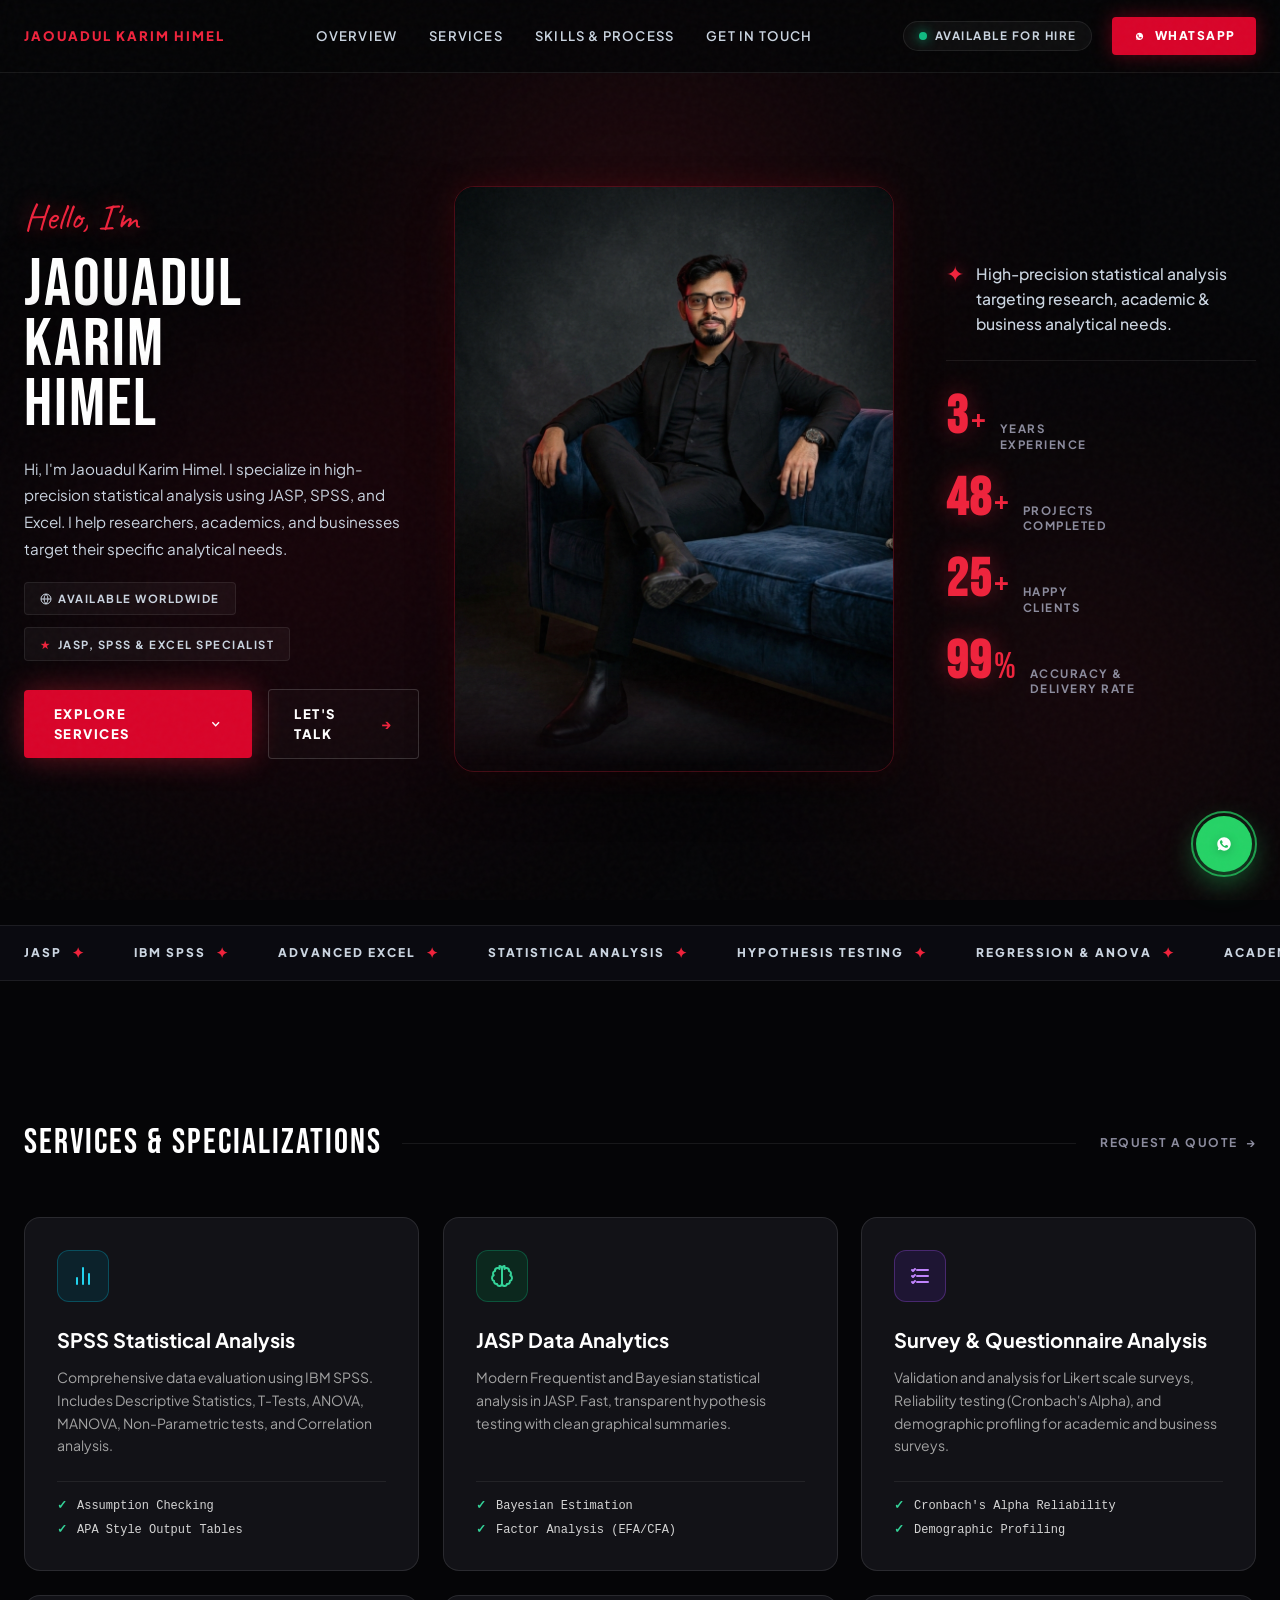
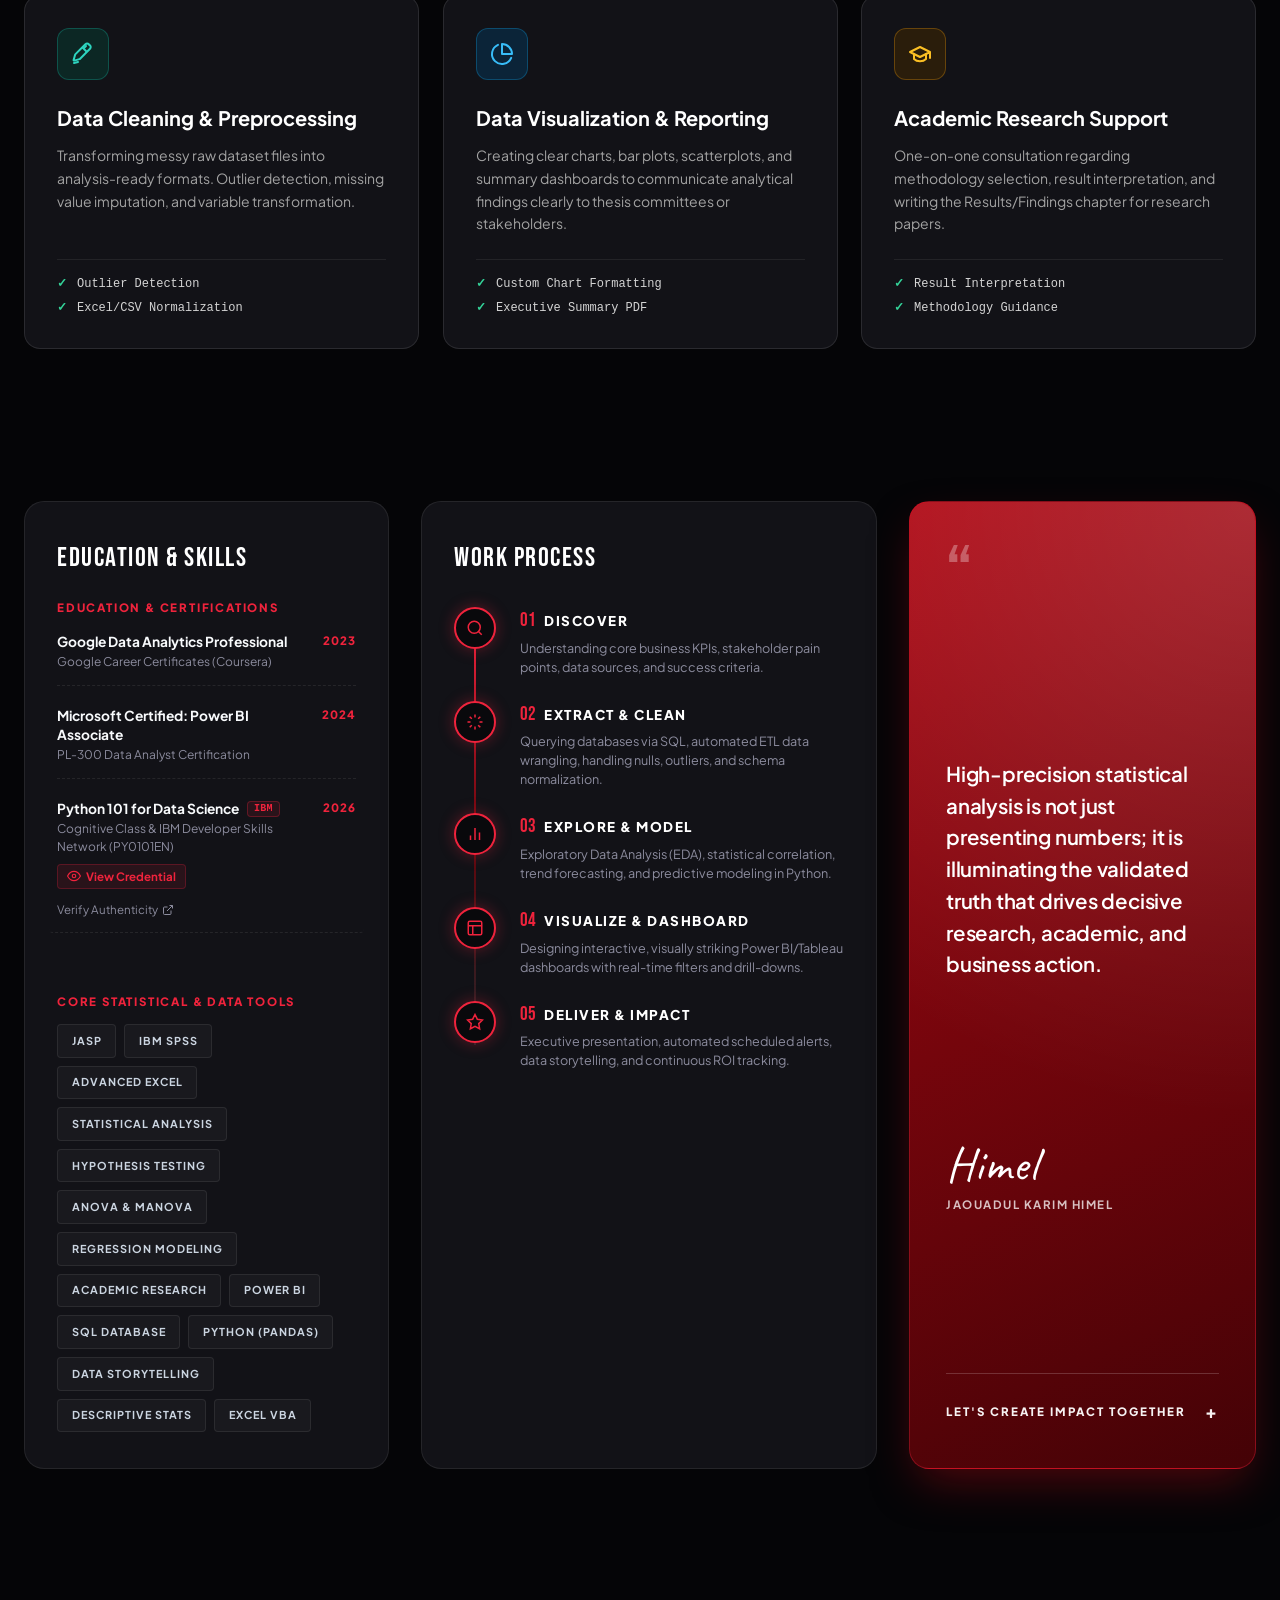
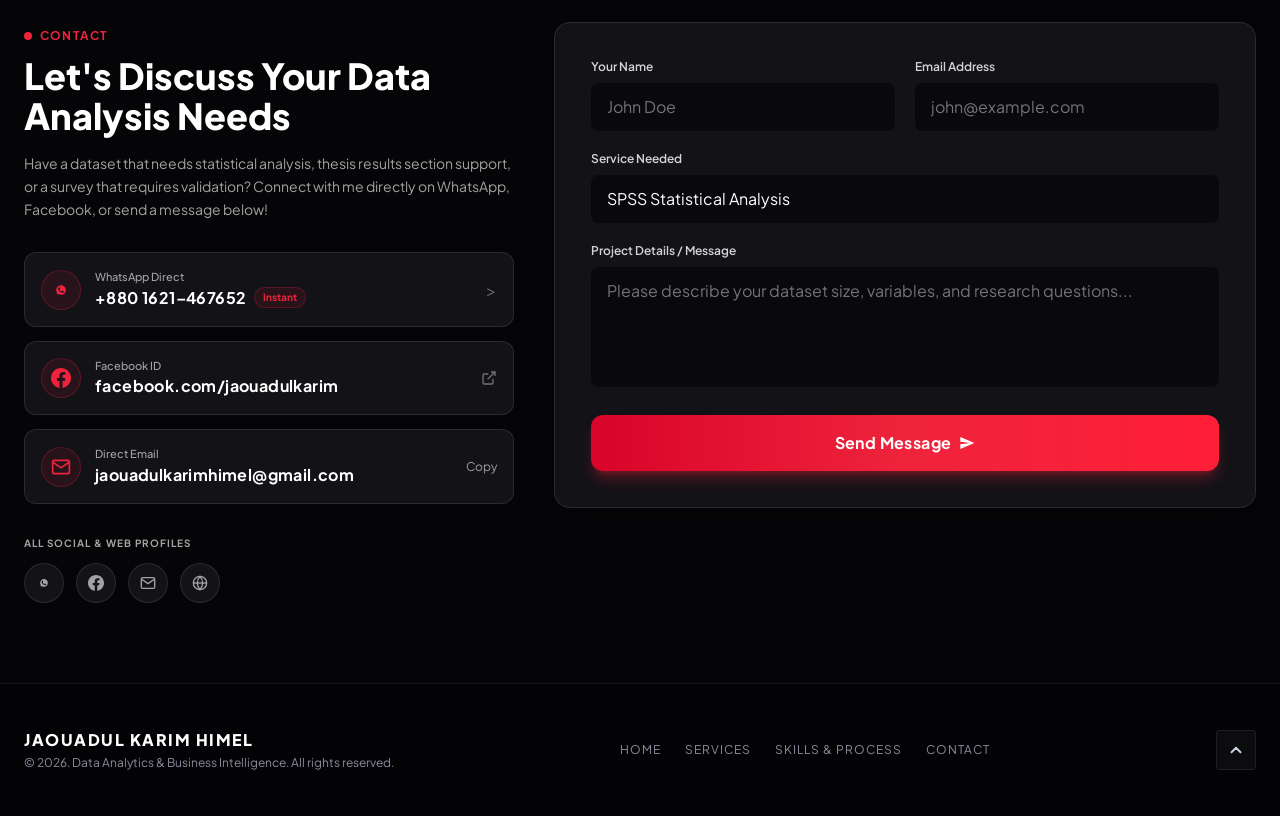
